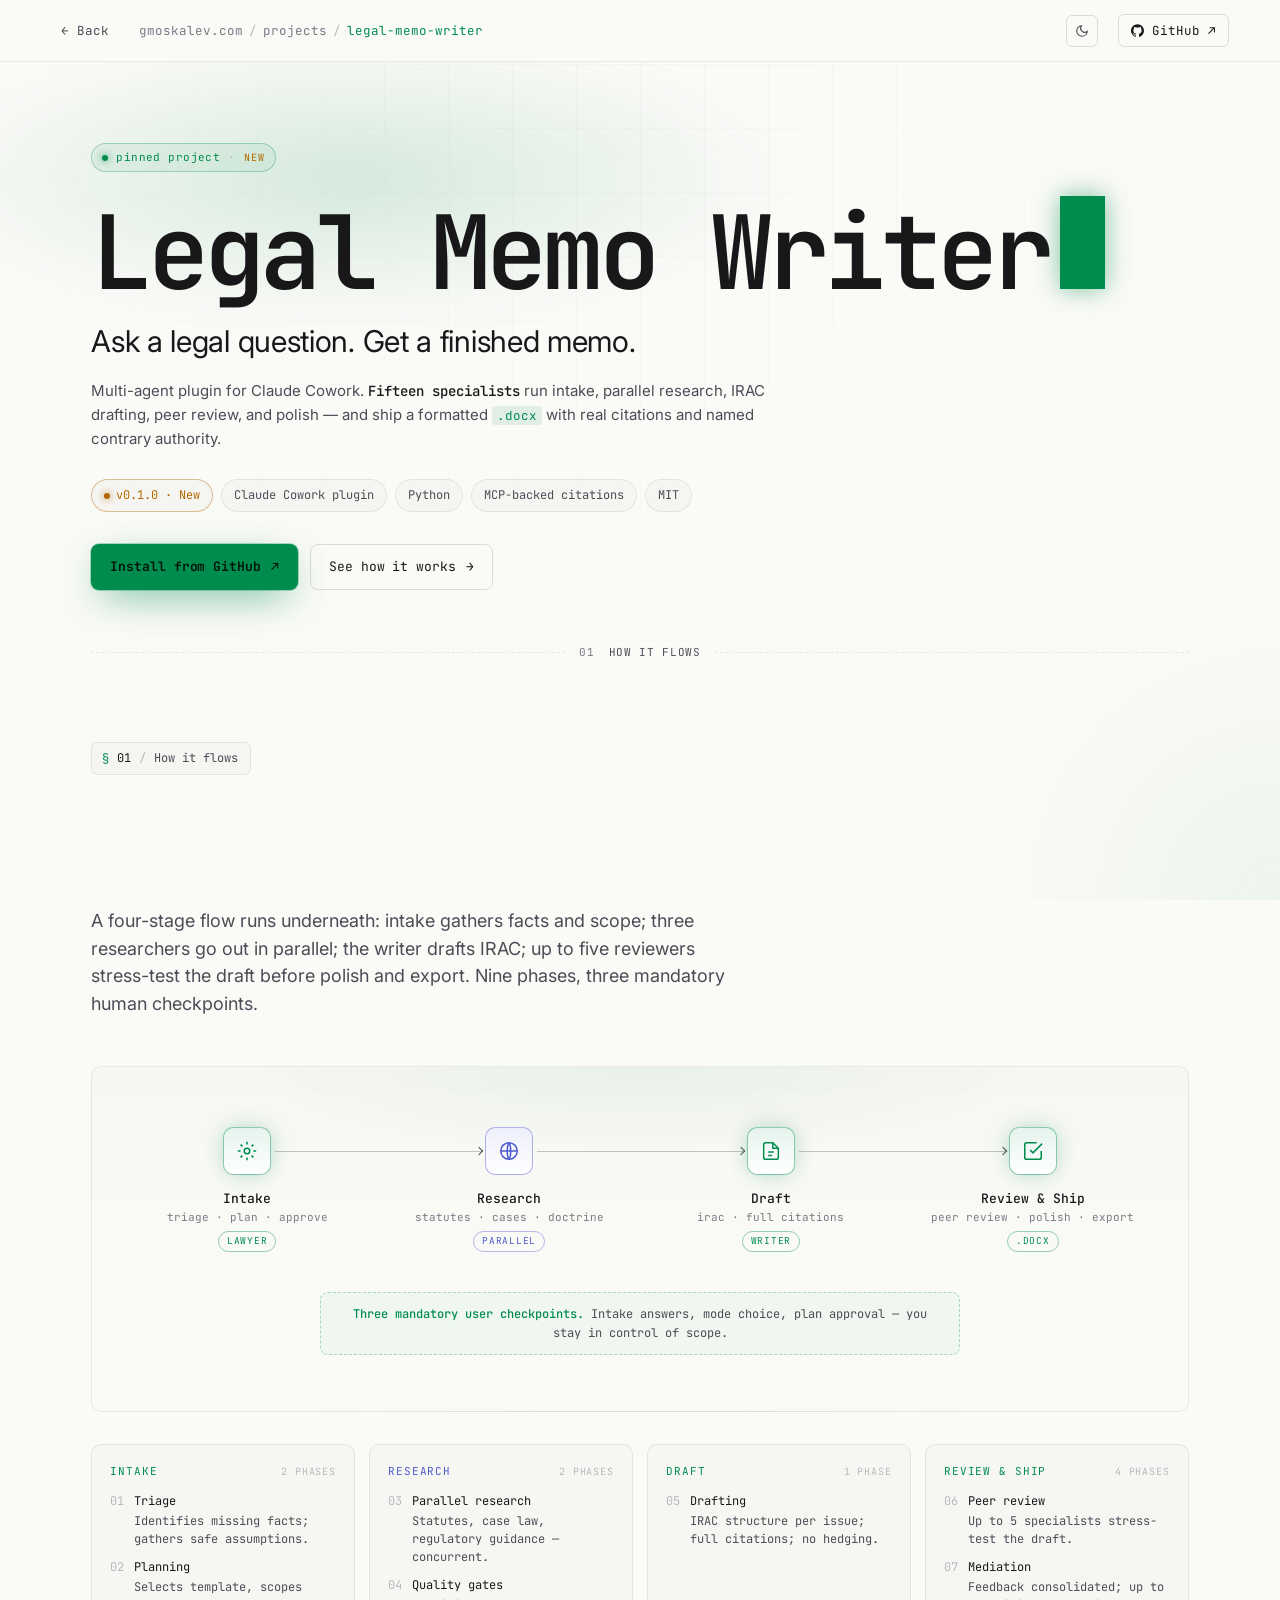
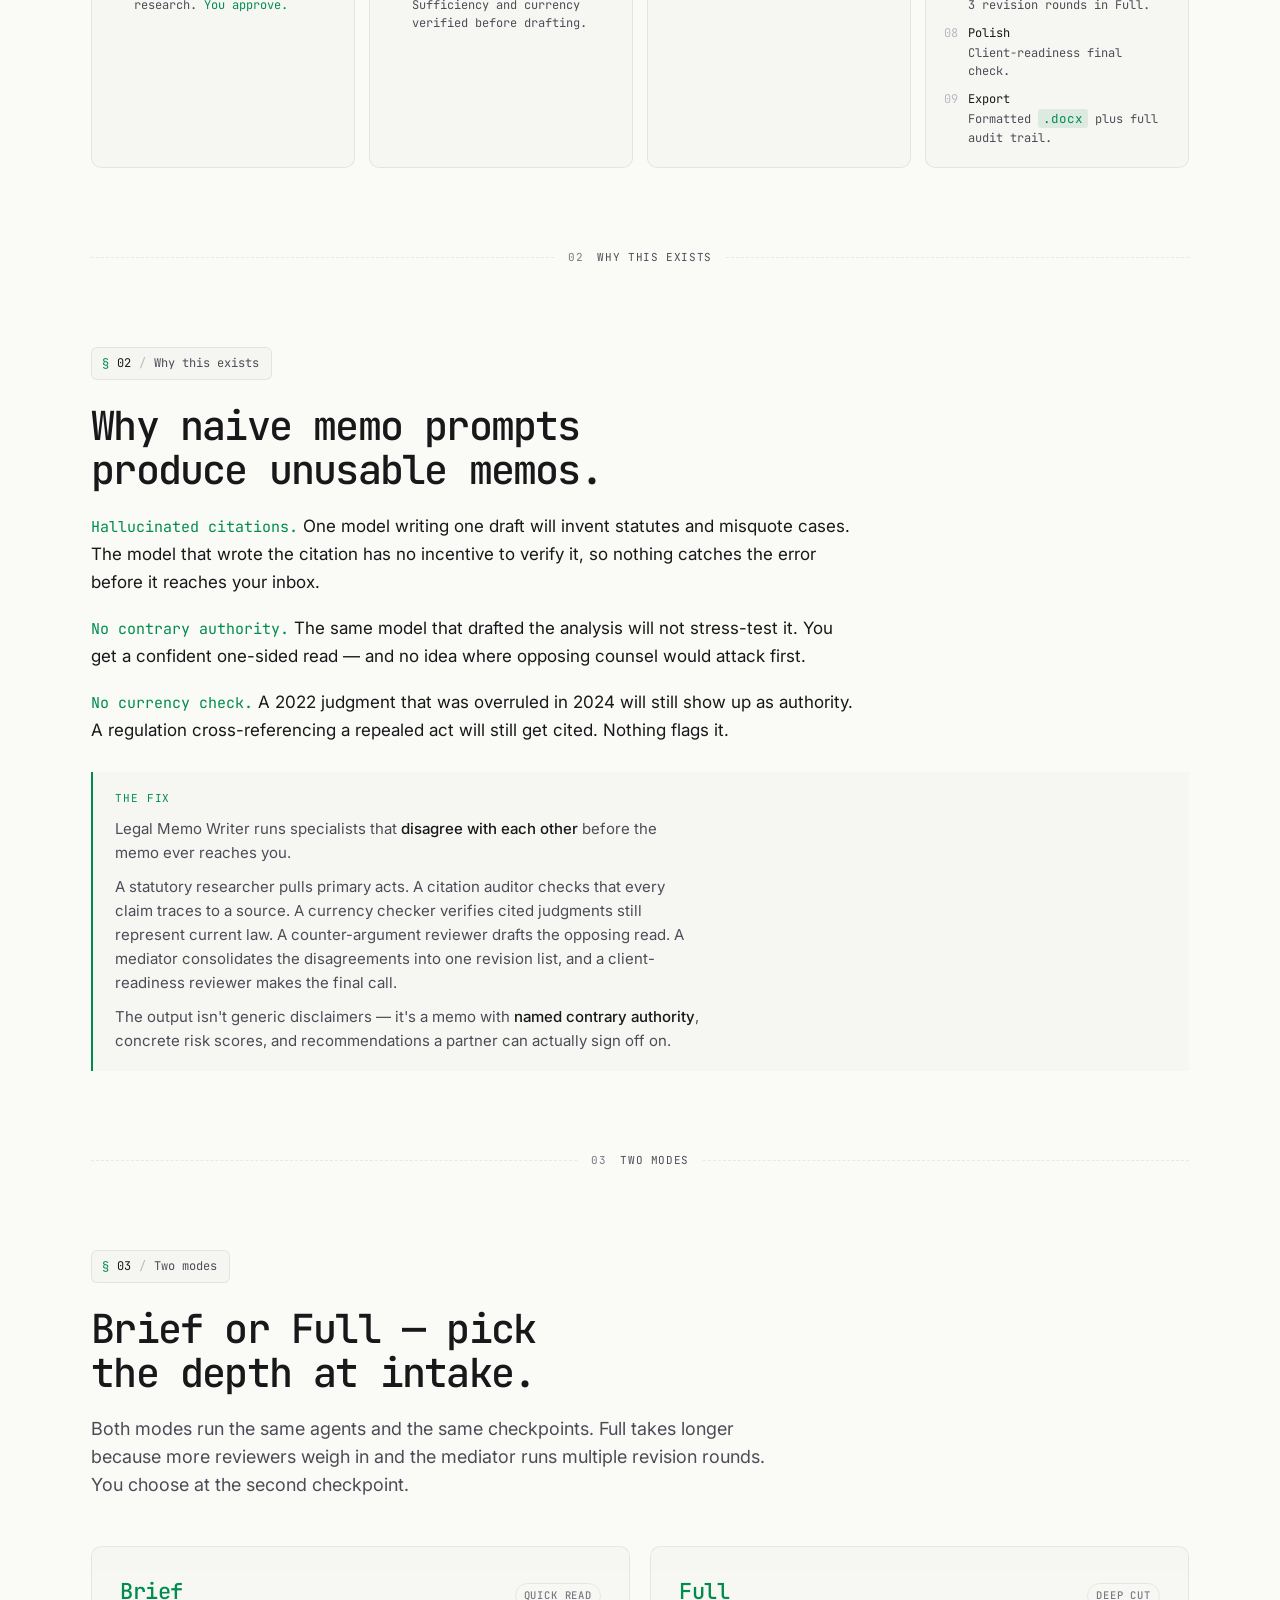
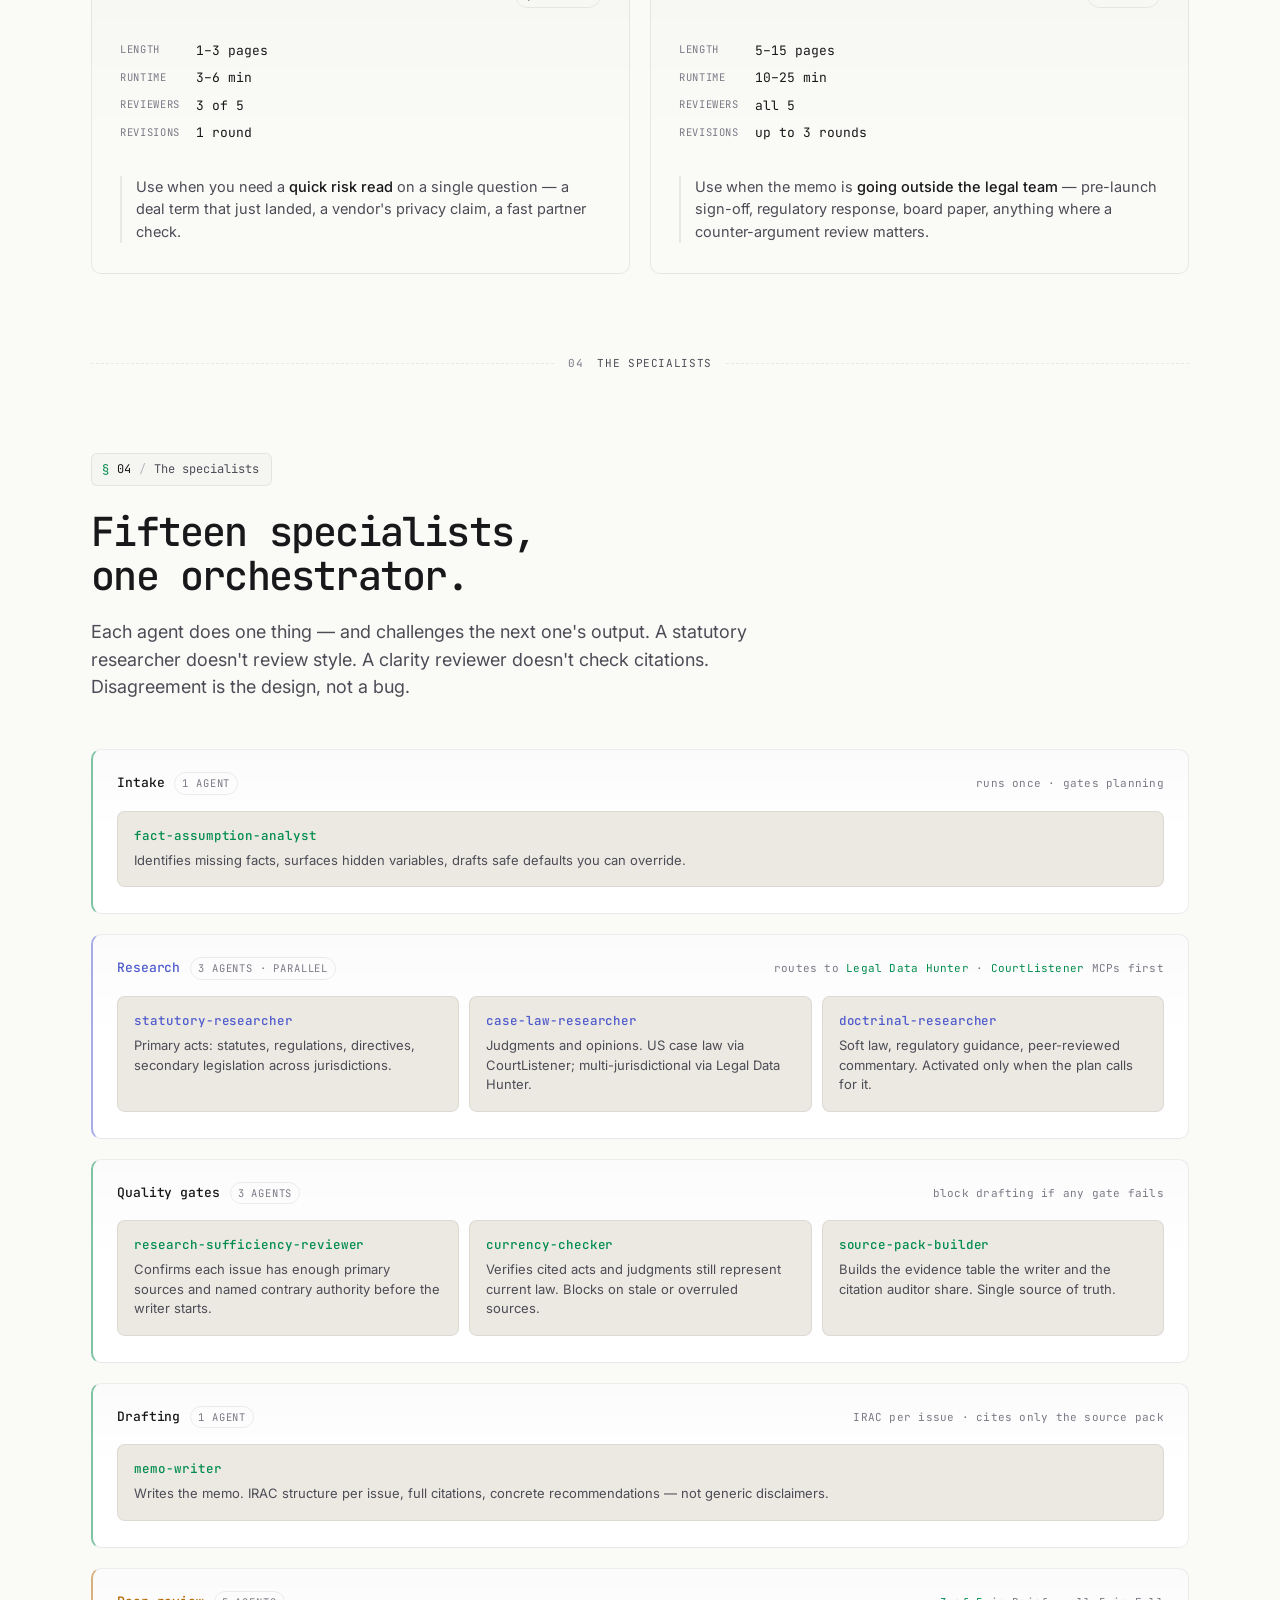
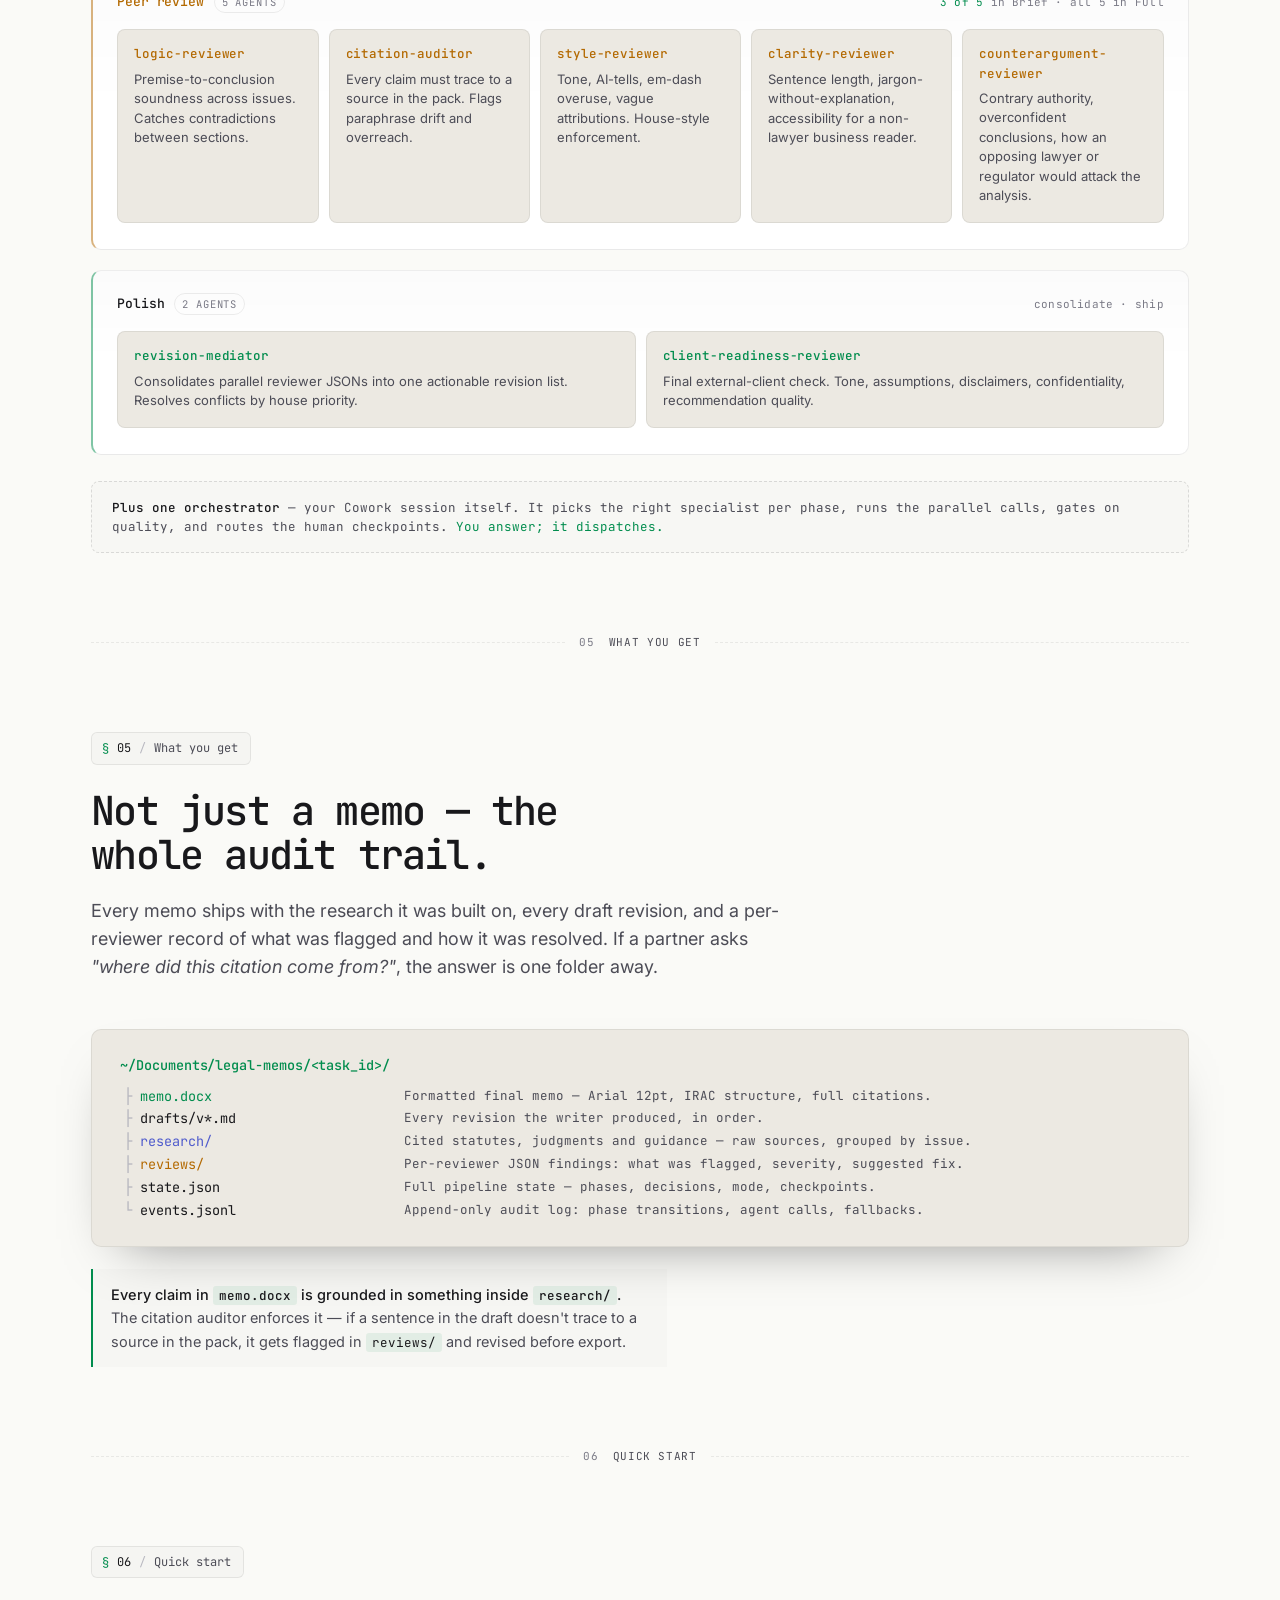
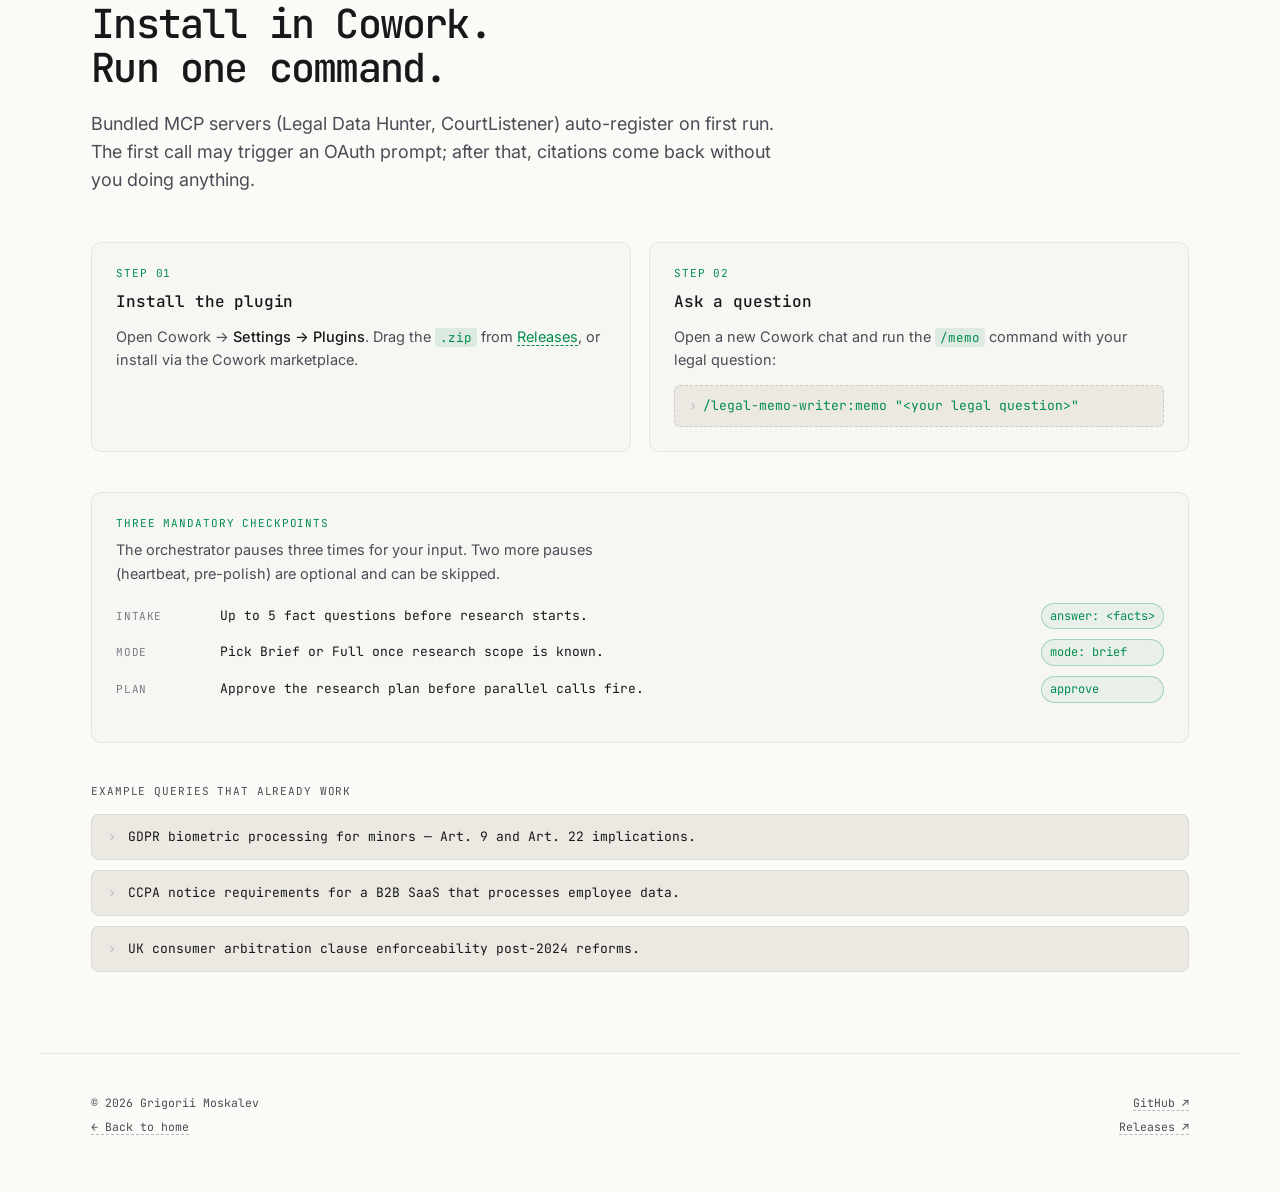
==== legal-memo-writer.html @ 9bcb3598 "Default to light theme; dark only when explicitly saved" ====
<!DOCTYPE html>
<html lang="en">
<head>
  <meta charset="UTF-8" />
  <meta name="viewport" content="width=device-width, initial-scale=1.0" />
  <title>Legal Memo Writer — Ask a legal question. Get a finished memo.</title>
  <meta name="description" content="Multi-agent plugin for Claude Cowork. Fifteen specialists run intake, parallel research, IRAC drafting, peer review, and polish — and ship a formatted .docx with real citations and named contrary authority." />

  <link rel="canonical" href="https://gmoskalev.com/legal-memo-writer" />

  <meta property="og:type" content="website" />
  <meta property="og:title" content="Legal Memo Writer — Ask a legal question. Get a finished memo." />
  <meta property="og:description" content="Multi-agent plugin for Claude Cowork. Fifteen specialists run intake, parallel research, IRAC drafting, peer review, and polish — and ship a formatted .docx with real citations and named contrary authority." />
  <meta property="og:url" content="https://gmoskalev.com/legal-memo-writer" />
  <meta property="og:site_name" content="gmoskalev.com" />

  <script type="application/ld+json">
  {
    "@context": "https://schema.org",
    "@graph": [
      {
        "@type": "SoftwareApplication",
        "@id": "https://gmoskalev.com/legal-memo-writer#software",
        "name": "Legal Memo Writer",
        "url": "https://gmoskalev.com/legal-memo-writer",
        "softwareVersion": "0.1.0",
        "applicationCategory": "DeveloperApplication",
        "operatingSystem": "Windows, macOS, Linux",
        "description": "Multi-agent legal-memo drafting plugin for Claude Cowork and Claude Code. Takes a free-form legal question, runs a 15-agent pipeline (intake → parallel research → IRAC drafting → peer review → polish), and ships a formatted .docx memo with real statute and case citations, named contrary authority, and concrete risk scores.",
        "codeRepository": "https://github.com/gregmos/legal-memo-writer",
        "license": "https://opensource.org/licenses/MIT",
        "programmingLanguage": ["Python"],
        "offers": { "@type": "Offer", "price": "0", "priceCurrency": "USD" },
        "author": { "@id": "https://gmoskalev.com/#person" },
        "creator": { "@id": "https://gmoskalev.com/#person" },
        "featureList": [
          "Multi-agent pipeline: 15 specialists plus orchestrator",
          "Parallel statutory, case-law and doctrinal research",
          "IRAC drafting with full citations and named contrary authority",
          "Peer review by logic, citations, style, clarity and counter-argument specialists",
          "Currency check on every cited statute and judgment",
          "Brief mode (1–3 pages, 3 reviewers) and Full mode (5–15 pages, 5 reviewers, up to 3 revision rounds)",
          "Three mandatory user checkpoints — intake, mode, plan approval",
          "Formatted .docx export plus full research and review audit trail"
        ]
      },
      {
        "@type": "Person",
        "@id": "https://gmoskalev.com/#person",
        "name": "Grigorii Moskalev",
        "url": "https://gmoskalev.com/",
        "jobTitle": "Legal Counsel",
        "worksFor": { "@type": "Organization", "name": "FaceApp" },
        "sameAs": [
          "https://www.linkedin.com/in/grigorii-moskalev",
          "https://github.com/gregmos",
          "https://t.me/gregms"
        ]
      },
      {
        "@type": "WebPage",
        "@id": "https://gmoskalev.com/legal-memo-writer#webpage",
        "url": "https://gmoskalev.com/legal-memo-writer",
        "name": "Legal Memo Writer — Ask a legal question. Get a finished memo.",
        "about": { "@id": "https://gmoskalev.com/legal-memo-writer#software" },
        "inLanguage": "en"
      }
    ]
  }
  </script>

  <link rel="icon" type="image/svg+xml" href="/favicon-legal-memo-writer.svg" />
  <link rel="alternate icon" href="/favicon.svg" />

  <link rel="preconnect" href="https://fonts.googleapis.com" />
  <link rel="preconnect" href="https://fonts.gstatic.com" crossorigin />
  <link href="https://fonts.googleapis.com/css2?family=Inter:wght@300;400;500;600;700&family=JetBrains+Mono:wght@400;500;600&display=swap" rel="stylesheet" />

  <!-- Restore theme preference before paint to avoid flash. Default = light. -->
  <script>
    (function () {
      try {
        if (localStorage.getItem('theme') !== 'dark') {
          document.documentElement.setAttribute('data-theme', 'light');
        }
      } catch (e) {
        document.documentElement.setAttribute('data-theme', 'light');
      }
    })();
  </script>

  <style>
    /* ════════════════════════════════════════════════════════════════
       VARIABLES
       ════════════════════════════════════════════════════════════════ */
    :root {
      --ink: 255 255 255;
      --bg: #0A0A0A;
      --bg-elev: #101114;
      --bg-elev-2: #15171B;
      --bg-deep: #07070A;
      --fg: #EDEDED;
      --fg-dim: #A0A0A6;
      --fg-dimmer: #6E6E76;
      --fg-faint: #3F3F46;
      --hair: rgb(var(--ink) / 0.07);
      --hair-2: rgb(var(--ink) / 0.12);
      --hair-strong: rgb(var(--ink) / 0.22);
      --accent: #00E27A;
      --remote: #9CA3FF;
      --warn: #FFB020;
      --nav-bg-scrolled: rgba(10, 10, 10, 0.72);
      --font-sans: "Inter", system-ui, sans-serif;
      --font-mono: "JetBrains Mono", ui-monospace, monospace;
      --max: 1200px;
      --gutter: clamp(20px, 4vw, 56px);
      --ease-expo: cubic-bezier(0.22, 0.61, 0.36, 1);
      --ease-out-cubic: cubic-bezier(0.33, 1, 0.68, 1);
      color-scheme: dark;
    }

    [data-theme="light"] {
      --ink: 0 0 0;
      --bg: #FAFAF7;
      --bg-elev: #FFFFFF;
      --bg-elev-2: #F4F1EB;
      --bg-deep: #ECE9E2;
      --fg: #18181B;
      --fg-dim: #4C4C56;
      --fg-dimmer: #7A7A86;
      --fg-faint: #B8B8C0;
      --accent: #008C4D;
      --remote: #4F5BCC;
      --warn: #B36900;
      --nav-bg-scrolled: rgba(250, 250, 247, 0.78);
      color-scheme: light;
    }

    /* ════════════════════════════════════════════════════════════════
       REDUCED MOTION
       ════════════════════════════════════════════════════════════════ */
    @media (prefers-reduced-motion: reduce) {
      *, *::before, *::after {
        animation-duration: 0.01ms !important;
        animation-iteration-count: 1 !important;
        transition-duration: 0.01ms !important;
      }
      [data-reveal] { opacity: 1 !important; transform: none !important; }
      .arrow__line { transform: scaleX(1) !important; }
      .arrow__head { opacity: 1 !important; }
    }

    /* ════════════════════════════════════════════════════════════════
       BASE
       ════════════════════════════════════════════════════════════════ */
    @view-transition { navigation: auto; }

    *, *::before, *::after { box-sizing: border-box; }
    html, body { margin: 0; padding: 0; }
    html { scroll-behavior: smooth; }
    body {
      background: var(--bg);
      color: var(--fg);
      font-family: var(--font-sans);
      font-size: 16px;
      line-height: 1.55;
      -webkit-font-smoothing: antialiased;
      overflow-x: hidden;
    }
    a { color: inherit; text-decoration: none; }
    button { font: inherit; background: none; border: 0; color: inherit; cursor: pointer; padding: 0; }
    h1, h2, h3, h4, p, ul, ol { margin: 0; padding: 0; }
    ul, ol { list-style: none; }
    ::selection { background: color-mix(in oklab, var(--accent) 35%, transparent); color: var(--fg); }
    :focus-visible { outline: 1.5px solid var(--accent); outline-offset: 3px; border-radius: 2px; }

    html { scrollbar-width: thin; scrollbar-color: var(--hair-2) transparent; }
    ::-webkit-scrollbar { width: 10px; height: 10px; }
    ::-webkit-scrollbar-track { background: transparent; }
    ::-webkit-scrollbar-thumb { background: var(--hair-2); border-radius: 2px; border: 3px solid var(--bg); }
    ::-webkit-scrollbar-thumb:hover { background: var(--fg-faint); }

    /* Background grid + ambient corner glow */
    body::before {
      content: "";
      position: fixed;
      inset: 0;
      pointer-events: none;
      background-image:
        linear-gradient(to right, rgb(var(--ink) / 0.025) 1px, transparent 1px),
        linear-gradient(to bottom, rgb(var(--ink) / 0.025) 1px, transparent 1px);
      background-size: 64px 64px;
      mask-image: radial-gradient(ellipse at 50% 0%, black 0%, transparent 80%);
      z-index: 0;
    }
    body::after {
      content: "";
      position: fixed;
      bottom: 0;
      right: 0;
      width: 600px;
      height: 600px;
      background: radial-gradient(400px at 100% 100%, color-mix(in oklab, var(--accent) 5%, transparent), transparent 70%);
      pointer-events: none;
      z-index: 0;
    }
    main { position: relative; z-index: 1; }

    /* ════════════════════════════════════════════════════════════════
       SUBNAV
       ════════════════════════════════════════════════════════════════ */
    .subnav {
      position: sticky;
      top: 0;
      z-index: 50;
      padding: 14px var(--gutter);
      background: var(--nav-bg-scrolled);
      backdrop-filter: saturate(140%) blur(14px);
      -webkit-backdrop-filter: saturate(140%) blur(14px);
      border-bottom: 1px solid var(--hair);
    }
    .subnav__inner {
      max-width: var(--max);
      margin: 0 auto;
      display: flex;
      align-items: center;
      gap: 20px;
      font-family: var(--font-mono);
      font-size: 12.5px;
    }
    .subnav__back {
      display: inline-flex;
      align-items: center;
      gap: 8px;
      color: var(--fg-dim);
      padding: 6px 10px;
      border-radius: 6px;
      transition: color 150ms ease, background 150ms ease;
    }
    .subnav__back:hover { color: var(--fg); background: rgb(var(--ink) / 0.04); }
    .subnav__crumb {
      color: var(--fg-dimmer);
      flex: 1;
      min-width: 0;
      overflow: hidden;
      text-overflow: ellipsis;
      white-space: nowrap;
    }
    .subnav__crumb .accent { color: var(--accent); }
    .subnav__crumb-sep { color: var(--fg-faint); padding: 0 6px; }
    .subnav__gh {
      display: inline-flex;
      align-items: center;
      gap: 8px;
      padding: 6px 12px;
      border: 1px solid var(--hair-2);
      border-radius: 6px;
      color: var(--fg);
      transition: border-color 150ms ease, color 150ms ease;
    }
    .subnav__gh:hover { border-color: var(--accent); color: var(--accent); }
    @media (max-width: 640px) { .subnav__crumb { display: none; } }

    /* Theme toggle */
    .theme-toggle {
      display: grid;
      place-items: center;
      width: 32px;
      height: 32px;
      border: 1px solid var(--hair-2);
      border-radius: 6px;
      color: var(--fg-dim);
      cursor: pointer;
      transition: border-color 150ms ease, color 150ms ease, background 150ms ease;
      flex: none;
    }
    .theme-toggle:hover, .theme-toggle:focus-visible { border-color: var(--accent); color: var(--accent); }
    .theme-toggle__icon { grid-area: 1 / 1; display: block; transition: opacity 200ms ease, transform 200ms ease; }
    .theme-toggle__icon--sun { opacity: 1; transform: rotate(0); }
    .theme-toggle__icon--moon { opacity: 0; transform: rotate(-90deg); }
    [data-theme="light"] .theme-toggle__icon--sun { opacity: 0; transform: rotate(90deg); }
    [data-theme="light"] .theme-toggle__icon--moon { opacity: 1; transform: rotate(0); }

    /* ════════════════════════════════════════════════════════════════
       SUBHERO
       ════════════════════════════════════════════════════════════════ */
    .subhero {
      max-width: var(--max);
      margin: 0 auto;
      padding: clamp(50px, 9vh, 100px) var(--gutter) clamp(40px, 6vh, 60px);
      position: relative;
    }
    .subhero__top {
      display: flex;
      align-items: center;
      gap: 16px;
      flex-wrap: wrap;
      margin-bottom: 24px;
    }
    .subhero__glow {
      position: absolute;
      inset: -10% -10% auto -10%;
      height: 100%;
      background: radial-gradient(ellipse 50% 40% at 30% 30%, color-mix(in oklab, var(--accent) 15%, transparent) 0%, transparent 60%);
      filter: blur(20px);
      z-index: -1;
      pointer-events: none;
    }
    .subhero__pin {
      display: inline-flex;
      align-items: center;
      gap: 8px;
      padding: 5px 10px;
      border: 1px solid color-mix(in oklab, var(--accent) 30%, transparent);
      border-radius: 100px;
      font-family: var(--font-mono);
      font-size: 11px;
      color: var(--accent);
      text-transform: lowercase;
      letter-spacing: 0.04em;
      background: color-mix(in oklab, var(--accent) 6%, transparent);
    }
    .subhero__pin-dot {
      width: 6px; height: 6px; border-radius: 50%;
      background: var(--accent);
      box-shadow: 0 0 8px var(--accent);
    }
    .subhero__pin-sep { color: var(--fg-faint); }
    .subhero__pin-new {
      color: var(--warn);
      text-transform: uppercase;
      letter-spacing: 0.1em;
      font-size: 10px;
    }
    .subhero__title {
      font-family: var(--font-mono);
      font-weight: 600;
      font-size: clamp(48px, 8vw, 108px);
      line-height: 0.94;
      letter-spacing: -0.045em;
      color: var(--fg);
      margin-bottom: 20px;
      display: inline-flex;
      align-items: baseline;
    }
    .caret {
      display: inline-block;
      width: 0.44em;
      height: 0.9em;
      background: var(--accent);
      margin-left: 0.1em;
      animation: blink 1.05s steps(2, end) infinite;
      box-shadow: 0 0 24px color-mix(in oklab, var(--accent) 50%, transparent);
    }
    @keyframes blink { 50% { opacity: 0; } }
    .subhero__tagline {
      font-size: clamp(20px, 2.4vw, 30px);
      line-height: 1.35;
      color: var(--fg);
      max-width: 720px;
      letter-spacing: -0.01em;
      margin-bottom: 18px;
      text-wrap: balance;
    }
    .subhero__friendly {
      font-size: 15px;
      color: var(--fg-dim);
      margin-bottom: 28px;
      max-width: 680px;
      text-wrap: pretty;
      line-height: 1.6;
    }
    .subhero__friendly strong {
      color: var(--fg);
      font-weight: 500;
      font-family: var(--font-mono);
      font-size: 14px;
    }
    .subhero__meta {
      display: flex;
      flex-wrap: wrap;
      gap: 8px;
      margin-bottom: 32px;
    }
    .pill {
      display: inline-flex;
      align-items: center;
      gap: 6px;
      padding: 6px 12px;
      border: 1px solid var(--hair);
      border-radius: 100px;
      font-family: var(--font-mono);
      font-size: 12px;
      color: var(--fg-dim);
      background: rgb(var(--ink) / 0.02);
    }
    .pill--new { color: var(--warn); border-color: color-mix(in oklab, var(--warn) 40%, transparent); }
    .pill--new .pill__dot {
      width: 6px; height: 6px; border-radius: 50%;
      background: var(--warn);
      box-shadow: 0 0 8px var(--warn);
    }
    .subhero__cta {
      display: flex;
      flex-wrap: wrap;
      gap: 12px;
    }
    .btn {
      display: inline-flex;
      align-items: center;
      gap: 10px;
      padding: 12px 18px;
      border-radius: 8px;
      font-family: var(--font-mono);
      font-size: 13px;
      letter-spacing: -0.005em;
      transition: transform 140ms ease, background 160ms ease, border-color 160ms ease, color 160ms ease;
      border: 1px solid transparent;
    }
    .btn:hover { transform: translateY(-1px); }
    .btn--primary {
      background: var(--accent);
      color: #00110A;
      font-weight: 600;
      box-shadow:
        0 0 0 1px color-mix(in oklab, var(--accent) 30%, transparent),
        0 12px 40px -12px color-mix(in oklab, var(--accent) 80%, transparent);
    }
    .btn--primary:hover { background: color-mix(in oklab, var(--accent) 85%, white); }
    .btn--ghost { border-color: var(--hair-2); color: var(--fg); }
    .btn--ghost:hover { border-color: var(--fg-dim); background: rgb(var(--ink) / 0.03); }

    /* ════════════════════════════════════════════════════════════════
       SECTION BASE + DIVIDERS
       ════════════════════════════════════════════════════════════════ */
    .section {
      max-width: var(--max);
      margin: 0 auto;
      padding: clamp(60px, 9vh, 100px) var(--gutter);
      position: relative;
    }
    .section-label {
      display: inline-flex;
      align-items: baseline;
      gap: 8px;
      font-family: var(--font-mono);
      font-size: 12px;
      color: var(--fg-dim);
      margin-bottom: 24px;
      padding: 6px 12px 6px 10px;
      border: 1px solid var(--hair);
      border-radius: 6px;
      background: rgb(var(--ink) / 0.02);
    }
    .section-label__sigil { color: var(--accent); }
    .section-label__num { color: var(--fg); }
    .section-label__slash { color: var(--fg-faint); }
    .section-label__title { color: var(--fg-dim); }
    .section__h {
      font-family: var(--font-mono);
      font-weight: 500;
      font-size: clamp(28px, 4vw, 40px);
      letter-spacing: -0.045em;
      line-height: 1.1;
      margin-bottom: 20px;
      text-wrap: balance;
      max-width: 28ch;
    }
    .section__lede {
      font-size: 18px;
      line-height: 1.55;
      color: var(--fg-dim);
      max-width: 64ch;
      margin-bottom: 48px;
      text-wrap: pretty;
    }
    .accent { color: var(--accent); }

    .divider {
      max-width: var(--max);
      margin: 0 auto;
      padding: 0 var(--gutter);
      display: flex;
      align-items: center;
      gap: 14px;
      color: var(--fg-faint);
      font-family: var(--font-mono);
      font-size: 11px;
      letter-spacing: 0.06em;
      text-transform: uppercase;
    }
    .divider::before, .divider::after {
      content: "";
      flex: 1;
      border-top: 1px dashed var(--hair);
    }
    .divider__num { color: var(--fg-dimmer); }
    .divider__txt { color: var(--fg-dim); }

    /* ════════════════════════════════════════════════════════════════
       PIPELINE (4-stage super-pipeline)
       ════════════════════════════════════════════════════════════════ */
    .pipeline {
      position: relative;
      padding: 40px 24px 56px;
      border: 1px solid var(--hair);
      border-radius: 10px;
      background:
        linear-gradient(180deg, rgb(var(--ink) / 0.015), transparent 60%),
        radial-gradient(ellipse 60% 40% at 50% 0%, color-mix(in oklab, var(--accent) 5%, transparent), transparent 60%);
      overflow: hidden;
    }
    .pipeline__stages {
      display: grid;
      grid-template-columns: repeat(4, minmax(0, 1fr));
      gap: 0;
      align-items: stretch;
      position: relative;
    }
    .stage {
      display: flex;
      flex-direction: column;
      gap: 10px;
      padding: 20px 14px;
      text-align: center;
      position: relative;
      z-index: 1;
    }
    .stage__icon {
      width: 48px;
      height: 48px;
      margin: 0 auto 4px;
      border-radius: 10px;
      display: grid;
      place-items: center;
      border: 1px solid var(--hair-2);
      background: var(--bg-elev);
      color: var(--fg-dim);
    }
    .stage--local .stage__icon {
      border-color: color-mix(in oklab, var(--accent) 45%, transparent);
      color: var(--accent);
      background:
        linear-gradient(180deg, color-mix(in oklab, var(--accent) 10%, transparent), transparent),
        var(--bg-elev);
      box-shadow: 0 0 24px -4px color-mix(in oklab, var(--accent) 40%, transparent);
    }
    .stage--remote .stage__icon {
      border-color: color-mix(in oklab, var(--remote) 45%, transparent);
      color: var(--remote);
      background:
        linear-gradient(180deg, color-mix(in oklab, var(--remote) 10%, transparent), transparent),
        var(--bg-elev);
    }
    .stage__label {
      font-family: var(--font-mono);
      font-size: 13px;
      color: var(--fg);
      font-weight: 500;
    }
    .stage__sub {
      font-family: var(--font-mono);
      font-size: 11px;
      color: var(--fg-dimmer);
      text-transform: lowercase;
    }
    .stage__tag {
      display: inline-block;
      margin: 4px auto 0;
      padding: 2px 8px;
      border-radius: 100px;
      font-family: var(--font-mono);
      font-size: 9.5px;
      text-transform: uppercase;
      letter-spacing: 0.08em;
      border: 1px solid var(--hair);
    }
    .stage--local .stage__tag { color: var(--accent); border-color: color-mix(in oklab, var(--accent) 40%, transparent); }
    .stage--remote .stage__tag { color: var(--remote); border-color: color-mix(in oklab, var(--remote) 40%, transparent); }

    /* Animated arrows for 4-stage layout (3 arrows between 4 stages).
       Columns: 12.5/37.5/62.5/87.5%. Icons are 48px → 24px from center
       to edge, +4px breathing room = 28px offset. */
    .pipeline__arrows {
      position: absolute;
      top: 60px;
      left: 24px;
      right: 24px;
      height: 48px;
      pointer-events: none;
      z-index: 0;
    }
    .pipeline__arrows-inner {
      position: relative;
      width: 100%;
      height: 100%;
    }
    .arrow {
      position: absolute;
      top: 50%;
      transform: translateY(-50%);
      height: 6px;
    }
    .arrow--1 { left: calc(12.5% + 28px); right: calc(62.5% + 28px); }
    .arrow--2 { left: calc(37.5% + 28px); right: calc(37.5% + 28px); }
    .arrow--3 { left: calc(62.5% + 28px); right: calc(12.5% + 28px); }
    .arrow__line {
      position: absolute;
      top: 50%;
      left: 0;
      right: 0;
      height: 1px;
      background: var(--hair-strong);
      transform: scaleX(0);
      transform-origin: 0 50%;
      transition: transform 600ms var(--ease-out-cubic);
    }
    .arrow__head {
      position: absolute;
      right: -1px;
      top: 50%;
      width: 6px;
      height: 6px;
      border-top: 1px solid var(--fg-dim);
      border-right: 1px solid var(--fg-dim);
      transform: translateY(-50%) rotate(45deg);
      opacity: 0;
      transition: opacity 200ms ease;
    }
    .arrow__packet {
      position: absolute;
      top: 50%;
      width: 6px;
      height: 6px;
      margin-top: -3px;
      border-radius: 50%;
      background: var(--accent);
      box-shadow: 0 0 10px var(--accent);
      opacity: 0;
      pointer-events: none;
      left: 0;
    }
    @keyframes packet-travel {
      0% { left: 0; opacity: 0; transform: scale(0.5); }
      8% { opacity: 1; transform: scale(1); }
      92% { opacity: 1; transform: scale(1); }
      100% { left: calc(100% - 6px); opacity: 0; transform: scale(0.5); }
    }
    .pipeline.reveal--in .arrow__line { transform: scaleX(1); }
    .pipeline.reveal--in .arrow__head { opacity: 1; }
    .pipeline.reveal--in .arrow:nth-child(1) .arrow__line { transition-delay: 0ms; }
    .pipeline.reveal--in .arrow:nth-child(1) .arrow__head { transition-delay: 600ms; }
    .pipeline.reveal--in .arrow:nth-child(2) .arrow__line { transition-delay: 140ms; }
    .pipeline.reveal--in .arrow:nth-child(2) .arrow__head { transition-delay: 740ms; }
    .pipeline.reveal--in .arrow:nth-child(3) .arrow__line { transition-delay: 280ms; }
    .pipeline.reveal--in .arrow:nth-child(3) .arrow__head { transition-delay: 880ms; }
    .pipeline.reveal--in .arrow__packet {
      animation: packet-travel 1.4s var(--ease-out-cubic) 1 forwards;
    }
    .pipeline.reveal--in .arrow:nth-child(1) .arrow__packet { animation-delay: 1100ms; }
    .pipeline.reveal--in .arrow:nth-child(2) .arrow__packet { animation-delay: 1350ms; }
    .pipeline.reveal--in .arrow:nth-child(3) .arrow__packet { animation-delay: 1600ms; }

    .pipeline__bracket {
      margin-top: 20px;
      display: flex;
      justify-content: center;
    }
    .pipeline__bracket-inner {
      position: relative;
      padding: 12px 20px;
      font-family: var(--font-mono);
      font-size: 12px;
      color: var(--fg-dim);
      border: 1px dashed color-mix(in oklab, var(--accent) 30%, transparent);
      border-radius: 8px;
      background: color-mix(in oklab, var(--accent) 4%, transparent);
      max-width: 640px;
      text-align: center;
    }
    .pipeline__bracket-inner b { color: var(--accent); font-weight: 500; }

    @media (max-width: 760px) {
      .pipeline__stages { grid-template-columns: 1fr; gap: 8px; }
      .pipeline__arrows { display: none; }
      .stage { padding: 14px 12px; flex-direction: row; align-items: center; text-align: left; gap: 14px; }
      .stage__icon { margin: 0; flex: none; }
      .stage__meta { flex: 1; text-align: left; }
      .stage__label, .stage__sub { text-align: left; }
      .stage__tag { margin: 4px 0 0; }
    }

    /* ════════════════════════════════════════════════════════════════
       PHASE LIST (the 9-phase breakdown beneath the pipeline)
       ════════════════════════════════════════════════════════════════ */
    .phases {
      margin-top: 32px;
      display: grid;
      grid-template-columns: repeat(4, minmax(0, 1fr));
      gap: 14px;
    }
    @media (max-width: 980px) { .phases { grid-template-columns: repeat(2, minmax(0, 1fr)); } }
    @media (max-width: 560px) { .phases { grid-template-columns: 1fr; } }
    .phases__col {
      padding: 18px 18px 20px;
      border: 1px solid var(--hair);
      border-radius: 10px;
      background: rgb(var(--ink) / 0.015);
    }
    .phases__head {
      font-family: var(--font-mono);
      font-size: 11px;
      color: var(--accent);
      text-transform: uppercase;
      letter-spacing: 0.08em;
      margin-bottom: 12px;
      display: flex;
      justify-content: space-between;
      align-items: baseline;
    }
    .phases__count {
      color: var(--fg-faint);
      font-size: 10px;
    }
    .phases__list { display: flex; flex-direction: column; gap: 10px; }
    .phases__item {
      font-family: var(--font-mono);
      font-size: 12px;
      line-height: 1.5;
      color: var(--fg-dim);
      display: grid;
      grid-template-columns: auto 1fr;
      gap: 10px;
    }
    .phases__num {
      color: var(--fg-faint);
      font-variant-numeric: tabular-nums;
    }
    .phases__name { color: var(--fg); }
    .phases__desc { color: var(--fg-dim); display: block; margin-top: 2px; }

    /* ════════════════════════════════════════════════════════════════
       PROSE
       ════════════════════════════════════════════════════════════════ */
    .prose p {
      font-size: 17px;
      line-height: 1.65;
      color: var(--fg);
      margin-bottom: 18px;
      max-width: 70ch;
    }
    .prose p:last-child { margin-bottom: 0; }
    .prose p em {
      color: var(--accent);
      font-style: normal;
      font-family: var(--font-mono);
      font-size: 15px;
    }
    .prose code {
      font-family: var(--font-mono);
      font-size: 14.5px;
      color: var(--fg);
      padding: 1px 6px;
      border-radius: 3px;
      background: color-mix(in oklab, var(--accent) 8%, transparent);
    }

    /* Inline code in cards / hero / phases / checkpoints / install steps —
       unified accent-on-tint chip. Smaller than prose code; sits inline. */
    .code-chip,
    .subhero__friendly code,
    .install-step__body code,
    .phases__desc code,
    .checkpoints__lede code {
      font-family: var(--font-mono);
      font-size: 12.5px;
      color: var(--accent);
      padding: 1px 5px;
      border-radius: 3px;
      background: color-mix(in oklab, var(--accent) 10%, transparent);
    }
    .project__desc code,
    .agent__role code {
      font-family: var(--font-mono);
      font-size: 0.9em;
      color: var(--accent);
      padding: 0 4px;
      border-radius: 3px;
      background: color-mix(in oklab, var(--accent) 8%, transparent);
    }
    .prose__rewrite {
      margin-top: 28px;
      padding: 18px 22px;
      border-left: 2px solid var(--accent);
      background: rgb(var(--ink) / 0.015);
    }
    .prose__rewrite-label {
      font-family: var(--font-mono);
      font-size: 11px;
      color: var(--accent);
      text-transform: uppercase;
      letter-spacing: 0.08em;
      margin-bottom: 10px;
    }
    .prose__rewrite p {
      font-size: 15px;
      line-height: 1.6;
      color: var(--fg-dim);
      margin-bottom: 0;
      max-width: 65ch;
    }
    .prose__rewrite p + p { margin-top: 10px; }
    .prose__rewrite p strong { color: var(--fg); font-weight: 500; }

    /* ════════════════════════════════════════════════════════════════
       DECISION CARDS (Brief vs Full)
       ════════════════════════════════════════════════════════════════ */
    .decision {
      display: grid;
      grid-template-columns: repeat(2, minmax(0, 1fr));
      gap: 20px;
    }
    @media (max-width: 760px) { .decision { grid-template-columns: 1fr; } }
    .decision__card {
      padding: 28px 28px 30px;
      border: 1px solid var(--hair);
      border-radius: 10px;
      background: linear-gradient(180deg, rgb(var(--ink) / 0.015), transparent 60%);
      transition: border-color 220ms ease, background 220ms ease;
      position: relative;
      overflow: hidden;
      display: flex;
      flex-direction: column;
      gap: 18px;
    }
    .decision__card::after {
      content: "";
      position: absolute;
      left: 0; top: 0;
      width: 0; height: 1px;
      background: var(--accent);
      opacity: 0;
      transition: width 280ms var(--ease-out-cubic), opacity 220ms;
    }
    .decision__card:hover { border-color: var(--hair-2); background: linear-gradient(180deg, rgb(var(--ink) / 0.025), transparent 60%); }
    .decision__card:hover::after { width: 100%; opacity: 0.4; }
    .decision__head {
      font-family: var(--font-mono);
      font-size: 22px;
      color: var(--accent);
      letter-spacing: -0.02em;
      font-weight: 500;
      display: flex;
      justify-content: space-between;
      align-items: baseline;
      gap: 10px;
    }
    .decision__head-tag {
      font-size: 10.5px;
      letter-spacing: 0.08em;
      text-transform: uppercase;
      color: var(--fg-dimmer);
      border: 1px solid var(--hair);
      padding: 3px 8px;
      border-radius: 100px;
    }
    .decision__specs {
      display: grid;
      grid-template-columns: auto 1fr;
      gap: 8px 16px;
      font-family: var(--font-mono);
      font-size: 13px;
      line-height: 1.5;
    }
    .decision__specs dt {
      color: var(--fg-dimmer);
      text-transform: uppercase;
      letter-spacing: 0.06em;
      font-size: 10.5px;
      align-self: center;
    }
    .decision__specs dd {
      color: var(--fg);
      margin: 0;
    }
    .decision__when {
      font-size: 14.5px;
      line-height: 1.55;
      color: var(--fg-dim);
      padding-left: 14px;
      border-left: 2px solid var(--hair);
      margin-top: 2px;
    }
    .decision__when strong { color: var(--fg); font-weight: 500; }

    /* ════════════════════════════════════════════════════════════════
       AGENT CONSTELLATION
       ════════════════════════════════════════════════════════════════ */
    .agents {
      display: flex;
      flex-direction: column;
      gap: 20px;
    }
    .agents__group {
      padding: 22px 24px 26px;
      border: 1px solid var(--hair);
      border-radius: 10px;
      background:
        linear-gradient(180deg, rgb(var(--ink) / 0.015), transparent 50%),
        var(--bg-elev);
      position: relative;
    }
    .agents__group--research { border-left: 2px solid color-mix(in oklab, var(--remote) 50%, transparent); }
    .agents__group--review { border-left: 2px solid color-mix(in oklab, var(--warn) 50%, transparent); }
    .agents__group--polish,
    .agents__group--intake,
    .agents__group--draft,
    .agents__group--quality { border-left: 2px solid color-mix(in oklab, var(--accent) 50%, transparent); }
    .agents__head {
      display: flex;
      align-items: baseline;
      justify-content: space-between;
      gap: 16px;
      margin-bottom: 16px;
      flex-wrap: wrap;
    }
    .agents__head-left {
      display: flex;
      align-items: baseline;
      gap: 10px;
      font-family: var(--font-mono);
    }
    .agents__phase {
      font-size: 13px;
      color: var(--fg);
      font-weight: 500;
      letter-spacing: -0.01em;
    }
    .agents__group--research .agents__phase { color: var(--remote); }
    .agents__group--review .agents__phase { color: var(--warn); }
    .agents__count {
      font-size: 10.5px;
      color: var(--fg-dimmer);
      text-transform: uppercase;
      letter-spacing: 0.08em;
      padding: 2px 7px;
      border: 1px solid var(--hair);
      border-radius: 100px;
    }
    .agents__hint {
      font-family: var(--font-mono);
      font-size: 11px;
      color: var(--fg-dimmer);
      letter-spacing: 0.02em;
    }
    .agents__hint .accent { color: var(--accent); }
    .agents__grid {
      display: grid;
      grid-template-columns: repeat(auto-fit, minmax(200px, 1fr));
      gap: 10px;
    }
    .agent {
      padding: 14px 16px 16px;
      border: 1px solid var(--hair);
      border-radius: 8px;
      background: var(--bg-deep);
      transition: border-color 200ms ease, background 200ms ease, transform 200ms ease;
      display: flex;
      flex-direction: column;
      gap: 6px;
    }
    .agent:hover {
      border-color: var(--hair-2);
      background: var(--bg-elev-2);
      transform: translateY(-1px);
    }
    .agent__slug {
      font-family: var(--font-mono);
      font-size: 12.5px;
      color: var(--accent);
      font-weight: 500;
      letter-spacing: -0.005em;
      word-break: break-word;
    }
    .agents__group--research .agent__slug { color: var(--remote); }
    .agents__group--review .agent__slug { color: var(--warn); }
    .agent__role {
      font-size: 13px;
      line-height: 1.5;
      color: var(--fg-dim);
    }
    .agents__orchestrator {
      margin-top: 6px;
      padding: 16px 20px;
      border: 1px dashed var(--hair-2);
      border-radius: 8px;
      background: rgb(var(--ink) / 0.01);
      font-family: var(--font-mono);
      font-size: 12.5px;
      color: var(--fg-dim);
      line-height: 1.55;
    }
    .agents__orchestrator strong { color: var(--fg); font-weight: 500; }
    .agents__orchestrator .accent { color: var(--accent); }

    /* ════════════════════════════════════════════════════════════════
       OUTPUT BUNDLE
       ════════════════════════════════════════════════════════════════ */
    .bundle {
      padding: 24px 28px;
      border: 1px solid var(--hair);
      border-radius: 10px;
      background: var(--bg-deep);
      box-shadow: 0 24px 56px -32px rgba(0, 0, 0, 0.5);
      overflow-x: auto;
    }
    .bundle__inner {
      font-family: var(--font-mono);
      font-size: 13.5px;
      line-height: 1.7;
      min-width: 0;
    }
    .bundle__root {
      color: var(--accent);
      font-weight: 500;
      margin-bottom: 8px;
      display: block;
      letter-spacing: -0.005em;
    }
    .bundle__row {
      display: grid;
      grid-template-columns: minmax(180px, 240px) 1fr;
      gap: 24px;
      padding-left: 20px;
      position: relative;
      color: var(--fg);
    }
    .bundle__row::before {
      content: "├";
      position: absolute;
      left: 4px;
      color: var(--fg-faint);
    }
    .bundle__row:last-child::before { content: "└"; }
    .bundle__name { color: var(--fg); white-space: nowrap; overflow: hidden; text-overflow: ellipsis; }
    .bundle__name--accent { color: var(--accent); }
    .bundle__name--remote { color: var(--remote); }
    .bundle__name--warn { color: var(--warn); }
    .bundle__desc { color: var(--fg-dim); font-size: 12.5px; }

    @media (max-width: 640px) {
      .bundle { padding: 18px; }
      .bundle__inner { font-size: 12.5px; }
      .bundle__row { grid-template-columns: 1fr; gap: 2px; padding-bottom: 6px; }
      .bundle__desc { padding-left: 0; font-size: 11.5px; }
    }

    .bundle__note {
      margin-top: 22px;
      padding: 14px 18px;
      border-left: 2px solid var(--accent);
      background: rgb(var(--ink) / 0.015);
      font-size: 14.5px;
      line-height: 1.6;
      color: var(--fg-dim);
      max-width: 64ch;
    }
    .bundle__note code {
      font-family: var(--font-mono);
      color: var(--fg);
      padding: 1px 6px;
      border-radius: 3px;
      background: color-mix(in oklab, var(--accent) 8%, transparent);
      font-size: 12.5px;
    }
    .bundle__note strong { color: var(--fg); font-weight: 500; }

    /* ════════════════════════════════════════════════════════════════
       QUICK START — INSTALL STEPS + CHECKPOINTS + EXAMPLES
       ════════════════════════════════════════════════════════════════ */
    .install-steps {
      display: grid;
      grid-template-columns: repeat(2, minmax(0, 1fr));
      gap: 18px;
      margin-bottom: 40px;
    }
    @media (max-width: 760px) { .install-steps { grid-template-columns: 1fr; } }
    .install-step {
      padding: 22px 24px 24px;
      border: 1px solid var(--hair);
      border-radius: 10px;
      background: rgb(var(--ink) / 0.015);
    }
    .install-step__num {
      font-family: var(--font-mono);
      font-size: 11px;
      color: var(--accent);
      text-transform: uppercase;
      letter-spacing: 0.08em;
      margin-bottom: 8px;
    }
    .install-step__title {
      font-family: var(--font-mono);
      font-size: 16px;
      color: var(--fg);
      font-weight: 500;
      letter-spacing: -0.01em;
      margin-bottom: 10px;
    }
    .install-step__body {
      font-size: 14.5px;
      line-height: 1.6;
      color: var(--fg-dim);
      margin-bottom: 14px;
    }
    .install-step__body strong { color: var(--fg); font-weight: 500; }
    .install-step__cmd {
      display: block;
      font-family: var(--font-mono);
      font-size: 13px;
      color: var(--accent);
      padding: 10px 14px;
      border: 1px dashed var(--hair-2);
      border-radius: 6px;
      background: var(--bg-deep);
      word-break: break-word;
    }
    .install-step__cmd-prompt { color: var(--fg-faint); margin-right: 6px; }
    .install-step a { color: var(--accent); border-bottom: 1px dashed currentColor; }
    .install-step a:hover { color: color-mix(in oklab, var(--accent) 70%, white); }

    .checkpoints {
      padding: 22px 24px 26px;
      border: 1px solid var(--hair);
      border-radius: 10px;
      background: rgb(var(--ink) / 0.015);
      margin-bottom: 40px;
    }
    .checkpoints__head {
      font-family: var(--font-mono);
      font-size: 11px;
      color: var(--accent);
      text-transform: uppercase;
      letter-spacing: 0.08em;
      margin-bottom: 6px;
    }
    .checkpoints__lede {
      font-size: 14.5px;
      line-height: 1.6;
      color: var(--fg-dim);
      margin-bottom: 18px;
      max-width: 60ch;
    }
    .checkpoints__list {
      display: grid;
      grid-template-columns: auto 1fr auto;
      gap: 10px 18px;
      align-items: baseline;
      font-family: var(--font-mono);
      font-size: 13px;
    }
    .checkpoints__list dt {
      color: var(--fg-dimmer);
      font-size: 11px;
      text-transform: uppercase;
      letter-spacing: 0.06em;
    }
    .checkpoints__phase {
      color: var(--fg);
      font-size: 13px;
    }
    .checkpoints__reply {
      color: var(--accent);
      font-size: 12px;
      padding: 3px 8px;
      border: 1px solid color-mix(in oklab, var(--accent) 30%, transparent);
      border-radius: 100px;
      background: color-mix(in oklab, var(--accent) 6%, transparent);
      white-space: nowrap;
    }
    @media (max-width: 640px) {
      .checkpoints__list { grid-template-columns: 1fr; gap: 4px 0; }
      .checkpoints__list > * { padding-left: 0; }
      .checkpoints__reply { justify-self: start; margin-bottom: 8px; }
    }

    .examples__lede {
      font-family: var(--font-mono);
      font-size: 11px;
      color: var(--fg-dim);
      text-transform: uppercase;
      letter-spacing: 0.08em;
      margin-bottom: 14px;
    }
    .examples__list {
      display: flex;
      flex-direction: column;
      gap: 10px;
    }
    .examples__item {
      padding: 12px 16px;
      border: 1px solid var(--hair);
      border-radius: 8px;
      background: var(--bg-deep);
      font-family: var(--font-mono);
      font-size: 13px;
      line-height: 1.55;
      color: var(--fg);
      display: flex;
      align-items: baseline;
      gap: 12px;
    }
    .examples__item::before {
      content: "›";
      color: var(--fg-faint);
      flex: none;
    }

    /* ════════════════════════════════════════════════════════════════
       REVEAL ANIMATIONS
       ════════════════════════════════════════════════════════════════ */
    [data-reveal="fade"] {
      opacity: 0;
      transform: translateY(14px);
      transition: opacity 520ms var(--ease-expo), transform 520ms var(--ease-expo);
    }
    [data-reveal="fade"].reveal--in {
      opacity: 1;
      transform: none;
    }
    [data-reveal="stagger"] > * {
      opacity: 0;
      transform: translateY(8px);
      transition: opacity 420ms var(--ease-expo), transform 420ms var(--ease-expo);
      transition-delay: calc(var(--i, 0) * 70ms);
    }
    [data-reveal="stagger"].reveal--in > * {
      opacity: 1;
      transform: none;
    }
    [data-reveal="settle"] {
      opacity: 0;
      transform: translateY(6px);
      transition: opacity 360ms ease-out, transform 420ms var(--ease-out-cubic);
    }
    [data-reveal="settle"].reveal--in {
      opacity: 1;
      transform: none;
    }
    [data-reveal="pipeline"] {
      opacity: 0;
      transition: opacity 400ms ease;
    }
    [data-reveal="pipeline"].reveal--in { opacity: 1; }

    /* ════════════════════════════════════════════════════════════════
       FOOTER
       ════════════════════════════════════════════════════════════════ */
    .footer {
      max-width: var(--max);
      margin: 0 auto;
      padding: 40px var(--gutter) 56px;
      border-top: 1px solid var(--hair);
      display: flex;
      justify-content: space-between;
      gap: 24px;
      flex-wrap: wrap;
      font-family: var(--font-mono);
      font-size: 11.5px;
      color: var(--fg-dimmer);
    }
    .footer__col { display: flex; flex-direction: column; gap: 6px; }
    .footer__col--right { text-align: right; align-items: flex-end; }
    .footer__copy { color: var(--fg-dim); }
    .footer a { color: var(--fg-dim); border-bottom: 1px dashed var(--fg-faint); }
    .footer a:hover { color: var(--accent); border-color: var(--accent); }
    @media (max-width: 560px) {
      .footer { flex-direction: column; }
      .footer__col--right { text-align: left; align-items: flex-start; }
    }
  </style>
</head>
<body>
  <!-- ═════════════════════════════════ SUBNAV ═════════════════════════════════ -->
  <nav class="subnav">
    <div class="subnav__inner">
      <a href="/" class="subnav__back">
        <span aria-hidden="true">←</span>
        <span>Back</span>
      </a>
      <div class="subnav__crumb">
        gmoskalev.com<span class="subnav__crumb-sep">/</span>projects<span class="subnav__crumb-sep">/</span><span class="accent">legal-memo-writer</span>
      </div>
      <button class="theme-toggle" type="button" id="themeToggle" aria-label="Switch theme" title="Switch theme">
        <svg class="theme-toggle__icon theme-toggle__icon--sun" width="14" height="14" viewBox="0 0 24 24" fill="none" stroke="currentColor" stroke-width="2" stroke-linecap="round" aria-hidden="true">
          <circle cx="12" cy="12" r="4"/>
          <path d="M12 2v2M12 20v2M2 12h2M20 12h2M4.93 4.93l1.41 1.41M17.66 17.66l1.41 1.41M4.93 19.07l1.41-1.41M17.66 6.34l1.41-1.41"/>
        </svg>
        <svg class="theme-toggle__icon theme-toggle__icon--moon" width="14" height="14" viewBox="0 0 24 24" fill="none" stroke="currentColor" stroke-width="2" stroke-linecap="round" aria-hidden="true">
          <path d="M21 12.79A9 9 0 1 1 11.21 3 7 7 0 0 0 21 12.79z"/>
        </svg>
      </button>
      <a href="https://github.com/gregmos/legal-memo-writer" class="subnav__gh" target="_blank" rel="noopener">
        <svg width="13" height="13" viewBox="0 0 24 24" fill="currentColor" aria-hidden="true"><path d="M12 .5C5.37.5 0 5.87 0 12.5c0 5.3 3.44 9.79 8.21 11.38.6.11.82-.26.82-.58 0-.29-.01-1.04-.02-2.05-3.34.73-4.04-1.61-4.04-1.61-.55-1.39-1.34-1.76-1.34-1.76-1.09-.75.08-.73.08-.73 1.21.09 1.85 1.24 1.85 1.24 1.07 1.84 2.81 1.31 3.5 1 .11-.78.42-1.31.76-1.61-2.67-.3-5.47-1.33-5.47-5.93 0-1.31.47-2.38 1.23-3.22-.12-.3-.54-1.52.12-3.17 0 0 1.01-.32 3.3 1.23.96-.27 1.98-.4 3-.4s2.04.13 3 .4c2.29-1.55 3.3-1.23 3.3-1.23.66 1.65.24 2.87.12 3.17.77.84 1.23 1.91 1.23 3.22 0 4.61-2.81 5.63-5.48 5.92.43.37.81 1.1.81 2.22 0 1.61-.01 2.91-.01 3.3 0 .32.22.7.83.58C20.56 22.29 24 17.79 24 12.5 24 5.87 18.63.5 12 .5z"/></svg>
        <span>GitHub</span>
        <span aria-hidden="true">↗</span>
      </a>
    </div>
  </nav>

  <main>
    <!-- ═════════════════════════════════ HERO ═════════════════════════════════ -->
    <header class="subhero">
      <div class="subhero__glow" aria-hidden="true"></div>

      <div class="subhero__top">
        <span class="subhero__pin">
          <span class="subhero__pin-dot" aria-hidden="true"></span>
          pinned project
          <span class="subhero__pin-sep" aria-hidden="true">·</span>
          <span class="subhero__pin-new">new</span>
        </span>
      </div>

      <h1 class="subhero__title">
        Legal Memo Writer<span class="caret" aria-hidden="true"></span>
      </h1>
      <p class="subhero__tagline">Ask a legal question. Get a finished memo.</p>
      <p class="subhero__friendly">
        Multi-agent plugin for Claude Cowork. <strong>Fifteen specialists</strong> run intake, parallel research, IRAC drafting, peer review, and polish — and ship a formatted <code>.docx</code> with real citations and named contrary authority.
      </p>

      <div class="subhero__meta">
        <span class="pill pill--new"><span class="pill__dot" aria-hidden="true"></span>v0.1.0 · New</span>
        <span class="pill">Claude Cowork plugin</span>
        <span class="pill">Python</span>
        <span class="pill">MCP-backed citations</span>
        <span class="pill">MIT</span>
      </div>

      <div class="subhero__cta">
        <a href="https://github.com/gregmos/legal-memo-writer" class="btn btn--primary" target="_blank" rel="noopener">
          <span>Install from GitHub</span>
          <span aria-hidden="true">↗</span>
        </a>
        <a href="#pipeline" class="btn btn--ghost">
          <span>See how it works</span>
          <span aria-hidden="true">→</span>
        </a>
      </div>
    </header>

    <div class="divider"><span class="divider__num">01</span><span class="divider__txt">how it flows</span></div>

    <!-- ═════════════════════════════════ 01 PIPELINE ═════════════════════════════════ -->
    <section id="pipeline" class="section">
      <div class="section-label">
        <span class="section-label__sigil">§</span>
        <span class="section-label__num">01</span>
        <span class="section-label__slash">/</span>
        <span class="section-label__title">How it flows</span>
      </div>
      <h2 class="section__h" data-reveal="settle">From a free-form question to a court-citable memo.</h2>
      <p class="section__lede">A four-stage flow runs underneath: intake gathers facts and scope; three researchers go out in parallel; the writer drafts IRAC; up to five reviewers stress-test the draft before polish and export. Nine phases, three mandatory human checkpoints.</p>

      <div class="pipeline" data-reveal="pipeline">
        <div class="pipeline__arrows" aria-hidden="true">
          <div class="pipeline__arrows-inner">
            <div class="arrow arrow--1"><span class="arrow__line"></span><span class="arrow__head"></span><span class="arrow__packet"></span></div>
            <div class="arrow arrow--2"><span class="arrow__line"></span><span class="arrow__head"></span><span class="arrow__packet"></span></div>
            <div class="arrow arrow--3"><span class="arrow__line"></span><span class="arrow__head"></span><span class="arrow__packet"></span></div>
          </div>
        </div>

        <div class="pipeline__stages">
          <div class="stage stage--local">
            <div class="stage__icon">
              <svg width="22" height="22" viewBox="0 0 24 24" fill="none" stroke="currentColor" stroke-width="1.7"><circle cx="12" cy="12" r="3"/><path d="M12 2v3M12 19v3M2 12h3M19 12h3M5 5l2 2M17 17l2 2M5 19l2-2M17 7l2-2"/></svg>
            </div>
            <div class="stage__meta">
              <div class="stage__label">Intake</div>
              <div class="stage__sub">triage · plan · approve</div>
              <span class="stage__tag">Lawyer</span>
            </div>
          </div>

          <div class="stage stage--remote">
            <div class="stage__icon">
              <svg width="22" height="22" viewBox="0 0 24 24" fill="none" stroke="currentColor" stroke-width="1.7"><circle cx="12" cy="12" r="9"/><path d="M3 12h18M12 3c2.5 3 2.5 15 0 18M12 3c-2.5 3-2.5 15 0 18"/></svg>
            </div>
            <div class="stage__meta">
              <div class="stage__label">Research</div>
              <div class="stage__sub">statutes · cases · doctrine</div>
              <span class="stage__tag">Parallel</span>
            </div>
          </div>

          <div class="stage stage--local">
            <div class="stage__icon">
              <svg width="22" height="22" viewBox="0 0 24 24" fill="none" stroke="currentColor" stroke-width="1.6"><path d="M14 3H6a2 2 0 0 0-2 2v14a2 2 0 0 0 2 2h12a2 2 0 0 0 2-2V9z"/><path d="M14 3v6h6M9 13h6M9 17h4"/></svg>
            </div>
            <div class="stage__meta">
              <div class="stage__label">Draft</div>
              <div class="stage__sub">IRAC · full citations</div>
              <span class="stage__tag">Writer</span>
            </div>
          </div>

          <div class="stage stage--local">
            <div class="stage__icon">
              <svg width="22" height="22" viewBox="0 0 24 24" fill="none" stroke="currentColor" stroke-width="1.7"><path d="M9 11l3 3L22 4"/><path d="M21 12v7a2 2 0 0 1-2 2H5a2 2 0 0 1-2-2V5a2 2 0 0 1 2-2h11"/></svg>
            </div>
            <div class="stage__meta">
              <div class="stage__label">Review &amp; Ship</div>
              <div class="stage__sub">peer review · polish · export</div>
              <span class="stage__tag">.docx</span>
            </div>
          </div>
        </div>

        <div class="pipeline__bracket">
          <div class="pipeline__bracket-inner">
            <b>Three mandatory user checkpoints.</b> Intake answers, mode choice, plan approval — you stay in control of scope.
          </div>
        </div>
      </div>

      <!-- 9-phase breakdown -->
      <div class="phases" data-reveal="stagger">
        <div class="phases__col">
          <div class="phases__head">
            <span>Intake</span>
            <span class="phases__count">2 phases</span>
          </div>
          <div class="phases__list">
            <div class="phases__item">
              <span class="phases__num">01</span>
              <div>
                <span class="phases__name">Triage</span>
                <span class="phases__desc">Identifies missing facts; gathers safe assumptions.</span>
              </div>
            </div>
            <div class="phases__item">
              <span class="phases__num">02</span>
              <div>
                <span class="phases__name">Planning</span>
                <span class="phases__desc">Selects template, scopes research. <span class="accent">You approve.</span></span>
              </div>
            </div>
          </div>
        </div>

        <div class="phases__col">
          <div class="phases__head">
            <span style="color: var(--remote);">Research</span>
            <span class="phases__count">2 phases</span>
          </div>
          <div class="phases__list">
            <div class="phases__item">
              <span class="phases__num">03</span>
              <div>
                <span class="phases__name">Parallel research</span>
                <span class="phases__desc">Statutes, case law, regulatory guidance — concurrent.</span>
              </div>
            </div>
            <div class="phases__item">
              <span class="phases__num">04</span>
              <div>
                <span class="phases__name">Quality gates</span>
                <span class="phases__desc">Sufficiency and currency verified before drafting.</span>
              </div>
            </div>
          </div>
        </div>

        <div class="phases__col">
          <div class="phases__head">
            <span>Draft</span>
            <span class="phases__count">1 phase</span>
          </div>
          <div class="phases__list">
            <div class="phases__item">
              <span class="phases__num">05</span>
              <div>
                <span class="phases__name">Drafting</span>
                <span class="phases__desc">IRAC structure per issue; full citations; no hedging.</span>
              </div>
            </div>
          </div>
        </div>

        <div class="phases__col">
          <div class="phases__head">
            <span>Review &amp; ship</span>
            <span class="phases__count">4 phases</span>
          </div>
          <div class="phases__list">
            <div class="phases__item">
              <span class="phases__num">06</span>
              <div>
                <span class="phases__name">Peer review</span>
                <span class="phases__desc">Up to 5 specialists stress-test the draft.</span>
              </div>
            </div>
            <div class="phases__item">
              <span class="phases__num">07</span>
              <div>
                <span class="phases__name">Mediation</span>
                <span class="phases__desc">Feedback consolidated; up to 3 revision rounds in Full.</span>
              </div>
            </div>
            <div class="phases__item">
              <span class="phases__num">08</span>
              <div>
                <span class="phases__name">Polish</span>
                <span class="phases__desc">Client-readiness final check.</span>
              </div>
            </div>
            <div class="phases__item">
              <span class="phases__num">09</span>
              <div>
                <span class="phases__name">Export</span>
                <span class="phases__desc">Formatted <code>.docx</code> plus full audit trail.</span>
              </div>
            </div>
          </div>
        </div>
      </div>
    </section>

    <div class="divider"><span class="divider__num">02</span><span class="divider__txt">why this exists</span></div>

    <!-- ═════════════════════════════════ 02 WHY ═════════════════════════════════ -->
    <section id="why" class="section">
      <div class="section-label">
        <span class="section-label__sigil">§</span>
        <span class="section-label__num">02</span>
        <span class="section-label__slash">/</span>
        <span class="section-label__title">Why this exists</span>
      </div>
      <h2 class="section__h" data-reveal="settle">Why naive memo prompts produce unusable memos.</h2>
      <div class="prose">
        <p><em>Hallucinated citations.</em> One model writing one draft will invent statutes and misquote cases. The model that wrote the citation has no incentive to verify it, so nothing catches the error before it reaches your inbox.</p>
        <p><em>No contrary authority.</em> The same model that drafted the analysis will not stress-test it. You get a confident one-sided read — and no idea where opposing counsel would attack first.</p>
        <p><em>No currency check.</em> A 2022 judgment that was overruled in 2024 will still show up as authority. A regulation cross-referencing a repealed act will still get cited. Nothing flags it.</p>

        <div class="prose__rewrite">
          <div class="prose__rewrite-label">the fix</div>
          <p>Legal Memo Writer runs specialists that <strong>disagree with each other</strong> before the memo ever reaches you.</p>
          <p>A statutory researcher pulls primary acts. A citation auditor checks that every claim traces to a source. A currency checker verifies cited judgments still represent current law. A counter-argument reviewer drafts the opposing read. A mediator consolidates the disagreements into one revision list, and a client-readiness reviewer makes the final call.</p>
          <p>The output isn't generic disclaimers — it's a memo with <strong>named contrary authority</strong>, concrete risk scores, and recommendations a partner can actually sign off on.</p>
        </div>
      </div>
    </section>

    <div class="divider"><span class="divider__num">03</span><span class="divider__txt">two modes</span></div>

    <!-- ═════════════════════════════════ 03 MODES ═════════════════════════════════ -->
    <section id="modes" class="section">
      <div class="section-label">
        <span class="section-label__sigil">§</span>
        <span class="section-label__num">03</span>
        <span class="section-label__slash">/</span>
        <span class="section-label__title">Two modes</span>
      </div>
      <h2 class="section__h" data-reveal="settle">Brief or Full — pick the depth at intake.</h2>
      <p class="section__lede">Both modes run the same agents and the same checkpoints. Full takes longer because more reviewers weigh in and the mediator runs multiple revision rounds. You choose at the second checkpoint.</p>

      <div class="decision" data-reveal="stagger">
        <div class="decision__card">
          <div class="decision__head">
            <span>Brief</span>
            <span class="decision__head-tag">quick read</span>
          </div>
          <dl class="decision__specs">
            <dt>Length</dt><dd>1–3 pages</dd>
            <dt>Runtime</dt><dd>3–6 min</dd>
            <dt>Reviewers</dt><dd>3 of 5</dd>
            <dt>Revisions</dt><dd>1 round</dd>
          </dl>
          <p class="decision__when">Use when you need a <strong>quick risk read</strong> on a single question — a deal term that just landed, a vendor's privacy claim, a fast partner check.</p>
        </div>

        <div class="decision__card">
          <div class="decision__head">
            <span>Full</span>
            <span class="decision__head-tag">deep cut</span>
          </div>
          <dl class="decision__specs">
            <dt>Length</dt><dd>5–15 pages</dd>
            <dt>Runtime</dt><dd>10–25 min</dd>
            <dt>Reviewers</dt><dd>all 5</dd>
            <dt>Revisions</dt><dd>up to 3 rounds</dd>
          </dl>
          <p class="decision__when">Use when the memo is <strong>going outside the legal team</strong> — pre-launch sign-off, regulatory response, board paper, anything where a counter-argument review matters.</p>
        </div>
      </div>
    </section>

    <div class="divider"><span class="divider__num">04</span><span class="divider__txt">the specialists</span></div>

    <!-- ═════════════════════════════════ 04 AGENTS ═════════════════════════════════ -->
    <section id="agents" class="section">
      <div class="section-label">
        <span class="section-label__sigil">§</span>
        <span class="section-label__num">04</span>
        <span class="section-label__slash">/</span>
        <span class="section-label__title">The specialists</span>
      </div>
      <h2 class="section__h" data-reveal="settle">Fifteen specialists, one orchestrator.</h2>
      <p class="section__lede">Each agent does one thing — and challenges the next one's output. A statutory researcher doesn't review style. A clarity reviewer doesn't check citations. Disagreement is the design, not a bug.</p>

      <div class="agents">

        <div class="agents__group agents__group--intake">
          <div class="agents__head">
            <div class="agents__head-left">
              <span class="agents__phase">Intake</span>
              <span class="agents__count">1 agent</span>
            </div>
            <div class="agents__hint">runs once · gates planning</div>
          </div>
          <div class="agents__grid">
            <div class="agent">
              <div class="agent__slug">fact-assumption-analyst</div>
              <div class="agent__role">Identifies missing facts, surfaces hidden variables, drafts safe defaults you can override.</div>
            </div>
          </div>
        </div>

        <div class="agents__group agents__group--research">
          <div class="agents__head">
            <div class="agents__head-left">
              <span class="agents__phase">Research</span>
              <span class="agents__count">3 agents · parallel</span>
            </div>
            <div class="agents__hint">routes to <span class="accent">Legal Data Hunter</span> · <span class="accent">CourtListener</span> MCPs first</div>
          </div>
          <div class="agents__grid">
            <div class="agent">
              <div class="agent__slug">statutory-researcher</div>
              <div class="agent__role">Primary acts: statutes, regulations, directives, secondary legislation across jurisdictions.</div>
            </div>
            <div class="agent">
              <div class="agent__slug">case-law-researcher</div>
              <div class="agent__role">Judgments and opinions. US case law via CourtListener; multi-jurisdictional via Legal Data Hunter.</div>
            </div>
            <div class="agent">
              <div class="agent__slug">doctrinal-researcher</div>
              <div class="agent__role">Soft law, regulatory guidance, peer-reviewed commentary. Activated only when the plan calls for it.</div>
            </div>
          </div>
        </div>

        <div class="agents__group agents__group--quality">
          <div class="agents__head">
            <div class="agents__head-left">
              <span class="agents__phase">Quality gates</span>
              <span class="agents__count">3 agents</span>
            </div>
            <div class="agents__hint">block drafting if any gate fails</div>
          </div>
          <div class="agents__grid">
            <div class="agent">
              <div class="agent__slug">research-sufficiency-reviewer</div>
              <div class="agent__role">Confirms each issue has enough primary sources and named contrary authority before the writer starts.</div>
            </div>
            <div class="agent">
              <div class="agent__slug">currency-checker</div>
              <div class="agent__role">Verifies cited acts and judgments still represent current law. Blocks on stale or overruled sources.</div>
            </div>
            <div class="agent">
              <div class="agent__slug">source-pack-builder</div>
              <div class="agent__role">Builds the evidence table the writer and the citation auditor share. Single source of truth.</div>
            </div>
          </div>
        </div>

        <div class="agents__group agents__group--draft">
          <div class="agents__head">
            <div class="agents__head-left">
              <span class="agents__phase">Drafting</span>
              <span class="agents__count">1 agent</span>
            </div>
            <div class="agents__hint">IRAC per issue · cites only the source pack</div>
          </div>
          <div class="agents__grid">
            <div class="agent">
              <div class="agent__slug">memo-writer</div>
              <div class="agent__role">Writes the memo. IRAC structure per issue, full citations, concrete recommendations — not generic disclaimers.</div>
            </div>
          </div>
        </div>

        <div class="agents__group agents__group--review">
          <div class="agents__head">
            <div class="agents__head-left">
              <span class="agents__phase">Peer review</span>
              <span class="agents__count">5 agents</span>
            </div>
            <div class="agents__hint"><span class="accent">3 of 5</span> in Brief · all 5 in Full</div>
          </div>
          <div class="agents__grid">
            <div class="agent">
              <div class="agent__slug">logic-reviewer</div>
              <div class="agent__role">Premise-to-conclusion soundness across issues. Catches contradictions between sections.</div>
            </div>
            <div class="agent">
              <div class="agent__slug">citation-auditor</div>
              <div class="agent__role">Every claim must trace to a source in the pack. Flags paraphrase drift and overreach.</div>
            </div>
            <div class="agent">
              <div class="agent__slug">style-reviewer</div>
              <div class="agent__role">Tone, AI-tells, em-dash overuse, vague attributions. House-style enforcement.</div>
            </div>
            <div class="agent">
              <div class="agent__slug">clarity-reviewer</div>
              <div class="agent__role">Sentence length, jargon-without-explanation, accessibility for a non-lawyer business reader.</div>
            </div>
            <div class="agent">
              <div class="agent__slug">counterargument-reviewer</div>
              <div class="agent__role">Contrary authority, overconfident conclusions, how an opposing lawyer or regulator would attack the analysis.</div>
            </div>
          </div>
        </div>

        <div class="agents__group agents__group--polish">
          <div class="agents__head">
            <div class="agents__head-left">
              <span class="agents__phase">Polish</span>
              <span class="agents__count">2 agents</span>
            </div>
            <div class="agents__hint">consolidate · ship</div>
          </div>
          <div class="agents__grid">
            <div class="agent">
              <div class="agent__slug">revision-mediator</div>
              <div class="agent__role">Consolidates parallel reviewer JSONs into one actionable revision list. Resolves conflicts by house priority.</div>
            </div>
            <div class="agent">
              <div class="agent__slug">client-readiness-reviewer</div>
              <div class="agent__role">Final external-client check. Tone, assumptions, disclaimers, confidentiality, recommendation quality.</div>
            </div>
          </div>
        </div>

        <div class="agents__orchestrator">
          <strong>Plus one orchestrator</strong> — your Cowork session itself. It picks the right specialist per phase, runs the parallel calls, gates on quality, and routes the human checkpoints. <span class="accent">You answer; it dispatches.</span>
        </div>
      </div>
    </section>

    <div class="divider"><span class="divider__num">05</span><span class="divider__txt">what you get</span></div>

    <!-- ═════════════════════════════════ 05 OUTPUT ═════════════════════════════════ -->
    <section id="output" class="section">
      <div class="section-label">
        <span class="section-label__sigil">§</span>
        <span class="section-label__num">05</span>
        <span class="section-label__slash">/</span>
        <span class="section-label__title">What you get</span>
      </div>
      <h2 class="section__h" data-reveal="settle">Not just a memo — the whole audit trail.</h2>
      <p class="section__lede">Every memo ships with the research it was built on, every draft revision, and a per-reviewer record of what was flagged and how it was resolved. If a partner asks <em>"where did this citation come from?"</em>, the answer is one folder away.</p>

      <div class="bundle" data-reveal="fade">
        <div class="bundle__inner">
          <span class="bundle__root">~/Documents/legal-memos/&lt;task_id&gt;/</span>
          <div class="bundle__row">
            <span class="bundle__name bundle__name--accent">memo.docx</span>
            <span class="bundle__desc">Formatted final memo — Arial 12pt, IRAC structure, full citations.</span>
          </div>
          <div class="bundle__row">
            <span class="bundle__name">drafts/v*.md</span>
            <span class="bundle__desc">Every revision the writer produced, in order.</span>
          </div>
          <div class="bundle__row">
            <span class="bundle__name bundle__name--remote">research/</span>
            <span class="bundle__desc">Cited statutes, judgments and guidance — raw sources, grouped by issue.</span>
          </div>
          <div class="bundle__row">
            <span class="bundle__name bundle__name--warn">reviews/</span>
            <span class="bundle__desc">Per-reviewer JSON findings: what was flagged, severity, suggested fix.</span>
          </div>
          <div class="bundle__row">
            <span class="bundle__name">state.json</span>
            <span class="bundle__desc">Full pipeline state — phases, decisions, mode, checkpoints.</span>
          </div>
          <div class="bundle__row">
            <span class="bundle__name">events.jsonl</span>
            <span class="bundle__desc">Append-only audit log: phase transitions, agent calls, fallbacks.</span>
          </div>
        </div>
      </div>

      <div class="bundle__note">
        <strong>Every claim in <code>memo.docx</code> is grounded in something inside <code>research/</code>.</strong> The citation auditor enforces it — if a sentence in the draft doesn't trace to a source in the pack, it gets flagged in <code>reviews/</code> and revised before export.
      </div>
    </section>

    <div class="divider"><span class="divider__num">06</span><span class="divider__txt">quick start</span></div>

    <!-- ═════════════════════════════════ 06 INSTALL ═════════════════════════════════ -->
    <section id="install" class="section">
      <div class="section-label">
        <span class="section-label__sigil">§</span>
        <span class="section-label__num">06</span>
        <span class="section-label__slash">/</span>
        <span class="section-label__title">Quick start</span>
      </div>
      <h2 class="section__h" data-reveal="settle">Install in Cowork. Run one command.</h2>
      <p class="section__lede">Bundled MCP servers (Legal Data Hunter, CourtListener) auto-register on first run. The first call may trigger an OAuth prompt; after that, citations come back without you doing anything.</p>

      <div class="install-steps" data-reveal="stagger">
        <div class="install-step">
          <div class="install-step__num">Step 01</div>
          <div class="install-step__title">Install the plugin</div>
          <div class="install-step__body">
            Open Cowork → <strong>Settings → Plugins</strong>. Drag the <code>.zip</code> from <a href="https://github.com/gregmos/legal-memo-writer/releases" target="_blank" rel="noopener">Releases</a>, or install via the Cowork marketplace.
          </div>
        </div>

        <div class="install-step">
          <div class="install-step__num">Step 02</div>
          <div class="install-step__title">Ask a question</div>
          <div class="install-step__body">
            Open a new Cowork chat and run the <code>/memo</code> command with your legal question:
          </div>
          <span class="install-step__cmd">
            <span class="install-step__cmd-prompt">›</span>/legal-memo-writer:memo "&lt;your legal question&gt;"
          </span>
        </div>
      </div>

      <div class="checkpoints">
        <div class="checkpoints__head">Three mandatory checkpoints</div>
        <p class="checkpoints__lede">The orchestrator pauses three times for your input. Two more pauses (heartbeat, pre-polish) are optional and can be skipped.</p>
        <dl class="checkpoints__list">
          <dt>Intake</dt>
          <dd class="checkpoints__phase">Up to 5 fact questions before research starts.</dd>
          <dd class="checkpoints__reply">answer: &lt;facts&gt;</dd>

          <dt>Mode</dt>
          <dd class="checkpoints__phase">Pick Brief or Full once research scope is known.</dd>
          <dd class="checkpoints__reply">mode: brief</dd>

          <dt>Plan</dt>
          <dd class="checkpoints__phase">Approve the research plan before parallel calls fire.</dd>
          <dd class="checkpoints__reply">approve</dd>
        </dl>
      </div>

      <div class="examples">
        <div class="examples__lede">Example queries that already work</div>
        <div class="examples__list">
          <div class="examples__item">GDPR biometric processing for minors — Art. 9 and Art. 22 implications.</div>
          <div class="examples__item">CCPA notice requirements for a B2B SaaS that processes employee data.</div>
          <div class="examples__item">UK consumer arbitration clause enforceability post-2024 reforms.</div>
        </div>
      </div>
    </section>
  </main>

  <footer class="footer">
    <div class="footer__col">
      <div class="footer__copy">© <span id="year">2026</span> Grigorii Moskalev</div>
      <div>
        <a href="/">← Back to home</a>
      </div>
    </div>
    <div class="footer__col footer__col--right">
      <div>
        <a href="https://github.com/gregmos/legal-memo-writer" target="_blank" rel="noopener">GitHub ↗</a>
      </div>
      <div>
        <a href="https://github.com/gregmos/legal-memo-writer/releases" target="_blank" rel="noopener">Releases ↗</a>
      </div>
    </div>
  </footer>

  <script>
    (function () {
      var prefersReduced = window.matchMedia('(prefers-reduced-motion: reduce)').matches;
      var html = document.documentElement;

      // ─── Theme toggle (sun ↔ moon) ─────────────────────────────────
      var themeBtn = document.getElementById('themeToggle');
      if (themeBtn) {
        themeBtn.addEventListener('click', function () {
          var next = html.getAttribute('data-theme') === 'light' ? 'dark' : 'light';
          if (next === 'light') html.setAttribute('data-theme', 'light');
          else html.removeAttribute('data-theme');
          try { localStorage.setItem('theme', next); } catch (e) {}
        });
      }

      // ─── Set --i index for stagger groups (mobile-cap at 6) ───────
      var staggerCap = window.innerWidth < 720 ? 6 : 24;
      document.querySelectorAll('[data-reveal="stagger"]').forEach(function (group) {
        Array.prototype.forEach.call(group.children, function (child, i) {
          child.style.setProperty('--i', Math.min(i, staggerCap));
        });
      });

      // ─── Single IntersectionObserver — dispatches by data-reveal ───
      var revealEls = document.querySelectorAll('[data-reveal]');
      if (!prefersReduced) {
        var revealIo = new IntersectionObserver(function (entries) {
          entries.forEach(function (e) {
            if (!e.isIntersecting) return;
            e.target.classList.add('reveal--in');
            revealIo.unobserve(e.target);
          });
        }, { threshold: 0.15, rootMargin: '0px 0px -10% 0px' });
        revealEls.forEach(function (el) { revealIo.observe(el); });
      } else {
        revealEls.forEach(function (el) { el.classList.add('reveal--in'); });
      }

      // ─── Year ──────────────────────────────────────────────────────
      var yearEl = document.getElementById('year');
      if (yearEl) yearEl.textContent = new Date().getFullYear();
    })();
  </script>
</body>
</html>
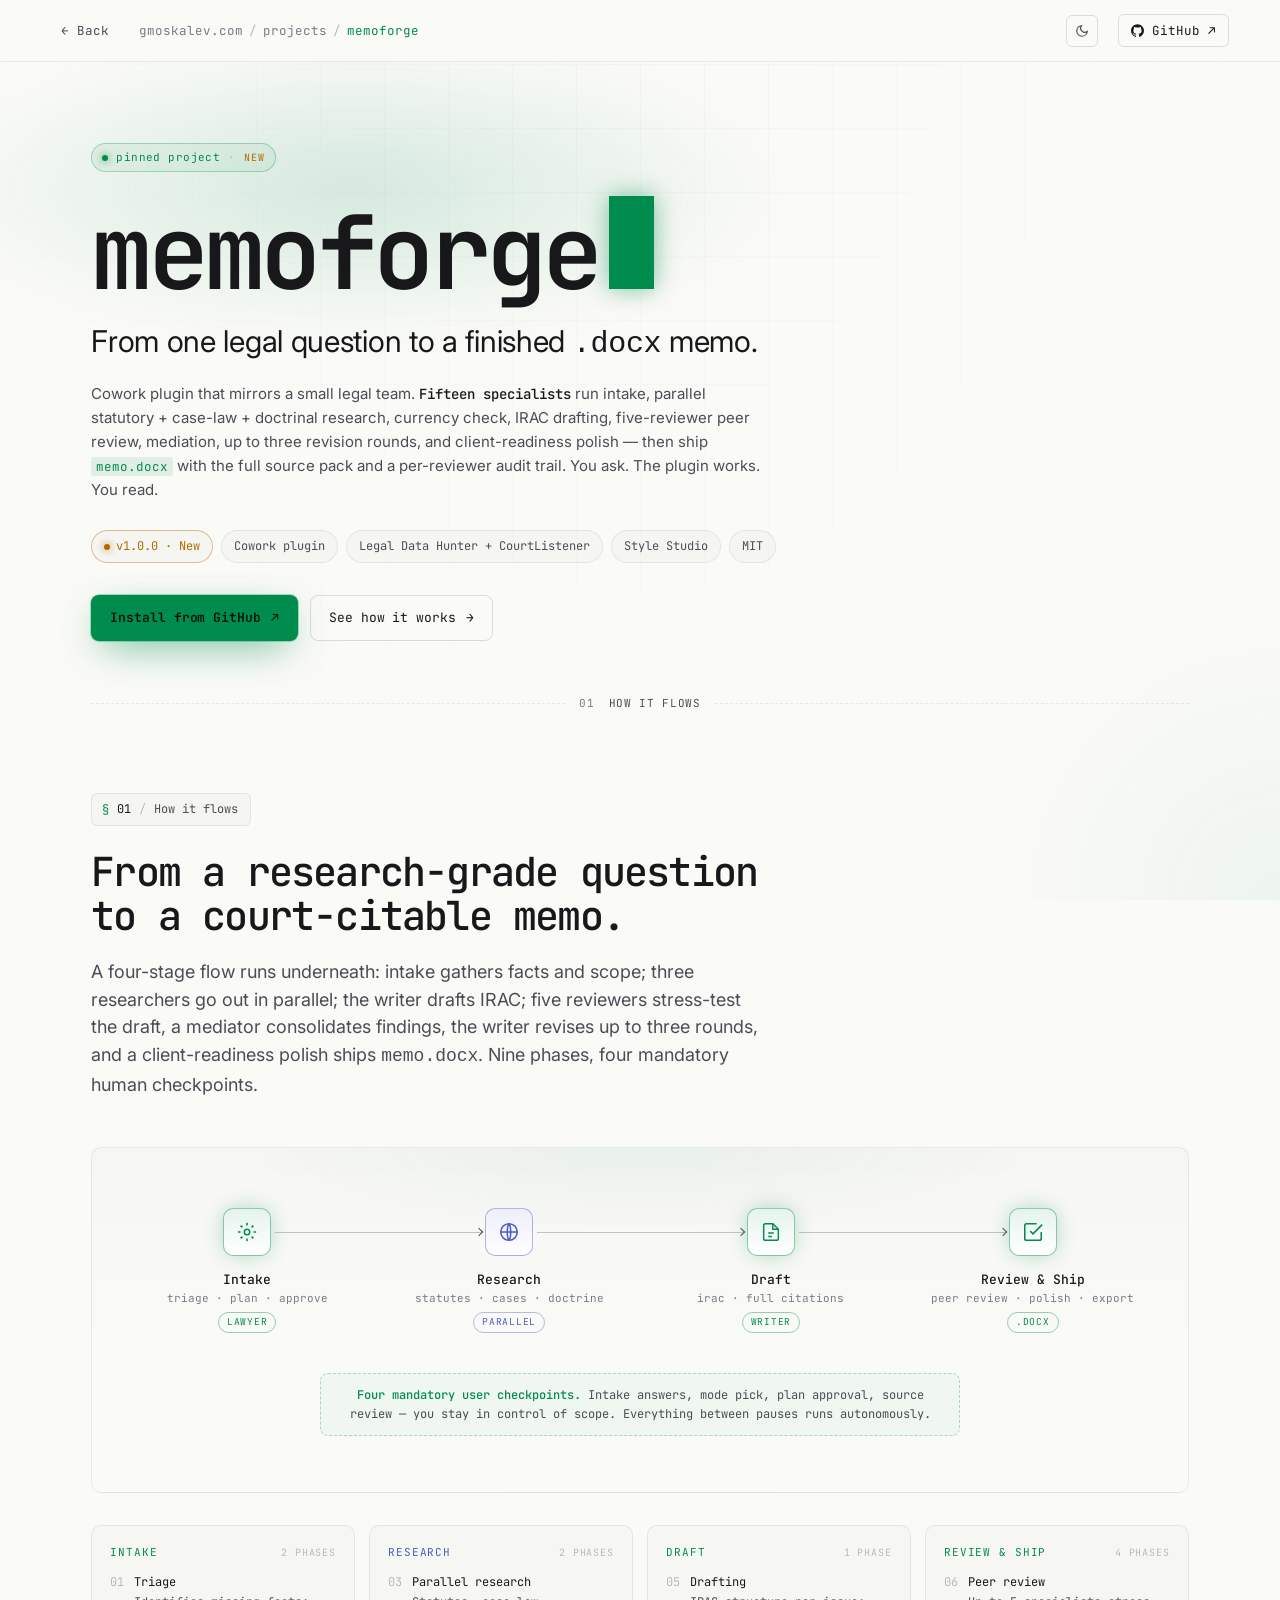
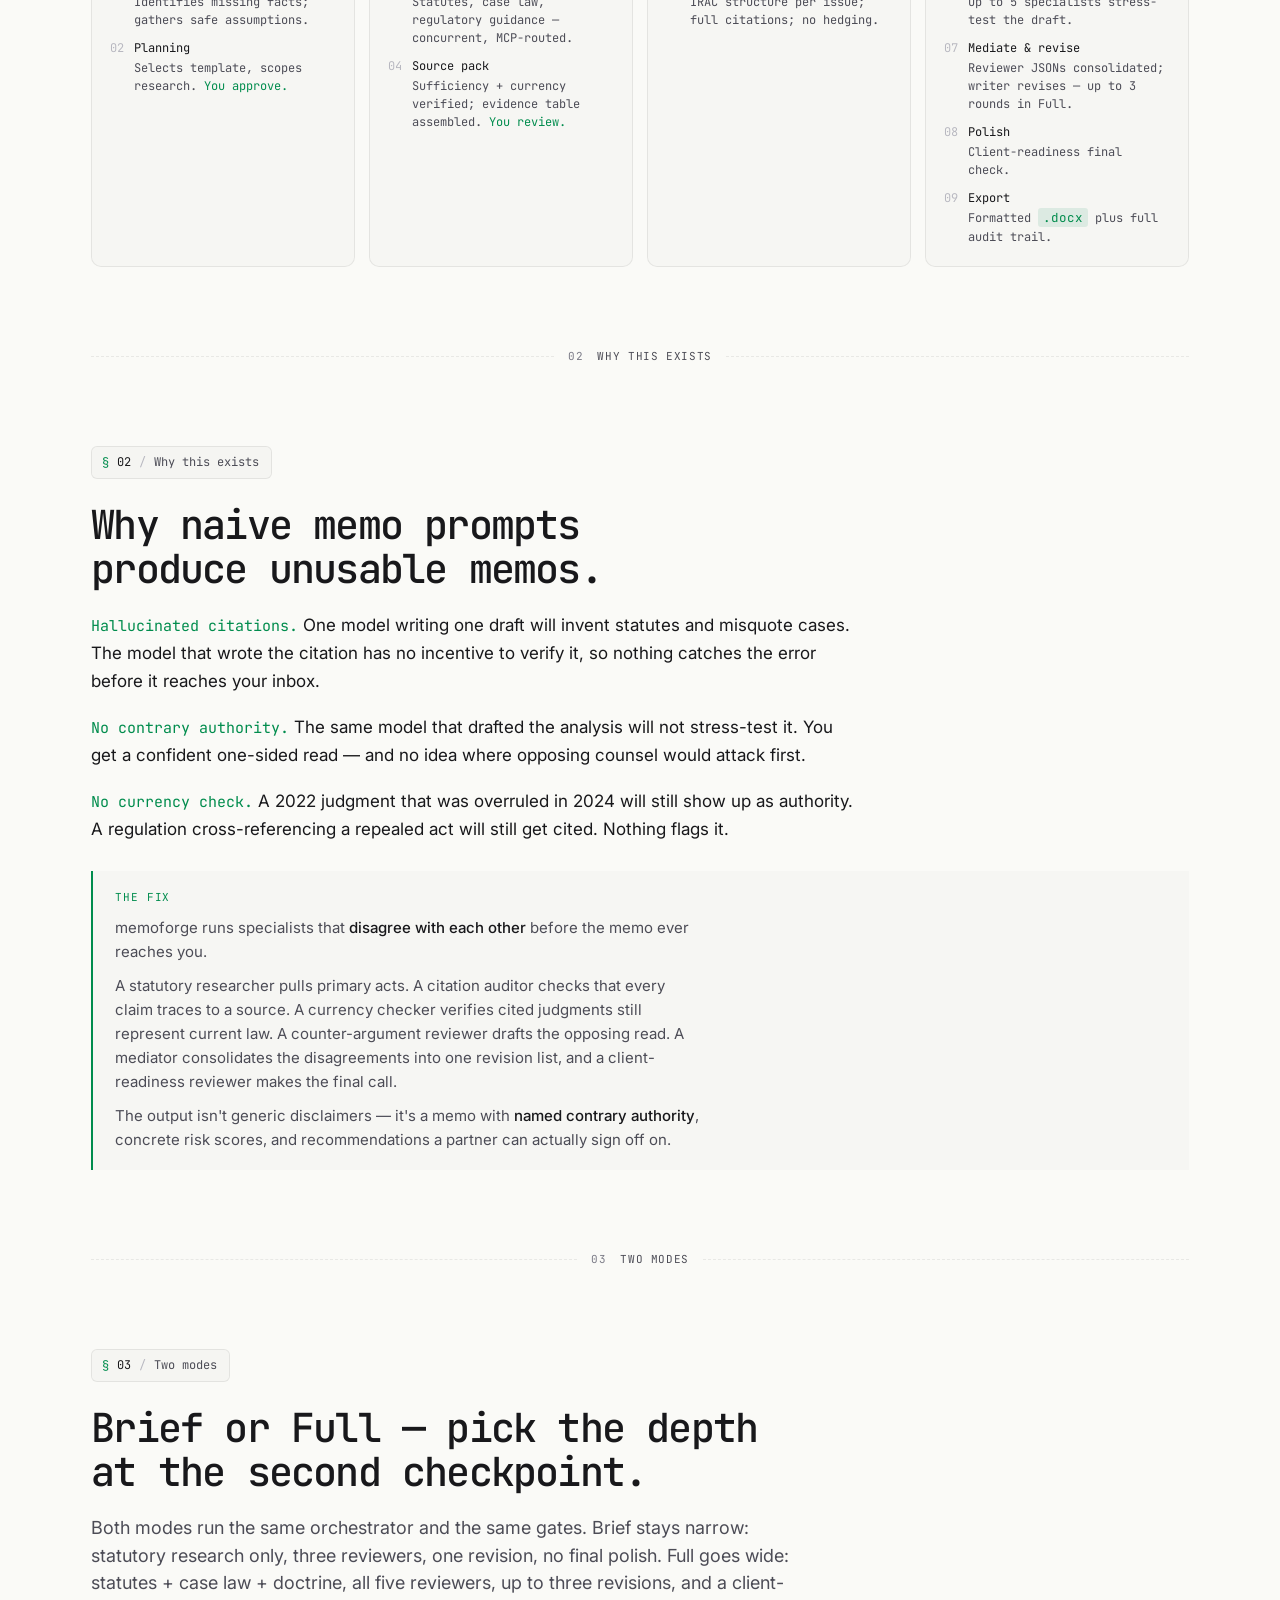
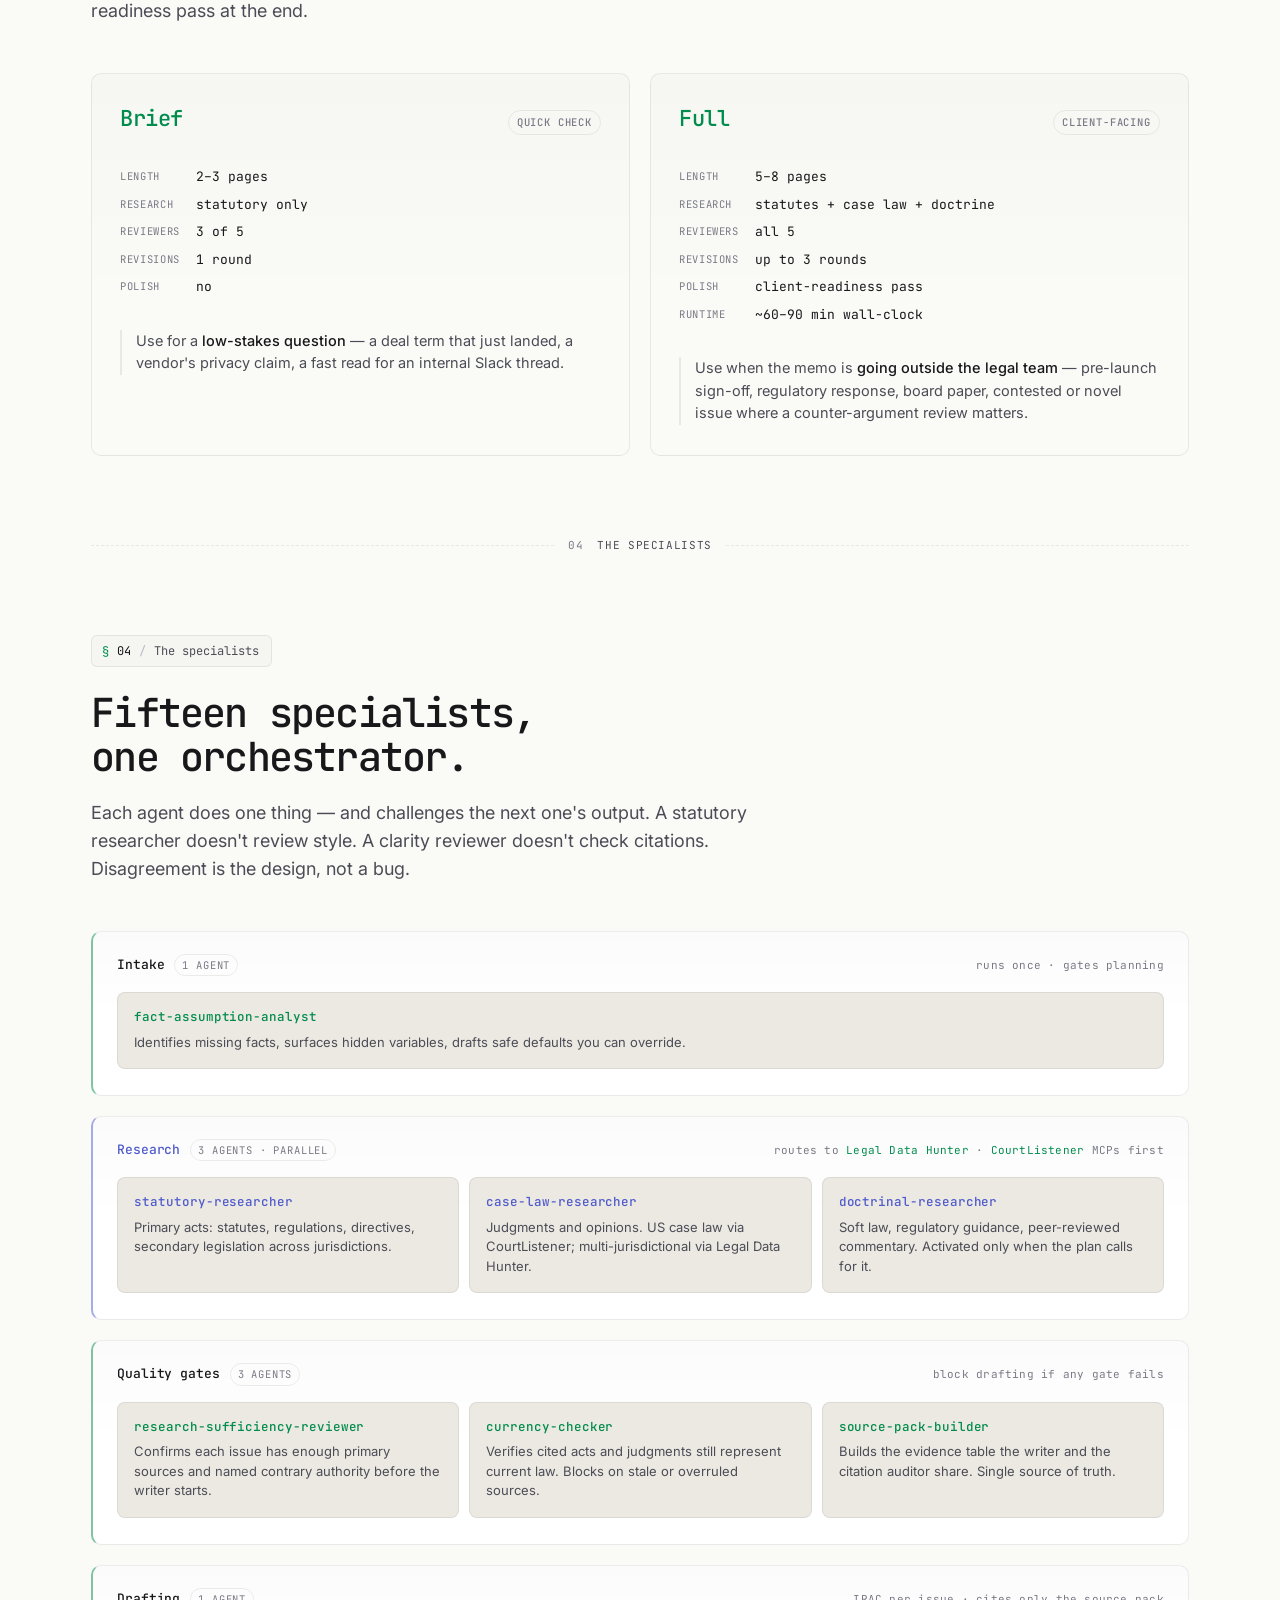
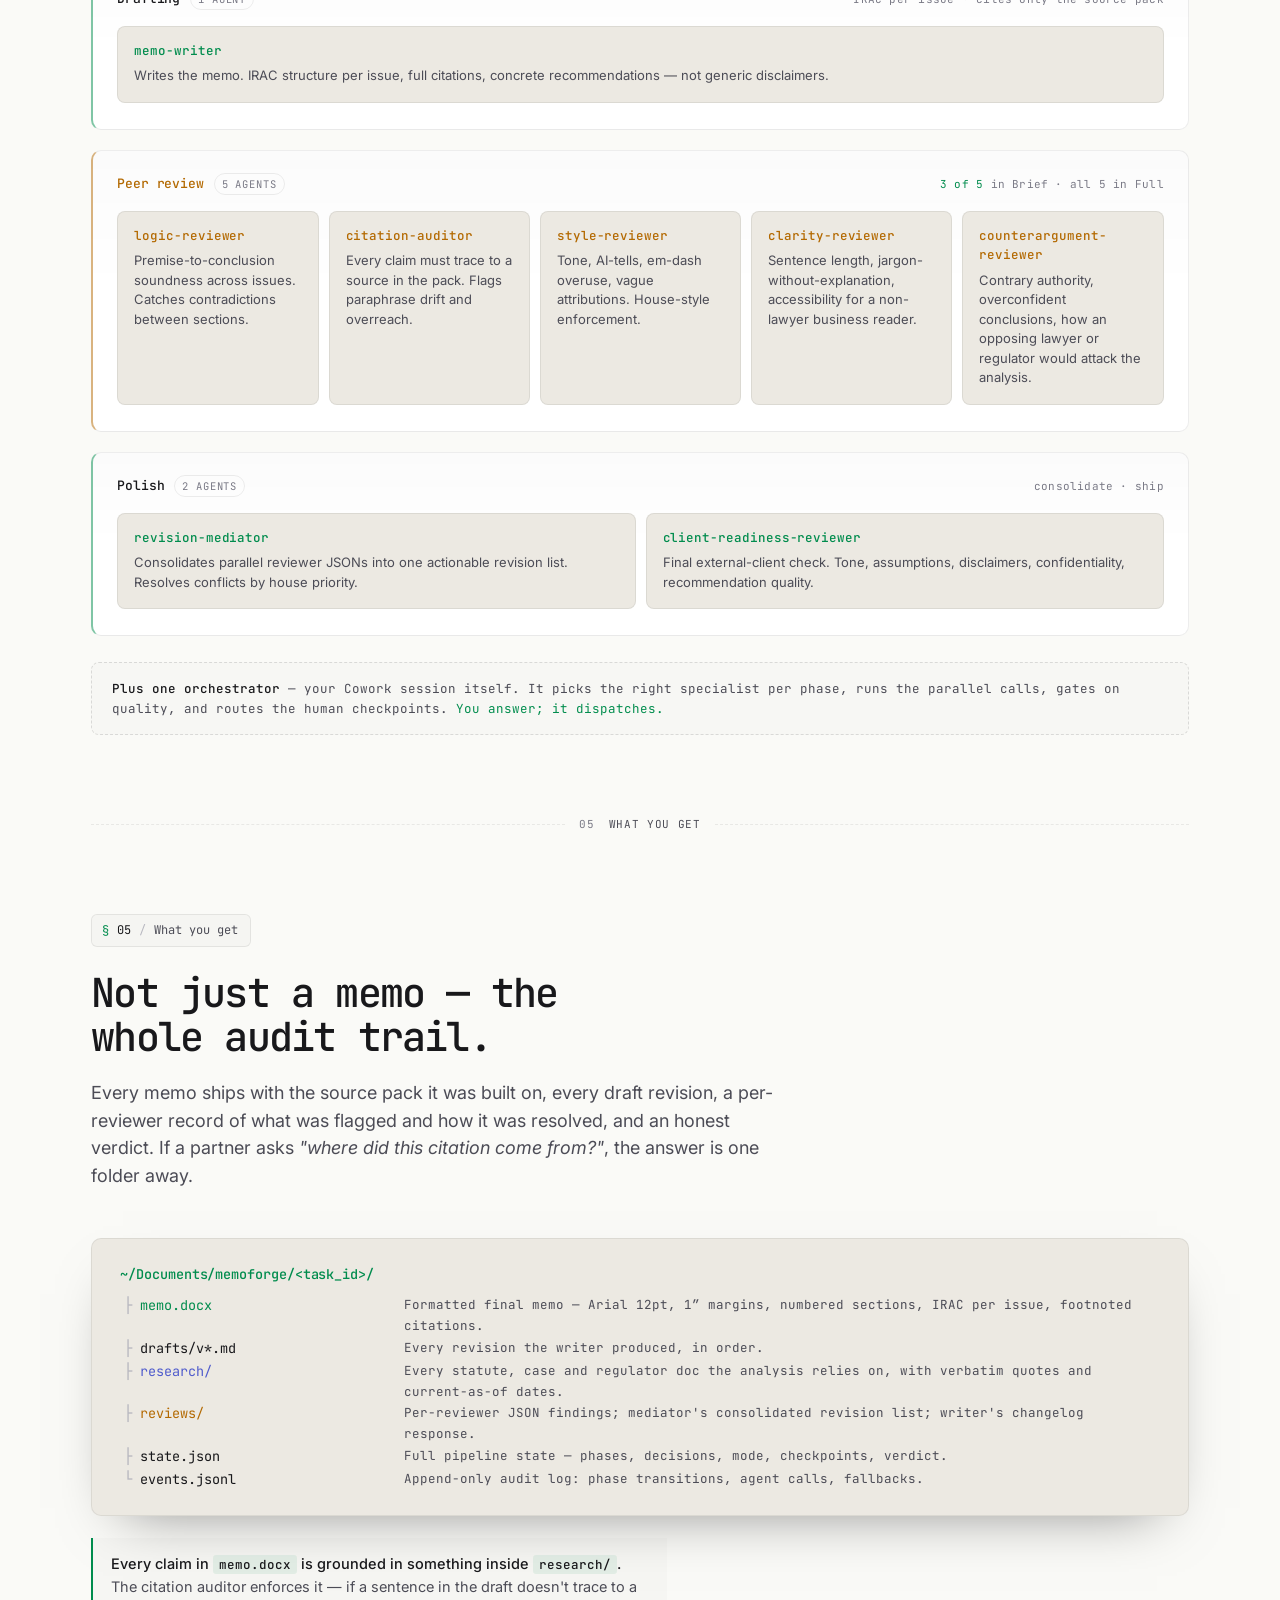
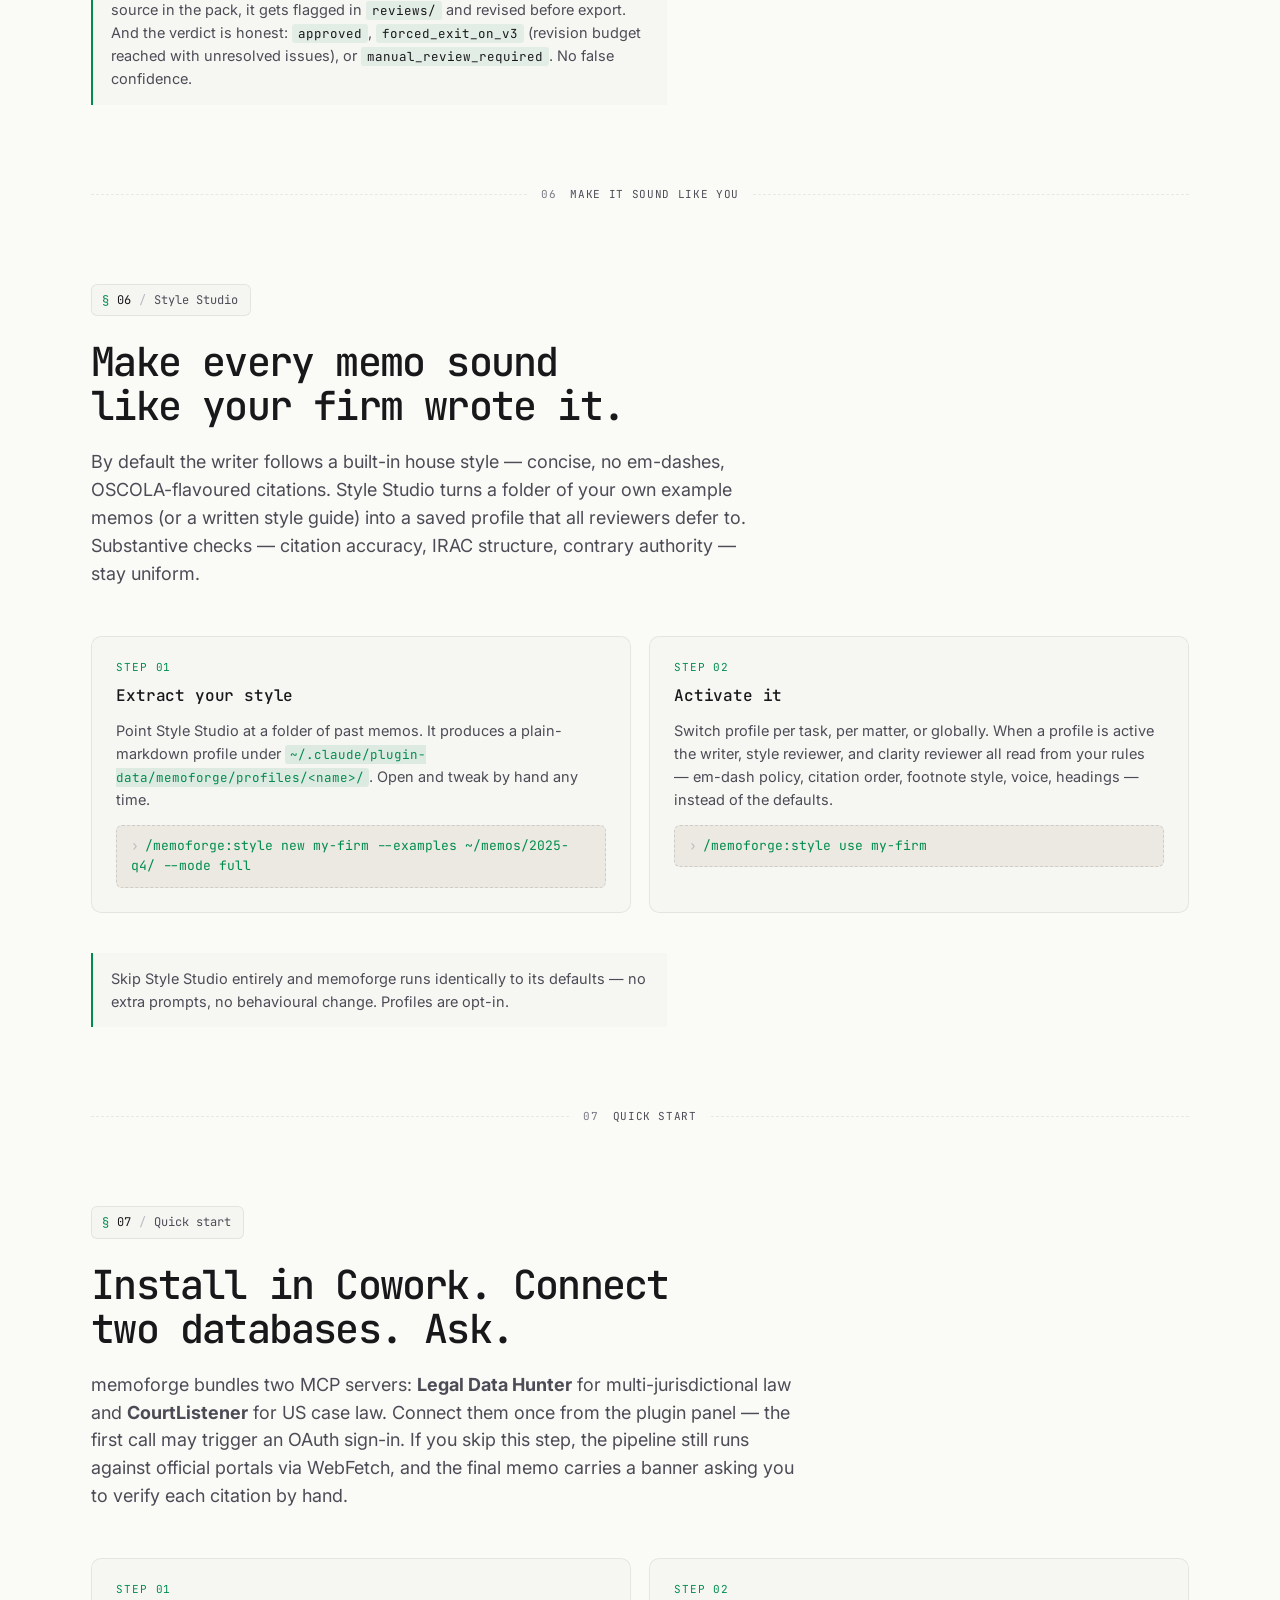
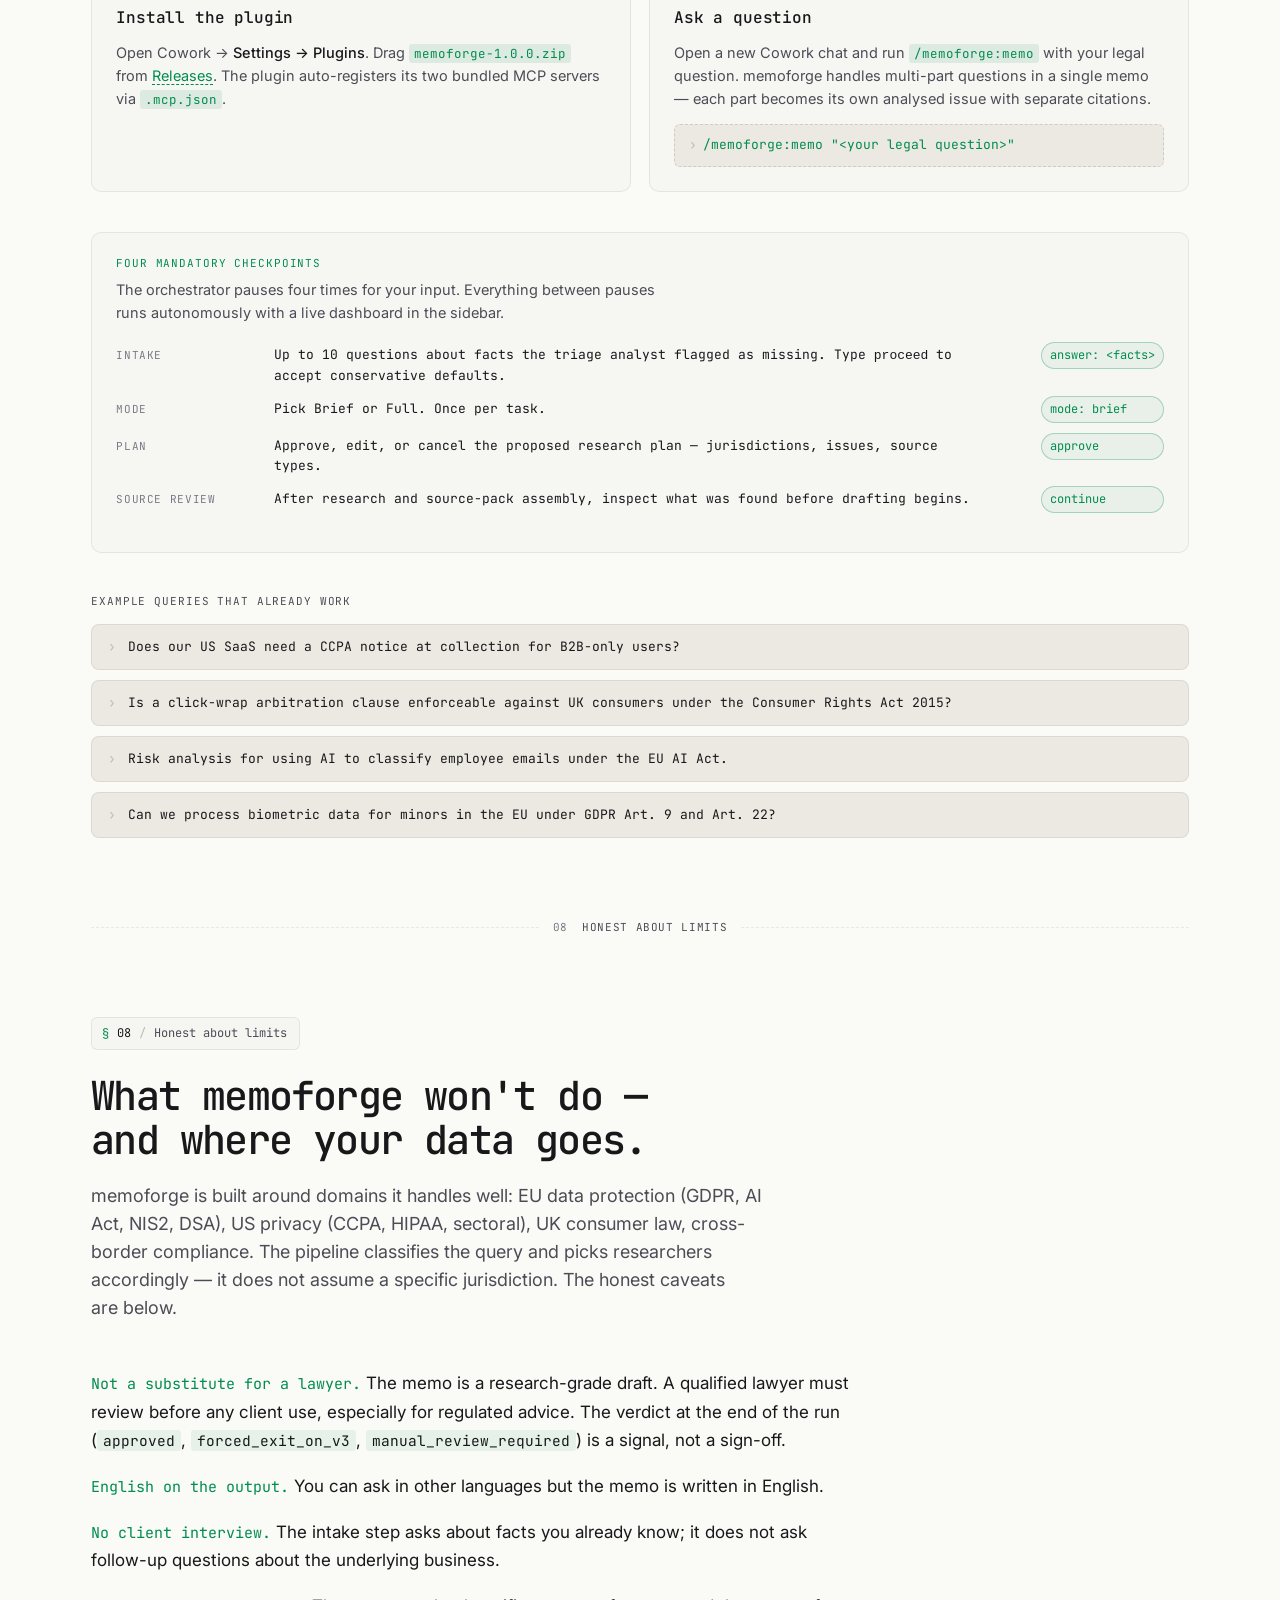
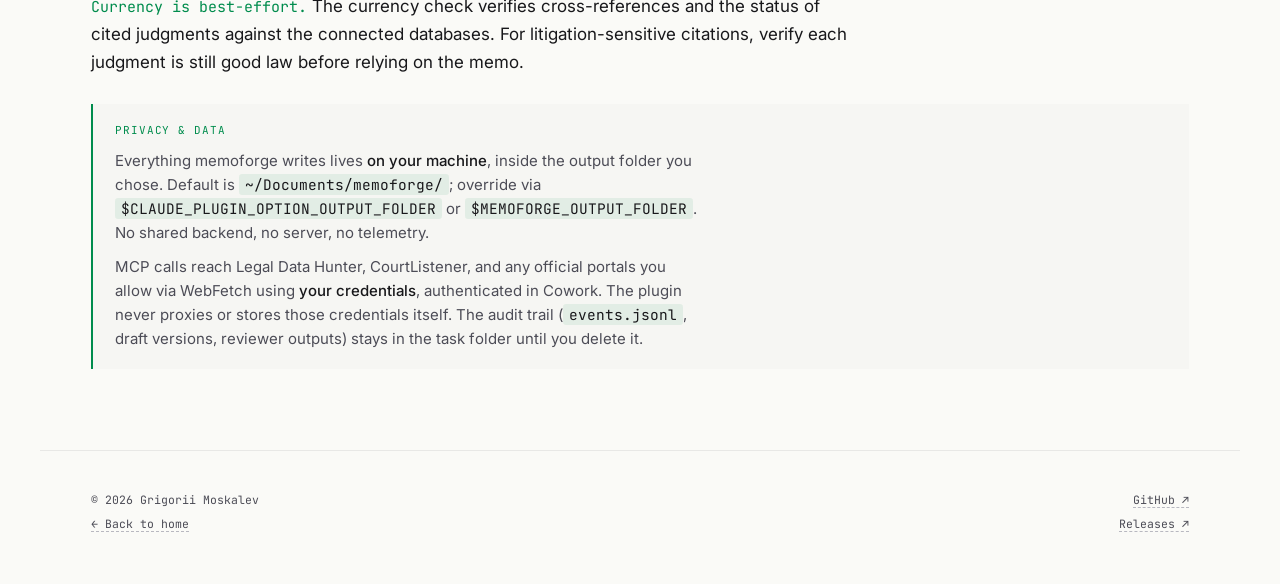
==== commit 78b01973: "Rename Legal Memo Writer to memoforge, sync with v1.0.0 README - Homepage card: new name, v1.0.0 pil" ====
--- a/legal-memo-writer.html
+++ b/legal-memo-writer.html
@@ -3,14 +3,14 @@
 <head>
   <meta charset="UTF-8" />
   <meta name="viewport" content="width=device-width, initial-scale=1.0" />
-  <title>Legal Memo Writer — Ask a legal question. Get a finished memo.</title>
-  <meta name="description" content="Multi-agent plugin for Claude Cowork. Fifteen specialists run intake, parallel research, IRAC drafting, peer review, and polish — and ship a formatted .docx with real citations and named contrary authority." />
+  <title>memoforge — From one legal question to a finished .docx memo.</title>
+  <meta name="description" content="memoforge is a Cowork plugin that turns a research-grade legal question into a footnoted .docx memorandum. A 15-agent pipeline runs intake, parallel statutory + case-law + doctrinal research, currency check, IRAC drafting, five-reviewer peer review, mediation, up to three revision rounds, and client-readiness polish — then ships memo.docx with the full source pack and reviewer audit trail." />
 
   <link rel="canonical" href="https://gmoskalev.com/legal-memo-writer" />
 
   <meta property="og:type" content="website" />
-  <meta property="og:title" content="Legal Memo Writer — Ask a legal question. Get a finished memo." />
-  <meta property="og:description" content="Multi-agent plugin for Claude Cowork. Fifteen specialists run intake, parallel research, IRAC drafting, peer review, and polish — and ship a formatted .docx with real citations and named contrary authority." />
+  <meta property="og:title" content="memoforge — From one legal question to a finished .docx memo." />
+  <meta property="og:description" content="Cowork plugin that turns a research-grade legal question into a footnoted .docx memo. Multi-agent pipeline runs intake, parallel research, IRAC drafting, five-reviewer peer review, currency check, and polish — and ships the full source pack with every memo." />
   <meta property="og:url" content="https://gmoskalev.com/legal-memo-writer" />
   <meta property="og:site_name" content="gmoskalev.com" />
 
@@ -21,13 +21,14 @@
       {
         "@type": "SoftwareApplication",
         "@id": "https://gmoskalev.com/legal-memo-writer#software",
-        "name": "Legal Memo Writer",
+        "name": "memoforge",
+        "alternateName": "Legal Memo Writer",
         "url": "https://gmoskalev.com/legal-memo-writer",
-        "softwareVersion": "0.1.0",
+        "softwareVersion": "1.0.0",
         "applicationCategory": "DeveloperApplication",
         "operatingSystem": "Windows, macOS, Linux",
-        "description": "Multi-agent legal-memo drafting plugin for Claude Cowork and Claude Code. Takes a free-form legal question, runs a 15-agent pipeline (intake → parallel research → IRAC drafting → peer review → polish), and ships a formatted .docx memo with real statute and case citations, named contrary authority, and concrete risk scores.",
-        "codeRepository": "https://github.com/gregmos/legal-memo-writer",
+        "description": "memoforge is a Cowork plugin that turns a research-grade legal question into a structured, footnoted .docx memorandum. A multi-agent pipeline mirrors a small legal team: a triage analyst clarifies missing facts, three researchers pull statutes, case law and regulator guidance in parallel, a currency check confirms the law is still good, a writer drafts IRAC, five reviewers stress-test the draft, a mediator consolidates findings, and the writer revises up to three rounds before client-readiness polish and .docx export.",
+        "codeRepository": "https://github.com/gregmos/memoforge",
         "license": "https://opensource.org/licenses/MIT",
         "programmingLanguage": ["Python"],
         "offers": { "@type": "Offer", "price": "0", "priceCurrency": "USD" },
@@ -35,13 +36,16 @@
         "creator": { "@id": "https://gmoskalev.com/#person" },
         "featureList": [
           "Multi-agent pipeline: 15 specialists plus orchestrator",
-          "Parallel statutory, case-law and doctrinal research",
+          "Parallel statutory, case-law and doctrinal research via Legal Data Hunter and CourtListener MCP servers",
           "IRAC drafting with full citations and named contrary authority",
-          "Peer review by logic, citations, style, clarity and counter-argument specialists",
+          "Five-reviewer peer review: logic, citations, style, clarity, counter-arguments",
           "Currency check on every cited statute and judgment",
-          "Brief mode (1–3 pages, 3 reviewers) and Full mode (5–15 pages, 5 reviewers, up to 3 revision rounds)",
-          "Three mandatory user checkpoints — intake, mode, plan approval",
-          "Formatted .docx export plus full research and review audit trail"
+          "Brief mode (2–3 pages, 3 reviewers, 1 revision) and Full mode (5–8 pages, 5 reviewers, up to 3 revision rounds, polish)",
+          "Four mandatory user checkpoints — intake, mode pick, plan approval, source review",
+          "Honest verdict: approved, forced_exit_on_v3, or manual_review_required",
+          "Style Studio — turn example memos into a saved house-style profile",
+          "Formatted .docx export plus full research and review audit trail",
+          "Runs locally — no shared backend, no telemetry"
         ]
       },
       {
@@ -61,7 +65,7 @@
         "@type": "WebPage",
         "@id": "https://gmoskalev.com/legal-memo-writer#webpage",
         "url": "https://gmoskalev.com/legal-memo-writer",
-        "name": "Legal Memo Writer — Ask a legal question. Get a finished memo.",
+        "name": "memoforge — From one legal question to a finished .docx memo.",
         "about": { "@id": "https://gmoskalev.com/legal-memo-writer#software" },
         "inLanguage": "en"
       }
@@ -1289,7 +1293,7 @@
         <span>Back</span>
       </a>
       <div class="subnav__crumb">
-        gmoskalev.com<span class="subnav__crumb-sep">/</span>projects<span class="subnav__crumb-sep">/</span><span class="accent">legal-memo-writer</span>
+        gmoskalev.com<span class="subnav__crumb-sep">/</span>projects<span class="subnav__crumb-sep">/</span><span class="accent">memoforge</span>
       </div>
       <button class="theme-toggle" type="button" id="themeToggle" aria-label="Switch theme" title="Switch theme">
         <svg class="theme-toggle__icon theme-toggle__icon--sun" width="14" height="14" viewBox="0 0 24 24" fill="none" stroke="currentColor" stroke-width="2" stroke-linecap="round" aria-hidden="true">
@@ -1300,7 +1304,7 @@
           <path d="M21 12.79A9 9 0 1 1 11.21 3 7 7 0 0 0 21 12.79z"/>
         </svg>
       </button>
-      <a href="https://github.com/gregmos/legal-memo-writer" class="subnav__gh" target="_blank" rel="noopener">
+      <a href="https://github.com/gregmos/memoforge" class="subnav__gh" target="_blank" rel="noopener">
         <svg width="13" height="13" viewBox="0 0 24 24" fill="currentColor" aria-hidden="true"><path d="M12 .5C5.37.5 0 5.87 0 12.5c0 5.3 3.44 9.79 8.21 11.38.6.11.82-.26.82-.58 0-.29-.01-1.04-.02-2.05-3.34.73-4.04-1.61-4.04-1.61-.55-1.39-1.34-1.76-1.34-1.76-1.09-.75.08-.73.08-.73 1.21.09 1.85 1.24 1.85 1.24 1.07 1.84 2.81 1.31 3.5 1 .11-.78.42-1.31.76-1.61-2.67-.3-5.47-1.33-5.47-5.93 0-1.31.47-2.38 1.23-3.22-.12-.3-.54-1.52.12-3.17 0 0 1.01-.32 3.3 1.23.96-.27 1.98-.4 3-.4s2.04.13 3 .4c2.29-1.55 3.3-1.23 3.3-1.23.66 1.65.24 2.87.12 3.17.77.84 1.23 1.91 1.23 3.22 0 4.61-2.81 5.63-5.48 5.92.43.37.81 1.1.81 2.22 0 1.61-.01 2.91-.01 3.3 0 .32.22.7.83.58C20.56 22.29 24 17.79 24 12.5 24 5.87 18.63.5 12 .5z"/></svg>
         <span>GitHub</span>
         <span aria-hidden="true">↗</span>
@@ -1323,23 +1327,23 @@
       </div>
 
       <h1 class="subhero__title">
-        Legal Memo Writer<span class="caret" aria-hidden="true"></span>
+        memoforge<span class="caret" aria-hidden="true"></span>
       </h1>
-      <p class="subhero__tagline">Ask a legal question. Get a finished memo.</p>
+      <p class="subhero__tagline">From one legal question to a finished <code>.docx</code> memo.</p>
       <p class="subhero__friendly">
-        Multi-agent plugin for Claude Cowork. <strong>Fifteen specialists</strong> run intake, parallel research, IRAC drafting, peer review, and polish — and ship a formatted <code>.docx</code> with real citations and named contrary authority.
+        Cowork plugin that mirrors a small legal team. <strong>Fifteen specialists</strong> run intake, parallel statutory + case-law + doctrinal research, currency check, IRAC drafting, five-reviewer peer review, mediation, up to three revision rounds, and client-readiness polish — then ship <code>memo.docx</code> with the full source pack and a per-reviewer audit trail. You ask. The plugin works. You read.
       </p>
 
       <div class="subhero__meta">
-        <span class="pill pill--new"><span class="pill__dot" aria-hidden="true"></span>v0.1.0 · New</span>
-        <span class="pill">Claude Cowork plugin</span>
-        <span class="pill">Python</span>
-        <span class="pill">MCP-backed citations</span>
+        <span class="pill pill--new"><span class="pill__dot" aria-hidden="true"></span>v1.0.0 · New</span>
+        <span class="pill">Cowork plugin</span>
+        <span class="pill">Legal Data Hunter + CourtListener</span>
+        <span class="pill">Style Studio</span>
         <span class="pill">MIT</span>
       </div>
 
       <div class="subhero__cta">
-        <a href="https://github.com/gregmos/legal-memo-writer" class="btn btn--primary" target="_blank" rel="noopener">
+        <a href="https://github.com/gregmos/memoforge" class="btn btn--primary" target="_blank" rel="noopener">
           <span>Install from GitHub</span>
           <span aria-hidden="true">↗</span>
         </a>
@@ -1360,8 +1364,8 @@
         <span class="section-label__slash">/</span>
         <span class="section-label__title">How it flows</span>
       </div>
-      <h2 class="section__h" data-reveal="settle">From a free-form question to a court-citable memo.</h2>
-      <p class="section__lede">A four-stage flow runs underneath: intake gathers facts and scope; three researchers go out in parallel; the writer drafts IRAC; up to five reviewers stress-test the draft before polish and export. Nine phases, three mandatory human checkpoints.</p>
+      <h2 class="section__h" data-reveal="settle">From a research-grade question to a court-citable memo.</h2>
+      <p class="section__lede">A four-stage flow runs underneath: intake gathers facts and scope; three researchers go out in parallel; the writer drafts IRAC; five reviewers stress-test the draft, a mediator consolidates findings, the writer revises up to three rounds, and a client-readiness polish ships <code>memo.docx</code>. Nine phases, four mandatory human checkpoints.</p>
 
       <div class="pipeline" data-reveal="pipeline">
         <div class="pipeline__arrows" aria-hidden="true">
@@ -1420,7 +1424,7 @@
 
         <div class="pipeline__bracket">
           <div class="pipeline__bracket-inner">
-            <b>Three mandatory user checkpoints.</b> Intake answers, mode choice, plan approval — you stay in control of scope.
+            <b>Four mandatory user checkpoints.</b> Intake answers, mode pick, plan approval, source review — you stay in control of scope. Everything between pauses runs autonomously.
           </div>
         </div>
       </div>
@@ -1460,14 +1464,14 @@
               <span class="phases__num">03</span>
               <div>
                 <span class="phases__name">Parallel research</span>
-                <span class="phases__desc">Statutes, case law, regulatory guidance — concurrent.</span>
+                <span class="phases__desc">Statutes, case law, regulatory guidance — concurrent, MCP-routed.</span>
               </div>
             </div>
             <div class="phases__item">
               <span class="phases__num">04</span>
               <div>
-                <span class="phases__name">Quality gates</span>
-                <span class="phases__desc">Sufficiency and currency verified before drafting.</span>
+                <span class="phases__name">Source pack</span>
+                <span class="phases__desc">Sufficiency + currency verified; evidence table assembled. <span class="accent">You review.</span></span>
               </div>
             </div>
           </div>
@@ -1505,8 +1509,8 @@
             <div class="phases__item">
               <span class="phases__num">07</span>
               <div>
-                <span class="phases__name">Mediation</span>
-                <span class="phases__desc">Feedback consolidated; up to 3 revision rounds in Full.</span>
+                <span class="phases__name">Mediate &amp; revise</span>
+                <span class="phases__desc">Reviewer JSONs consolidated; writer revises — up to 3 rounds in Full.</span>
               </div>
             </div>
             <div class="phases__item">
@@ -1546,7 +1550,7 @@
 
         <div class="prose__rewrite">
           <div class="prose__rewrite-label">the fix</div>
-          <p>Legal Memo Writer runs specialists that <strong>disagree with each other</strong> before the memo ever reaches you.</p>
+          <p>memoforge runs specialists that <strong>disagree with each other</strong> before the memo ever reaches you.</p>
           <p>A statutory researcher pulls primary acts. A citation auditor checks that every claim traces to a source. A currency checker verifies cited judgments still represent current law. A counter-argument reviewer drafts the opposing read. A mediator consolidates the disagreements into one revision list, and a client-readiness reviewer makes the final call.</p>
           <p>The output isn't generic disclaimers — it's a memo with <strong>named contrary authority</strong>, concrete risk scores, and recommendations a partner can actually sign off on.</p>
         </div>
@@ -1563,36 +1567,39 @@
         <span class="section-label__slash">/</span>
         <span class="section-label__title">Two modes</span>
       </div>
-      <h2 class="section__h" data-reveal="settle">Brief or Full — pick the depth at intake.</h2>
-      <p class="section__lede">Both modes run the same agents and the same checkpoints. Full takes longer because more reviewers weigh in and the mediator runs multiple revision rounds. You choose at the second checkpoint.</p>
+      <h2 class="section__h" data-reveal="settle">Brief or Full — pick the depth at the second checkpoint.</h2>
+      <p class="section__lede">Both modes run the same orchestrator and the same gates. Brief stays narrow: statutory research only, three reviewers, one revision, no final polish. Full goes wide: statutes + case law + doctrine, all five reviewers, up to three revisions, and a client-readiness pass at the end.</p>
 
       <div class="decision" data-reveal="stagger">
         <div class="decision__card">
           <div class="decision__head">
             <span>Brief</span>
-            <span class="decision__head-tag">quick read</span>
+            <span class="decision__head-tag">quick check</span>
           </div>
           <dl class="decision__specs">
-            <dt>Length</dt><dd>1–3 pages</dd>
-            <dt>Runtime</dt><dd>3–6 min</dd>
+            <dt>Length</dt><dd>2–3 pages</dd>
+            <dt>Research</dt><dd>statutory only</dd>
             <dt>Reviewers</dt><dd>3 of 5</dd>
             <dt>Revisions</dt><dd>1 round</dd>
+            <dt>Polish</dt><dd>no</dd>
           </dl>
-          <p class="decision__when">Use when you need a <strong>quick risk read</strong> on a single question — a deal term that just landed, a vendor's privacy claim, a fast partner check.</p>
+          <p class="decision__when">Use for a <strong>low-stakes question</strong> — a deal term that just landed, a vendor's privacy claim, a fast read for an internal Slack thread.</p>
         </div>
 
         <div class="decision__card">
           <div class="decision__head">
             <span>Full</span>
-            <span class="decision__head-tag">deep cut</span>
+            <span class="decision__head-tag">client-facing</span>
           </div>
           <dl class="decision__specs">
-            <dt>Length</dt><dd>5–15 pages</dd>
-            <dt>Runtime</dt><dd>10–25 min</dd>
+            <dt>Length</dt><dd>5–8 pages</dd>
+            <dt>Research</dt><dd>statutes + case law + doctrine</dd>
             <dt>Reviewers</dt><dd>all 5</dd>
             <dt>Revisions</dt><dd>up to 3 rounds</dd>
+            <dt>Polish</dt><dd>client-readiness pass</dd>
+            <dt>Runtime</dt><dd>~60–90 min wall-clock</dd>
           </dl>
-          <p class="decision__when">Use when the memo is <strong>going outside the legal team</strong> — pre-launch sign-off, regulatory response, board paper, anything where a counter-argument review matters.</p>
+          <p class="decision__when">Use when the memo is <strong>going outside the legal team</strong> — pre-launch sign-off, regulatory response, board paper, contested or novel issue where a counter-argument review matters.</p>
         </div>
       </div>
     </section>
@@ -1761,14 +1768,14 @@
         <span class="section-label__title">What you get</span>
       </div>
       <h2 class="section__h" data-reveal="settle">Not just a memo — the whole audit trail.</h2>
-      <p class="section__lede">Every memo ships with the research it was built on, every draft revision, and a per-reviewer record of what was flagged and how it was resolved. If a partner asks <em>"where did this citation come from?"</em>, the answer is one folder away.</p>
+      <p class="section__lede">Every memo ships with the source pack it was built on, every draft revision, a per-reviewer record of what was flagged and how it was resolved, and an honest verdict. If a partner asks <em>"where did this citation come from?"</em>, the answer is one folder away.</p>
 
       <div class="bundle" data-reveal="fade">
         <div class="bundle__inner">
-          <span class="bundle__root">~/Documents/legal-memos/&lt;task_id&gt;/</span>
+          <span class="bundle__root">~/Documents/memoforge/&lt;task_id&gt;/</span>
           <div class="bundle__row">
             <span class="bundle__name bundle__name--accent">memo.docx</span>
-            <span class="bundle__desc">Formatted final memo — Arial 12pt, IRAC structure, full citations.</span>
+            <span class="bundle__desc">Formatted final memo — Arial 12pt, 1″ margins, numbered sections, IRAC per issue, footnoted citations.</span>
           </div>
           <div class="bundle__row">
             <span class="bundle__name">drafts/v*.md</span>
@@ -1776,15 +1783,15 @@
           </div>
           <div class="bundle__row">
             <span class="bundle__name bundle__name--remote">research/</span>
-            <span class="bundle__desc">Cited statutes, judgments and guidance — raw sources, grouped by issue.</span>
+            <span class="bundle__desc">Every statute, case and regulator doc the analysis relies on, with verbatim quotes and current-as-of dates.</span>
           </div>
           <div class="bundle__row">
             <span class="bundle__name bundle__name--warn">reviews/</span>
-            <span class="bundle__desc">Per-reviewer JSON findings: what was flagged, severity, suggested fix.</span>
+            <span class="bundle__desc">Per-reviewer JSON findings; mediator's consolidated revision list; writer's changelog response.</span>
           </div>
           <div class="bundle__row">
             <span class="bundle__name">state.json</span>
-            <span class="bundle__desc">Full pipeline state — phases, decisions, mode, checkpoints.</span>
+            <span class="bundle__desc">Full pipeline state — phases, decisions, mode, checkpoints, verdict.</span>
           </div>
           <div class="bundle__row">
             <span class="bundle__name">events.jsonl</span>
@@ -1794,29 +1801,71 @@
       </div>
 
       <div class="bundle__note">
-        <strong>Every claim in <code>memo.docx</code> is grounded in something inside <code>research/</code>.</strong> The citation auditor enforces it — if a sentence in the draft doesn't trace to a source in the pack, it gets flagged in <code>reviews/</code> and revised before export.
+        <strong>Every claim in <code>memo.docx</code> is grounded in something inside <code>research/</code>.</strong> The citation auditor enforces it — if a sentence in the draft doesn't trace to a source in the pack, it gets flagged in <code>reviews/</code> and revised before export. And the verdict is honest: <code>approved</code>, <code>forced_exit_on_v3</code> (revision budget reached with unresolved issues), or <code>manual_review_required</code>. No false confidence.
       </div>
     </section>
 
-    <div class="divider"><span class="divider__num">06</span><span class="divider__txt">quick start</span></div>
-
-    <!-- ═════════════════════════════════ 06 INSTALL ═════════════════════════════════ -->
-    <section id="install" class="section">
+    <div class="divider"><span class="divider__num">06</span><span class="divider__txt">make it sound like you</span></div>
+
+    <!-- ═════════════════════════════════ 06 STYLE STUDIO ═════════════════════════════════ -->
+    <section id="style" class="section">
       <div class="section-label">
         <span class="section-label__sigil">§</span>
         <span class="section-label__num">06</span>
         <span class="section-label__slash">/</span>
+        <span class="section-label__title">Style Studio</span>
+      </div>
+      <h2 class="section__h" data-reveal="settle">Make every memo sound like your firm wrote it.</h2>
+      <p class="section__lede">By default the writer follows a built-in house style — concise, no em-dashes, OSCOLA-flavoured citations. Style Studio turns a folder of your own example memos (or a written style guide) into a saved profile that all reviewers defer to. Substantive checks — citation accuracy, IRAC structure, contrary authority — stay uniform.</p>
+
+      <div class="install-steps" data-reveal="stagger">
+        <div class="install-step">
+          <div class="install-step__num">Step 01</div>
+          <div class="install-step__title">Extract your style</div>
+          <div class="install-step__body">
+            Point Style Studio at a folder of past memos. It produces a plain-markdown profile under <code>~/.claude/plugin-data/memoforge/profiles/&lt;name&gt;/</code>. Open and tweak by hand any time.
+          </div>
+          <span class="install-step__cmd">
+            <span class="install-step__cmd-prompt">›</span>/memoforge:style new my-firm --examples ~/memos/2025-q4/ --mode full
+          </span>
+        </div>
+
+        <div class="install-step">
+          <div class="install-step__num">Step 02</div>
+          <div class="install-step__title">Activate it</div>
+          <div class="install-step__body">
+            Switch profile per task, per matter, or globally. When a profile is active the writer, style reviewer, and clarity reviewer all read from your rules — em-dash policy, citation order, footnote style, voice, headings — instead of the defaults.
+          </div>
+          <span class="install-step__cmd">
+            <span class="install-step__cmd-prompt">›</span>/memoforge:style use my-firm
+          </span>
+        </div>
+      </div>
+
+      <div class="bundle__note">
+        Skip Style Studio entirely and memoforge runs identically to its defaults — no extra prompts, no behavioural change. Profiles are opt-in.
+      </div>
+    </section>
+
+    <div class="divider"><span class="divider__num">07</span><span class="divider__txt">quick start</span></div>
+
+    <!-- ═════════════════════════════════ 07 INSTALL ═════════════════════════════════ -->
+    <section id="install" class="section">
+      <div class="section-label">
+        <span class="section-label__sigil">§</span>
+        <span class="section-label__num">07</span>
+        <span class="section-label__slash">/</span>
         <span class="section-label__title">Quick start</span>
       </div>
-      <h2 class="section__h" data-reveal="settle">Install in Cowork. Run one command.</h2>
-      <p class="section__lede">Bundled MCP servers (Legal Data Hunter, CourtListener) auto-register on first run. The first call may trigger an OAuth prompt; after that, citations come back without you doing anything.</p>
+      <h2 class="section__h" data-reveal="settle">Install in Cowork. Connect two databases. Ask.</h2>
+      <p class="section__lede">memoforge bundles two MCP servers: <strong>Legal Data Hunter</strong> for multi-jurisdictional law and <strong>CourtListener</strong> for US case law. Connect them once from the plugin panel — the first call may trigger an OAuth sign-in. If you skip this step, the pipeline still runs against official portals via WebFetch, and the final memo carries a banner asking you to verify each citation by hand.</p>
 
       <div class="install-steps" data-reveal="stagger">
         <div class="install-step">
           <div class="install-step__num">Step 01</div>
           <div class="install-step__title">Install the plugin</div>
           <div class="install-step__body">
-            Open Cowork → <strong>Settings → Plugins</strong>. Drag the <code>.zip</code> from <a href="https://github.com/gregmos/legal-memo-writer/releases" target="_blank" rel="noopener">Releases</a>, or install via the Cowork marketplace.
+            Open Cowork → <strong>Settings → Plugins</strong>. Drag <code>memoforge-1.0.0.zip</code> from <a href="https://github.com/gregmos/memoforge/releases" target="_blank" rel="noopener">Releases</a>. The plugin auto-registers its two bundled MCP servers via <code>.mcp.json</code>.
           </div>
         </div>
 
@@ -1824,38 +1873,70 @@
           <div class="install-step__num">Step 02</div>
           <div class="install-step__title">Ask a question</div>
           <div class="install-step__body">
-            Open a new Cowork chat and run the <code>/memo</code> command with your legal question:
+            Open a new Cowork chat and run <code>/memoforge:memo</code> with your legal question. memoforge handles multi-part questions in a single memo — each part becomes its own analysed issue with separate citations.
           </div>
           <span class="install-step__cmd">
-            <span class="install-step__cmd-prompt">›</span>/legal-memo-writer:memo "&lt;your legal question&gt;"
+            <span class="install-step__cmd-prompt">›</span>/memoforge:memo "&lt;your legal question&gt;"
           </span>
         </div>
       </div>
 
       <div class="checkpoints">
-        <div class="checkpoints__head">Three mandatory checkpoints</div>
-        <p class="checkpoints__lede">The orchestrator pauses three times for your input. Two more pauses (heartbeat, pre-polish) are optional and can be skipped.</p>
+        <div class="checkpoints__head">Four mandatory checkpoints</div>
+        <p class="checkpoints__lede">The orchestrator pauses four times for your input. Everything between pauses runs autonomously with a live dashboard in the sidebar.</p>
         <dl class="checkpoints__list">
           <dt>Intake</dt>
-          <dd class="checkpoints__phase">Up to 5 fact questions before research starts.</dd>
+          <dd class="checkpoints__phase">Up to 10 questions about facts the triage analyst flagged as missing. Type <code>proceed</code> to accept conservative defaults.</dd>
           <dd class="checkpoints__reply">answer: &lt;facts&gt;</dd>
 
           <dt>Mode</dt>
-          <dd class="checkpoints__phase">Pick Brief or Full once research scope is known.</dd>
+          <dd class="checkpoints__phase">Pick Brief or Full. Once per task.</dd>
           <dd class="checkpoints__reply">mode: brief</dd>
 
           <dt>Plan</dt>
-          <dd class="checkpoints__phase">Approve the research plan before parallel calls fire.</dd>
+          <dd class="checkpoints__phase">Approve, edit, or cancel the proposed research plan — jurisdictions, issues, source types.</dd>
           <dd class="checkpoints__reply">approve</dd>
+
+          <dt>Source review</dt>
+          <dd class="checkpoints__phase">After research and source-pack assembly, inspect what was found before drafting begins.</dd>
+          <dd class="checkpoints__reply">continue</dd>
         </dl>
       </div>
 
       <div class="examples">
         <div class="examples__lede">Example queries that already work</div>
         <div class="examples__list">
-          <div class="examples__item">GDPR biometric processing for minors — Art. 9 and Art. 22 implications.</div>
-          <div class="examples__item">CCPA notice requirements for a B2B SaaS that processes employee data.</div>
-          <div class="examples__item">UK consumer arbitration clause enforceability post-2024 reforms.</div>
+          <div class="examples__item">Does our US SaaS need a CCPA notice at collection for B2B-only users?</div>
+          <div class="examples__item">Is a click-wrap arbitration clause enforceable against UK consumers under the Consumer Rights Act 2015?</div>
+          <div class="examples__item">Risk analysis for using AI to classify employee emails under the EU AI Act.</div>
+          <div class="examples__item">Can we process biometric data for minors in the EU under GDPR Art. 9 and Art. 22?</div>
+        </div>
+      </div>
+    </section>
+
+    <div class="divider"><span class="divider__num">08</span><span class="divider__txt">honest about limits</span></div>
+
+    <!-- ═════════════════════════════════ 08 LIMITS ═════════════════════════════════ -->
+    <section id="limits" class="section">
+      <div class="section-label">
+        <span class="section-label__sigil">§</span>
+        <span class="section-label__num">08</span>
+        <span class="section-label__slash">/</span>
+        <span class="section-label__title">Honest about limits</span>
+      </div>
+      <h2 class="section__h" data-reveal="settle">What memoforge won't do — and where your data goes.</h2>
+      <p class="section__lede">memoforge is built around domains it handles well: EU data protection (GDPR, AI Act, NIS2, DSA), US privacy (CCPA, HIPAA, sectoral), UK consumer law, cross-border compliance. The pipeline classifies the query and picks researchers accordingly — it does not assume a specific jurisdiction. The honest caveats are below.</p>
+
+      <div class="prose">
+        <p><em>Not a substitute for a lawyer.</em> The memo is a research-grade draft. A qualified lawyer must review before any client use, especially for regulated advice. The verdict at the end of the run (<code>approved</code>, <code>forced_exit_on_v3</code>, <code>manual_review_required</code>) is a signal, not a sign-off.</p>
+        <p><em>English on the output.</em> You can ask in other languages but the memo is written in English.</p>
+        <p><em>No client interview.</em> The intake step asks about facts you already know; it does not ask follow-up questions about the underlying business.</p>
+        <p><em>Currency is best-effort.</em> The currency check verifies cross-references and the status of cited judgments against the connected databases. For litigation-sensitive citations, verify each judgment is still good law before relying on the memo.</p>
+
+        <div class="prose__rewrite">
+          <div class="prose__rewrite-label">privacy &amp; data</div>
+          <p>Everything memoforge writes lives <strong>on your machine</strong>, inside the output folder you chose. Default is <code>~/Documents/memoforge/</code>; override via <code>$CLAUDE_PLUGIN_OPTION_OUTPUT_FOLDER</code> or <code>$MEMOFORGE_OUTPUT_FOLDER</code>. No shared backend, no server, no telemetry.</p>
+          <p>MCP calls reach Legal Data Hunter, CourtListener, and any official portals you allow via WebFetch using <strong>your credentials</strong>, authenticated in Cowork. The plugin never proxies or stores those credentials itself. The audit trail (<code>events.jsonl</code>, draft versions, reviewer outputs) stays in the task folder until you delete it.</p>
         </div>
       </div>
     </section>
@@ -1870,10 +1951,10 @@
     </div>
     <div class="footer__col footer__col--right">
       <div>
-        <a href="https://github.com/gregmos/legal-memo-writer" target="_blank" rel="noopener">GitHub ↗</a>
+        <a href="https://github.com/gregmos/memoforge" target="_blank" rel="noopener">GitHub ↗</a>
       </div>
       <div>
-        <a href="https://github.com/gregmos/legal-memo-writer/releases" target="_blank" rel="noopener">Releases ↗</a>
+        <a href="https://github.com/gregmos/memoforge/releases" target="_blank" rel="noopener">Releases ↗</a>
       </div>
     </div>
   </footer>
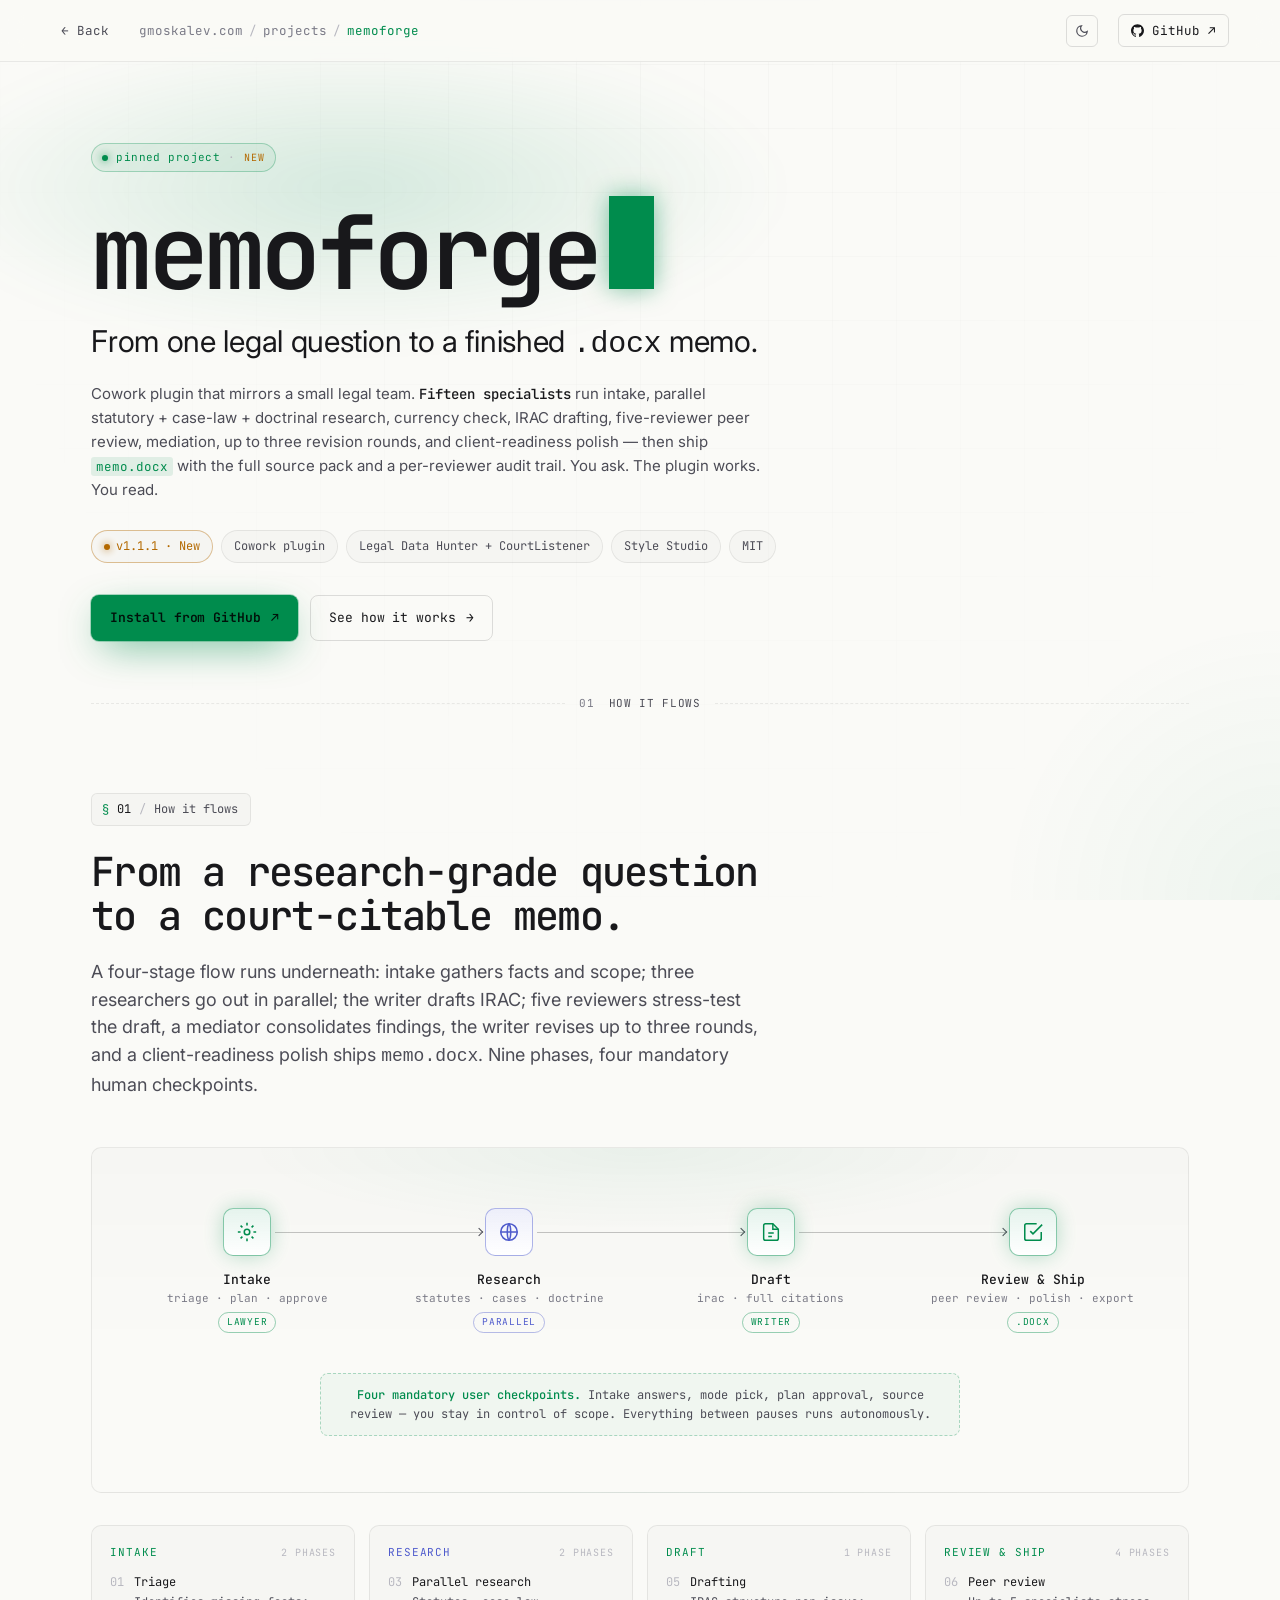
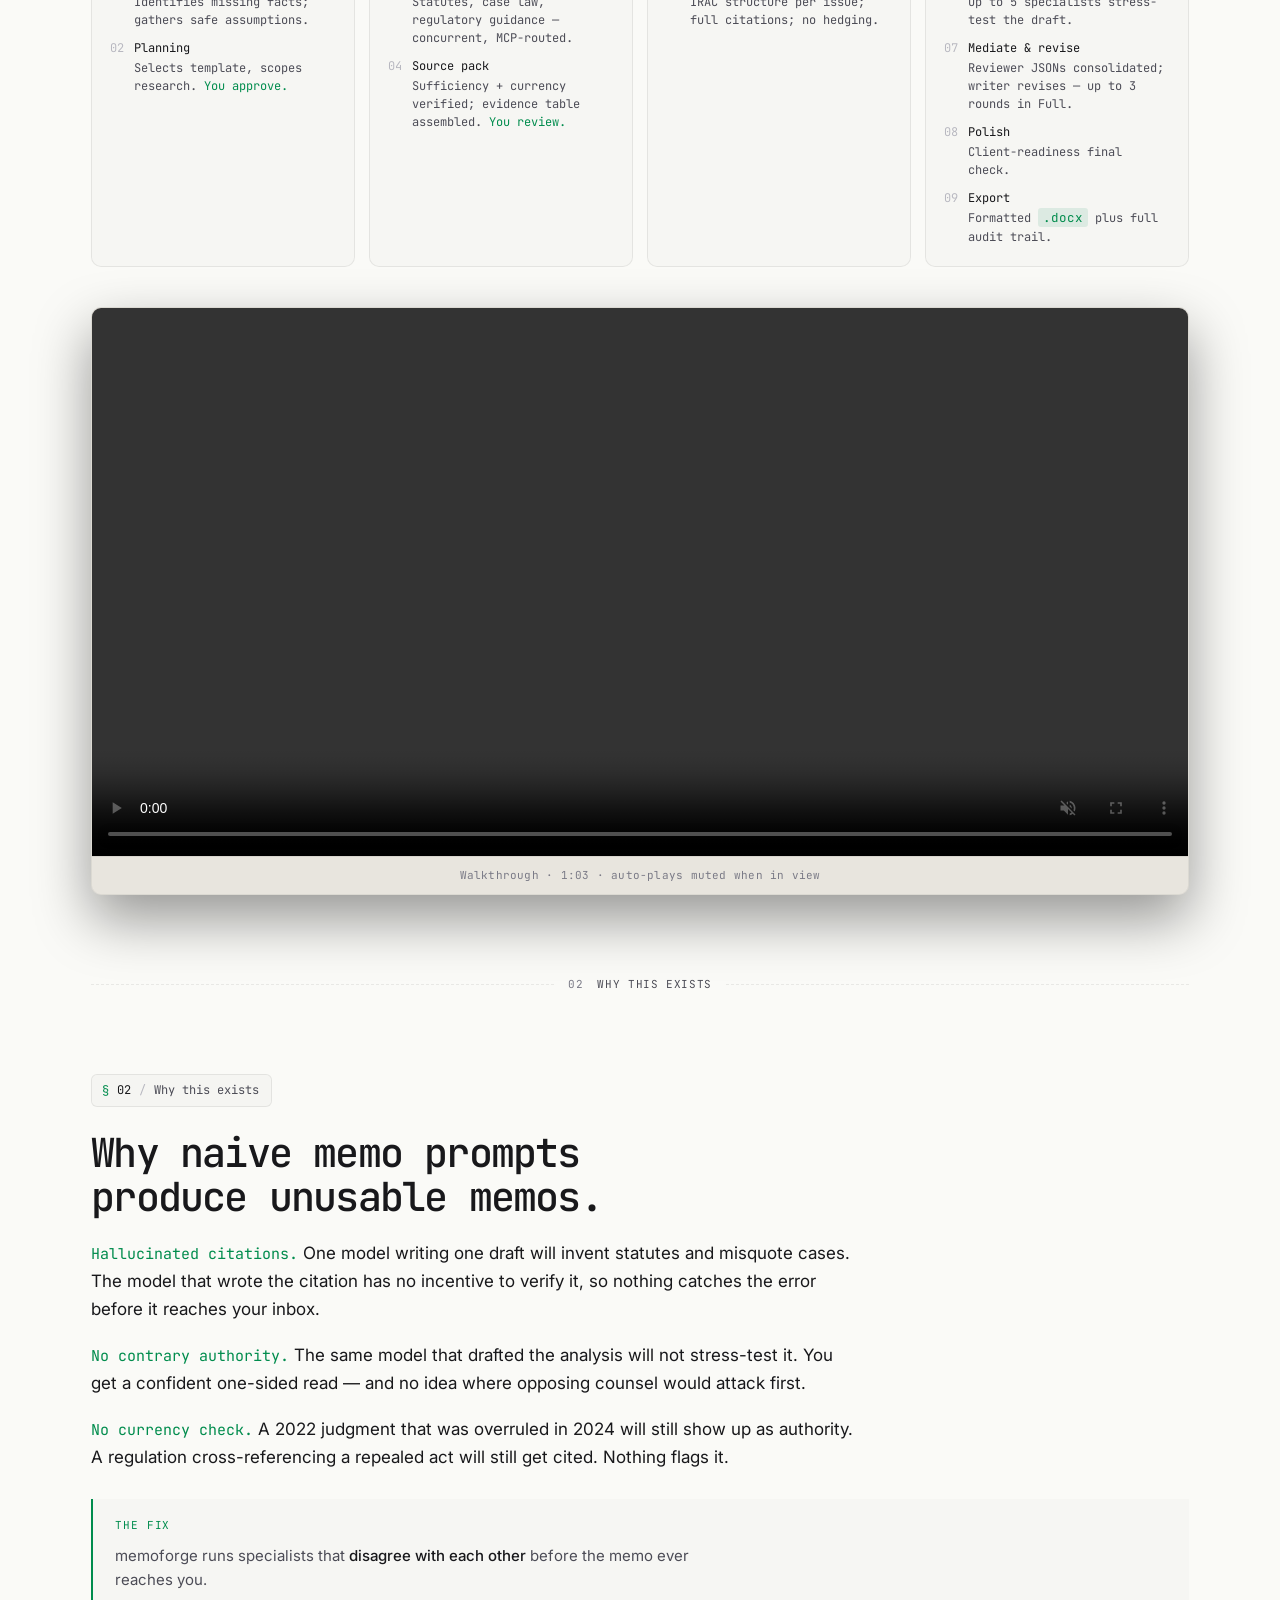
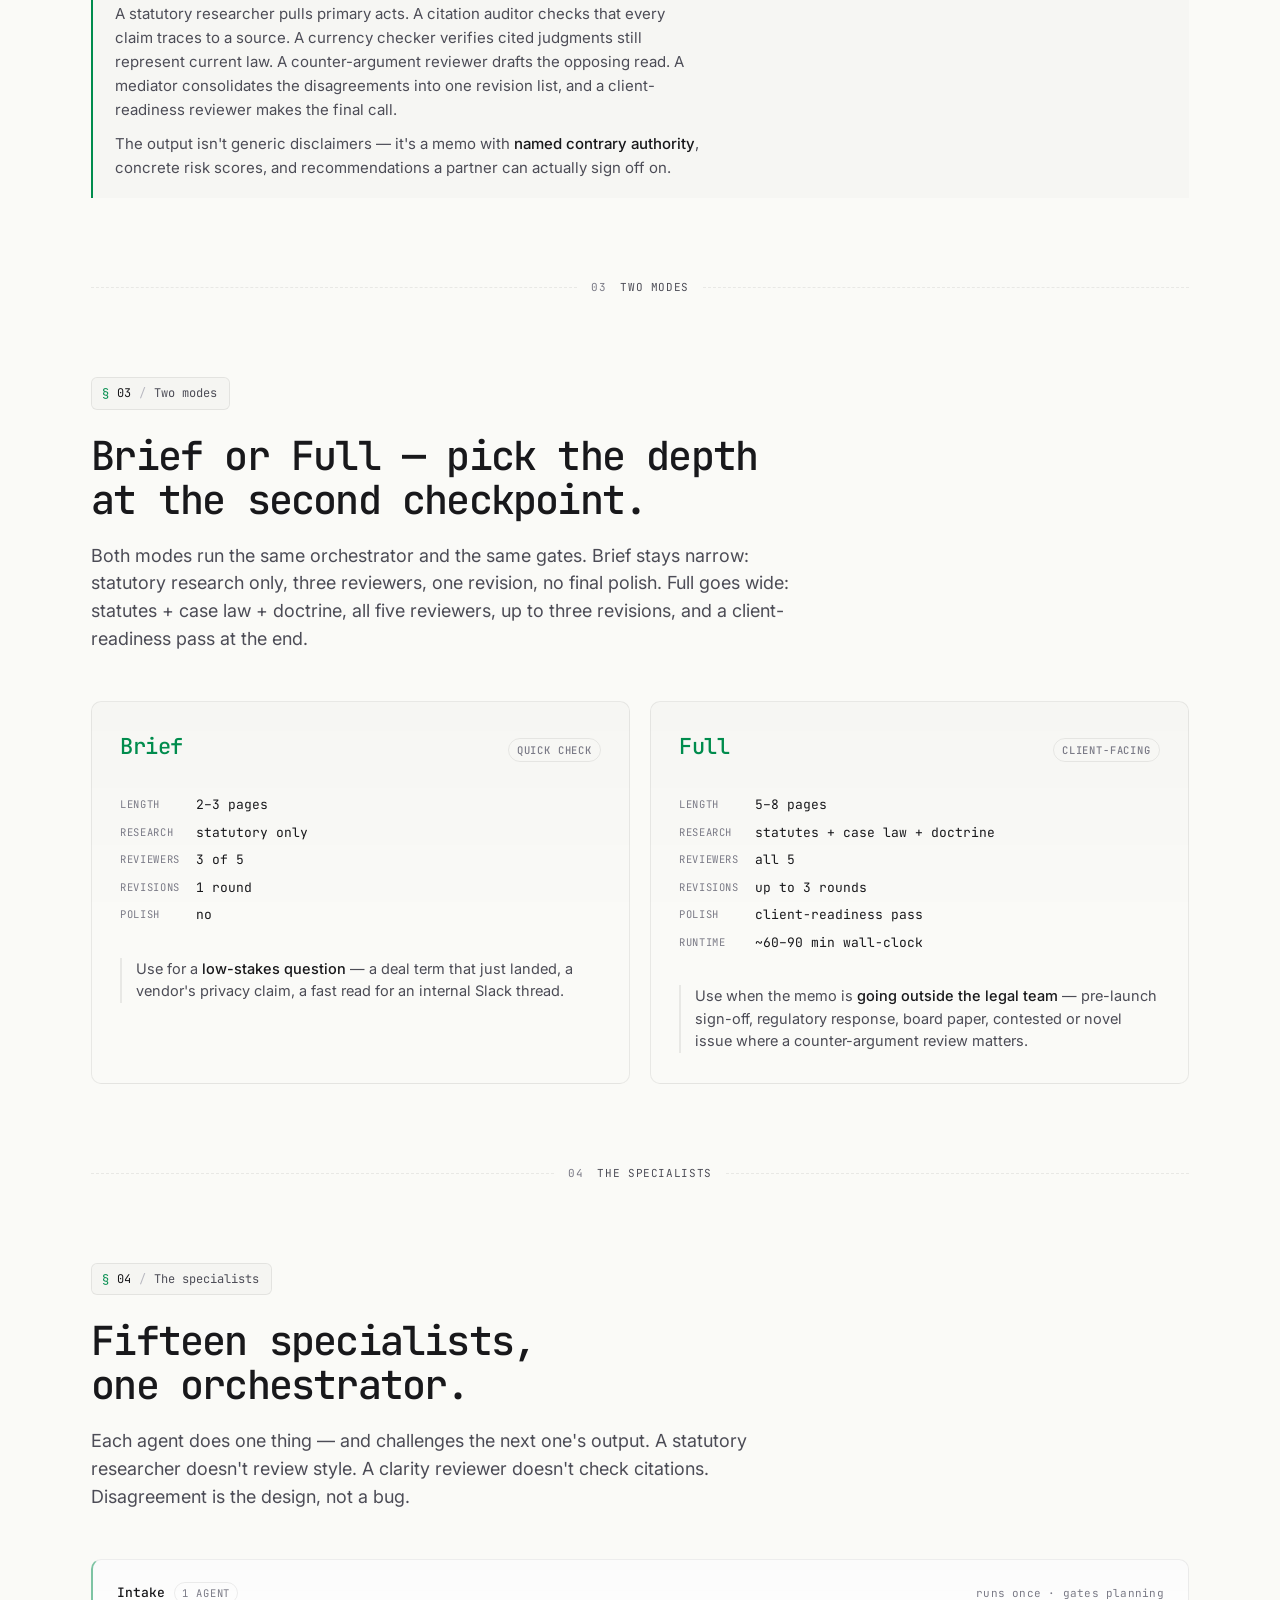
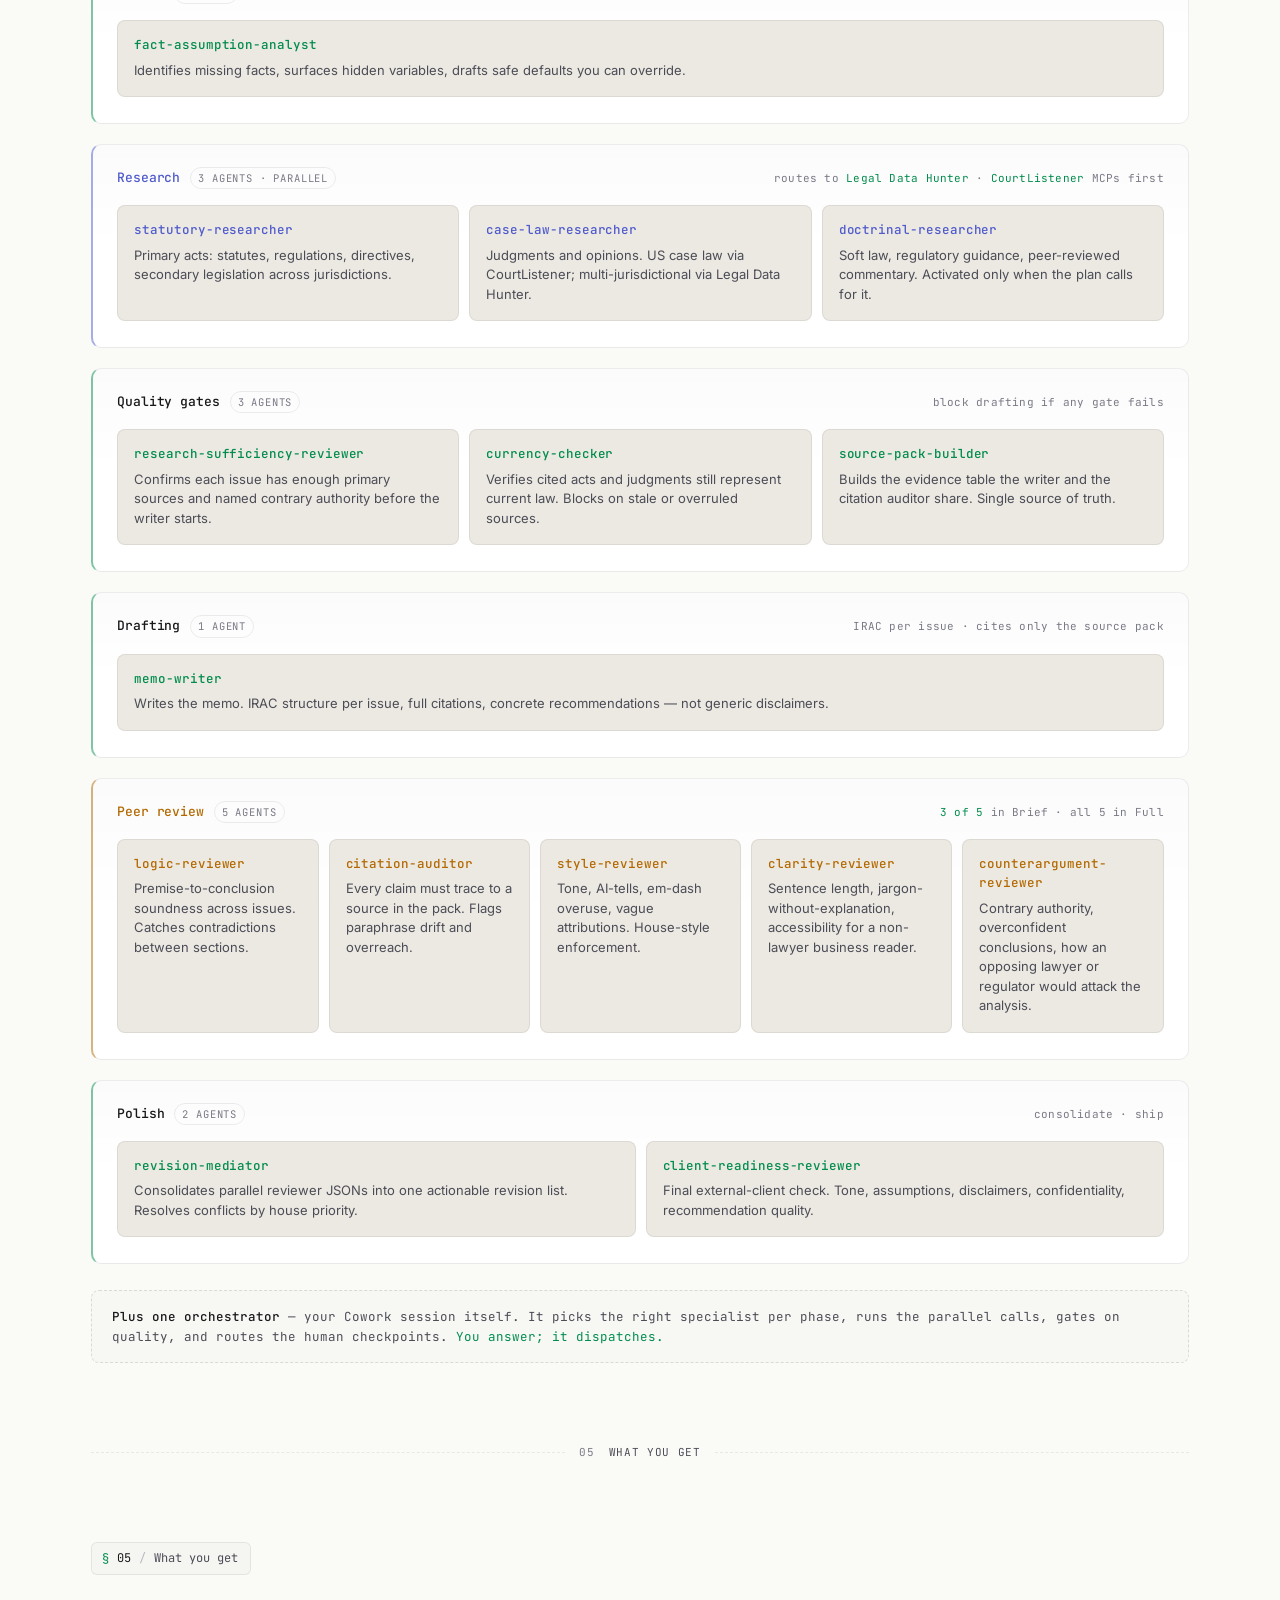
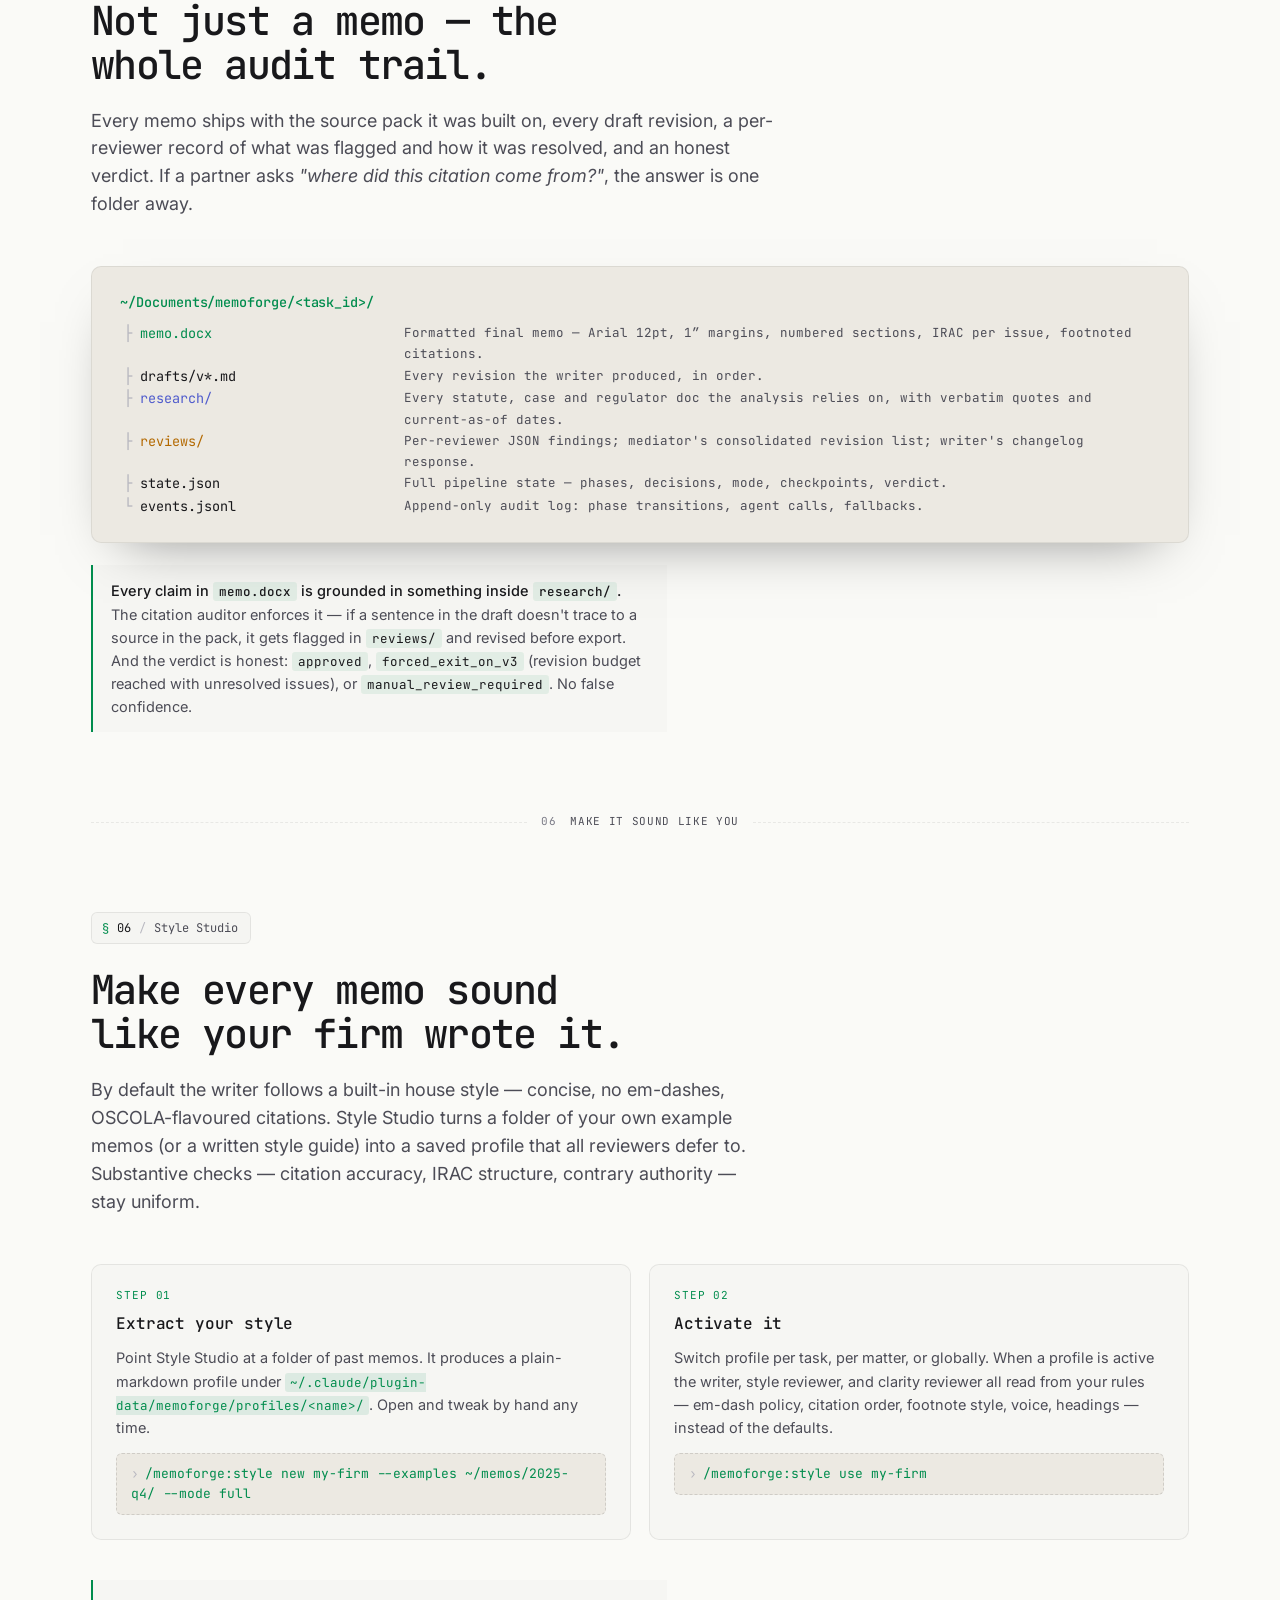
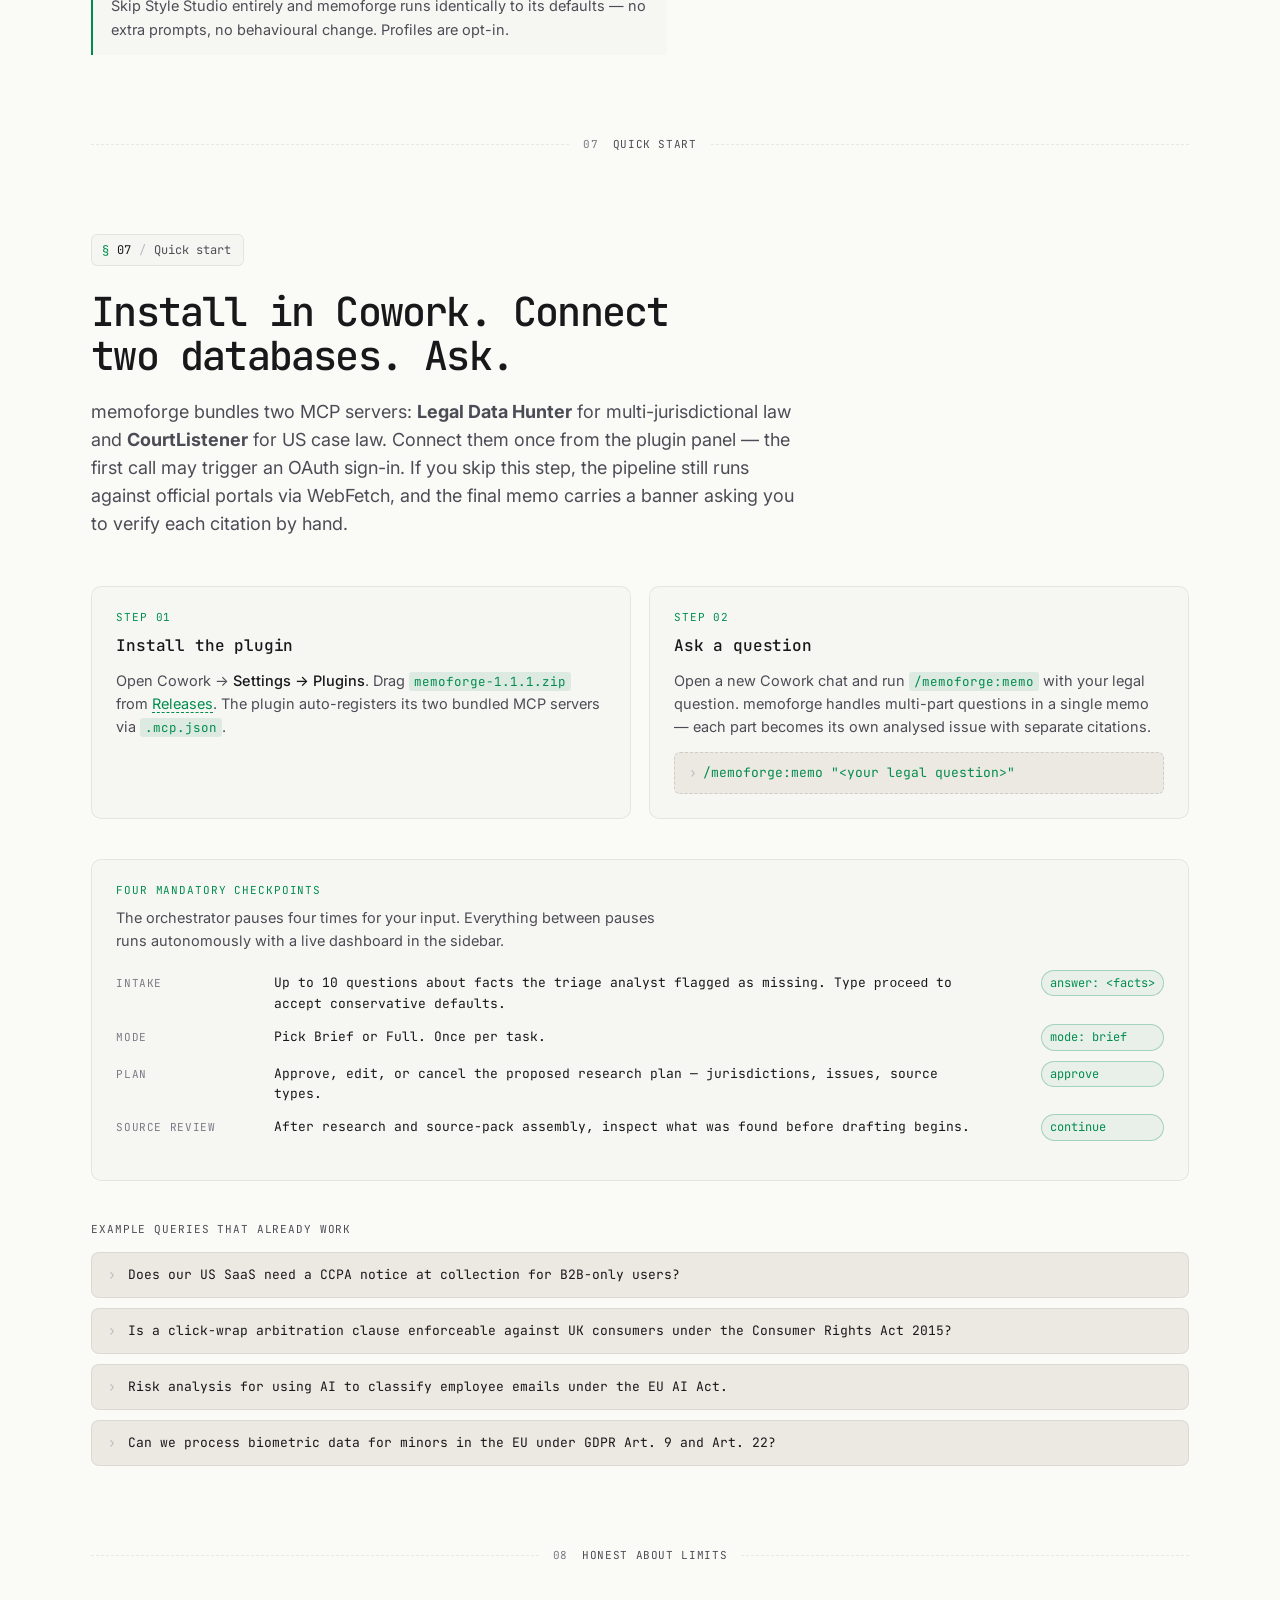
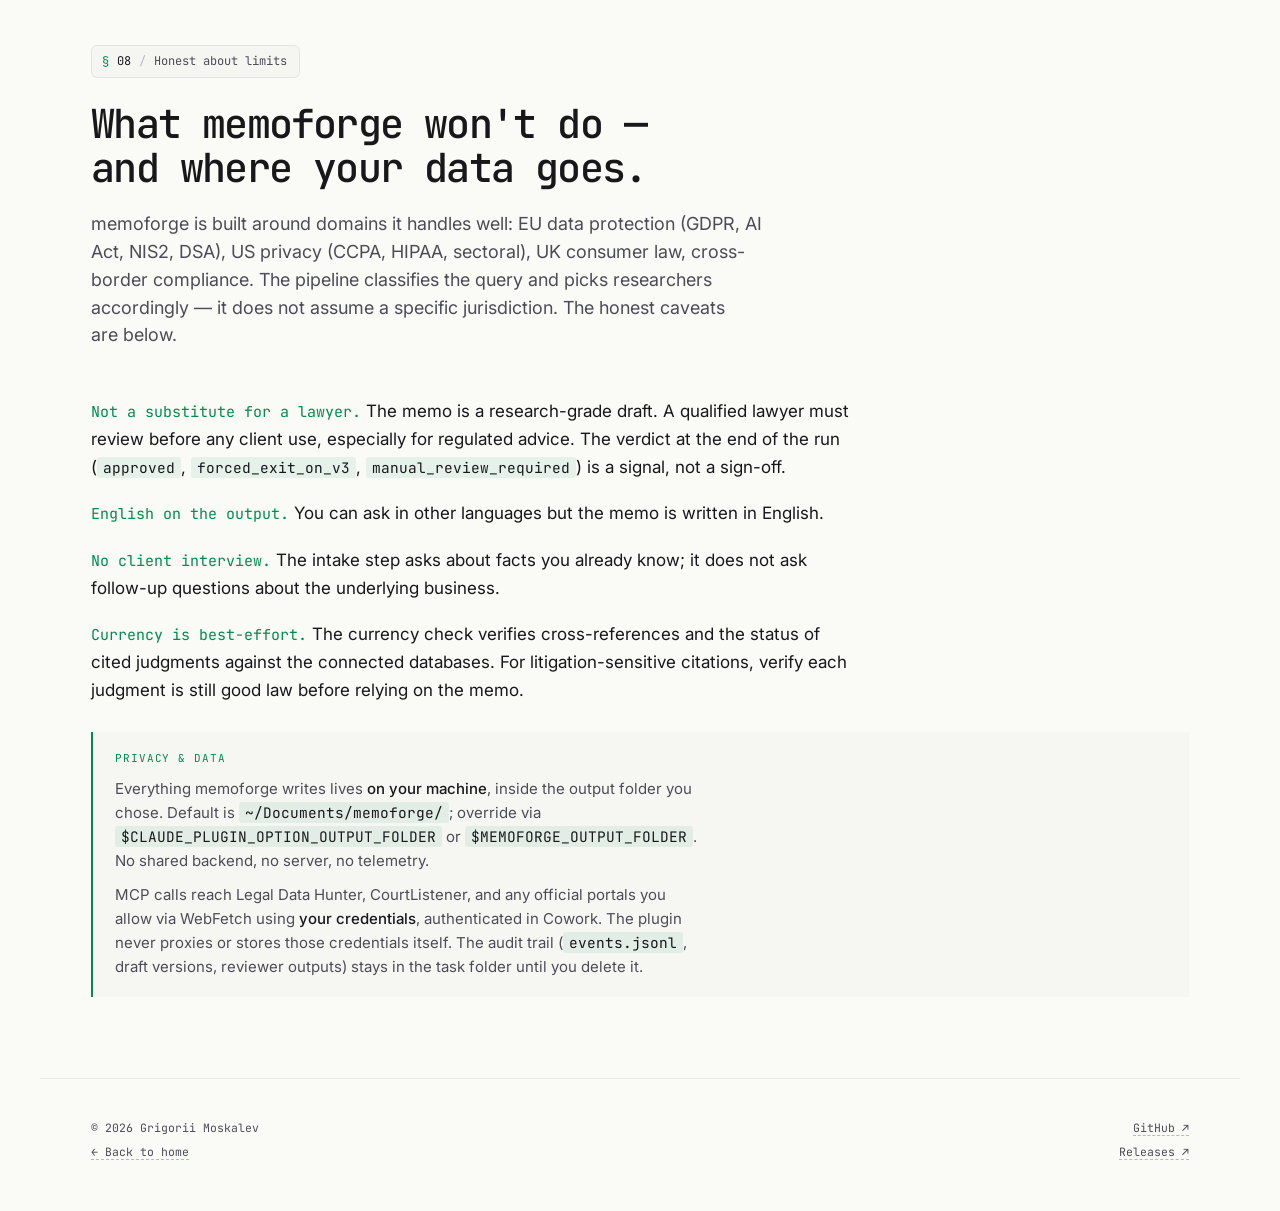
==== commit 17f5f51a: "Sync memoforge page to v1.1.1 and add walkthrough video - Bump version refs (JSON-LD softwareVersion" ====
--- a/legal-memo-writer.html
+++ b/legal-memo-writer.html
@@ -24,7 +24,7 @@
         "name": "memoforge",
         "alternateName": "Legal Memo Writer",
         "url": "https://gmoskalev.com/legal-memo-writer",
-        "softwareVersion": "1.0.0",
+        "softwareVersion": "1.1.1",
         "applicationCategory": "DeveloperApplication",
         "operatingSystem": "Windows, macOS, Linux",
         "description": "memoforge is a Cowork plugin that turns a research-grade legal question into a structured, footnoted .docx memorandum. A multi-agent pipeline mirrors a small legal team: a triage analyst clarifies missing facts, three researchers pull statutes, case law and regulator guidance in parallel, a currency check confirms the law is still good, a writer drafts IRAC, five reviewers stress-test the draft, a mediator consolidates findings, and the writer revises up to three rounds before client-readiness polish and .docx export.",
@@ -1221,6 +1221,35 @@
     }
 
     /* ════════════════════════════════════════════════════════════════
+       DEMO VIDEO
+       ════════════════════════════════════════════════════════════════ */
+    .demo-video {
+      margin: 40px 0 0;
+      position: relative;
+      border: 1px solid var(--hair);
+      border-radius: 10px;
+      overflow: hidden;
+      background: var(--bg-deep);
+      box-shadow: 0 24px 56px rgba(0, 0, 0, 0.4);
+    }
+    .demo-video__el {
+      width: 100%;
+      height: auto;
+      display: block;
+      background: var(--bg-deep);
+    }
+    .demo-video__cap {
+      font-family: var(--font-mono);
+      font-size: 11px;
+      color: var(--fg-dimmer);
+      text-align: center;
+      padding: 10px 12px;
+      border-top: 1px solid var(--hair);
+      background: rgb(var(--ink) / 0.015);
+      letter-spacing: 0.02em;
+    }
+
+    /* ════════════════════════════════════════════════════════════════
        REVEAL ANIMATIONS
        ════════════════════════════════════════════════════════════════ */
     [data-reveal="fade"] {
@@ -1335,7 +1364,7 @@
       </p>
 
       <div class="subhero__meta">
-        <span class="pill pill--new"><span class="pill__dot" aria-hidden="true"></span>v1.0.0 · New</span>
+        <span class="pill pill--new"><span class="pill__dot" aria-hidden="true"></span>v1.1.1 · New</span>
         <span class="pill">Cowork plugin</span>
         <span class="pill">Legal Data Hunter + CourtListener</span>
         <span class="pill">Style Studio</span>
@@ -1530,6 +1559,21 @@
           </div>
         </div>
       </div>
+      <figure class="demo-video" data-reveal="fade">
+        <video
+          class="demo-video__el"
+          src="/videos/memoforge-promo.mp4"
+          muted
+          playsinline
+          controls
+          controlslist="nodownload"
+          preload="metadata"
+          aria-label="memoforge walkthrough: from a legal question to a finished .docx memo"
+        >
+          Your browser doesn't support HTML5 video. <a href="/videos/memoforge-promo.mp4">Download the walkthrough</a>.
+        </video>
+        <figcaption class="demo-video__cap">Walkthrough · 1:03 · auto-plays muted when in view</figcaption>
+      </figure>
     </section>
 
     <div class="divider"><span class="divider__num">02</span><span class="divider__txt">why this exists</span></div>
@@ -1865,7 +1909,7 @@
           <div class="install-step__num">Step 01</div>
           <div class="install-step__title">Install the plugin</div>
           <div class="install-step__body">
-            Open Cowork → <strong>Settings → Plugins</strong>. Drag <code>memoforge-1.0.0.zip</code> from <a href="https://github.com/gregmos/memoforge/releases" target="_blank" rel="noopener">Releases</a>. The plugin auto-registers its two bundled MCP servers via <code>.mcp.json</code>.
+            Open Cowork → <strong>Settings → Plugins</strong>. Drag <code>memoforge-1.1.1.zip</code> from <a href="https://github.com/gregmos/memoforge/releases" target="_blank" rel="noopener">Releases</a>. The plugin auto-registers its two bundled MCP servers via <code>.mcp.json</code>.
           </div>
         </div>
 
@@ -1998,6 +2042,26 @@
         revealEls.forEach(function (el) { el.classList.add('reveal--in'); });
       }
 
+      // ─── Demo video — lazy autoplay (muted) on first viewport entry ──
+      // Don't use the HTML autoplay attribute: that eagerly downloads ~22MB
+      // even if visitors never reach the video. IntersectionObserver triggers
+      // play() only once the element actually enters view; preload="metadata"
+      // means we only fetch the first ~200KB up front for first-frame display.
+      var demoVid = document.querySelector('.demo-video__el');
+      if (demoVid && !prefersReduced) {
+        var demoStarted = false;
+        var demoIo = new IntersectionObserver(function (entries) {
+          entries.forEach(function (e) {
+            if (e.isIntersecting && !demoStarted) {
+              demoVid.play().catch(function () { /* autoplay denied — user can press play */ });
+              demoStarted = true;
+              demoIo.disconnect();
+            }
+          });
+        }, { threshold: 0.5 });
+        demoIo.observe(demoVid);
+      }
+
       // ─── Year ──────────────────────────────────────────────────────
       var yearEl = document.getElementById('year');
       if (yearEl) yearEl.textContent = new Date().getFullYear();
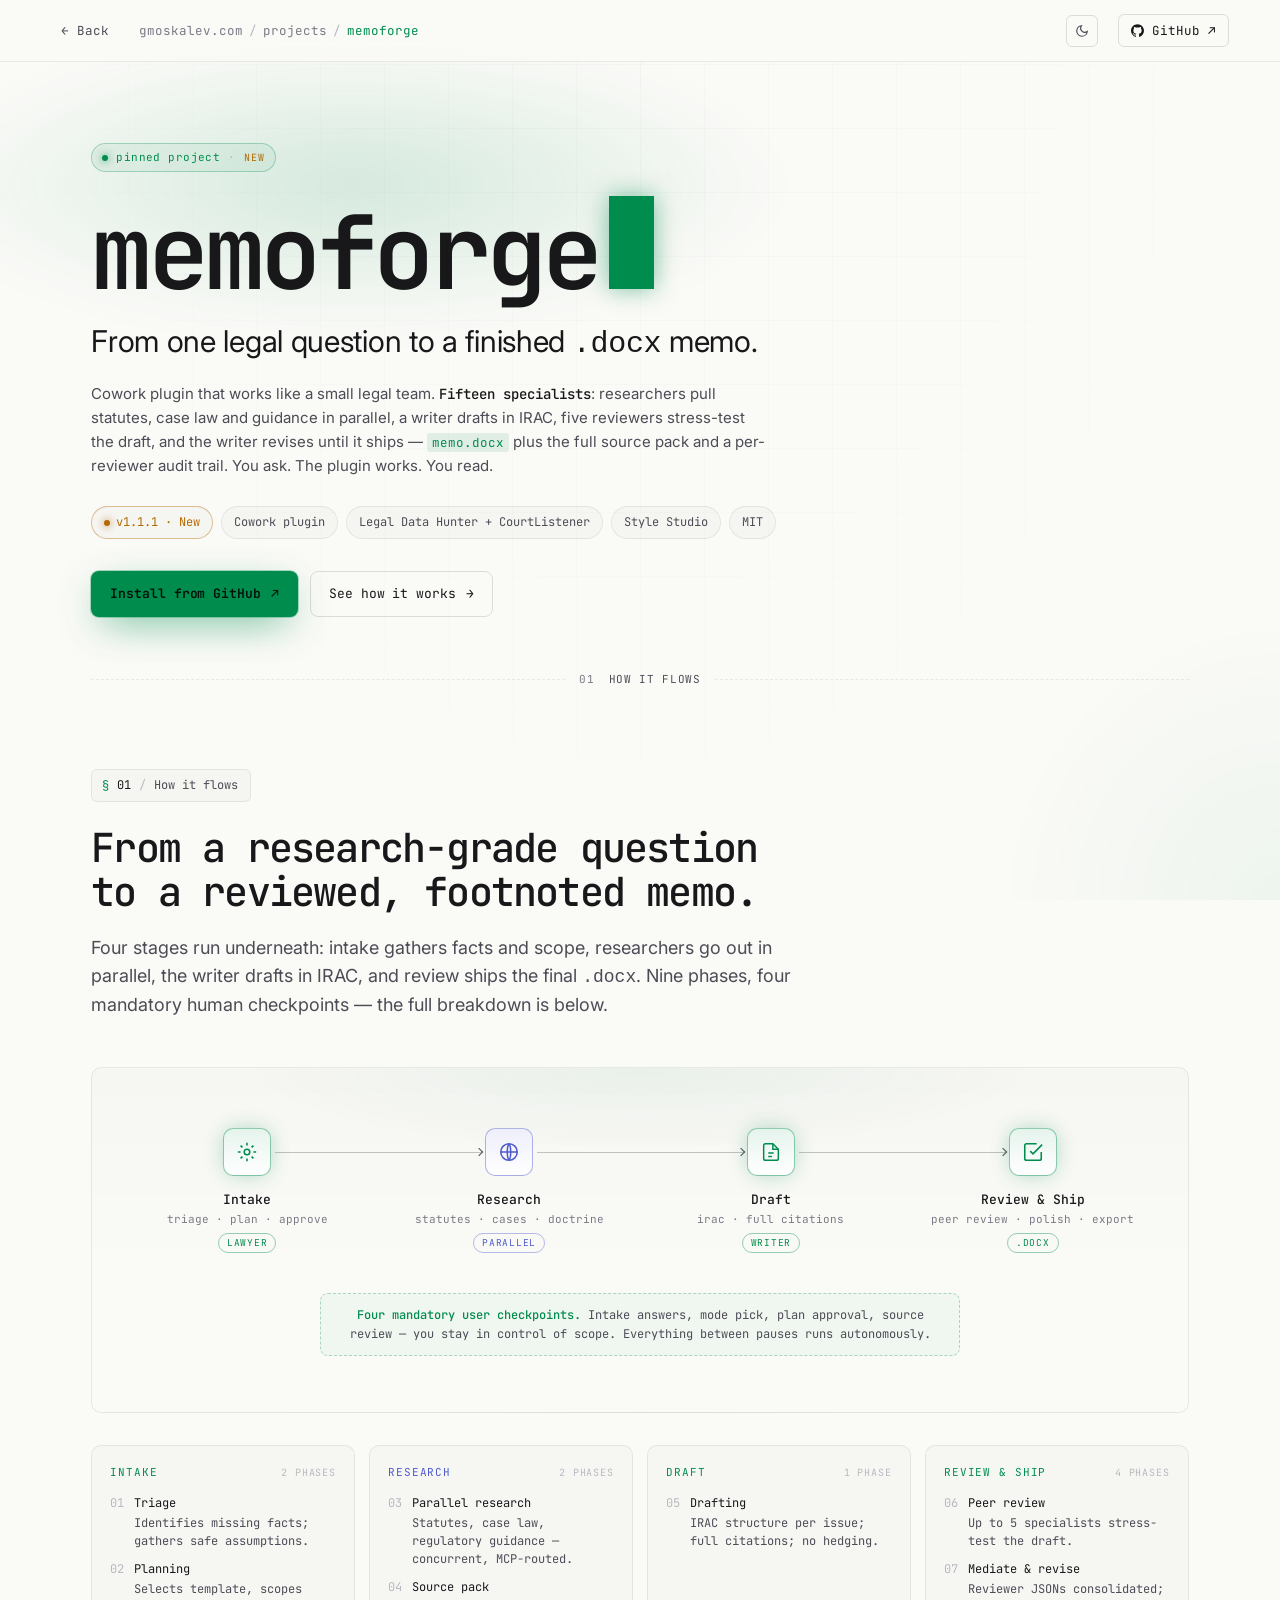
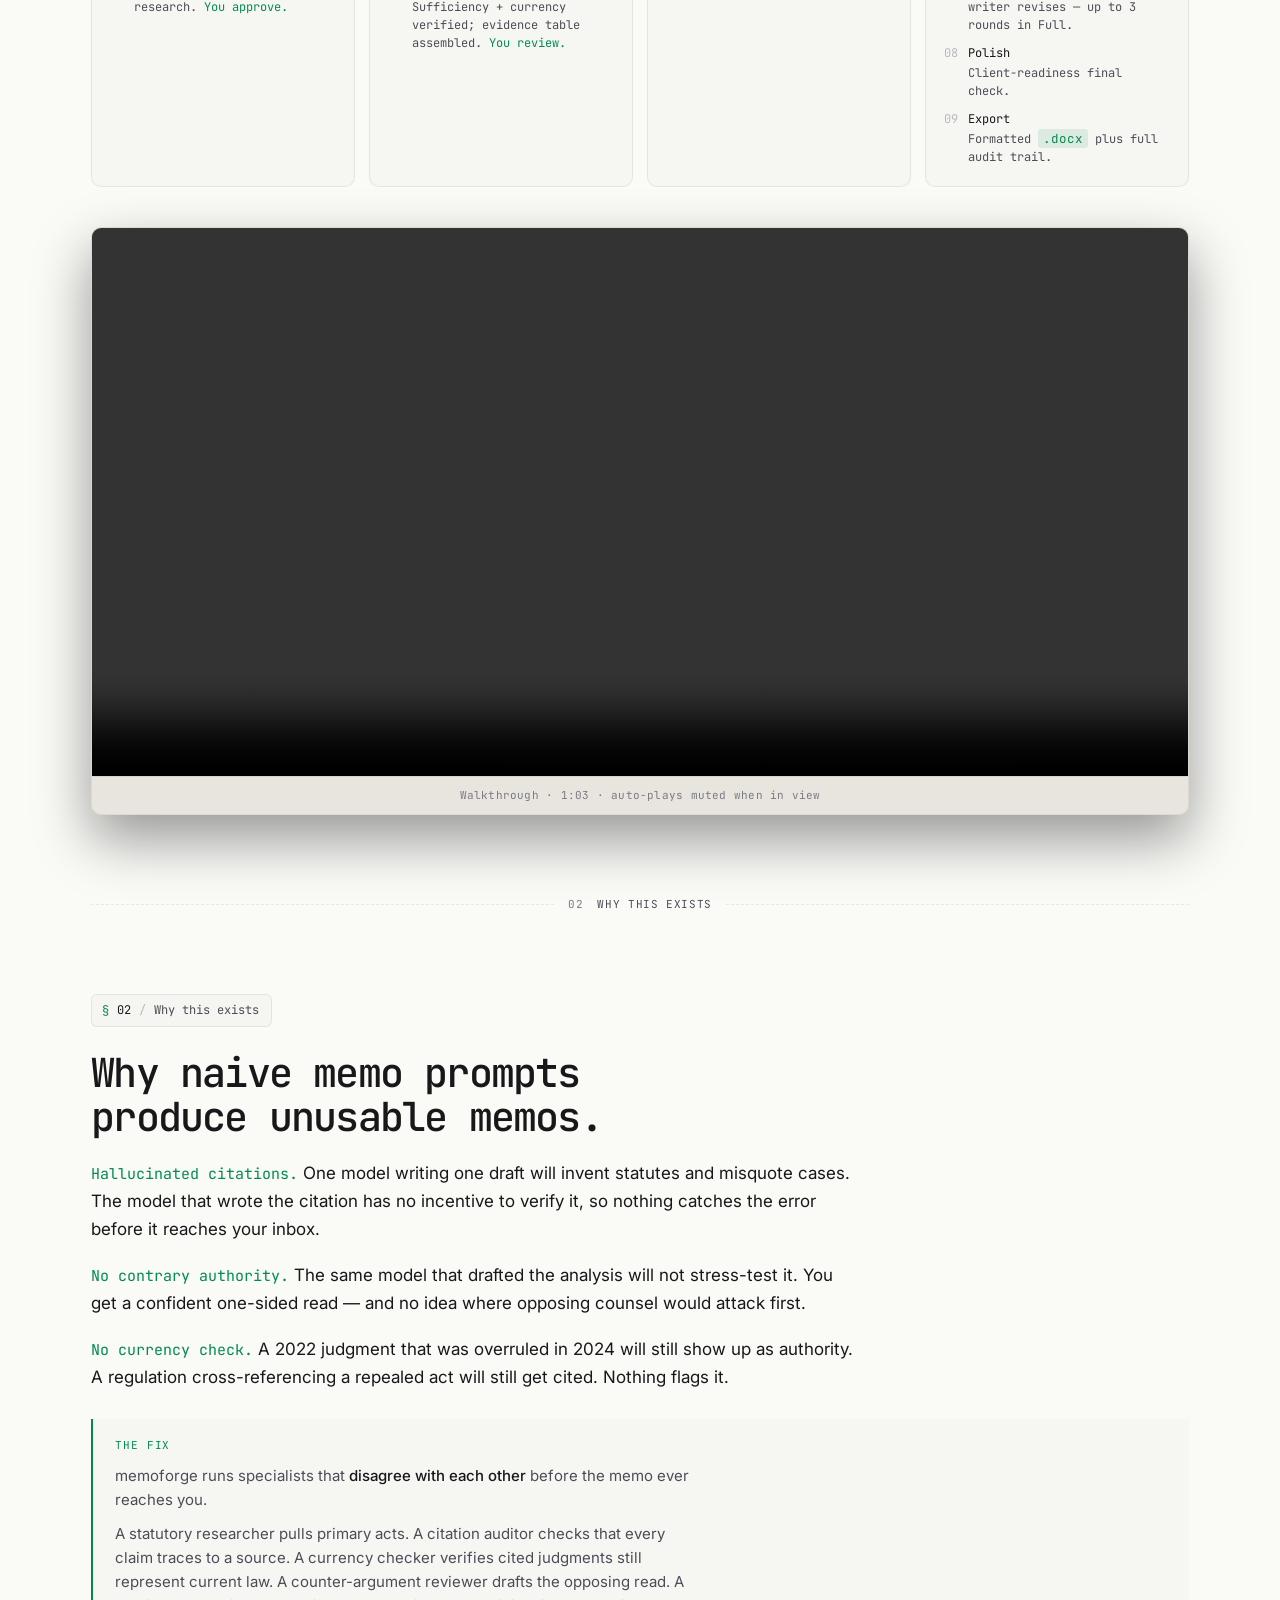
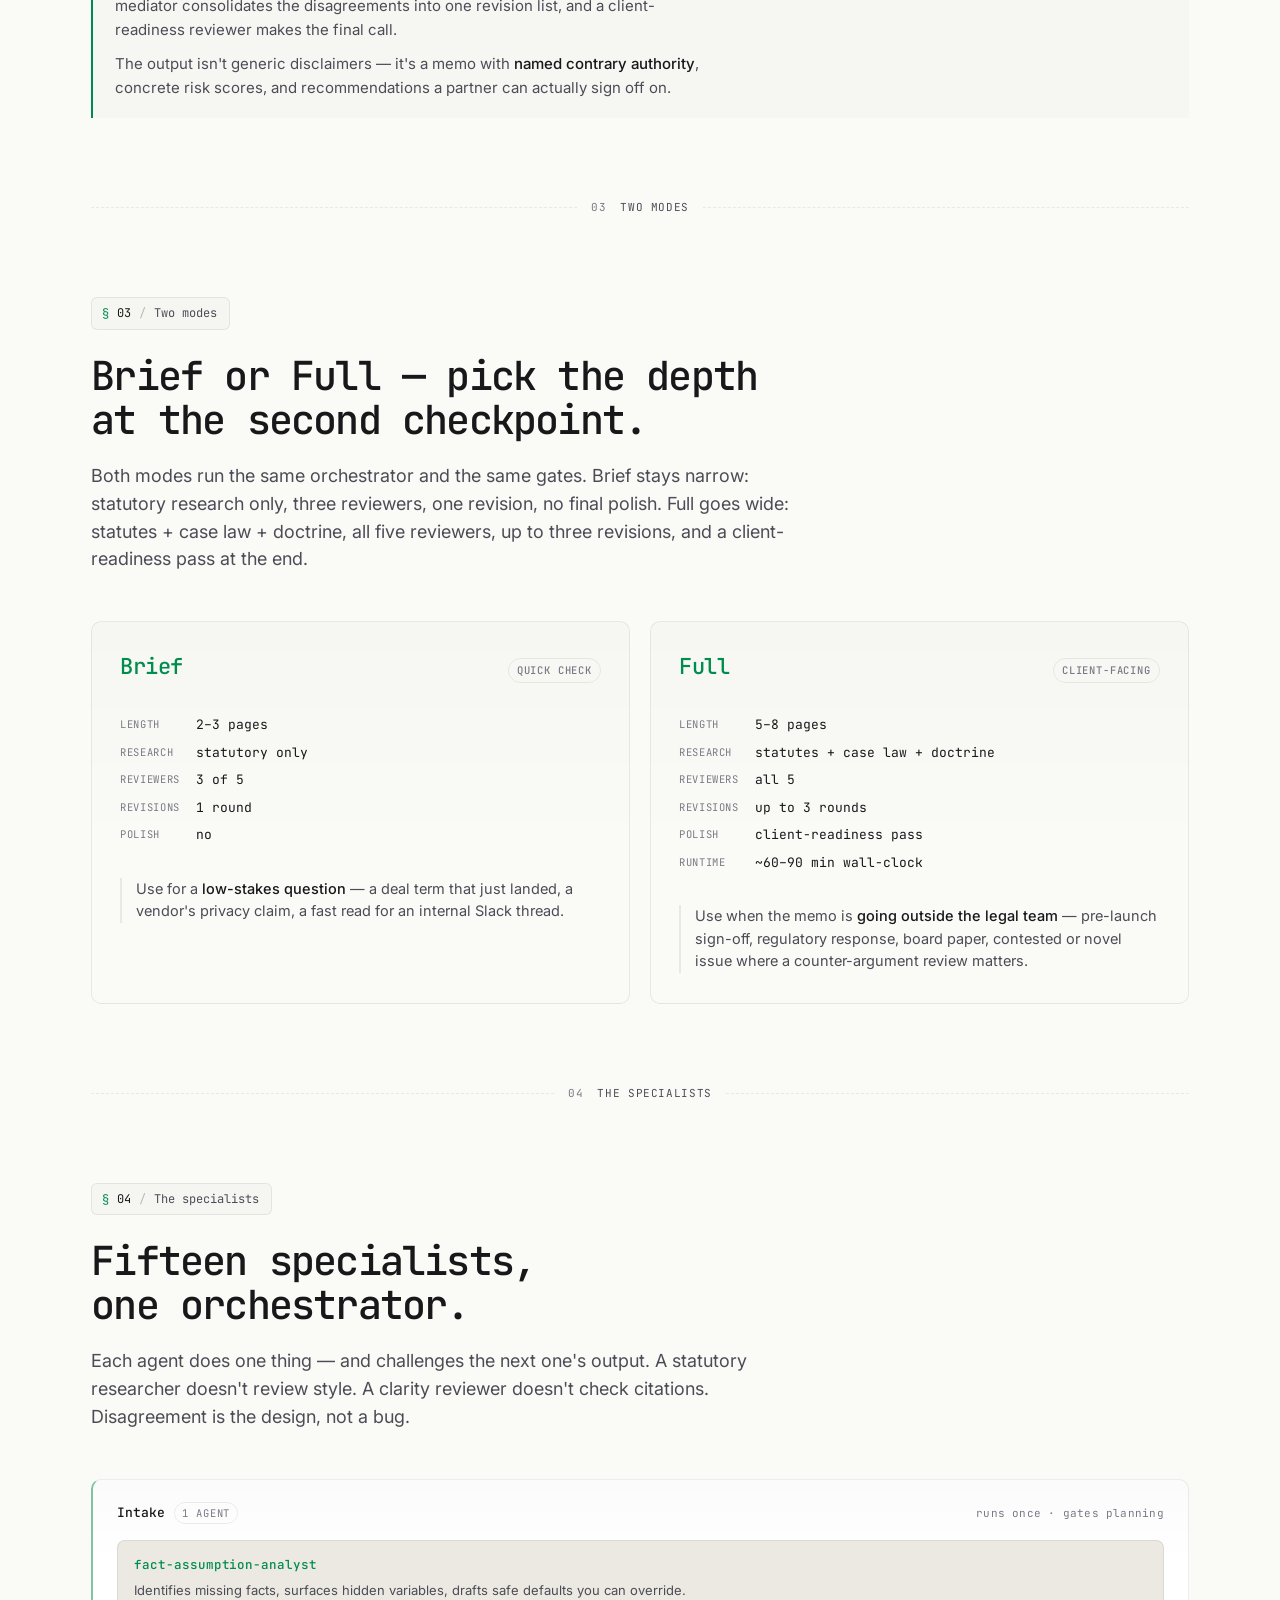
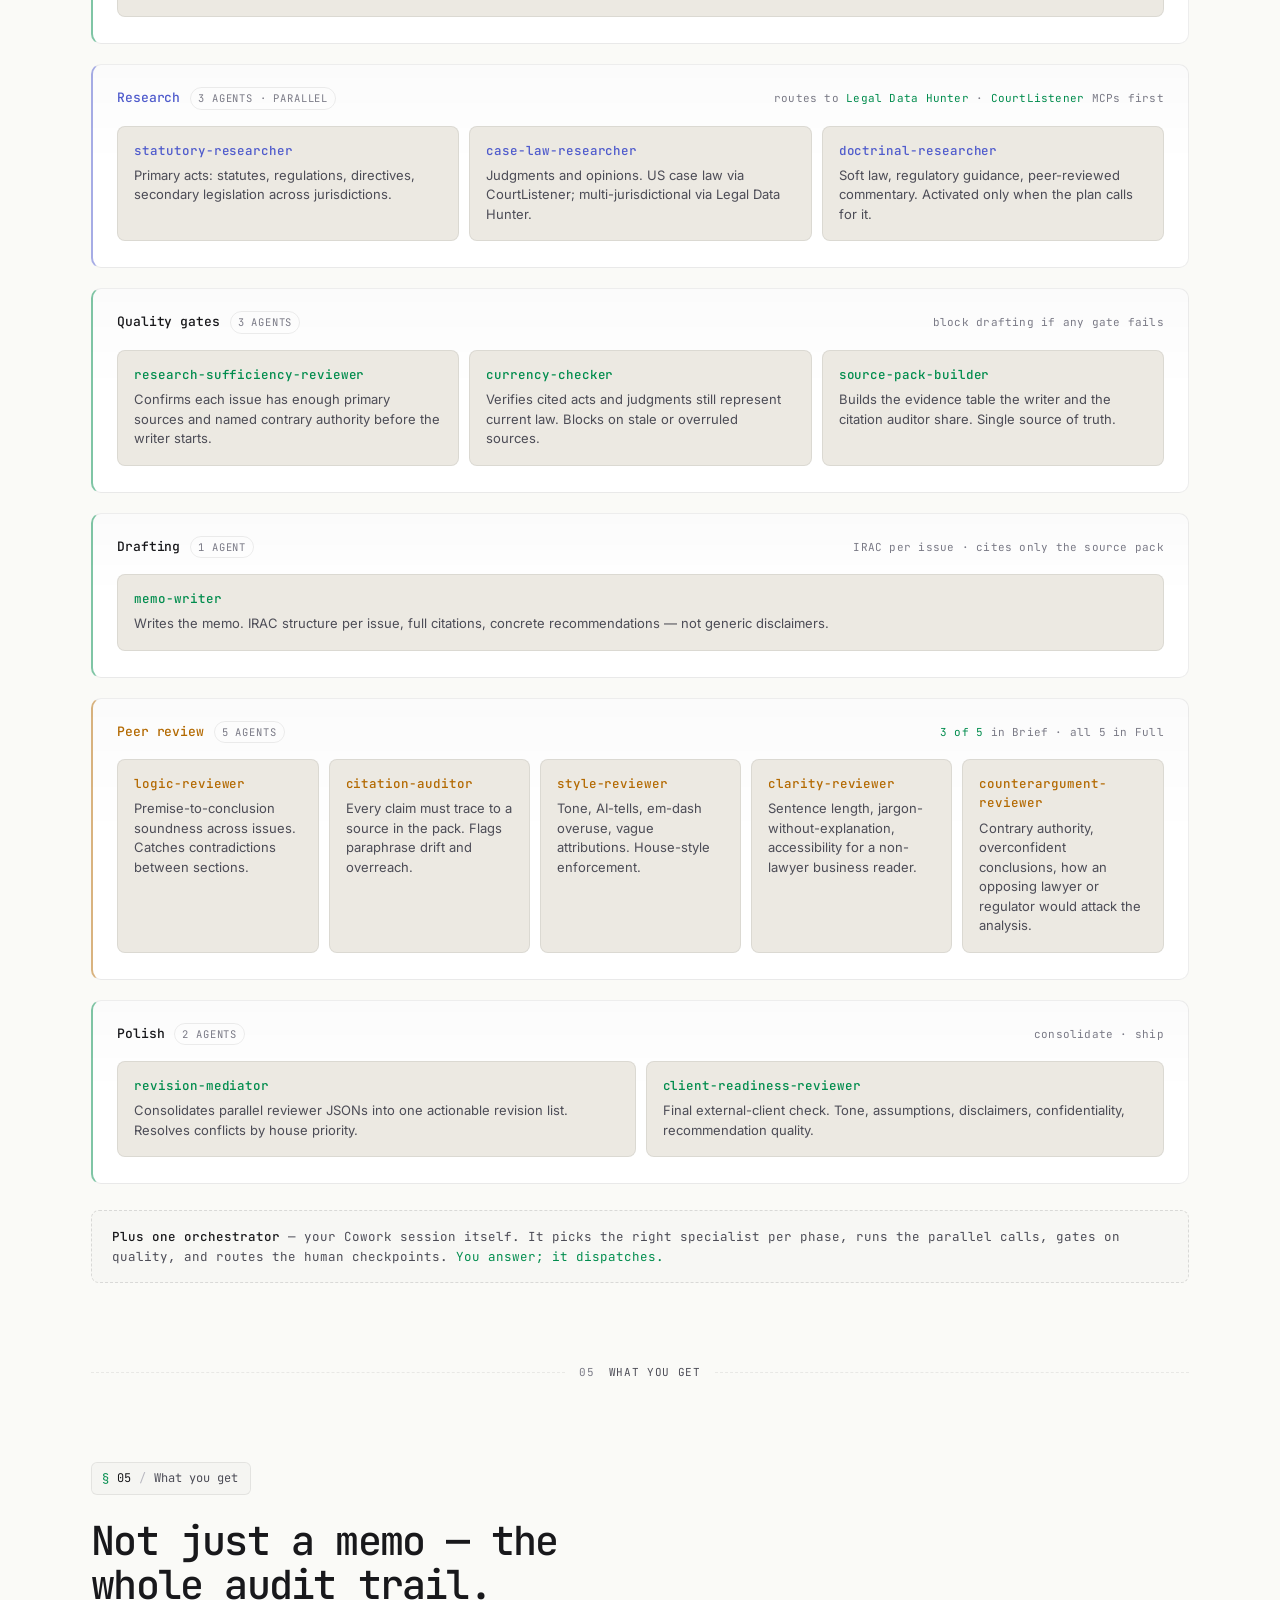
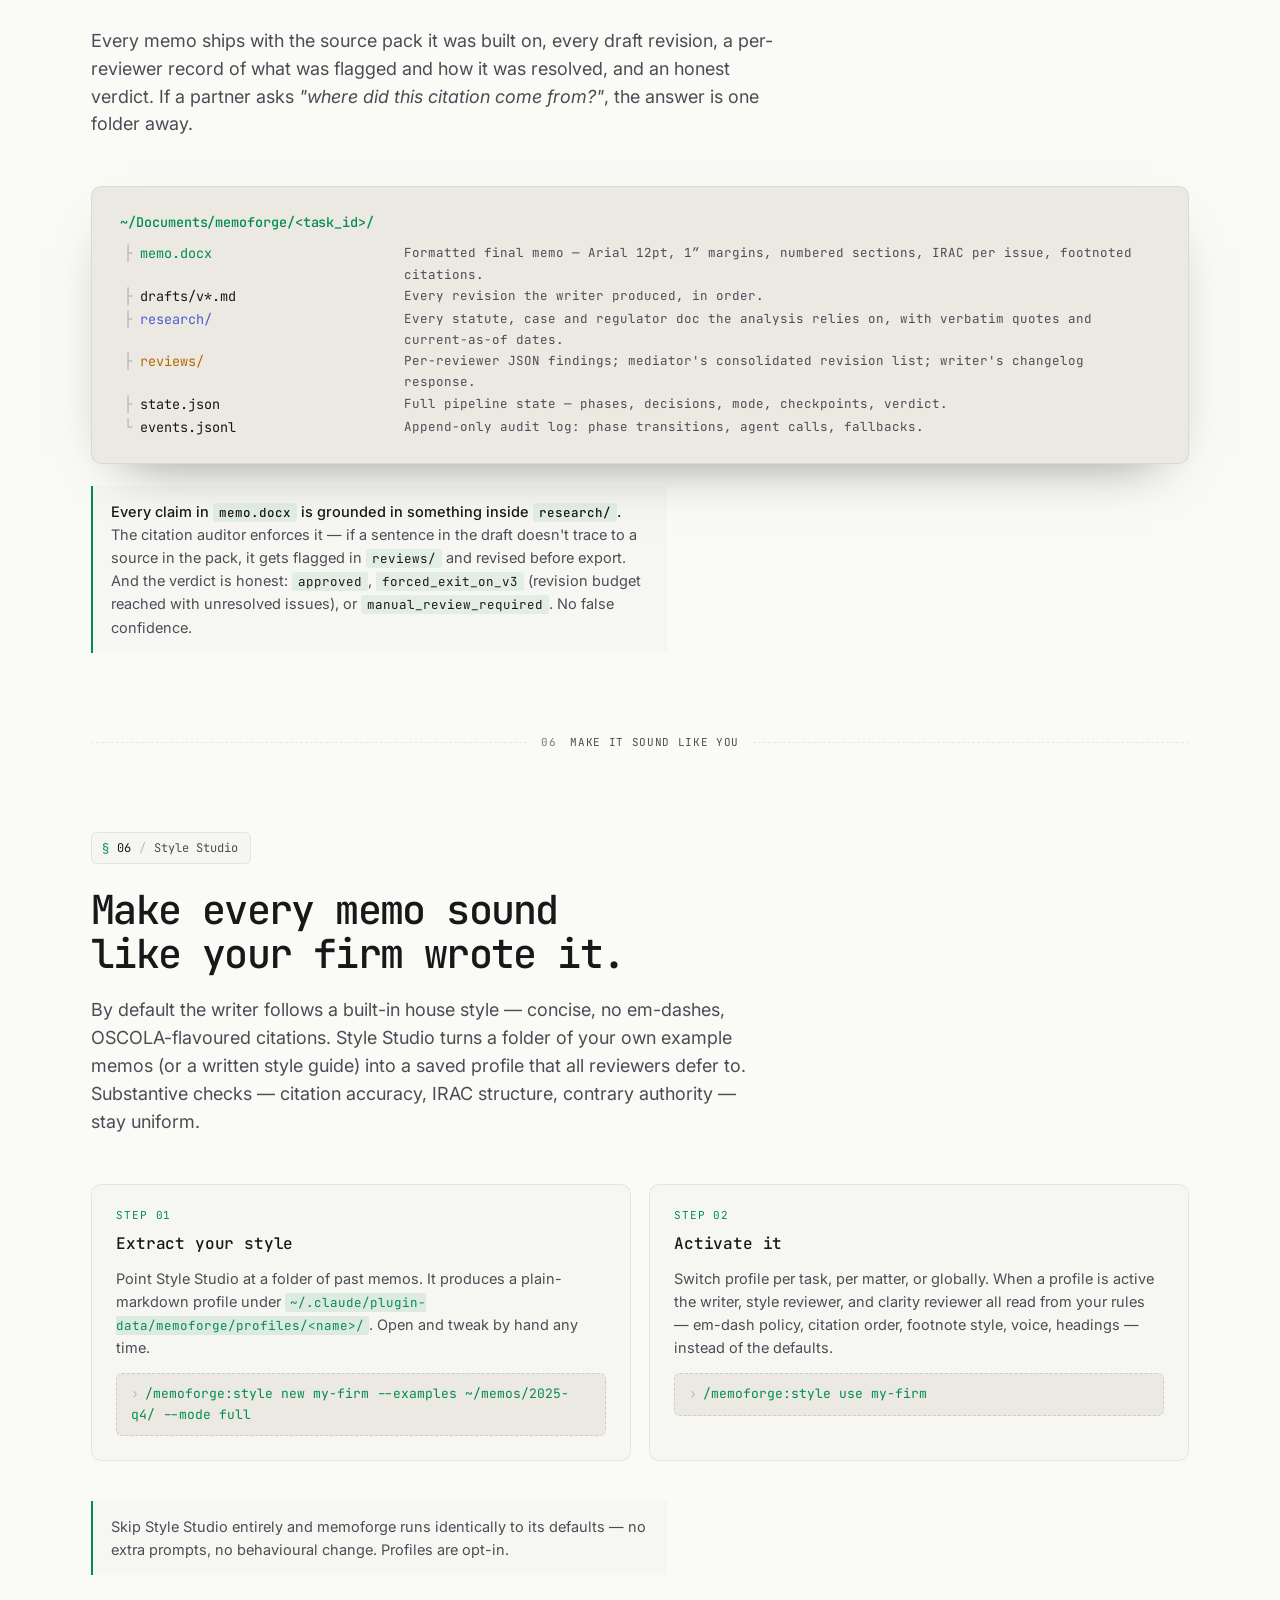
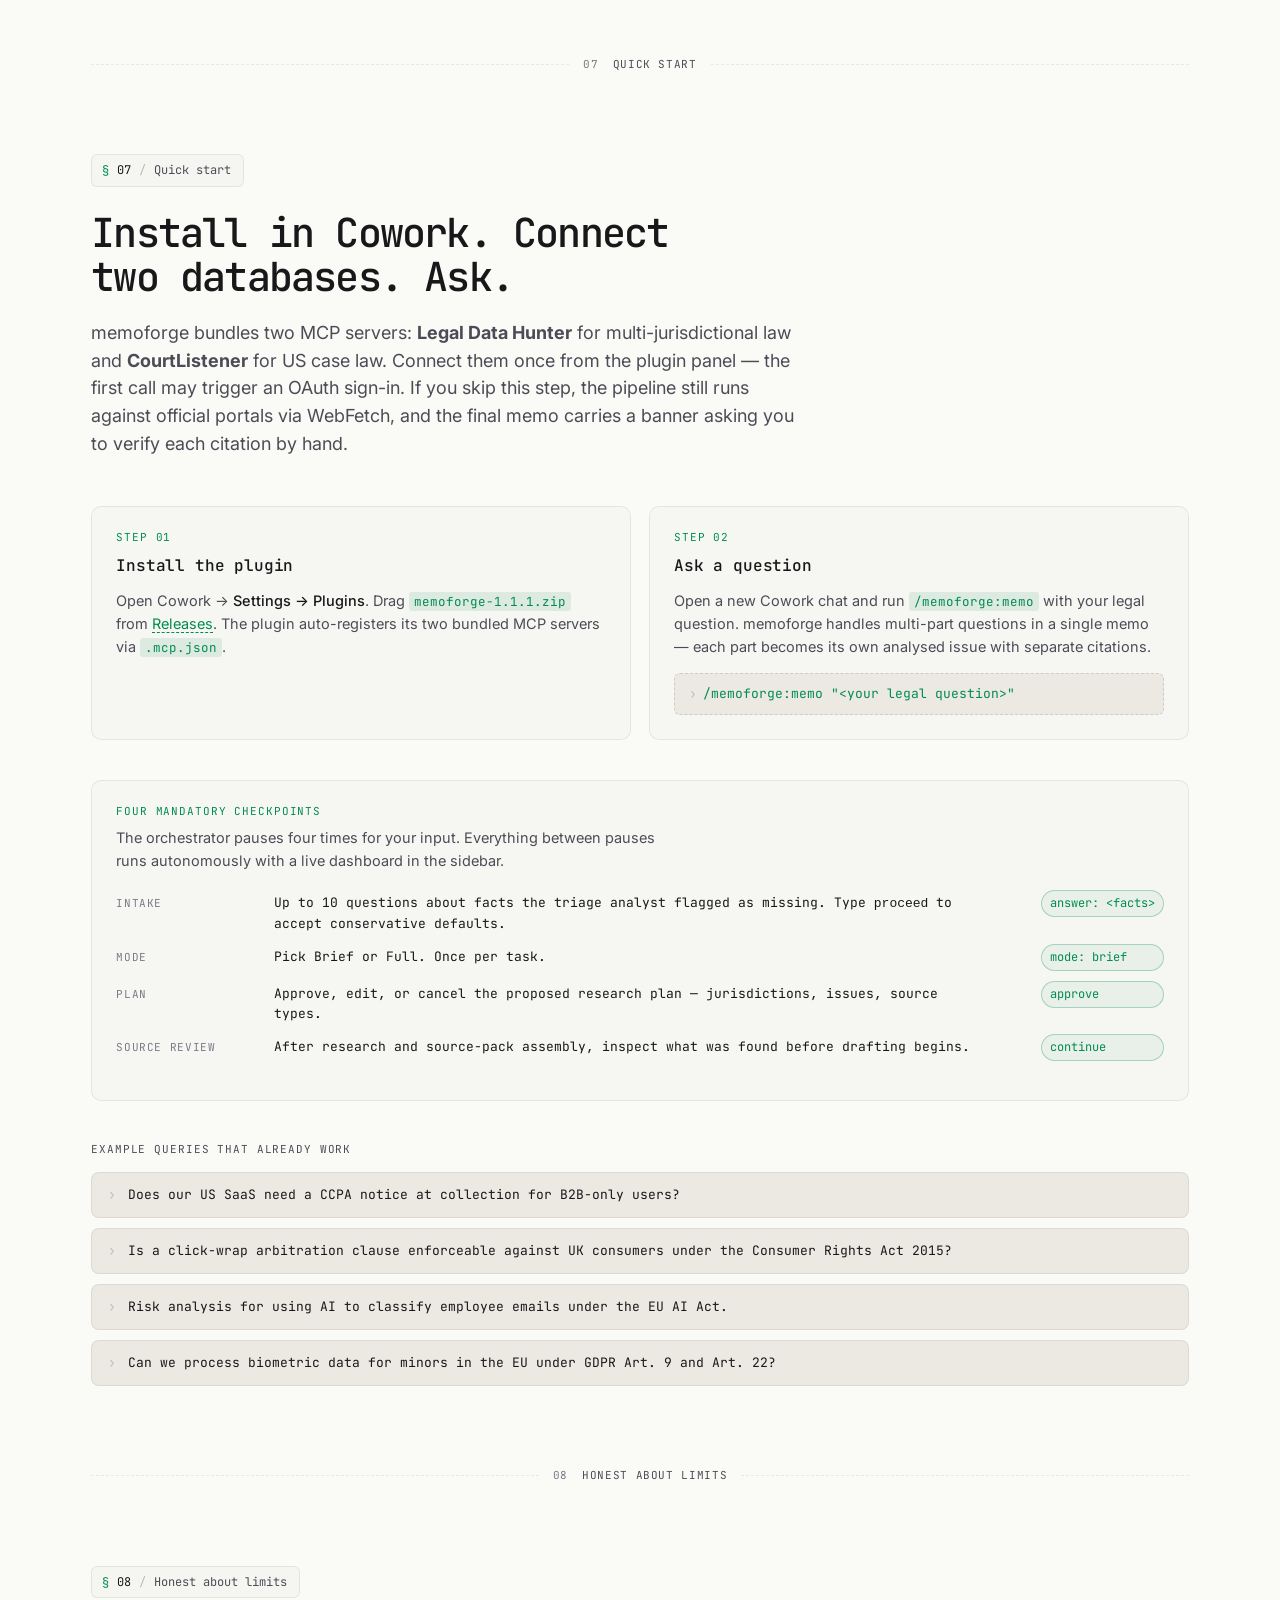
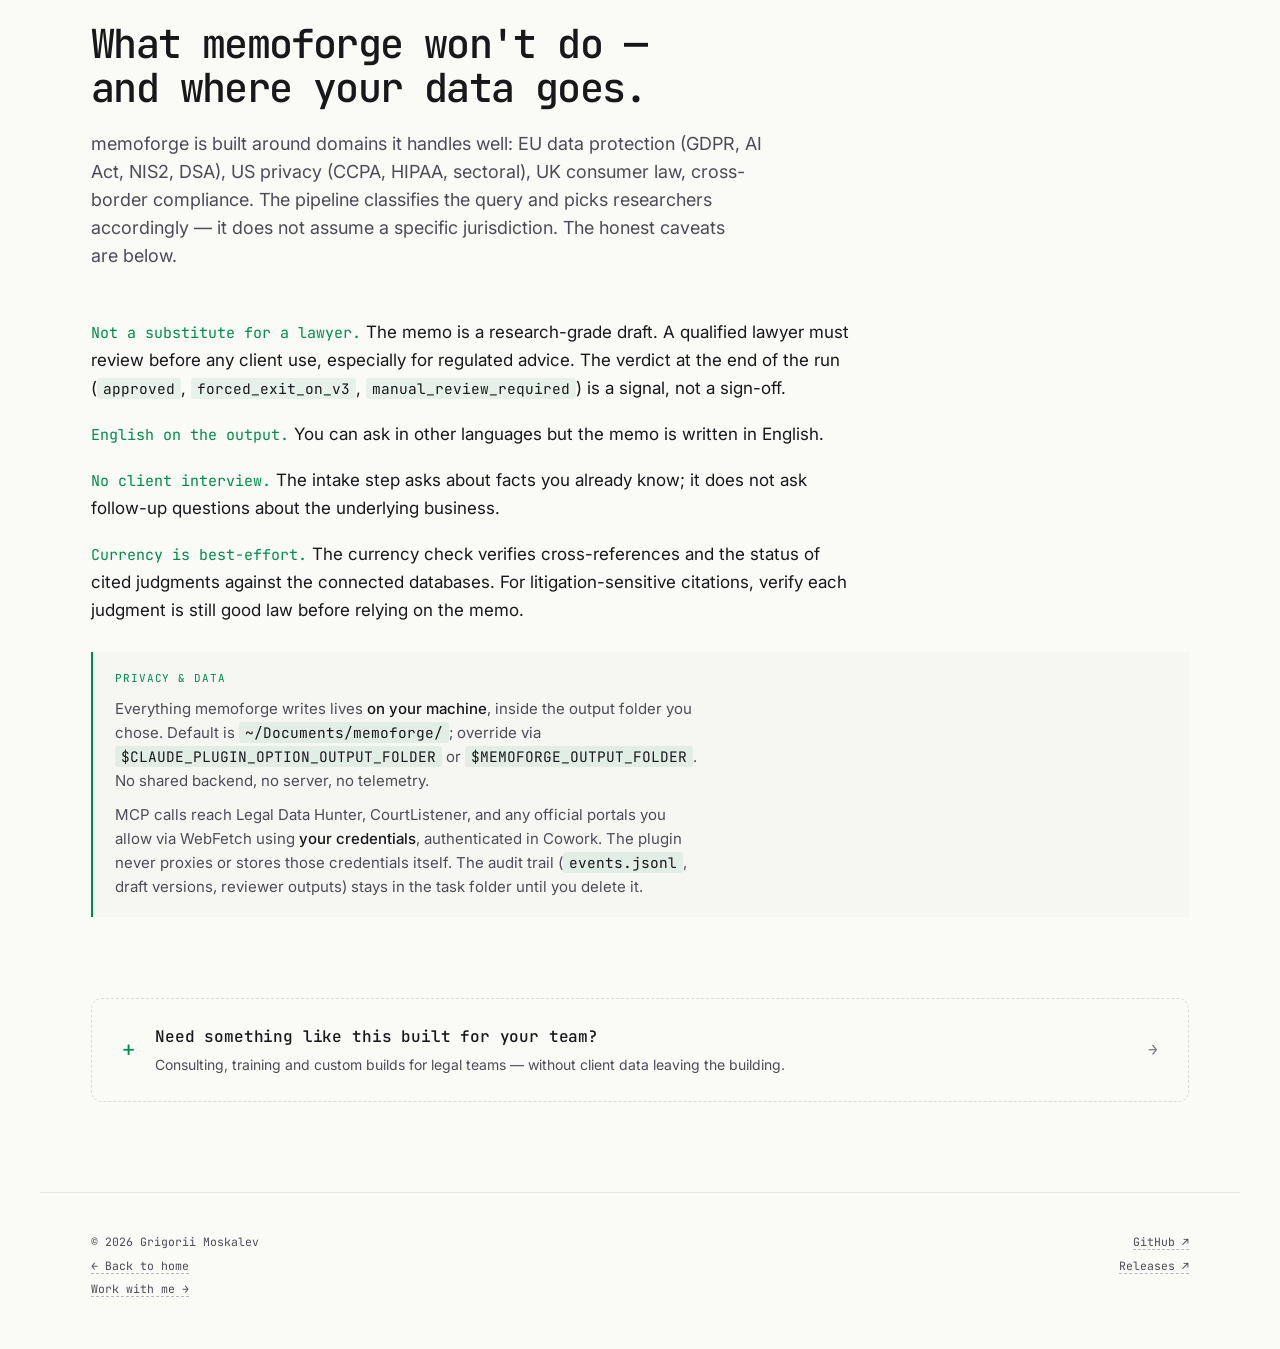
==== commit 22a73ee6: "Add Work with me page, sync PII Shield to v2.2.0, polish memoforge - New /work page: services (Solo/" ====
--- a/legal-memo-writer.html
+++ b/legal-memo-writer.html
@@ -1311,9 +1311,94 @@
       .footer { flex-direction: column; }
       .footer__col--right { text-align: left; align-items: flex-start; }
     }
+
+    /* WORK WITH ME BANNER */
+    .work-banner-wrap {
+      max-width: var(--max);
+      margin: 0 auto;
+      padding: 0 var(--gutter) clamp(72px, 10vh, 120px);
+    }
+    .work-banner {
+      display: flex;
+      align-items: center;
+      gap: 20px;
+      padding: 26px 30px;
+      border: 1px dashed var(--hair-2);
+      border-radius: 10px;
+      transition: border-color 180ms ease, background 180ms ease, transform 240ms ease;
+    }
+    .work-banner:hover,
+    .work-banner:focus-visible {
+      border-color: var(--accent);
+      background: color-mix(in oklab, var(--accent) 4%, transparent);
+      transform: translateY(-2px);
+    }
+    .work-banner__plus { font-family: var(--font-mono); font-size: 22px; color: var(--accent); flex: none; }
+    .work-banner__body { flex: 1; min-width: 0; }
+    .work-banner__title { display: block; font-family: var(--font-mono); font-size: 16px; font-weight: 500; letter-spacing: -0.01em; color: var(--fg); margin-bottom: 4px; }
+    .work-banner__sub { display: block; font-size: 14px; line-height: 1.5; color: var(--fg-dim); }
+    .work-banner__arrow { font-family: var(--font-mono); font-size: 16px; color: var(--fg-dimmer); flex: none; transition: color 160ms ease, transform 160ms ease; }
+    .work-banner:hover .work-banner__arrow,
+    .work-banner:focus-visible .work-banner__arrow { color: var(--accent); transform: translateX(2px); }
+    @media (max-width: 560px) { .work-banner { flex-direction: column; align-items: flex-start; gap: 12px; } }
+
+    /* TABLE OF CONTENTS — sticky right rail (desktop only) */
+    .toc {
+      position: fixed;
+      top: 50%;
+      right: 28px;
+      transform: translateY(-50%);
+      z-index: 30;
+      display: flex;
+      flex-direction: column;
+      gap: 1px;
+      padding: 8px 0 8px 14px;
+      border-left: 1px solid var(--hair);
+      font-family: var(--font-mono);
+      font-size: 11px;
+      pointer-events: auto;
+    }
+    @media (max-width: 1280px) { .toc { display: none; } }
+    .toc__item {
+      padding: 6px 8px;
+      color: var(--fg-dim);
+      transition: color 200ms ease;
+      position: relative;
+      white-space: nowrap;
+      letter-spacing: -0.005em;
+    }
+    .toc__item:hover { color: var(--fg); }
+    .toc__item:focus-visible { color: var(--fg); outline-offset: 2px; }
+    .toc__item.is-active { color: var(--accent); }
+    .toc__item.is-active::before {
+      content: '';
+      position: absolute;
+      left: -15px;
+      top: 5px;
+      bottom: 5px;
+      width: 2px;
+      background: var(--accent);
+      box-shadow: 0 0 8px color-mix(in oklab, var(--accent) 60%, transparent);
+    }
+    .toc__num { color: var(--fg-faint); margin-right: 6px; }
+    .toc__item.is-active .toc__num { color: color-mix(in oklab, var(--accent) 70%, var(--fg-faint)); }
   </style>
 </head>
 <body>
+  <!-- ═══════════════════════════════════════════════════════════════
+       TABLE OF CONTENTS / SCROLLSPY (desktop only)
+       ═══════════════════════════════════════════════════════════════ -->
+  <aside class="toc" aria-label="Table of contents">
+    <a href="#pipeline" class="toc__item" data-toc="pipeline"><span class="toc__num">01</span>How it flows</a>
+    <a href="#why" class="toc__item" data-toc="why"><span class="toc__num">02</span>Why this exists</a>
+    <a href="#modes" class="toc__item" data-toc="modes"><span class="toc__num">03</span>Two modes</a>
+    <a href="#agents" class="toc__item" data-toc="agents"><span class="toc__num">04</span>The specialists</a>
+    <a href="#output" class="toc__item" data-toc="output"><span class="toc__num">05</span>What you get</a>
+    <a href="#style" class="toc__item" data-toc="style"><span class="toc__num">06</span>Style Studio</a>
+    <a href="#install" class="toc__item" data-toc="install"><span class="toc__num">07</span>Quick start</a>
+    <a href="#limits" class="toc__item" data-toc="limits"><span class="toc__num">08</span>Limits</a>
+  </aside>
+
   <!-- ═════════════════════════════════ SUBNAV ═════════════════════════════════ -->
   <nav class="subnav">
     <div class="subnav__inner">
@@ -1360,7 +1445,7 @@
       </h1>
       <p class="subhero__tagline">From one legal question to a finished <code>.docx</code> memo.</p>
       <p class="subhero__friendly">
-        Cowork plugin that mirrors a small legal team. <strong>Fifteen specialists</strong> run intake, parallel statutory + case-law + doctrinal research, currency check, IRAC drafting, five-reviewer peer review, mediation, up to three revision rounds, and client-readiness polish — then ship <code>memo.docx</code> with the full source pack and a per-reviewer audit trail. You ask. The plugin works. You read.
+        Cowork plugin that works like a small legal team. <strong>Fifteen specialists</strong>: researchers pull statutes, case law and guidance in parallel, a writer drafts in IRAC, five reviewers stress-test the draft, and the writer revises until it ships — <code>memo.docx</code> plus the full source pack and a per-reviewer audit trail. You ask. The plugin works. You read.
       </p>
 
       <div class="subhero__meta">
@@ -1386,15 +1471,15 @@
     <div class="divider"><span class="divider__num">01</span><span class="divider__txt">how it flows</span></div>
 
     <!-- ═════════════════════════════════ 01 PIPELINE ═════════════════════════════════ -->
-    <section id="pipeline" class="section">
+    <section id="pipeline" class="section" data-toc-target>
       <div class="section-label">
         <span class="section-label__sigil">§</span>
         <span class="section-label__num">01</span>
         <span class="section-label__slash">/</span>
         <span class="section-label__title">How it flows</span>
       </div>
-      <h2 class="section__h" data-reveal="settle">From a research-grade question to a court-citable memo.</h2>
-      <p class="section__lede">A four-stage flow runs underneath: intake gathers facts and scope; three researchers go out in parallel; the writer drafts IRAC; five reviewers stress-test the draft, a mediator consolidates findings, the writer revises up to three rounds, and a client-readiness polish ships <code>memo.docx</code>. Nine phases, four mandatory human checkpoints.</p>
+      <h2 class="section__h" data-reveal="settle">From a research-grade question to a reviewed, footnoted memo.</h2>
+      <p class="section__lede">Four stages run underneath: intake gathers facts and scope, researchers go out in parallel, the writer drafts in IRAC, and review ships the final <code>.docx</code>. Nine phases, four mandatory human checkpoints — the full breakdown is below.</p>
 
       <div class="pipeline" data-reveal="pipeline">
         <div class="pipeline__arrows" aria-hidden="true">
@@ -1579,7 +1664,7 @@
     <div class="divider"><span class="divider__num">02</span><span class="divider__txt">why this exists</span></div>
 
     <!-- ═════════════════════════════════ 02 WHY ═════════════════════════════════ -->
-    <section id="why" class="section">
+    <section id="why" class="section" data-toc-target>
       <div class="section-label">
         <span class="section-label__sigil">§</span>
         <span class="section-label__num">02</span>
@@ -1604,7 +1689,7 @@
     <div class="divider"><span class="divider__num">03</span><span class="divider__txt">two modes</span></div>
 
     <!-- ═════════════════════════════════ 03 MODES ═════════════════════════════════ -->
-    <section id="modes" class="section">
+    <section id="modes" class="section" data-toc-target>
       <div class="section-label">
         <span class="section-label__sigil">§</span>
         <span class="section-label__num">03</span>
@@ -1651,7 +1736,7 @@
     <div class="divider"><span class="divider__num">04</span><span class="divider__txt">the specialists</span></div>
 
     <!-- ═════════════════════════════════ 04 AGENTS ═════════════════════════════════ -->
-    <section id="agents" class="section">
+    <section id="agents" class="section" data-toc-target>
       <div class="section-label">
         <span class="section-label__sigil">§</span>
         <span class="section-label__num">04</span>
@@ -1804,7 +1889,7 @@
     <div class="divider"><span class="divider__num">05</span><span class="divider__txt">what you get</span></div>
 
     <!-- ═════════════════════════════════ 05 OUTPUT ═════════════════════════════════ -->
-    <section id="output" class="section">
+    <section id="output" class="section" data-toc-target>
       <div class="section-label">
         <span class="section-label__sigil">§</span>
         <span class="section-label__num">05</span>
@@ -1852,7 +1937,7 @@
     <div class="divider"><span class="divider__num">06</span><span class="divider__txt">make it sound like you</span></div>
 
     <!-- ═════════════════════════════════ 06 STYLE STUDIO ═════════════════════════════════ -->
-    <section id="style" class="section">
+    <section id="style" class="section" data-toc-target>
       <div class="section-label">
         <span class="section-label__sigil">§</span>
         <span class="section-label__num">06</span>
@@ -1894,7 +1979,7 @@
     <div class="divider"><span class="divider__num">07</span><span class="divider__txt">quick start</span></div>
 
     <!-- ═════════════════════════════════ 07 INSTALL ═════════════════════════════════ -->
-    <section id="install" class="section">
+    <section id="install" class="section" data-toc-target>
       <div class="section-label">
         <span class="section-label__sigil">§</span>
         <span class="section-label__num">07</span>
@@ -1961,7 +2046,7 @@
     <div class="divider"><span class="divider__num">08</span><span class="divider__txt">honest about limits</span></div>
 
     <!-- ═════════════════════════════════ 08 LIMITS ═════════════════════════════════ -->
-    <section id="limits" class="section">
+    <section id="limits" class="section" data-toc-target>
       <div class="section-label">
         <span class="section-label__sigil">§</span>
         <span class="section-label__num">08</span>
@@ -1984,6 +2069,17 @@
         </div>
       </div>
     </section>
+
+    <div class="work-banner-wrap">
+      <a href="/work" class="work-banner" data-cta="banner-work">
+        <span class="work-banner__plus" aria-hidden="true">+</span>
+        <span class="work-banner__body">
+          <span class="work-banner__title">Need something like this built for your team?</span>
+          <span class="work-banner__sub">Consulting, training and custom builds for legal teams — without client data leaving the building.</span>
+        </span>
+        <span class="work-banner__arrow" aria-hidden="true">→</span>
+      </a>
+    </div>
   </main>
 
   <footer class="footer">
@@ -1991,6 +2087,9 @@
       <div class="footer__copy">© <span id="year">2026</span> Grigorii Moskalev</div>
       <div>
         <a href="/">← Back to home</a>
+      </div>
+      <div>
+        <a href="/work">Work with me →</a>
       </div>
     </div>
     <div class="footer__col footer__col--right">
@@ -2062,6 +2161,26 @@
         demoIo.observe(demoVid);
       }
 
+      // ─── Scrollspy — sticky right-rail TOC ─────────────────────────
+      var tocItems = document.querySelectorAll('.toc__item');
+      var spyTargets = document.querySelectorAll('[data-toc-target]');
+      if (tocItems.length && spyTargets.length) {
+        var spyIo = new IntersectionObserver(function (entries) {
+          entries.forEach(function (e) {
+            if (e.isIntersecting) {
+              var id = e.target.id;
+              tocItems.forEach(function (t) {
+                var isActive = t.getAttribute('data-toc') === id;
+                t.classList.toggle('is-active', isActive);
+                if (isActive) t.setAttribute('aria-current', 'location');
+                else t.removeAttribute('aria-current');
+              });
+            }
+          });
+        }, { rootMargin: '-30% 0px -60% 0px' });
+        spyTargets.forEach(function (s) { spyIo.observe(s); });
+      }
+
       // ─── Year ──────────────────────────────────────────────────────
       var yearEl = document.getElementById('year');
       if (yearEl) yearEl.textContent = new Date().getFullYear();
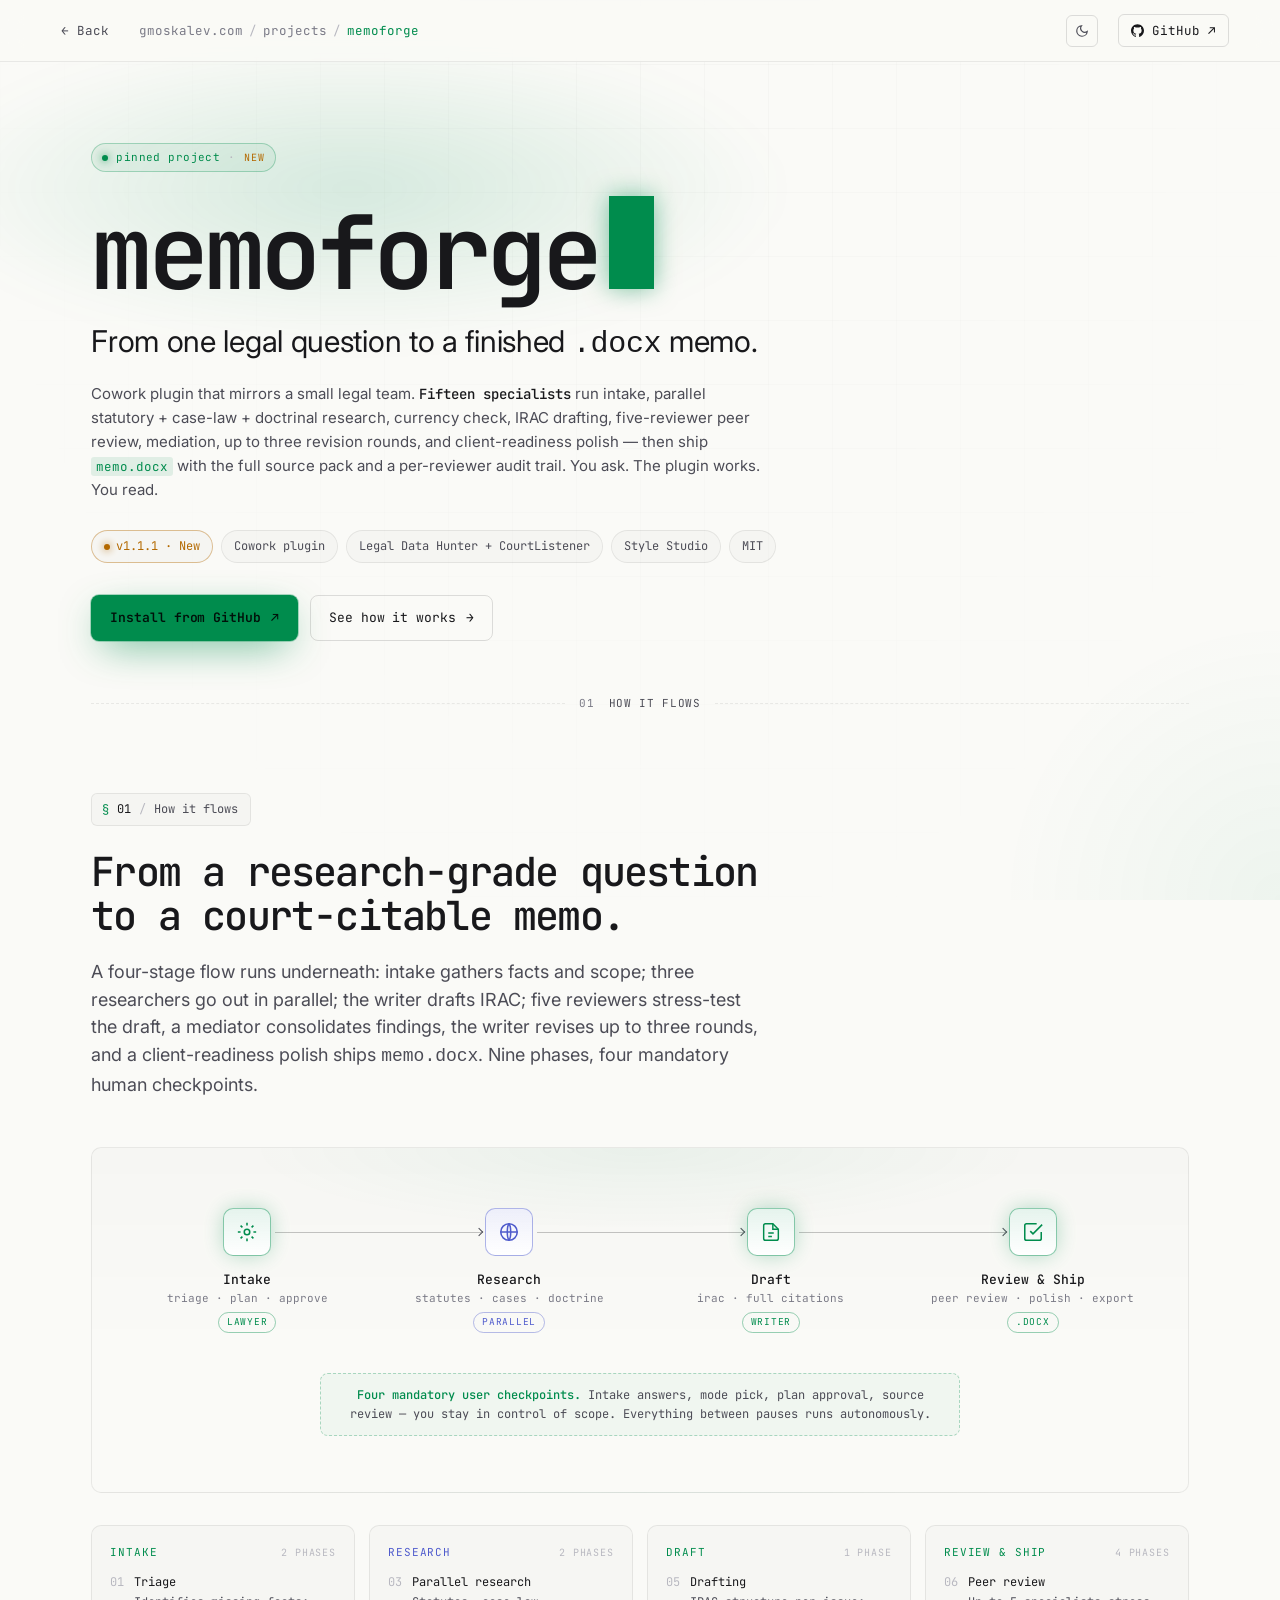
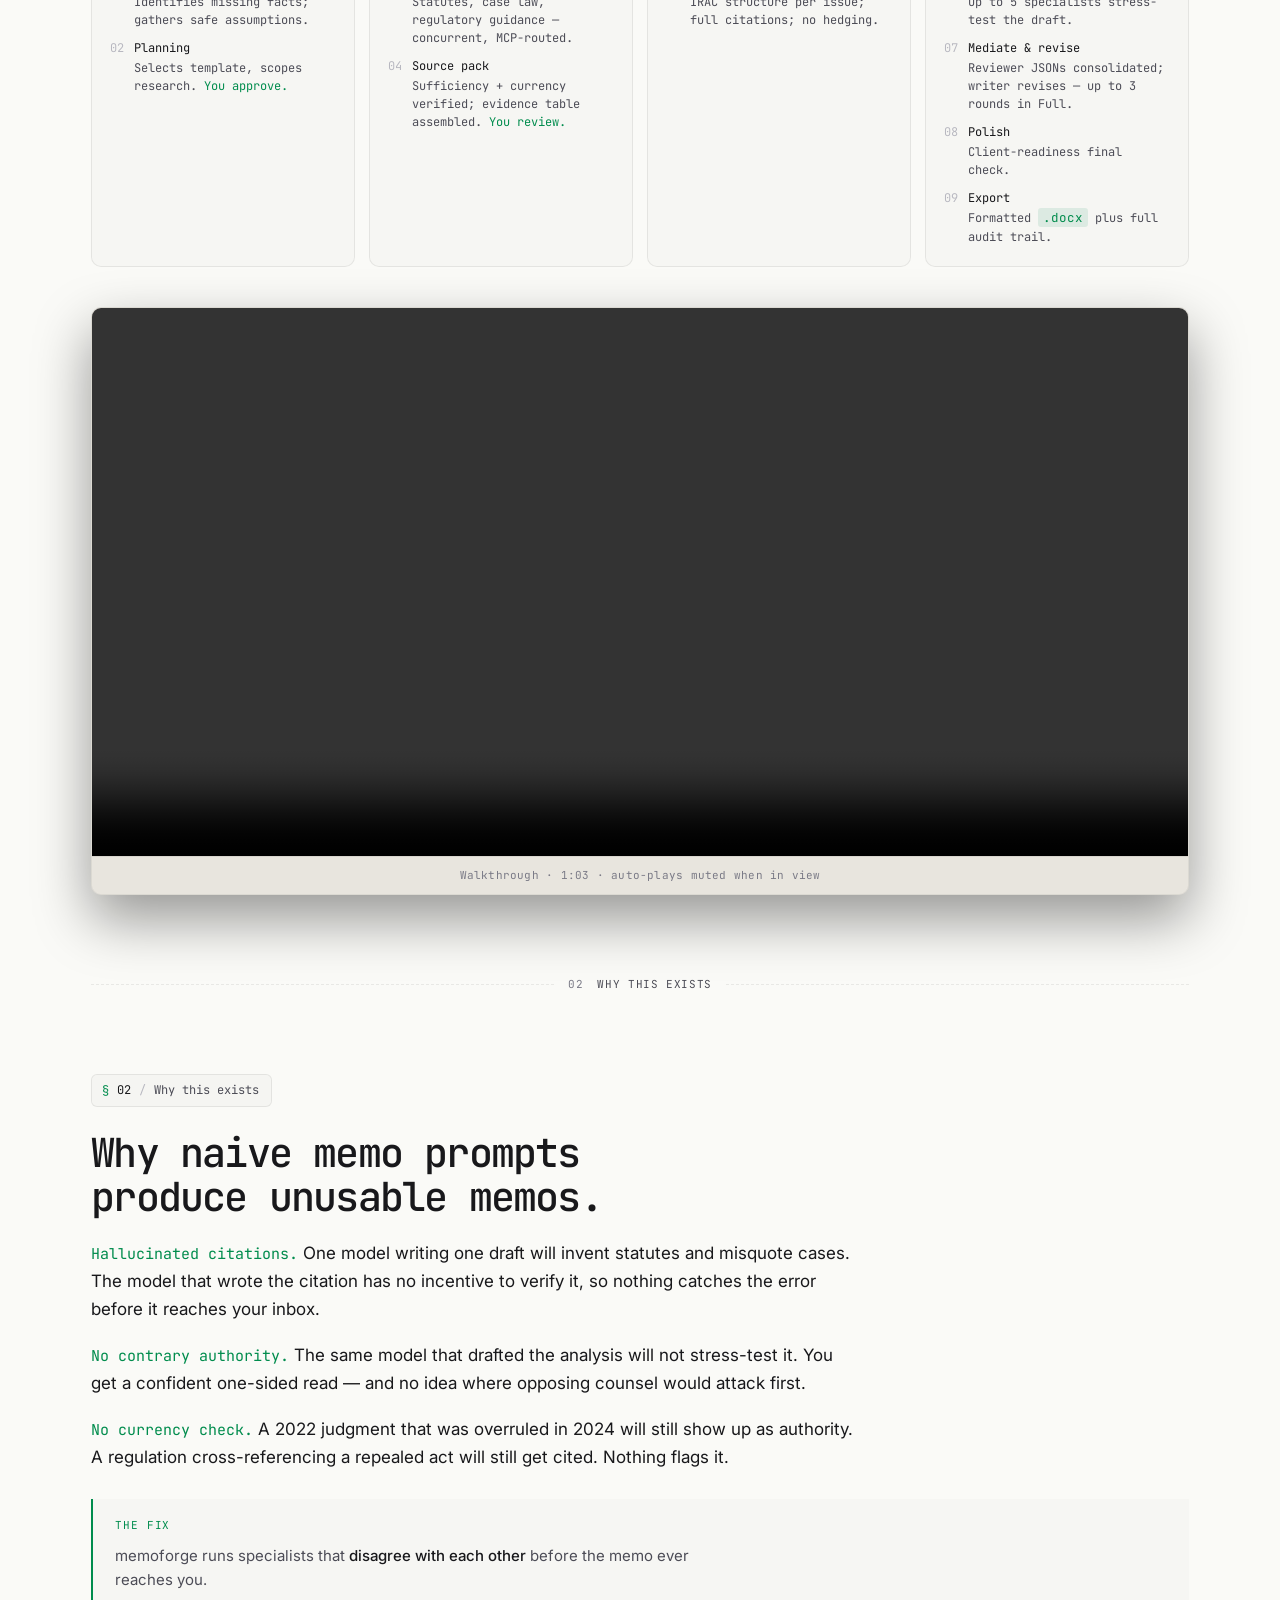
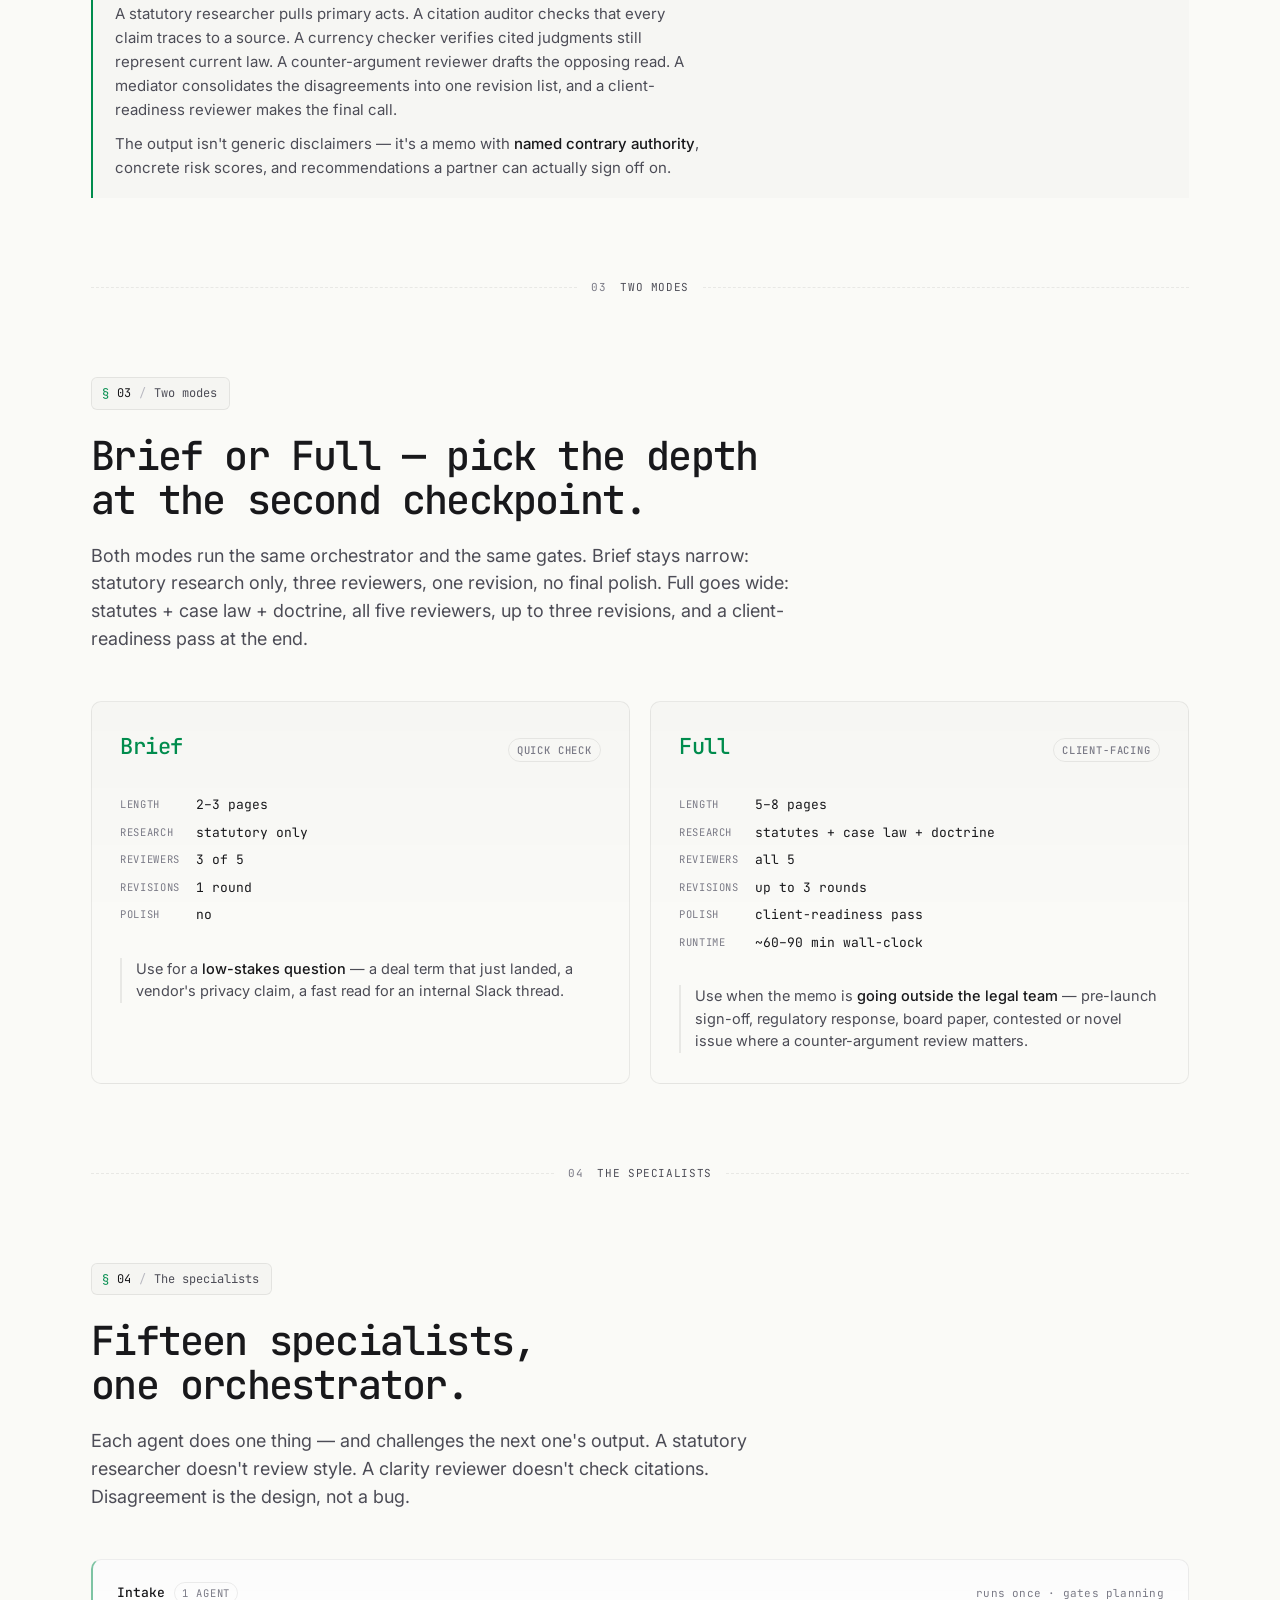
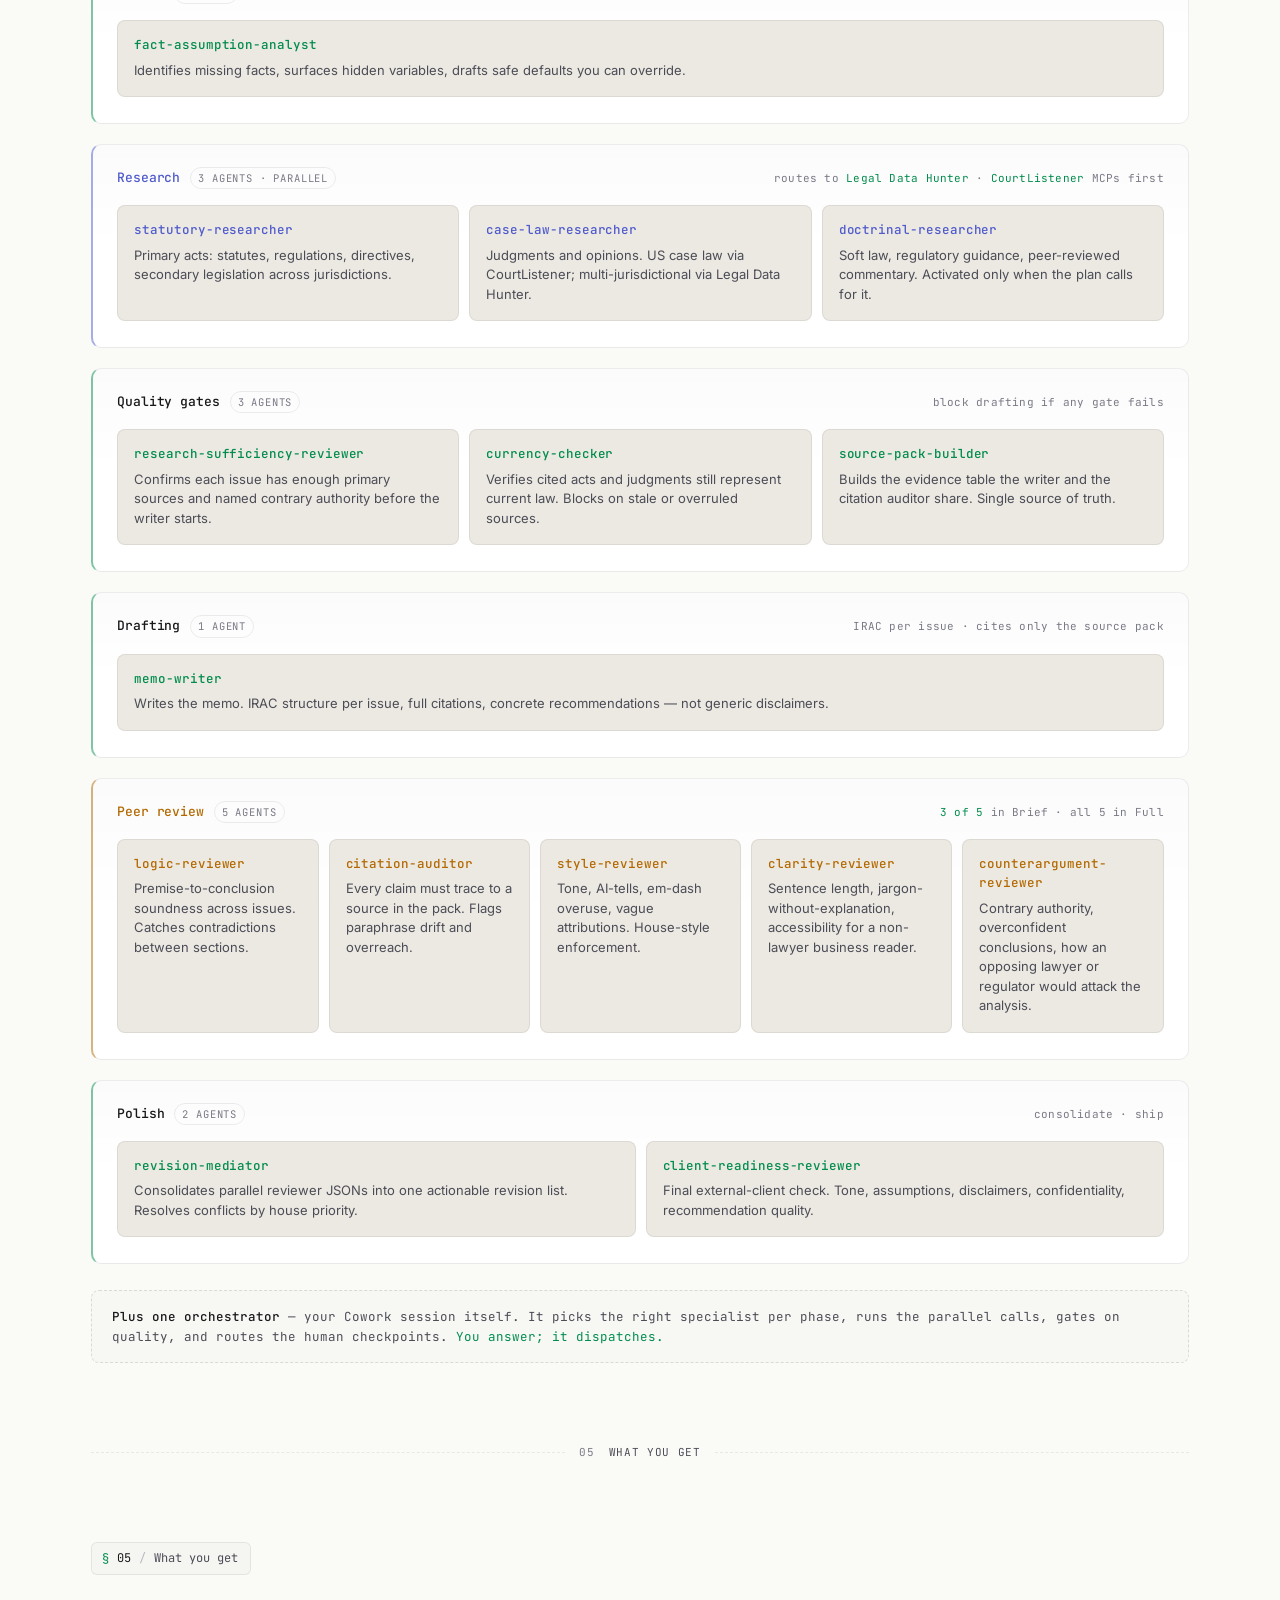
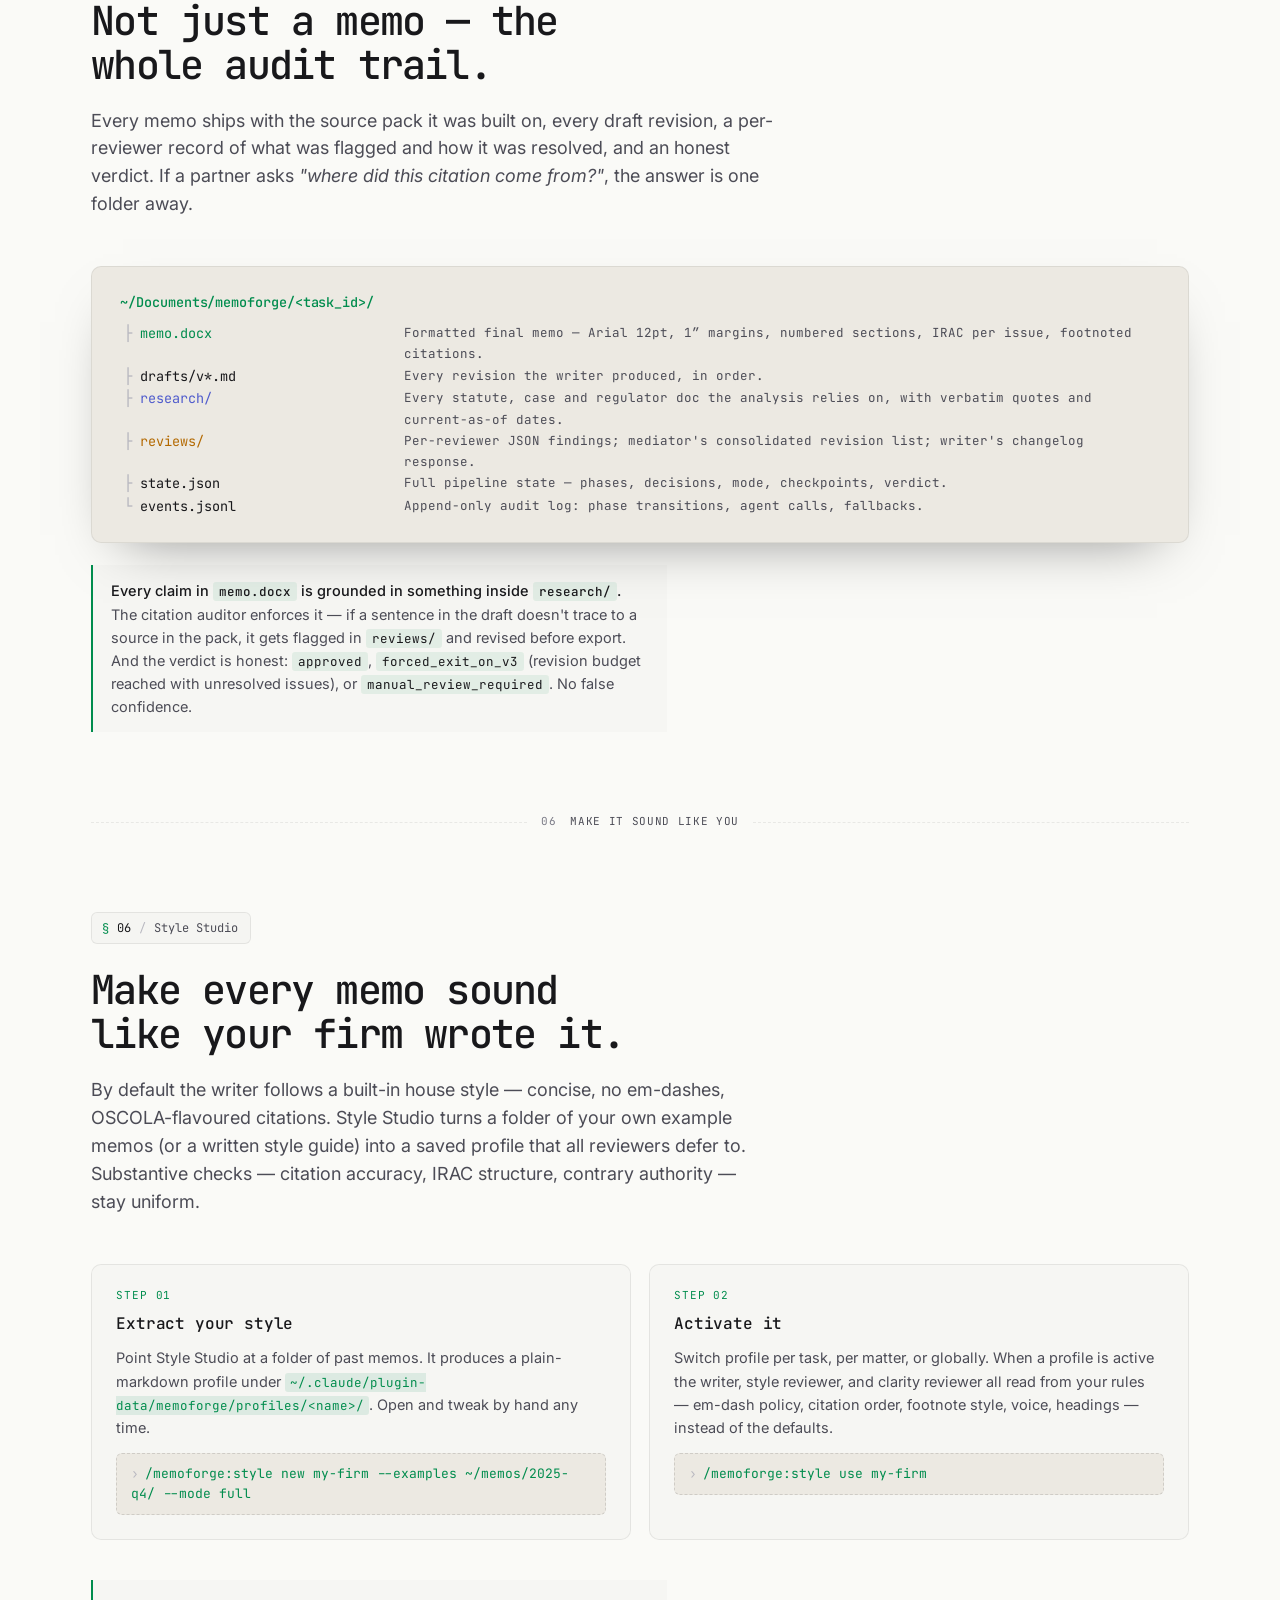
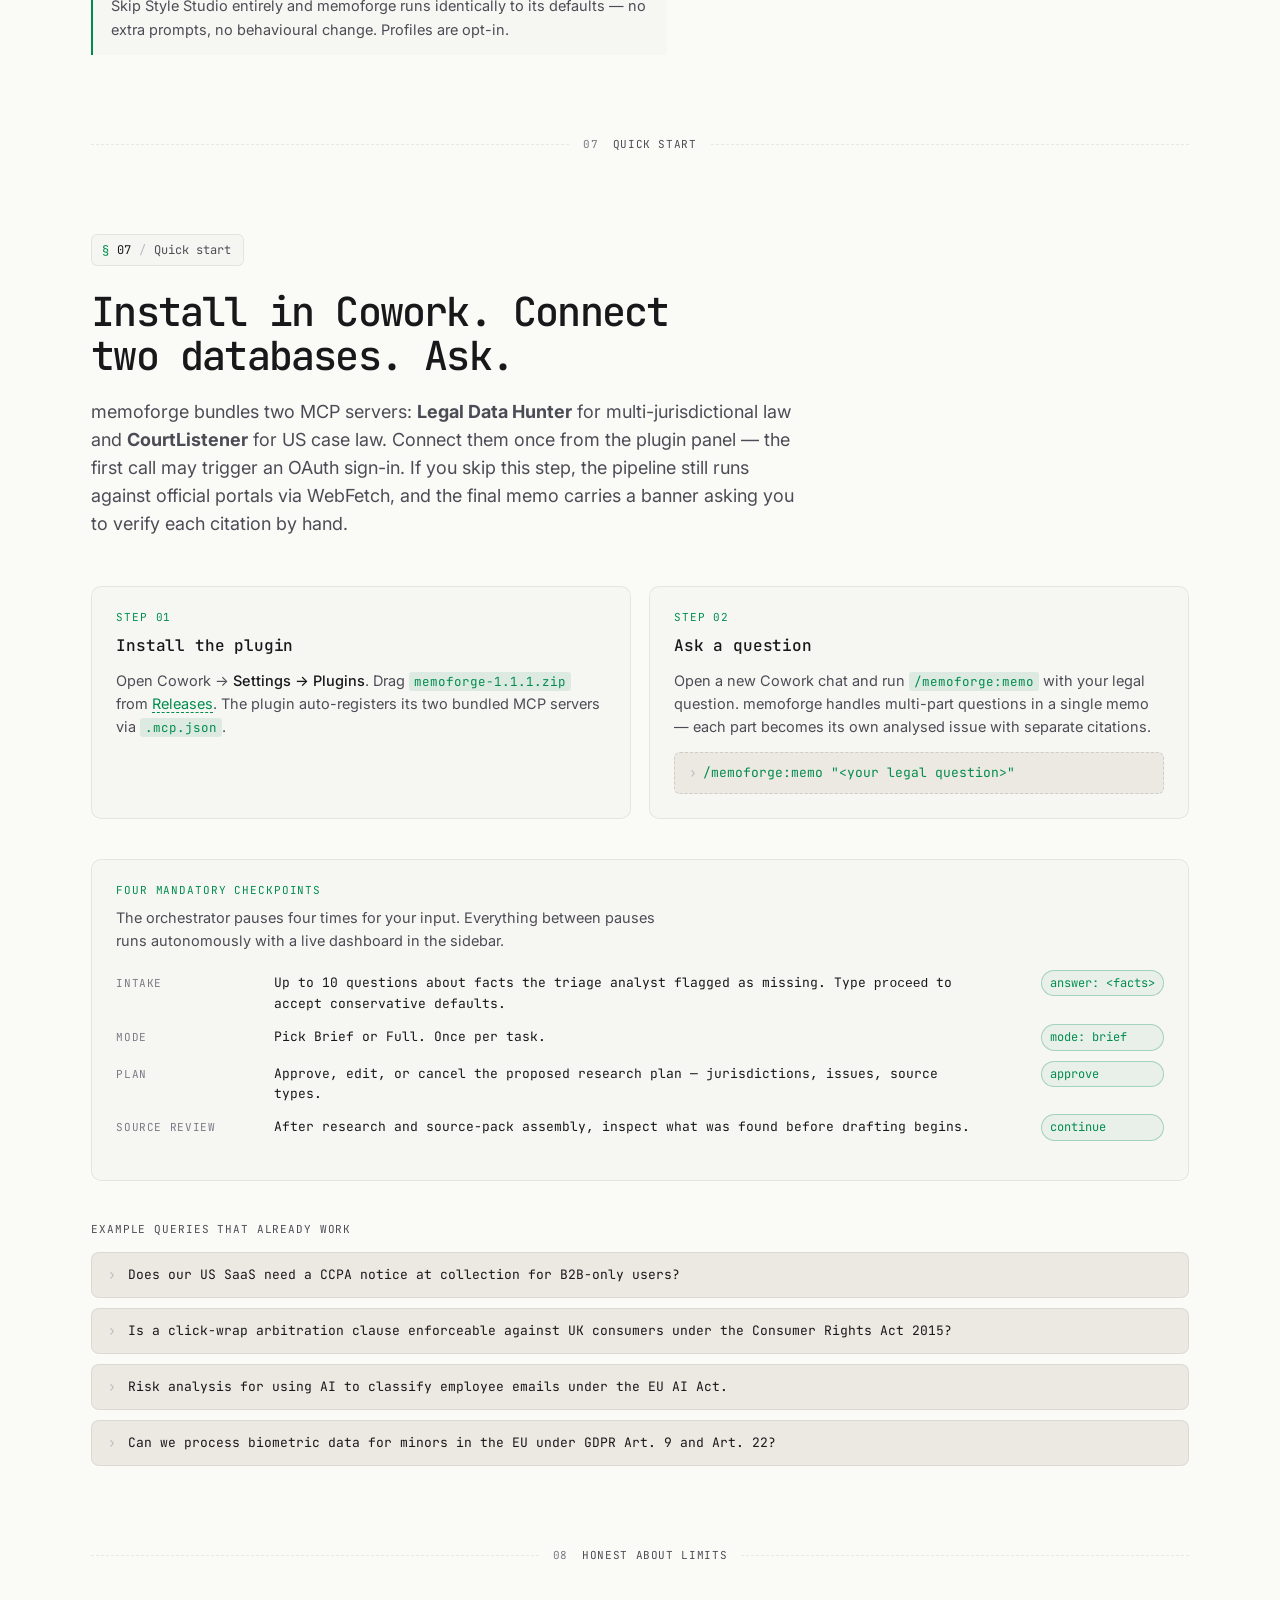
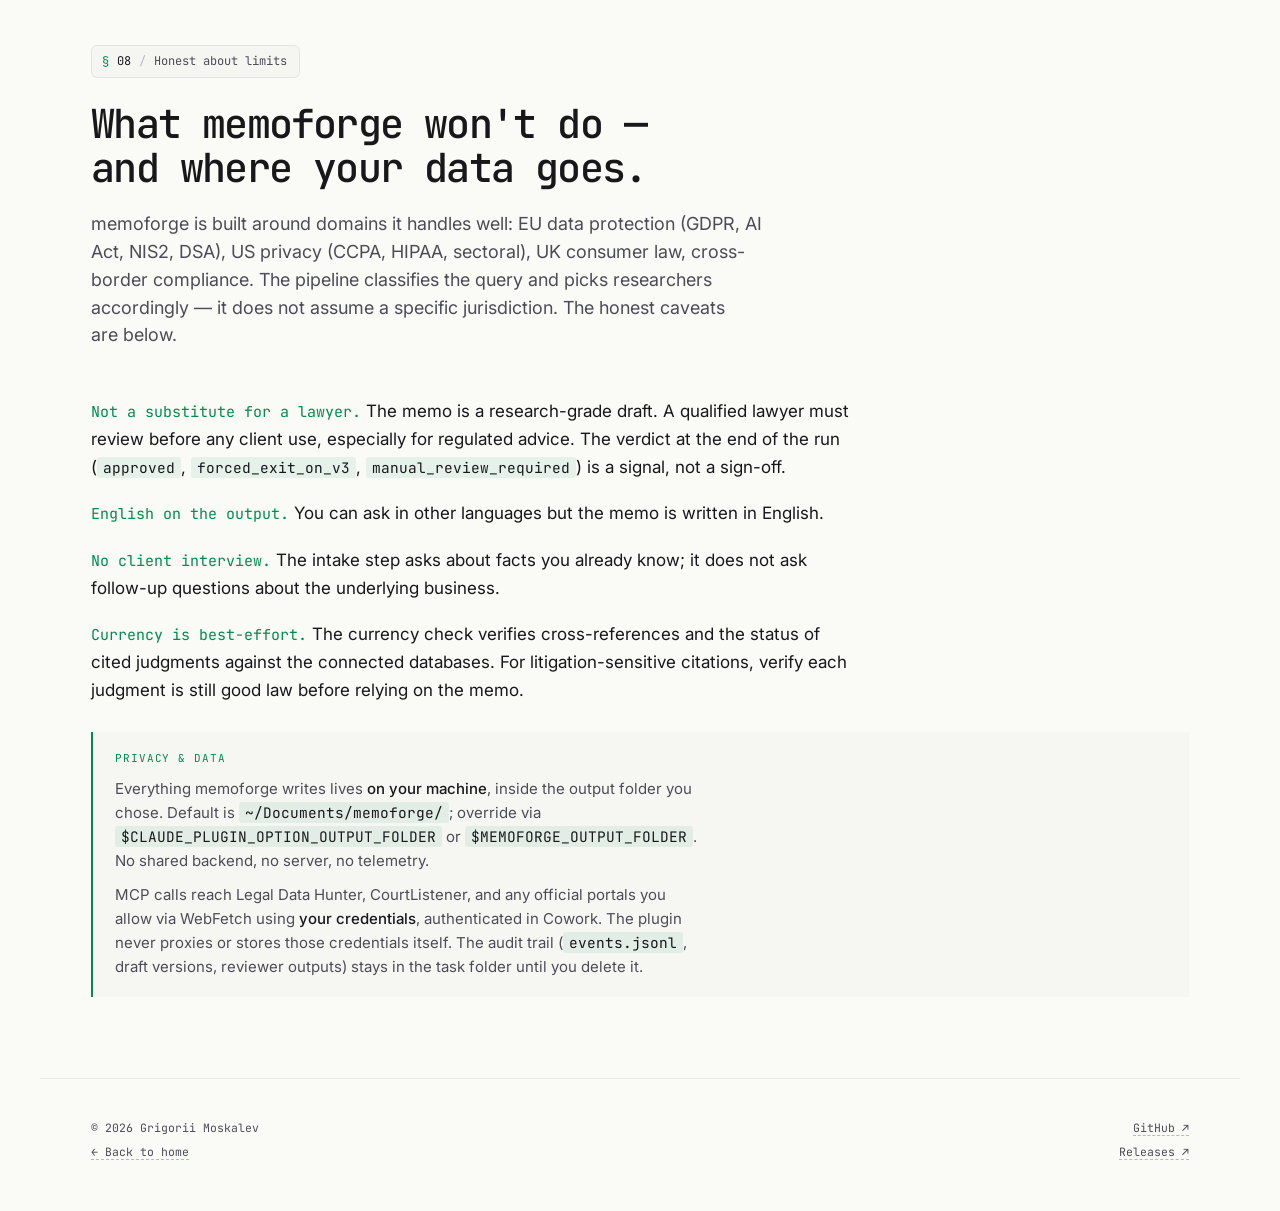
==== commit d722fb19: "Revert "Add Work with me page, sync PII Shield to v2.2.0, polish memoforge" This reverts commit 22a7" ====
--- a/legal-memo-writer.html
+++ b/legal-memo-writer.html
@@ -1311,94 +1311,9 @@
       .footer { flex-direction: column; }
       .footer__col--right { text-align: left; align-items: flex-start; }
     }
-
-    /* WORK WITH ME BANNER */
-    .work-banner-wrap {
-      max-width: var(--max);
-      margin: 0 auto;
-      padding: 0 var(--gutter) clamp(72px, 10vh, 120px);
-    }
-    .work-banner {
-      display: flex;
-      align-items: center;
-      gap: 20px;
-      padding: 26px 30px;
-      border: 1px dashed var(--hair-2);
-      border-radius: 10px;
-      transition: border-color 180ms ease, background 180ms ease, transform 240ms ease;
-    }
-    .work-banner:hover,
-    .work-banner:focus-visible {
-      border-color: var(--accent);
-      background: color-mix(in oklab, var(--accent) 4%, transparent);
-      transform: translateY(-2px);
-    }
-    .work-banner__plus { font-family: var(--font-mono); font-size: 22px; color: var(--accent); flex: none; }
-    .work-banner__body { flex: 1; min-width: 0; }
-    .work-banner__title { display: block; font-family: var(--font-mono); font-size: 16px; font-weight: 500; letter-spacing: -0.01em; color: var(--fg); margin-bottom: 4px; }
-    .work-banner__sub { display: block; font-size: 14px; line-height: 1.5; color: var(--fg-dim); }
-    .work-banner__arrow { font-family: var(--font-mono); font-size: 16px; color: var(--fg-dimmer); flex: none; transition: color 160ms ease, transform 160ms ease; }
-    .work-banner:hover .work-banner__arrow,
-    .work-banner:focus-visible .work-banner__arrow { color: var(--accent); transform: translateX(2px); }
-    @media (max-width: 560px) { .work-banner { flex-direction: column; align-items: flex-start; gap: 12px; } }
-
-    /* TABLE OF CONTENTS — sticky right rail (desktop only) */
-    .toc {
-      position: fixed;
-      top: 50%;
-      right: 28px;
-      transform: translateY(-50%);
-      z-index: 30;
-      display: flex;
-      flex-direction: column;
-      gap: 1px;
-      padding: 8px 0 8px 14px;
-      border-left: 1px solid var(--hair);
-      font-family: var(--font-mono);
-      font-size: 11px;
-      pointer-events: auto;
-    }
-    @media (max-width: 1280px) { .toc { display: none; } }
-    .toc__item {
-      padding: 6px 8px;
-      color: var(--fg-dim);
-      transition: color 200ms ease;
-      position: relative;
-      white-space: nowrap;
-      letter-spacing: -0.005em;
-    }
-    .toc__item:hover { color: var(--fg); }
-    .toc__item:focus-visible { color: var(--fg); outline-offset: 2px; }
-    .toc__item.is-active { color: var(--accent); }
-    .toc__item.is-active::before {
-      content: '';
-      position: absolute;
-      left: -15px;
-      top: 5px;
-      bottom: 5px;
-      width: 2px;
-      background: var(--accent);
-      box-shadow: 0 0 8px color-mix(in oklab, var(--accent) 60%, transparent);
-    }
-    .toc__num { color: var(--fg-faint); margin-right: 6px; }
-    .toc__item.is-active .toc__num { color: color-mix(in oklab, var(--accent) 70%, var(--fg-faint)); }
   </style>
 </head>
 <body>
-  <!-- ═══════════════════════════════════════════════════════════════
-       TABLE OF CONTENTS / SCROLLSPY (desktop only)
-       ═══════════════════════════════════════════════════════════════ -->
-  <aside class="toc" aria-label="Table of contents">
-    <a href="#pipeline" class="toc__item" data-toc="pipeline"><span class="toc__num">01</span>How it flows</a>
-    <a href="#why" class="toc__item" data-toc="why"><span class="toc__num">02</span>Why this exists</a>
-    <a href="#modes" class="toc__item" data-toc="modes"><span class="toc__num">03</span>Two modes</a>
-    <a href="#agents" class="toc__item" data-toc="agents"><span class="toc__num">04</span>The specialists</a>
-    <a href="#output" class="toc__item" data-toc="output"><span class="toc__num">05</span>What you get</a>
-    <a href="#style" class="toc__item" data-toc="style"><span class="toc__num">06</span>Style Studio</a>
-    <a href="#install" class="toc__item" data-toc="install"><span class="toc__num">07</span>Quick start</a>
-    <a href="#limits" class="toc__item" data-toc="limits"><span class="toc__num">08</span>Limits</a>
-  </aside>
-
   <!-- ═════════════════════════════════ SUBNAV ═════════════════════════════════ -->
   <nav class="subnav">
     <div class="subnav__inner">
@@ -1445,7 +1360,7 @@
       </h1>
       <p class="subhero__tagline">From one legal question to a finished <code>.docx</code> memo.</p>
       <p class="subhero__friendly">
-        Cowork plugin that works like a small legal team. <strong>Fifteen specialists</strong>: researchers pull statutes, case law and guidance in parallel, a writer drafts in IRAC, five reviewers stress-test the draft, and the writer revises until it ships — <code>memo.docx</code> plus the full source pack and a per-reviewer audit trail. You ask. The plugin works. You read.
+        Cowork plugin that mirrors a small legal team. <strong>Fifteen specialists</strong> run intake, parallel statutory + case-law + doctrinal research, currency check, IRAC drafting, five-reviewer peer review, mediation, up to three revision rounds, and client-readiness polish — then ship <code>memo.docx</code> with the full source pack and a per-reviewer audit trail. You ask. The plugin works. You read.
       </p>
 
       <div class="subhero__meta">
@@ -1471,15 +1386,15 @@
     <div class="divider"><span class="divider__num">01</span><span class="divider__txt">how it flows</span></div>
 
     <!-- ═════════════════════════════════ 01 PIPELINE ═════════════════════════════════ -->
-    <section id="pipeline" class="section" data-toc-target>
+    <section id="pipeline" class="section">
       <div class="section-label">
         <span class="section-label__sigil">§</span>
         <span class="section-label__num">01</span>
         <span class="section-label__slash">/</span>
         <span class="section-label__title">How it flows</span>
       </div>
-      <h2 class="section__h" data-reveal="settle">From a research-grade question to a reviewed, footnoted memo.</h2>
-      <p class="section__lede">Four stages run underneath: intake gathers facts and scope, researchers go out in parallel, the writer drafts in IRAC, and review ships the final <code>.docx</code>. Nine phases, four mandatory human checkpoints — the full breakdown is below.</p>
+      <h2 class="section__h" data-reveal="settle">From a research-grade question to a court-citable memo.</h2>
+      <p class="section__lede">A four-stage flow runs underneath: intake gathers facts and scope; three researchers go out in parallel; the writer drafts IRAC; five reviewers stress-test the draft, a mediator consolidates findings, the writer revises up to three rounds, and a client-readiness polish ships <code>memo.docx</code>. Nine phases, four mandatory human checkpoints.</p>
 
       <div class="pipeline" data-reveal="pipeline">
         <div class="pipeline__arrows" aria-hidden="true">
@@ -1664,7 +1579,7 @@
     <div class="divider"><span class="divider__num">02</span><span class="divider__txt">why this exists</span></div>
 
     <!-- ═════════════════════════════════ 02 WHY ═════════════════════════════════ -->
-    <section id="why" class="section" data-toc-target>
+    <section id="why" class="section">
       <div class="section-label">
         <span class="section-label__sigil">§</span>
         <span class="section-label__num">02</span>
@@ -1689,7 +1604,7 @@
     <div class="divider"><span class="divider__num">03</span><span class="divider__txt">two modes</span></div>
 
     <!-- ═════════════════════════════════ 03 MODES ═════════════════════════════════ -->
-    <section id="modes" class="section" data-toc-target>
+    <section id="modes" class="section">
       <div class="section-label">
         <span class="section-label__sigil">§</span>
         <span class="section-label__num">03</span>
@@ -1736,7 +1651,7 @@
     <div class="divider"><span class="divider__num">04</span><span class="divider__txt">the specialists</span></div>
 
     <!-- ═════════════════════════════════ 04 AGENTS ═════════════════════════════════ -->
-    <section id="agents" class="section" data-toc-target>
+    <section id="agents" class="section">
       <div class="section-label">
         <span class="section-label__sigil">§</span>
         <span class="section-label__num">04</span>
@@ -1889,7 +1804,7 @@
     <div class="divider"><span class="divider__num">05</span><span class="divider__txt">what you get</span></div>
 
     <!-- ═════════════════════════════════ 05 OUTPUT ═════════════════════════════════ -->
-    <section id="output" class="section" data-toc-target>
+    <section id="output" class="section">
       <div class="section-label">
         <span class="section-label__sigil">§</span>
         <span class="section-label__num">05</span>
@@ -1937,7 +1852,7 @@
     <div class="divider"><span class="divider__num">06</span><span class="divider__txt">make it sound like you</span></div>
 
     <!-- ═════════════════════════════════ 06 STYLE STUDIO ═════════════════════════════════ -->
-    <section id="style" class="section" data-toc-target>
+    <section id="style" class="section">
       <div class="section-label">
         <span class="section-label__sigil">§</span>
         <span class="section-label__num">06</span>
@@ -1979,7 +1894,7 @@
     <div class="divider"><span class="divider__num">07</span><span class="divider__txt">quick start</span></div>
 
     <!-- ═════════════════════════════════ 07 INSTALL ═════════════════════════════════ -->
-    <section id="install" class="section" data-toc-target>
+    <section id="install" class="section">
       <div class="section-label">
         <span class="section-label__sigil">§</span>
         <span class="section-label__num">07</span>
@@ -2046,7 +1961,7 @@
     <div class="divider"><span class="divider__num">08</span><span class="divider__txt">honest about limits</span></div>
 
     <!-- ═════════════════════════════════ 08 LIMITS ═════════════════════════════════ -->
-    <section id="limits" class="section" data-toc-target>
+    <section id="limits" class="section">
       <div class="section-label">
         <span class="section-label__sigil">§</span>
         <span class="section-label__num">08</span>
@@ -2069,17 +1984,6 @@
         </div>
       </div>
     </section>
-
-    <div class="work-banner-wrap">
-      <a href="/work" class="work-banner" data-cta="banner-work">
-        <span class="work-banner__plus" aria-hidden="true">+</span>
-        <span class="work-banner__body">
-          <span class="work-banner__title">Need something like this built for your team?</span>
-          <span class="work-banner__sub">Consulting, training and custom builds for legal teams — without client data leaving the building.</span>
-        </span>
-        <span class="work-banner__arrow" aria-hidden="true">→</span>
-      </a>
-    </div>
   </main>
 
   <footer class="footer">
@@ -2087,9 +1991,6 @@
       <div class="footer__copy">© <span id="year">2026</span> Grigorii Moskalev</div>
       <div>
         <a href="/">← Back to home</a>
-      </div>
-      <div>
-        <a href="/work">Work with me →</a>
       </div>
     </div>
     <div class="footer__col footer__col--right">
@@ -2161,26 +2062,6 @@
         demoIo.observe(demoVid);
       }
 
-      // ─── Scrollspy — sticky right-rail TOC ─────────────────────────
-      var tocItems = document.querySelectorAll('.toc__item');
-      var spyTargets = document.querySelectorAll('[data-toc-target]');
-      if (tocItems.length && spyTargets.length) {
-        var spyIo = new IntersectionObserver(function (entries) {
-          entries.forEach(function (e) {
-            if (e.isIntersecting) {
-              var id = e.target.id;
-              tocItems.forEach(function (t) {
-                var isActive = t.getAttribute('data-toc') === id;
-                t.classList.toggle('is-active', isActive);
-                if (isActive) t.setAttribute('aria-current', 'location');
-                else t.removeAttribute('aria-current');
-              });
-            }
-          });
-        }, { rootMargin: '-30% 0px -60% 0px' });
-        spyTargets.forEach(function (s) { spyIo.observe(s); });
-      }
-
       // ─── Year ──────────────────────────────────────────────────────
       var yearEl = document.getElementById('year');
       if (yearEl) yearEl.textContent = new Date().getFullYear();
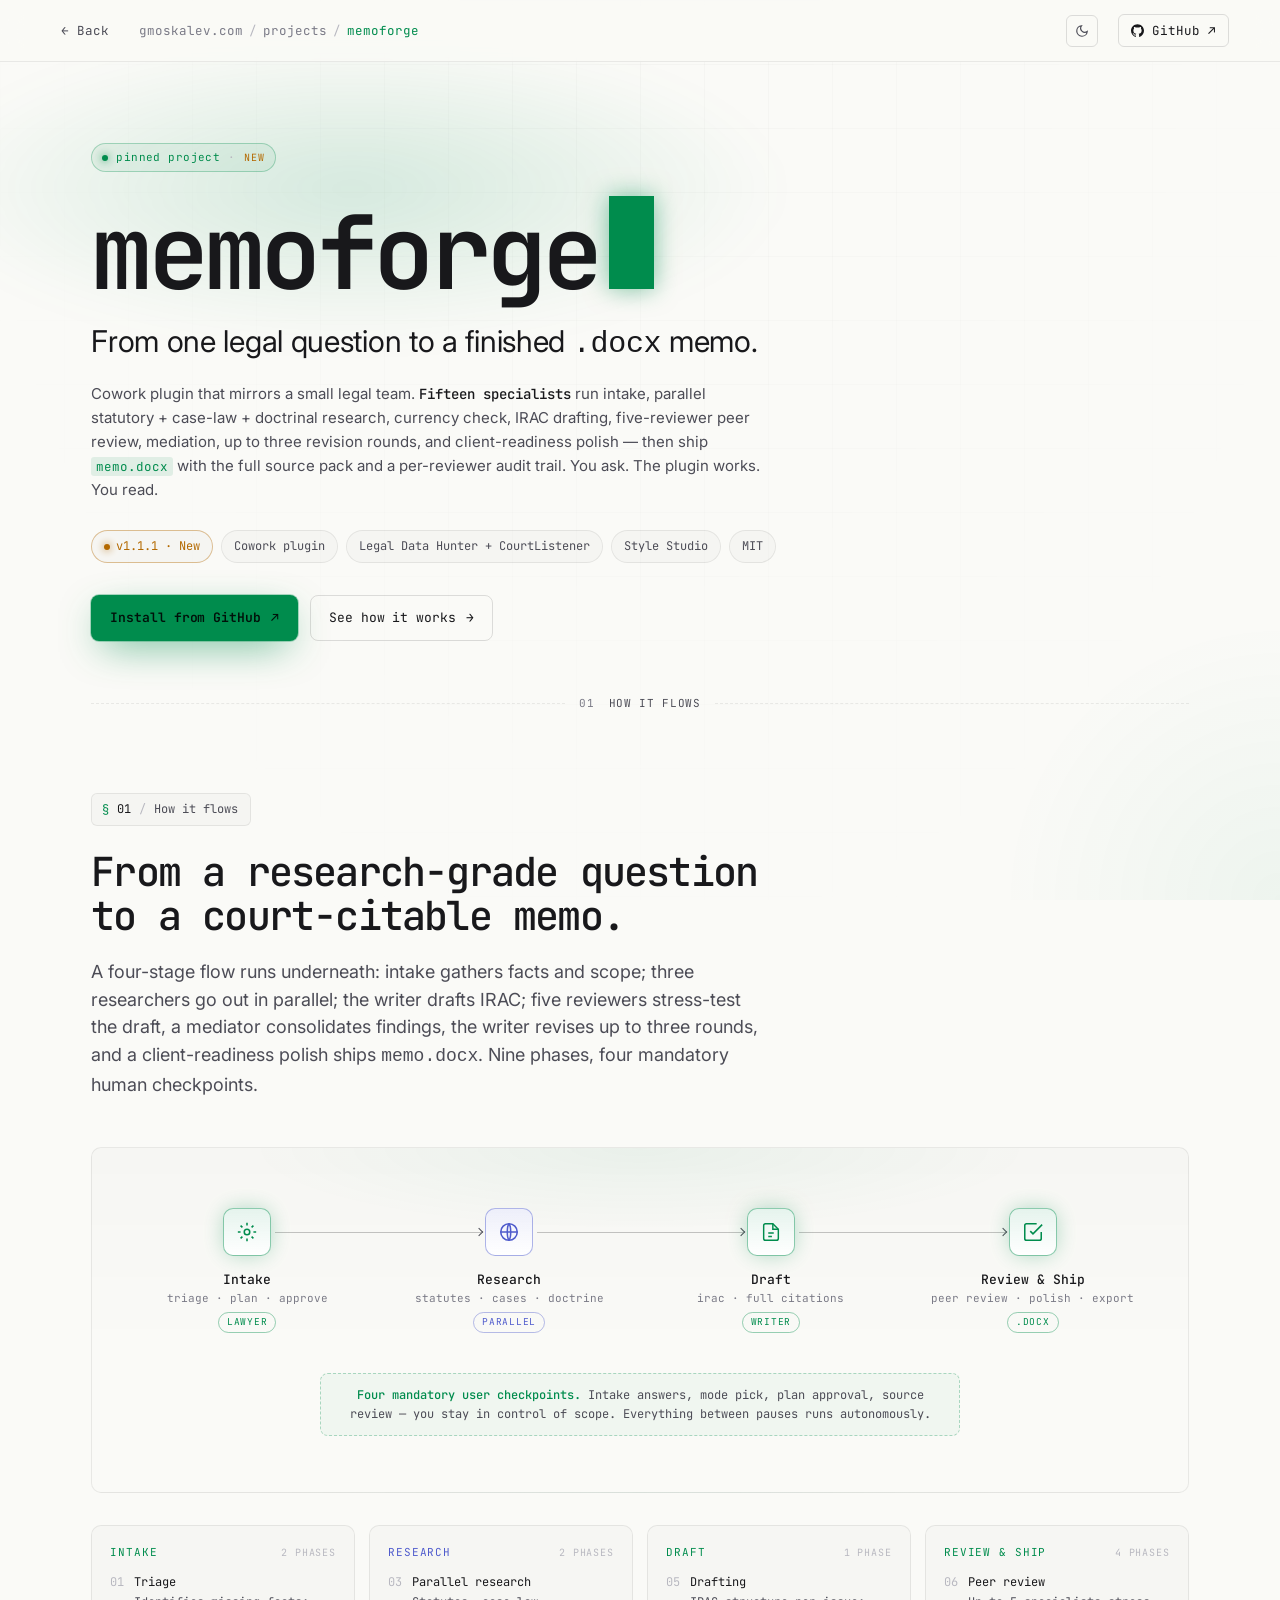
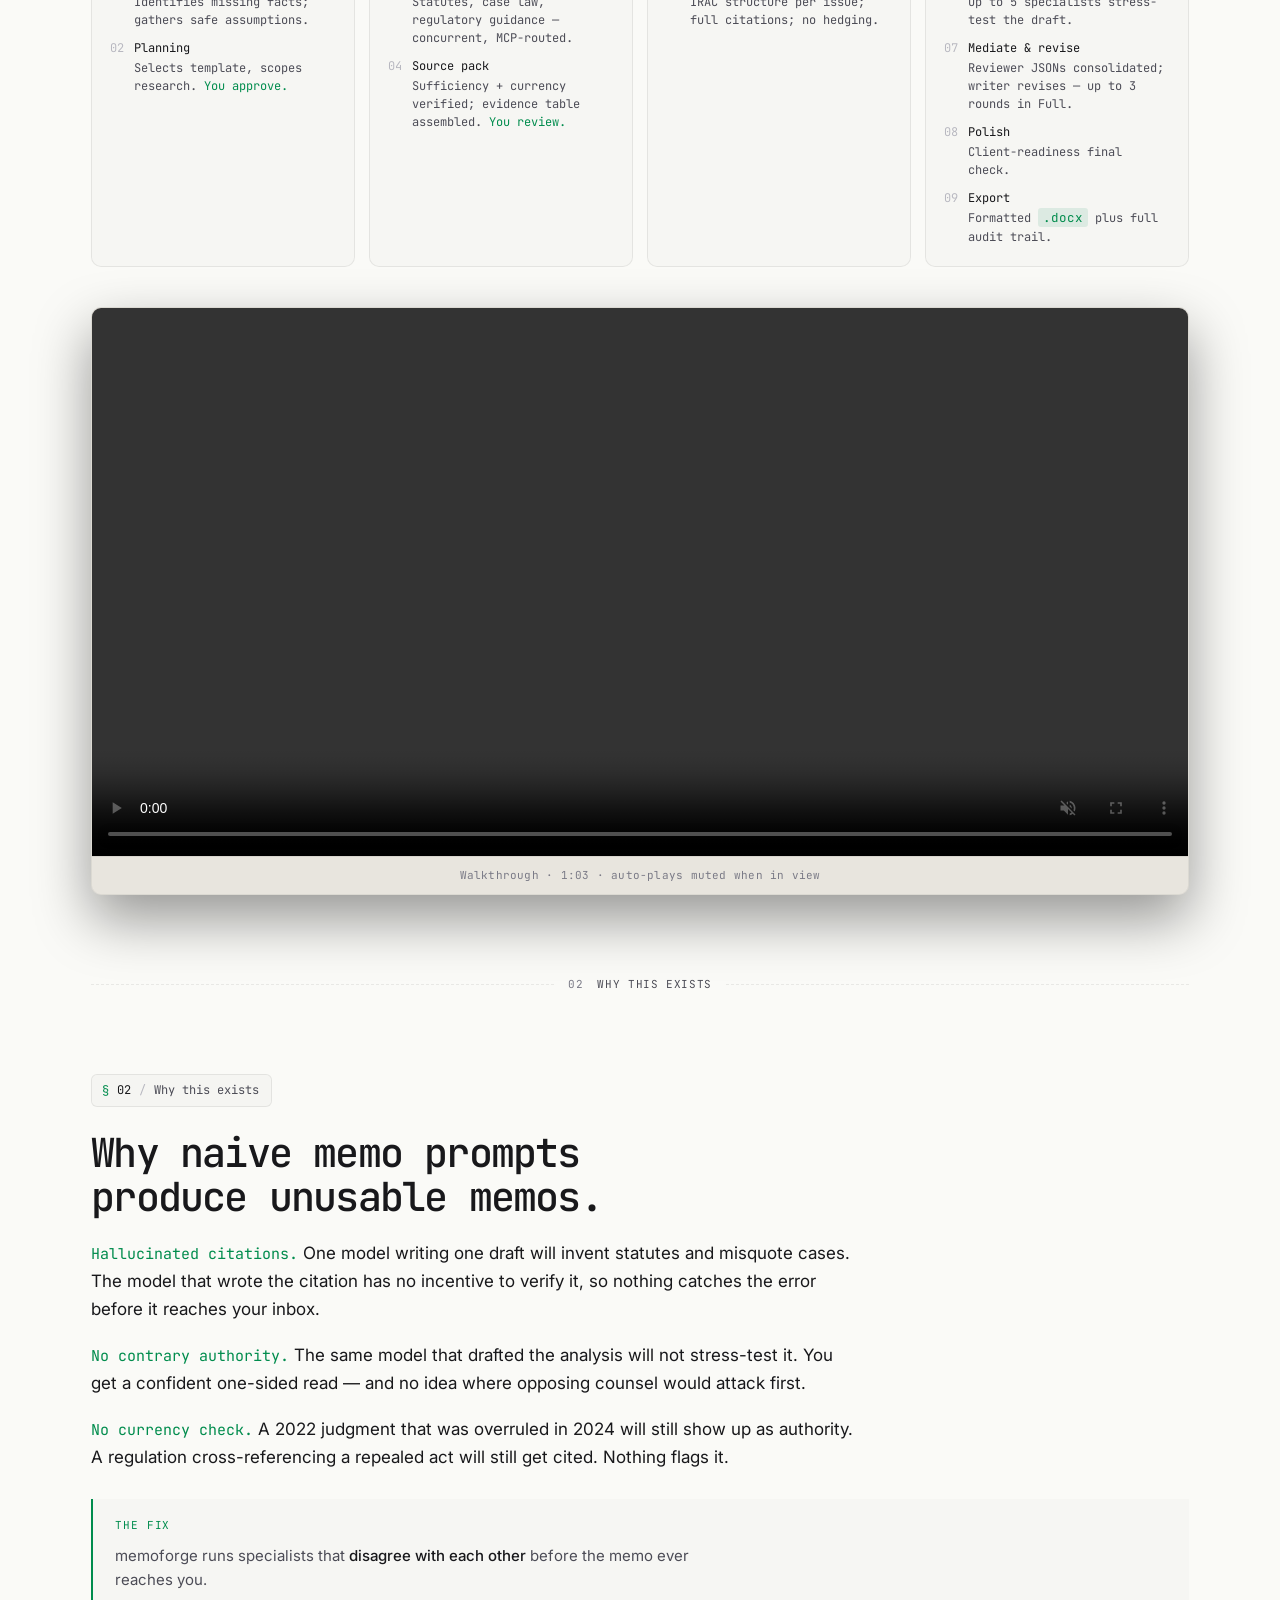
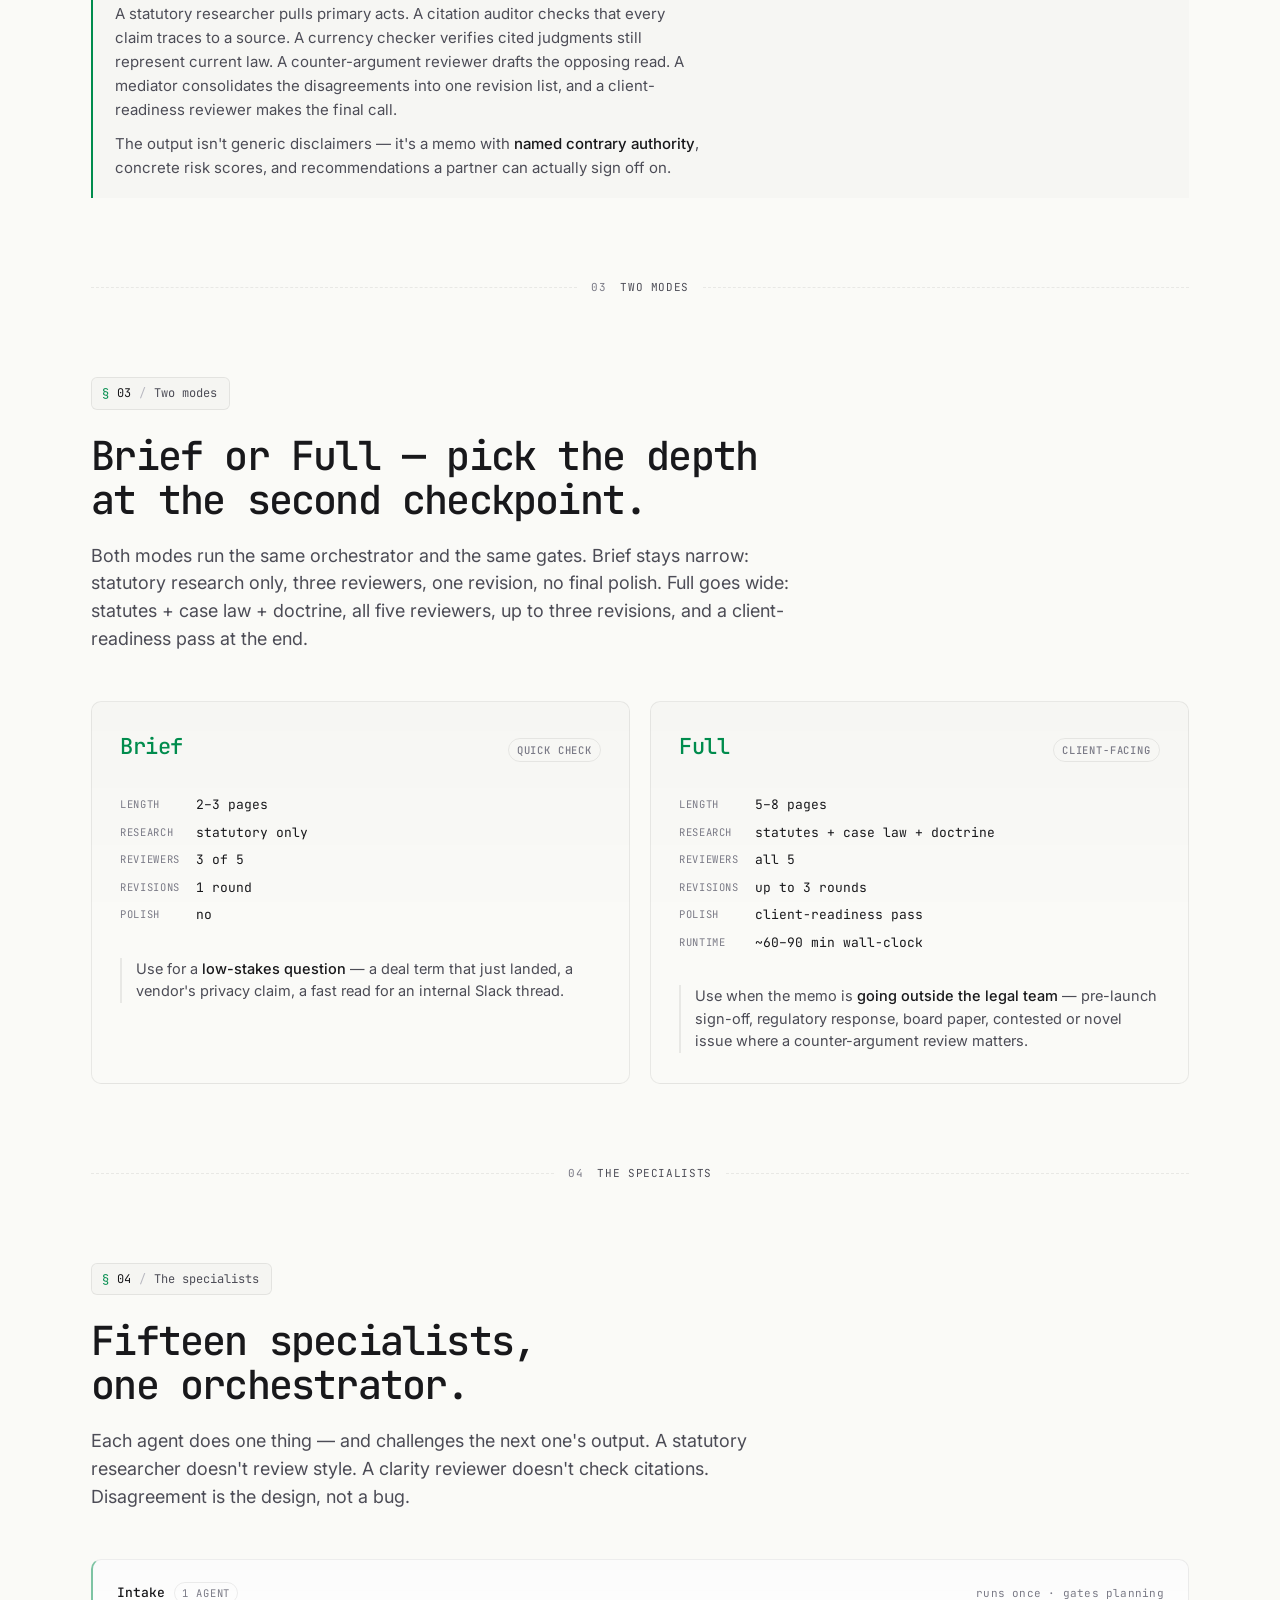
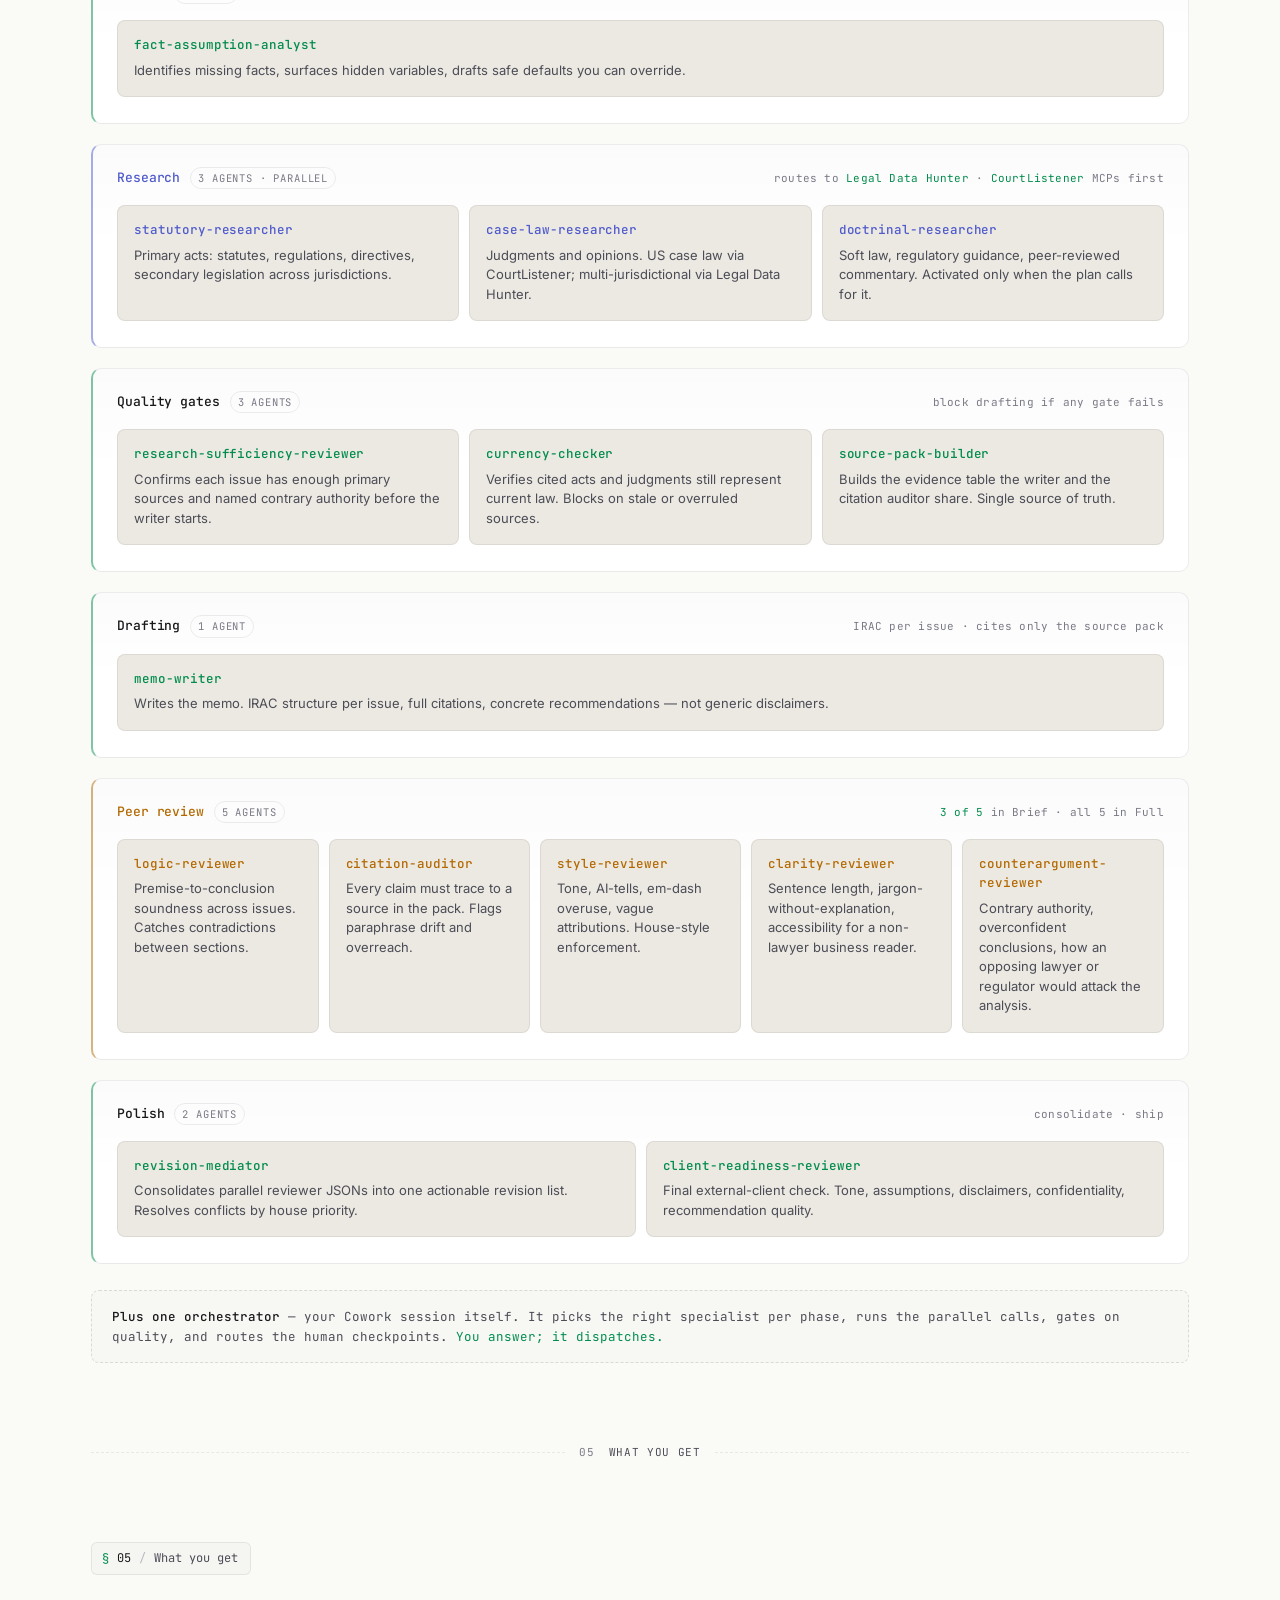
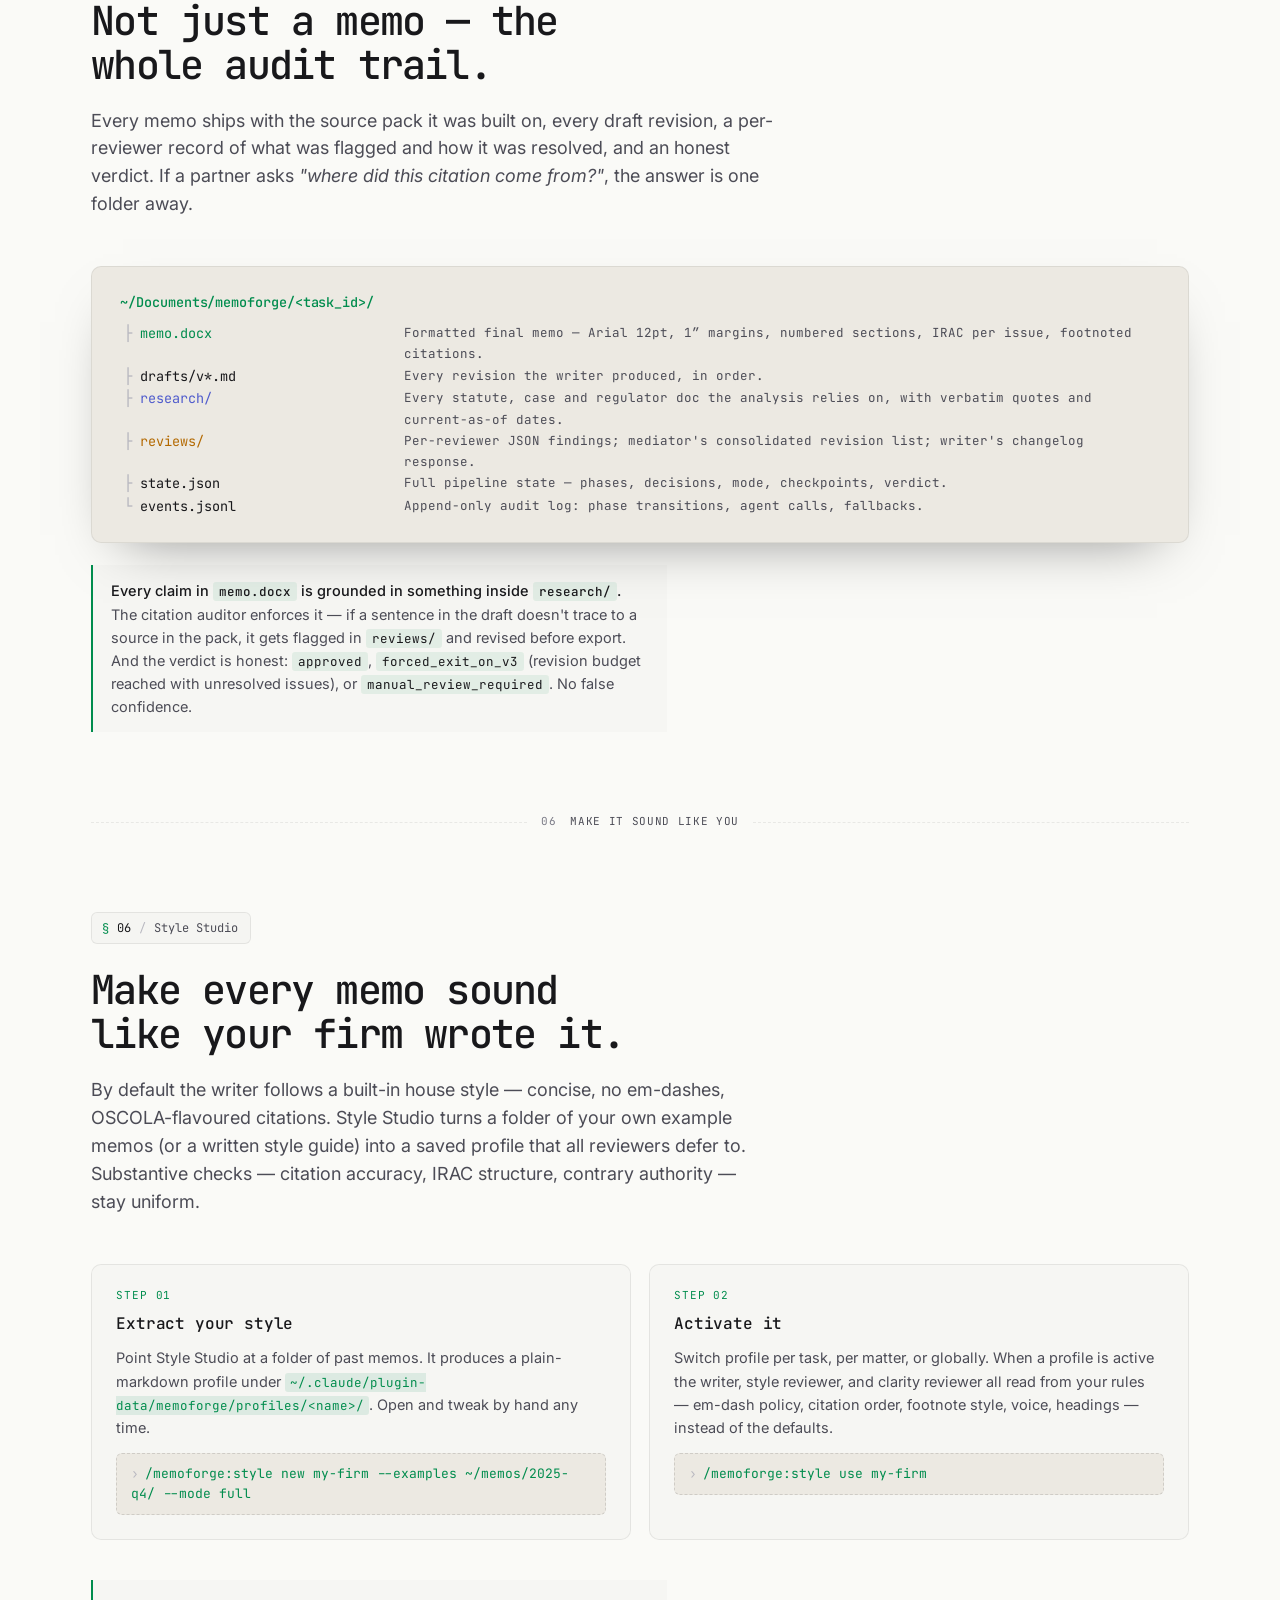
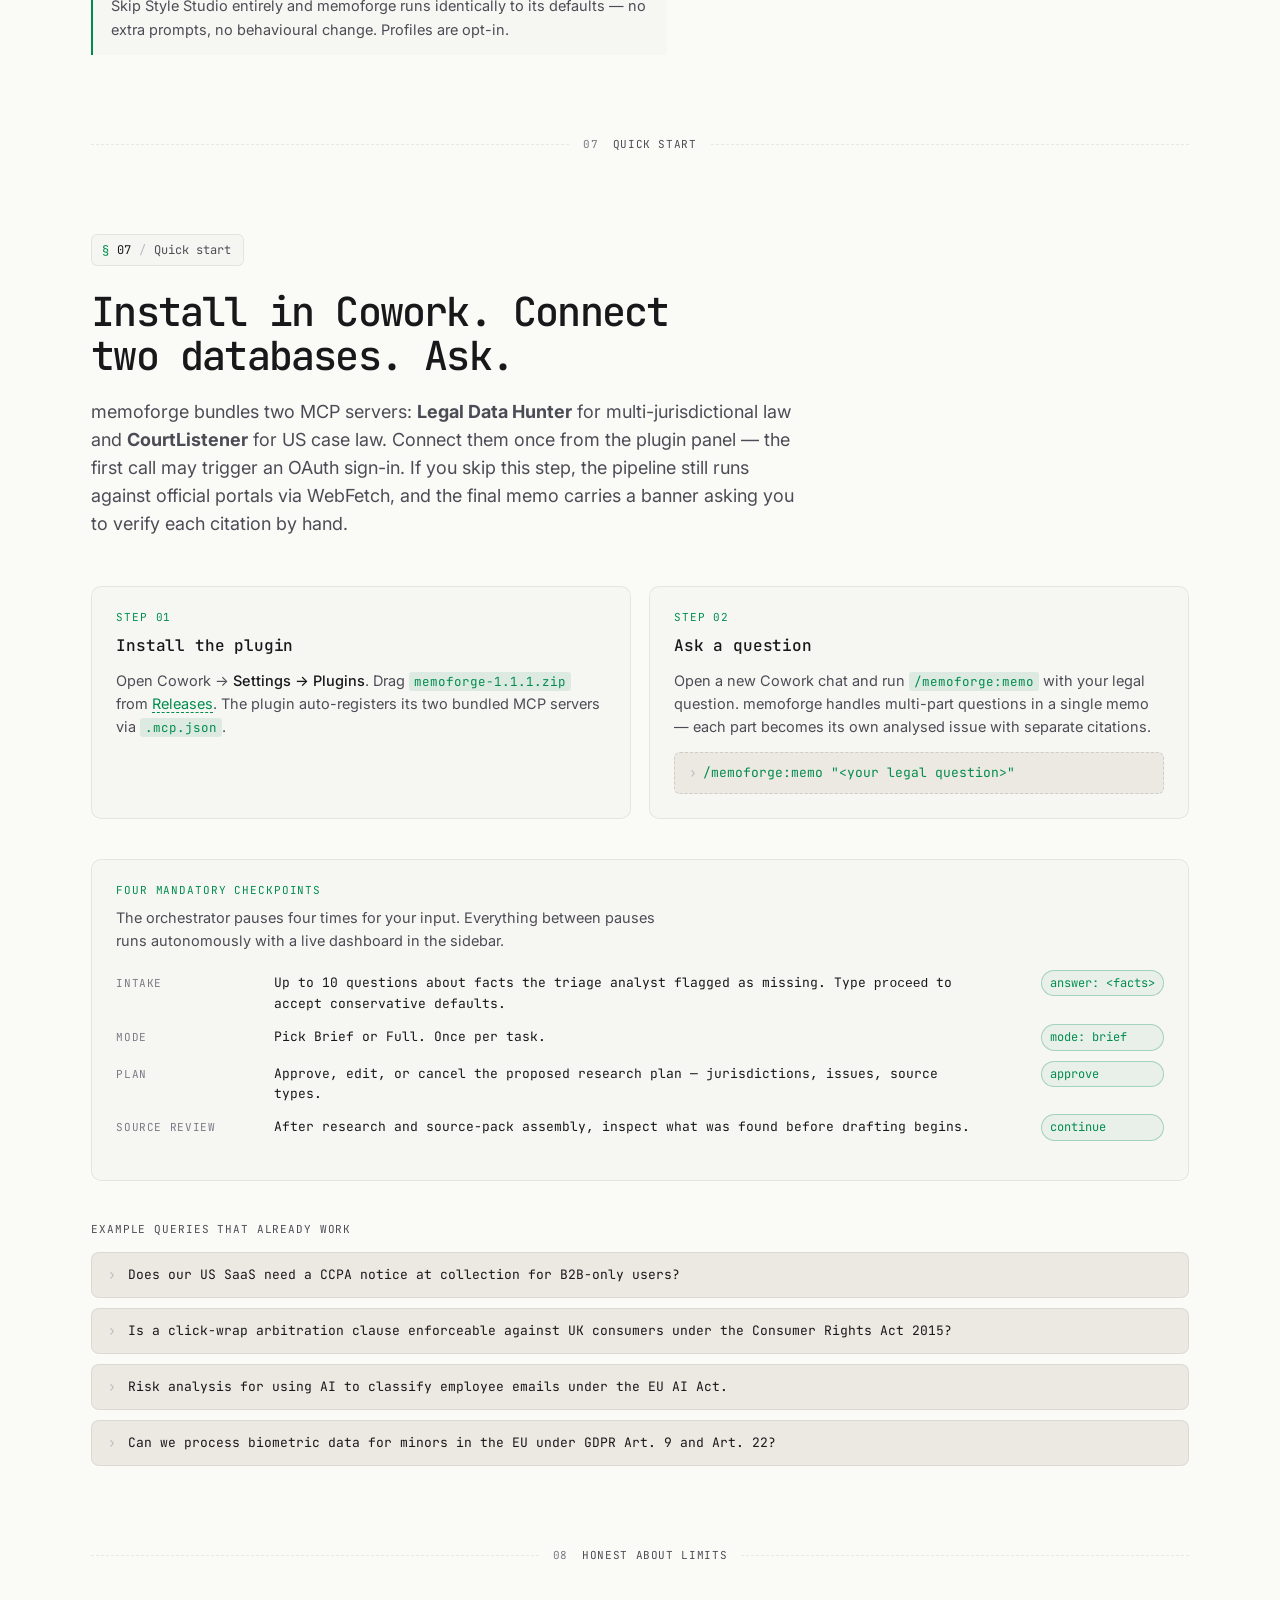
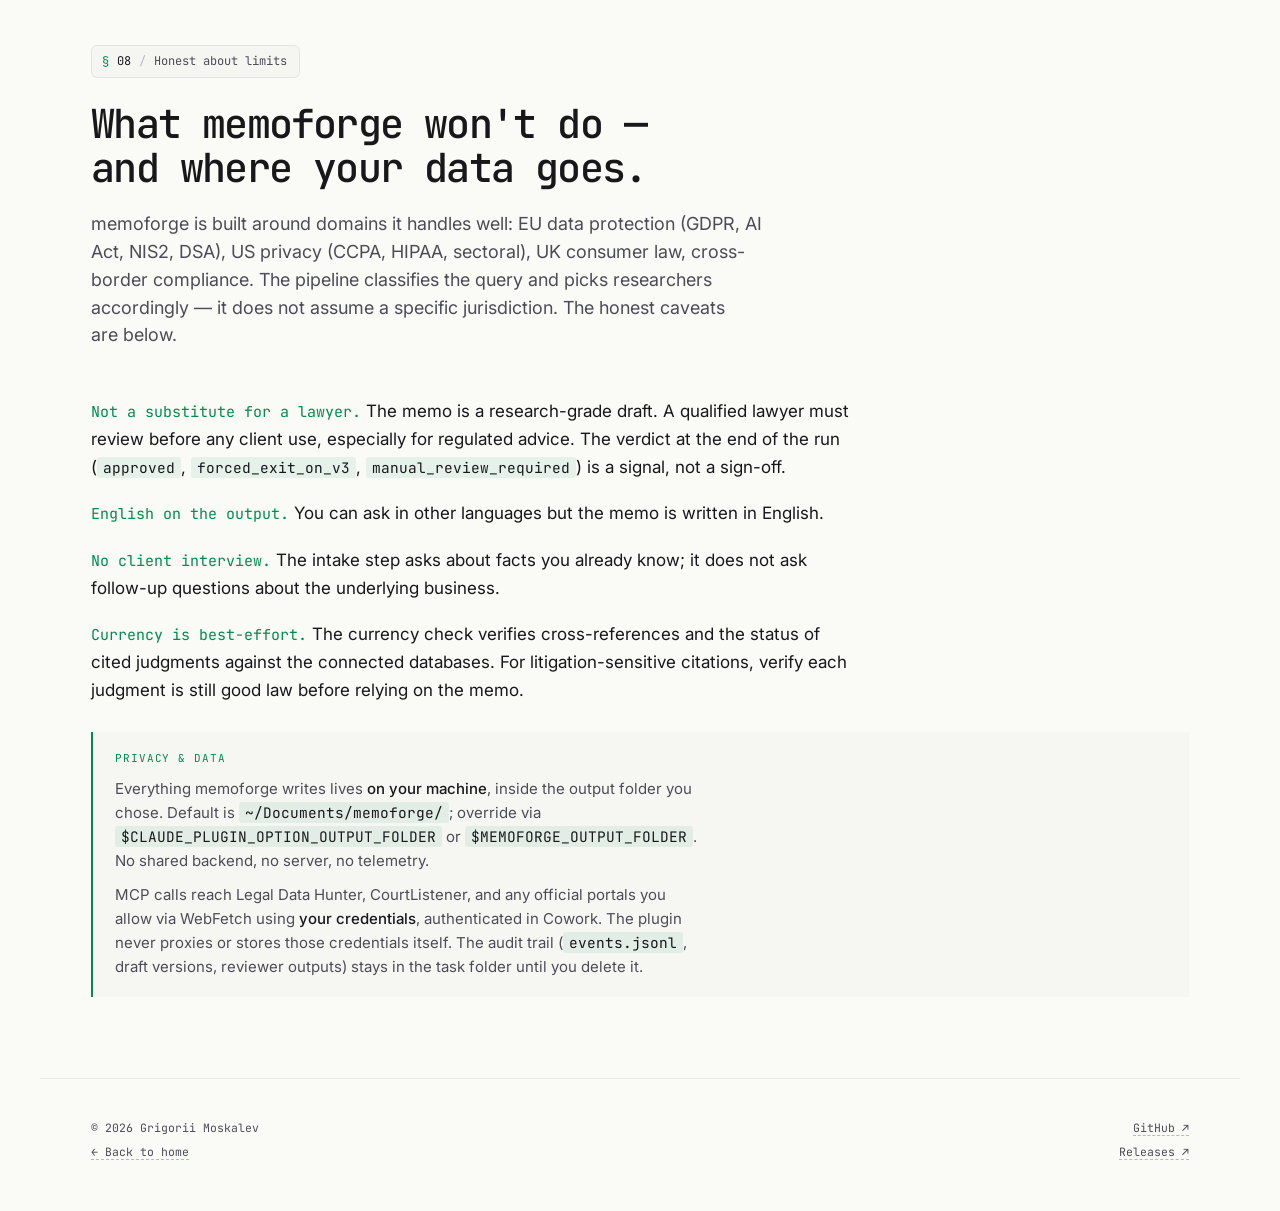
==== commit bab6ee35: "Remove FaceApp mentions, teaching claims, and contact invitations - About: legal function described " ====
--- a/legal-memo-writer.html
+++ b/legal-memo-writer.html
@@ -54,7 +54,6 @@
         "name": "Grigorii Moskalev",
         "url": "https://gmoskalev.com/",
         "jobTitle": "Legal Counsel",
-        "worksFor": { "@type": "Organization", "name": "FaceApp" },
         "sameAs": [
           "https://www.linkedin.com/in/grigorii-moskalev",
           "https://github.com/gregmos",
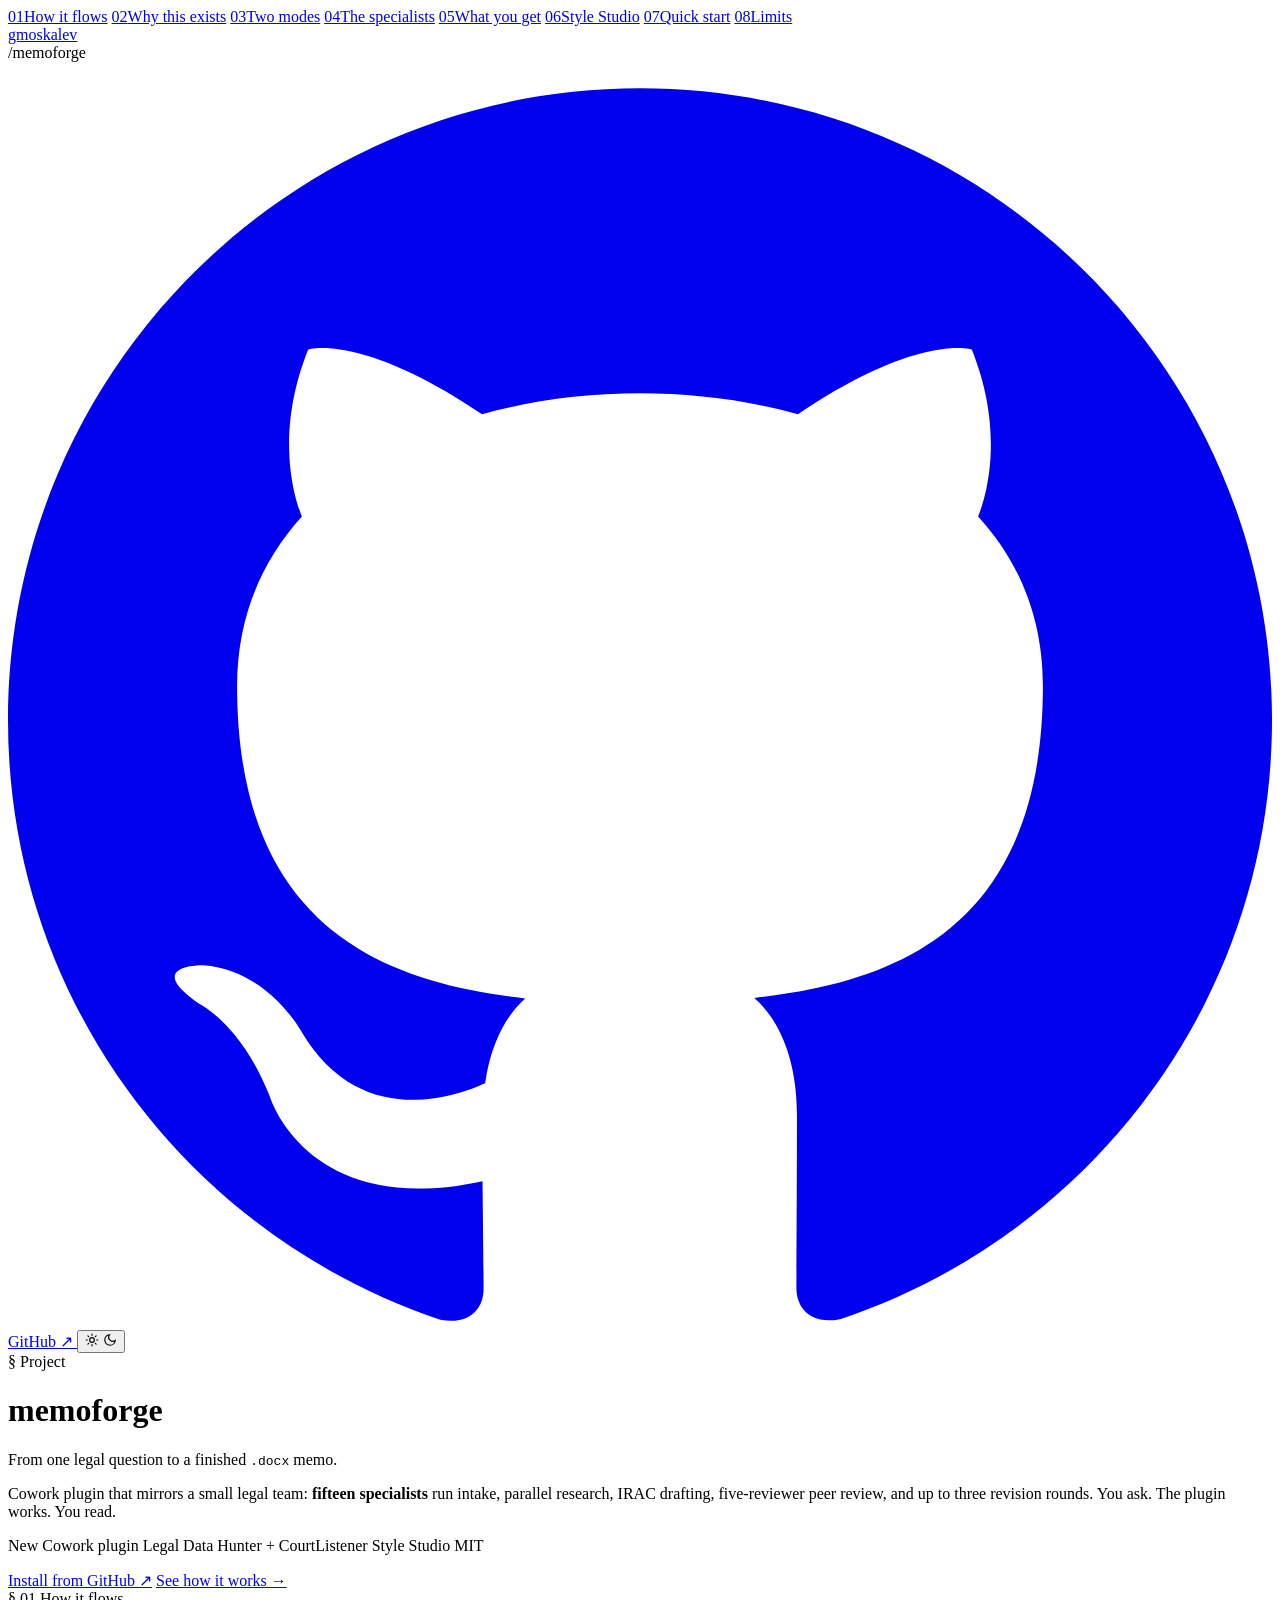
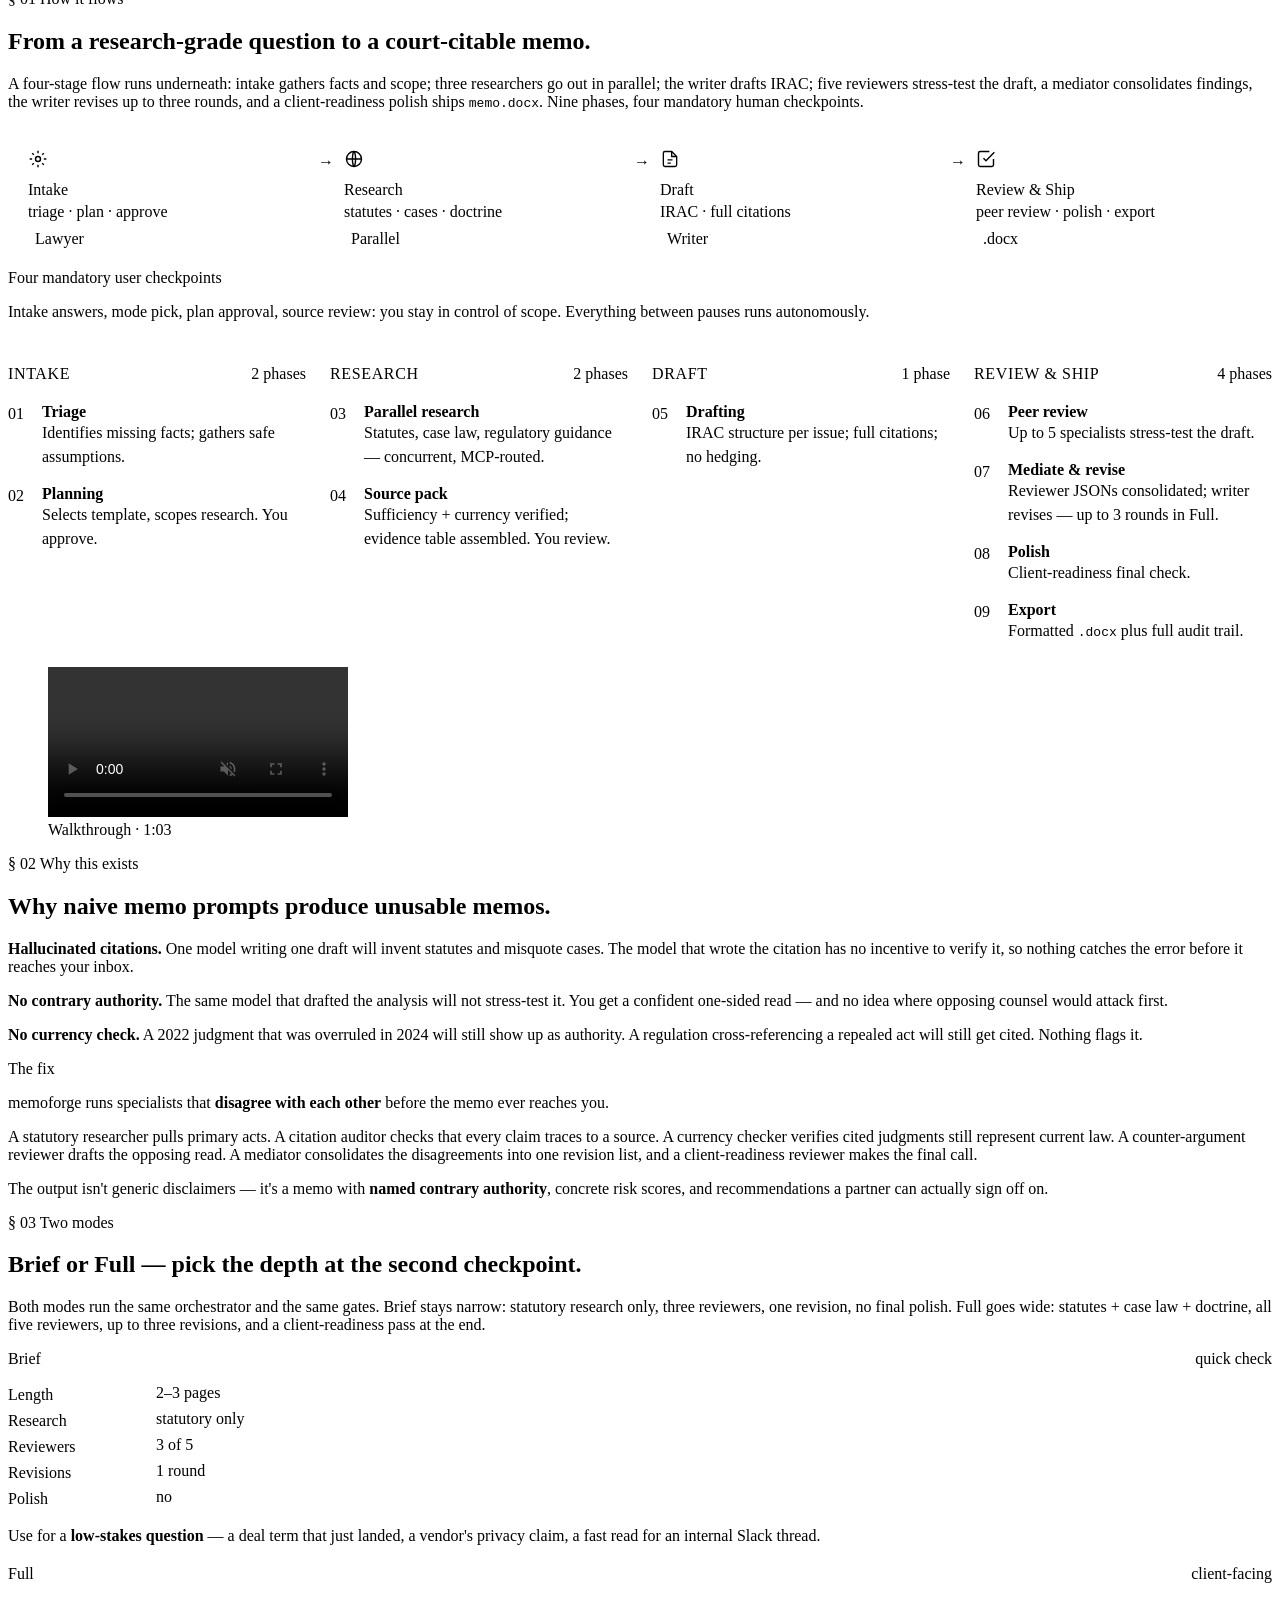
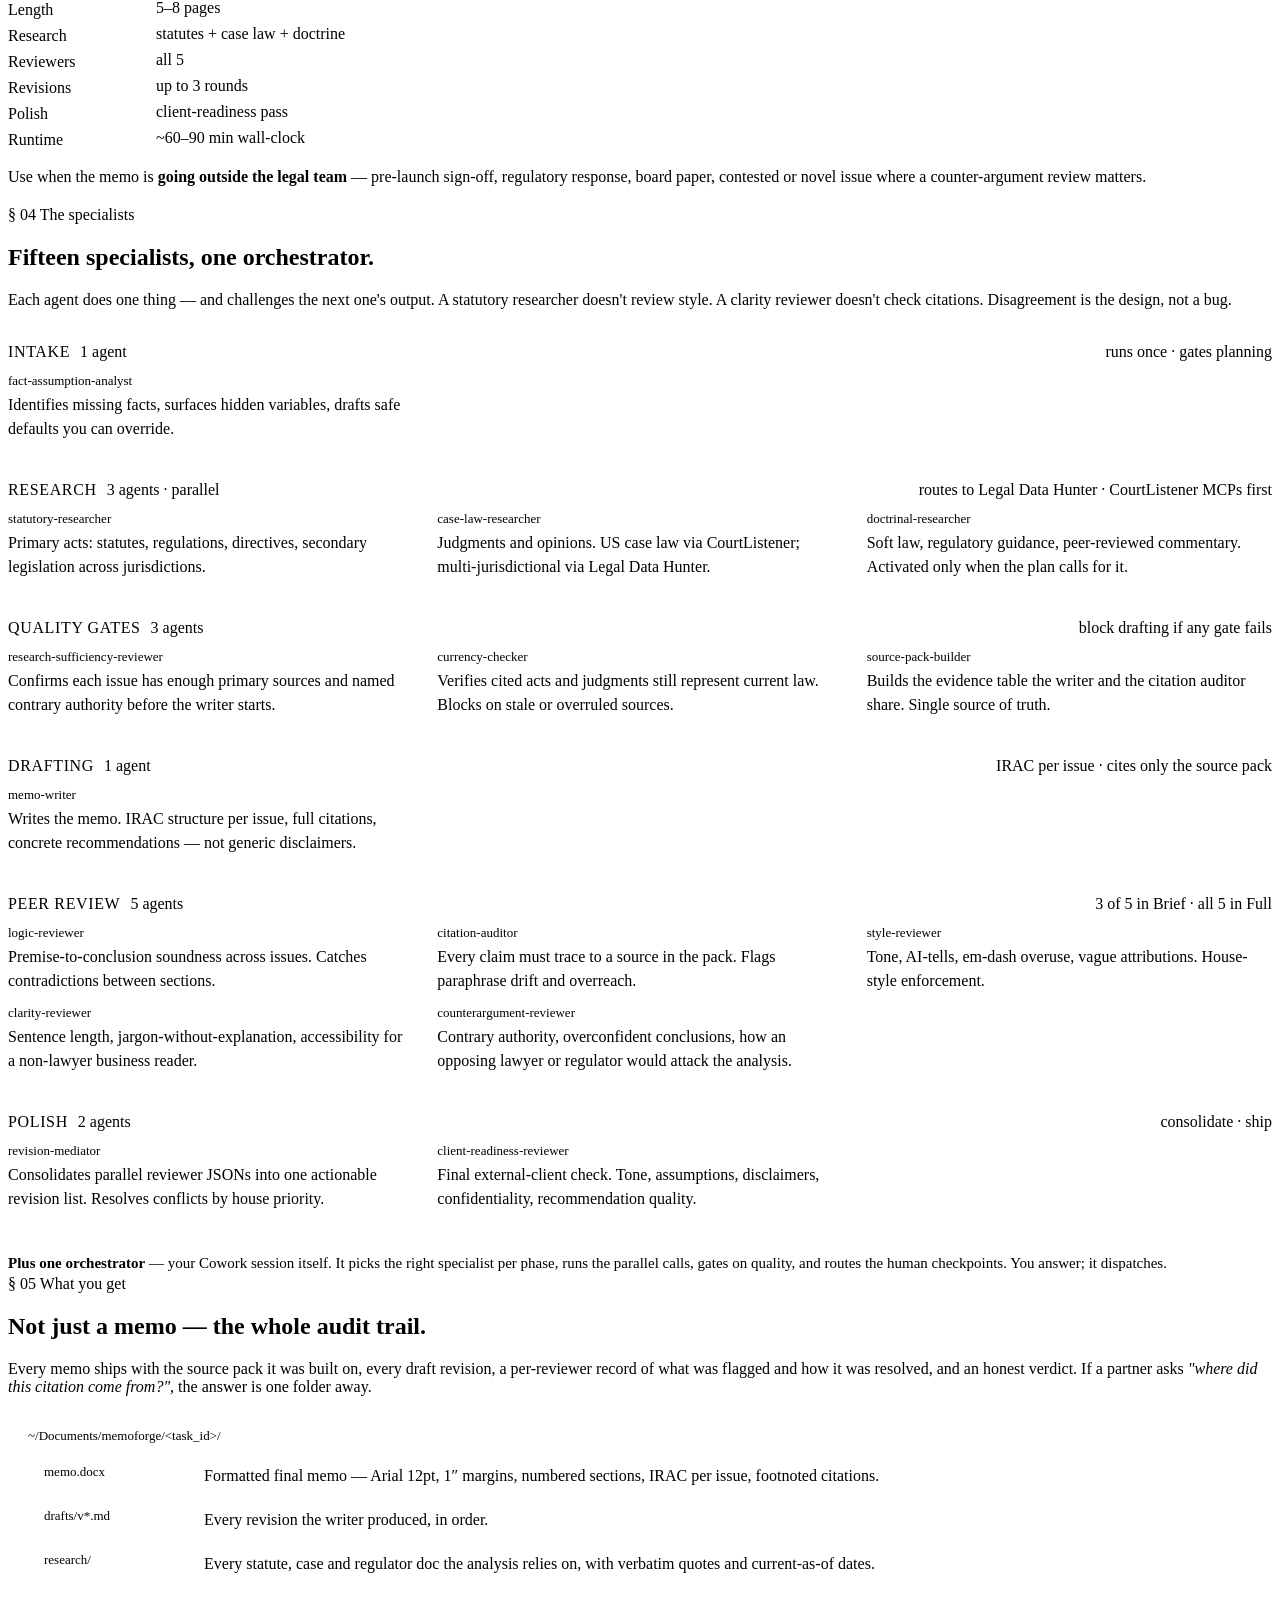
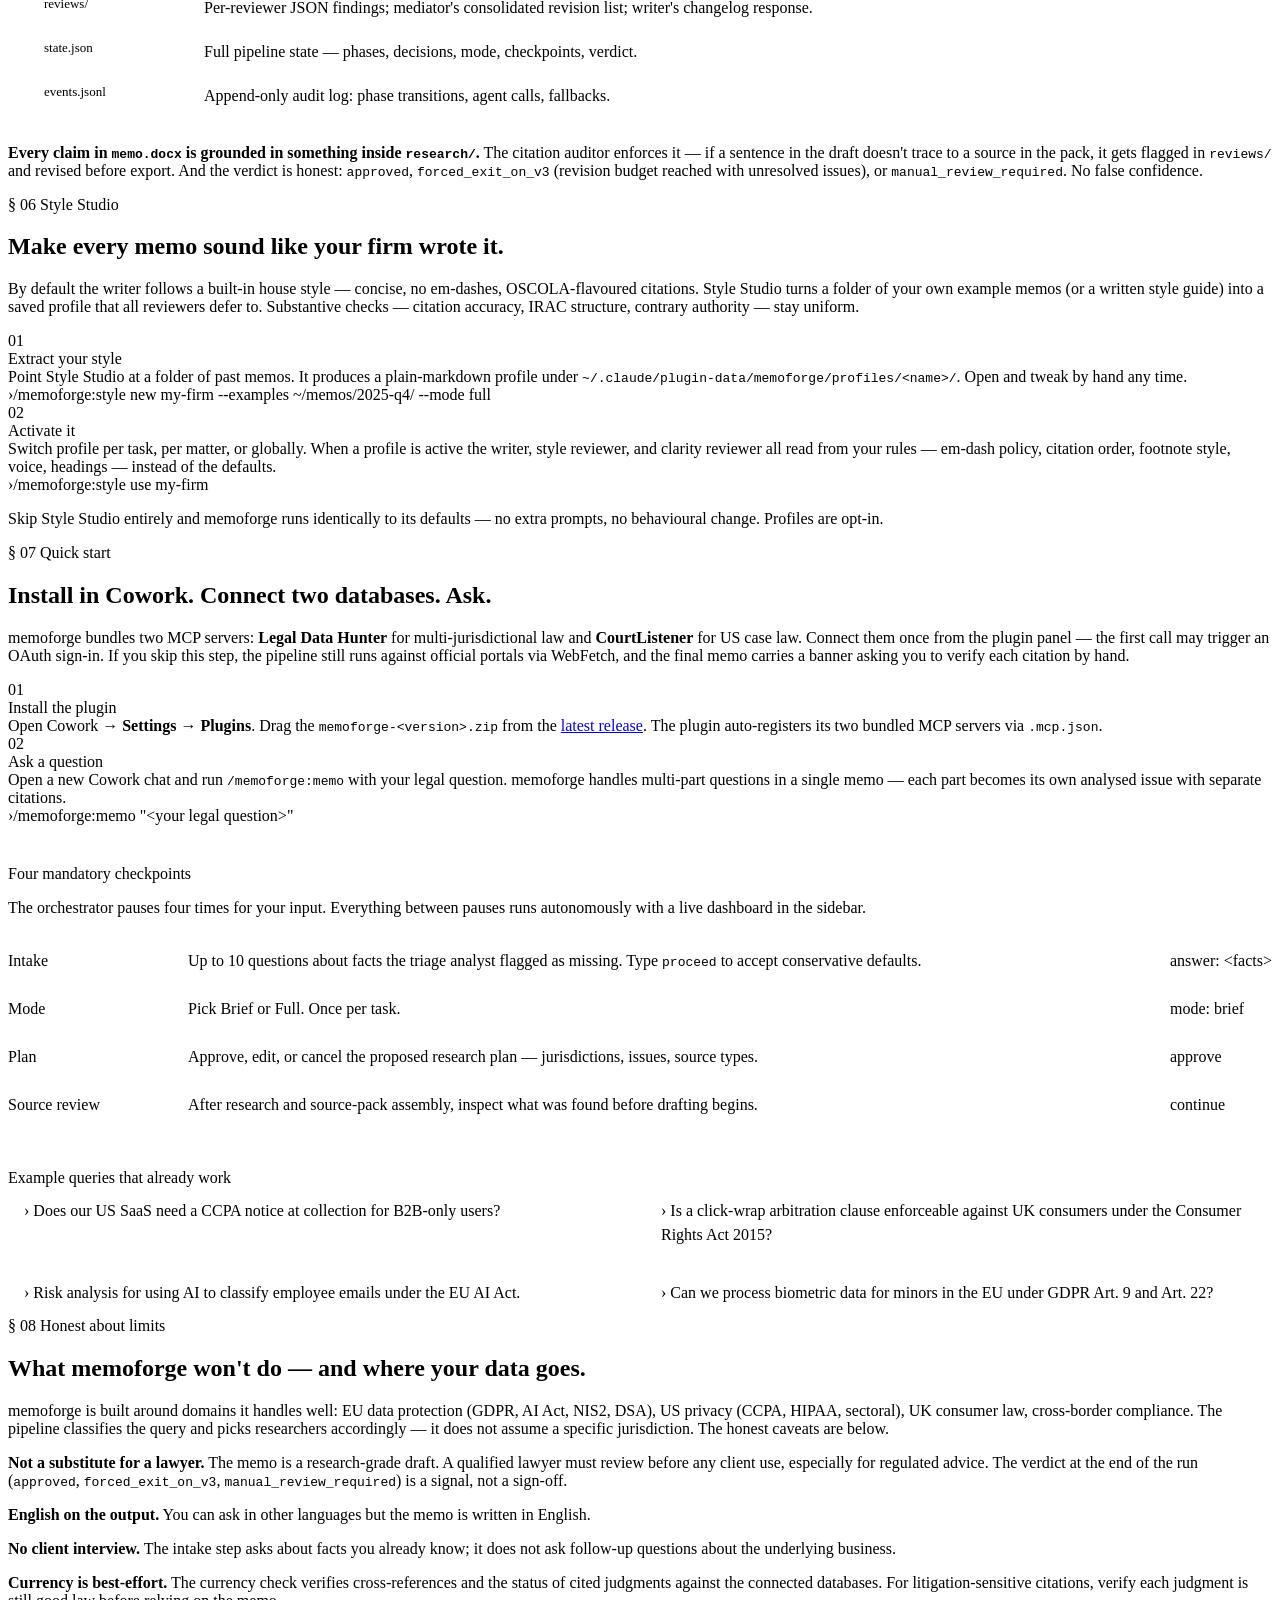
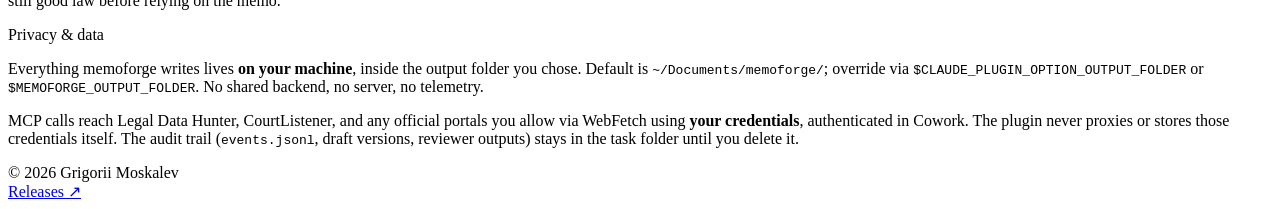
==== commit 7ec554ca: "Move product pages onto the shared stylesheet PII Shield, its docs, memoforge and Plain now use asse" ====
--- a/legal-memo-writer.html
+++ b/legal-memo-writer.html
@@ -24,7 +24,6 @@
         "name": "memoforge",
         "alternateName": "Legal Memo Writer",
         "url": "https://gmoskalev.com/legal-memo-writer",
-        "softwareVersion": "1.1.1",
         "applicationCategory": "DeveloperApplication",
         "operatingSystem": "Windows, macOS, Linux",
         "description": "memoforge is a Cowork plugin that turns a research-grade legal question into a structured, footnoted .docx memorandum. A multi-agent pipeline mirrors a small legal team: a triage analyst clarifies missing facts, three researchers pull statutes, case law and regulator guidance in parallel, a currency check confirms the law is still good, a writer drafts IRAC, five reviewers stress-test the draft, a mediator consolidates findings, and the writer revises up to three rounds before client-readiness polish and .docx export.",
@@ -77,1548 +76,330 @@
 
   <link rel="preconnect" href="https://fonts.googleapis.com" />
   <link rel="preconnect" href="https://fonts.gstatic.com" crossorigin />
-  <link href="https://fonts.googleapis.com/css2?family=Inter:wght@300;400;500;600;700&family=JetBrains+Mono:wght@400;500;600&display=swap" rel="stylesheet" />
-
-  <!-- Restore theme preference before paint to avoid flash. Default = light. -->
+  <link href="https://fonts.googleapis.com/css2?family=Inter:wght@400;500;600&family=JetBrains+Mono:wght@400;500;600&display=swap" rel="stylesheet" />
+  <link rel="stylesheet" href="/assets/site.css?v=20260908" />
+
+  <!-- Light by default. Apply a saved dark preference before first paint. -->
   <script>
     (function () {
       try {
-        if (localStorage.getItem('theme') !== 'dark') {
-          document.documentElement.setAttribute('data-theme', 'light');
+        if (localStorage.getItem('theme') === 'dark') {
+          document.documentElement.setAttribute('data-theme', 'dark');
         }
-      } catch (e) {
-        document.documentElement.setAttribute('data-theme', 'light');
-      }
+      } catch (e) { /* storage blocked: stay light */ }
     })();
   </script>
 
   <style>
-    /* ════════════════════════════════════════════════════════════════
-       VARIABLES
-       ════════════════════════════════════════════════════════════════ */
-    :root {
-      --ink: 255 255 255;
-      --bg: #0A0A0A;
-      --bg-elev: #101114;
-      --bg-elev-2: #15171B;
-      --bg-deep: #07070A;
-      --fg: #EDEDED;
-      --fg-dim: #A0A0A6;
-      --fg-dimmer: #6E6E76;
-      --fg-faint: #3F3F46;
-      --hair: rgb(var(--ink) / 0.07);
-      --hair-2: rgb(var(--ink) / 0.12);
-      --hair-strong: rgb(var(--ink) / 0.22);
-      --accent: #00E27A;
-      --remote: #9CA3FF;
-      --warn: #FFB020;
-      --nav-bg-scrolled: rgba(10, 10, 10, 0.72);
-      --font-sans: "Inter", system-ui, sans-serif;
-      --font-mono: "JetBrains Mono", ui-monospace, monospace;
-      --max: 1200px;
-      --gutter: clamp(20px, 4vw, 56px);
-      --ease-expo: cubic-bezier(0.22, 0.61, 0.36, 1);
-      --ease-out-cubic: cubic-bezier(0.33, 1, 0.68, 1);
-      color-scheme: dark;
-    }
-
-    [data-theme="light"] {
-      --ink: 0 0 0;
-      --bg: #FAFAF7;
-      --bg-elev: #FFFFFF;
-      --bg-elev-2: #F4F1EB;
-      --bg-deep: #ECE9E2;
-      --fg: #18181B;
-      --fg-dim: #4C4C56;
-      --fg-dimmer: #7A7A86;
-      --fg-faint: #B8B8C0;
-      --accent: #008C4D;
-      --remote: #4F5BCC;
-      --warn: #B36900;
-      --nav-bg-scrolled: rgba(250, 250, 247, 0.78);
-      color-scheme: light;
-    }
-
-    /* ════════════════════════════════════════════════════════════════
-       REDUCED MOTION
-       ════════════════════════════════════════════════════════════════ */
-    @media (prefers-reduced-motion: reduce) {
-      *, *::before, *::after {
-        animation-duration: 0.01ms !important;
-        animation-iteration-count: 1 !important;
-        transition-duration: 0.01ms !important;
-      }
-      [data-reveal] { opacity: 1 !important; transform: none !important; }
-      .arrow__line { transform: scaleX(1) !important; }
-      .arrow__head { opacity: 1 !important; }
-    }
-
-    /* ════════════════════════════════════════════════════════════════
-       BASE
-       ════════════════════════════════════════════════════════════════ */
-    @view-transition { navigation: auto; }
-
-    *, *::before, *::after { box-sizing: border-box; }
-    html, body { margin: 0; padding: 0; }
-    html { scroll-behavior: smooth; }
-    body {
-      background: var(--bg);
-      color: var(--fg);
-      font-family: var(--font-sans);
-      font-size: 16px;
-      line-height: 1.55;
-      -webkit-font-smoothing: antialiased;
-      overflow-x: hidden;
-    }
-    a { color: inherit; text-decoration: none; }
-    button { font: inherit; background: none; border: 0; color: inherit; cursor: pointer; padding: 0; }
-    h1, h2, h3, h4, p, ul, ol { margin: 0; padding: 0; }
-    ul, ol { list-style: none; }
-    ::selection { background: color-mix(in oklab, var(--accent) 35%, transparent); color: var(--fg); }
-    :focus-visible { outline: 1.5px solid var(--accent); outline-offset: 3px; border-radius: 2px; }
-
-    html { scrollbar-width: thin; scrollbar-color: var(--hair-2) transparent; }
-    ::-webkit-scrollbar { width: 10px; height: 10px; }
-    ::-webkit-scrollbar-track { background: transparent; }
-    ::-webkit-scrollbar-thumb { background: var(--hair-2); border-radius: 2px; border: 3px solid var(--bg); }
-    ::-webkit-scrollbar-thumb:hover { background: var(--fg-faint); }
-
-    /* Background grid + ambient corner glow */
-    body::before {
-      content: "";
-      position: fixed;
-      inset: 0;
-      pointer-events: none;
-      background-image:
-        linear-gradient(to right, rgb(var(--ink) / 0.025) 1px, transparent 1px),
-        linear-gradient(to bottom, rgb(var(--ink) / 0.025) 1px, transparent 1px);
-      background-size: 64px 64px;
-      mask-image: radial-gradient(ellipse at 50% 0%, black 0%, transparent 80%);
-      z-index: 0;
-    }
-    body::after {
-      content: "";
-      position: fixed;
-      bottom: 0;
-      right: 0;
-      width: 600px;
-      height: 600px;
-      background: radial-gradient(400px at 100% 100%, color-mix(in oklab, var(--accent) 5%, transparent), transparent 70%);
-      pointer-events: none;
-      z-index: 0;
-    }
-    main { position: relative; z-index: 1; }
-
-    /* ════════════════════════════════════════════════════════════════
-       SUBNAV
-       ════════════════════════════════════════════════════════════════ */
-    .subnav {
-      position: sticky;
-      top: 0;
-      z-index: 50;
-      padding: 14px var(--gutter);
-      background: var(--nav-bg-scrolled);
-      backdrop-filter: saturate(140%) blur(14px);
-      -webkit-backdrop-filter: saturate(140%) blur(14px);
-      border-bottom: 1px solid var(--hair);
-    }
-    .subnav__inner {
-      max-width: var(--max);
-      margin: 0 auto;
-      display: flex;
-      align-items: center;
-      gap: 20px;
-      font-family: var(--font-mono);
-      font-size: 12.5px;
-    }
-    .subnav__back {
-      display: inline-flex;
-      align-items: center;
-      gap: 8px;
-      color: var(--fg-dim);
-      padding: 6px 10px;
-      border-radius: 6px;
-      transition: color 150ms ease, background 150ms ease;
-    }
-    .subnav__back:hover { color: var(--fg); background: rgb(var(--ink) / 0.04); }
-    .subnav__crumb {
-      color: var(--fg-dimmer);
-      flex: 1;
-      min-width: 0;
-      overflow: hidden;
-      text-overflow: ellipsis;
-      white-space: nowrap;
-    }
-    .subnav__crumb .accent { color: var(--accent); }
-    .subnav__crumb-sep { color: var(--fg-faint); padding: 0 6px; }
-    .subnav__gh {
-      display: inline-flex;
-      align-items: center;
-      gap: 8px;
-      padding: 6px 12px;
-      border: 1px solid var(--hair-2);
-      border-radius: 6px;
-      color: var(--fg);
-      transition: border-color 150ms ease, color 150ms ease;
-    }
-    .subnav__gh:hover { border-color: var(--accent); color: var(--accent); }
-    @media (max-width: 640px) { .subnav__crumb { display: none; } }
-
-    /* Theme toggle */
-    .theme-toggle {
+    /* Page-specific components: pipeline, phases, modes, agents, bundle, checkpoints, examples. */
+
+    /* Lead-in phrases in prose ("Hallucinated citations.") */
+    .prose > p > em:first-child { font-style: normal; font-weight: 600; color: var(--fg); }
+
+    /* Pipeline: four stages in one hairline row, arrows on the dividers */
+    .pipeline {
       display: grid;
-      place-items: center;
-      width: 32px;
-      height: 32px;
-      border: 1px solid var(--hair-2);
-      border-radius: 6px;
-      color: var(--fg-dim);
-      cursor: pointer;
-      transition: border-color 150ms ease, color 150ms ease, background 150ms ease;
-      flex: none;
-    }
-    .theme-toggle:hover, .theme-toggle:focus-visible { border-color: var(--accent); color: var(--accent); }
-    .theme-toggle__icon { grid-area: 1 / 1; display: block; transition: opacity 200ms ease, transform 200ms ease; }
-    .theme-toggle__icon--sun { opacity: 1; transform: rotate(0); }
-    .theme-toggle__icon--moon { opacity: 0; transform: rotate(-90deg); }
-    [data-theme="light"] .theme-toggle__icon--sun { opacity: 0; transform: rotate(90deg); }
-    [data-theme="light"] .theme-toggle__icon--moon { opacity: 1; transform: rotate(0); }
-
-    /* ════════════════════════════════════════════════════════════════
-       SUBHERO
-       ════════════════════════════════════════════════════════════════ */
-    .subhero {
-      max-width: var(--max);
-      margin: 0 auto;
-      padding: clamp(50px, 9vh, 100px) var(--gutter) clamp(40px, 6vh, 60px);
-      position: relative;
-    }
-    .subhero__top {
-      display: flex;
-      align-items: center;
-      gap: 16px;
-      flex-wrap: wrap;
-      margin-bottom: 24px;
-    }
-    .subhero__glow {
-      position: absolute;
-      inset: -10% -10% auto -10%;
-      height: 100%;
-      background: radial-gradient(ellipse 50% 40% at 30% 30%, color-mix(in oklab, var(--accent) 15%, transparent) 0%, transparent 60%);
-      filter: blur(20px);
-      z-index: -1;
-      pointer-events: none;
-    }
-    .subhero__pin {
-      display: inline-flex;
-      align-items: center;
-      gap: 8px;
-      padding: 5px 10px;
-      border: 1px solid color-mix(in oklab, var(--accent) 30%, transparent);
-      border-radius: 100px;
-      font-family: var(--font-mono);
-      font-size: 11px;
-      color: var(--accent);
-      text-transform: lowercase;
-      letter-spacing: 0.04em;
-      background: color-mix(in oklab, var(--accent) 6%, transparent);
-    }
-    .subhero__pin-dot {
-      width: 6px; height: 6px; border-radius: 50%;
-      background: var(--accent);
-      box-shadow: 0 0 8px var(--accent);
-    }
-    .subhero__pin-sep { color: var(--fg-faint); }
-    .subhero__pin-new {
-      color: var(--warn);
-      text-transform: uppercase;
-      letter-spacing: 0.1em;
-      font-size: 10px;
-    }
-    .subhero__title {
-      font-family: var(--font-mono);
-      font-weight: 600;
-      font-size: clamp(48px, 8vw, 108px);
-      line-height: 0.94;
-      letter-spacing: -0.045em;
-      color: var(--fg);
-      margin-bottom: 20px;
-      display: inline-flex;
-      align-items: baseline;
-    }
-    .caret {
-      display: inline-block;
-      width: 0.44em;
-      height: 0.9em;
-      background: var(--accent);
-      margin-left: 0.1em;
-      animation: blink 1.05s steps(2, end) infinite;
-      box-shadow: 0 0 24px color-mix(in oklab, var(--accent) 50%, transparent);
-    }
-    @keyframes blink { 50% { opacity: 0; } }
-    .subhero__tagline {
-      font-size: clamp(20px, 2.4vw, 30px);
-      line-height: 1.35;
-      color: var(--fg);
-      max-width: 720px;
-      letter-spacing: -0.01em;
-      margin-bottom: 18px;
-      text-wrap: balance;
-    }
-    .subhero__friendly {
-      font-size: 15px;
-      color: var(--fg-dim);
-      margin-bottom: 28px;
-      max-width: 680px;
-      text-wrap: pretty;
-      line-height: 1.6;
-    }
-    .subhero__friendly strong {
-      color: var(--fg);
-      font-weight: 500;
-      font-family: var(--font-mono);
-      font-size: 14px;
-    }
-    .subhero__meta {
-      display: flex;
-      flex-wrap: wrap;
-      gap: 8px;
-      margin-bottom: 32px;
-    }
-    .pill {
-      display: inline-flex;
-      align-items: center;
-      gap: 6px;
-      padding: 6px 12px;
+      grid-template-columns: repeat(4, minmax(0, 1fr));
       border: 1px solid var(--hair);
-      border-radius: 100px;
-      font-family: var(--font-mono);
-      font-size: 12px;
-      color: var(--fg-dim);
-      background: rgb(var(--ink) / 0.02);
-    }
-    .pill--new { color: var(--warn); border-color: color-mix(in oklab, var(--warn) 40%, transparent); }
-    .pill--new .pill__dot {
-      width: 6px; height: 6px; border-radius: 50%;
-      background: var(--warn);
-      box-shadow: 0 0 8px var(--warn);
-    }
-    .subhero__cta {
-      display: flex;
-      flex-wrap: wrap;
-      gap: 12px;
-    }
-    .btn {
-      display: inline-flex;
-      align-items: center;
-      gap: 10px;
-      padding: 12px 18px;
-      border-radius: 8px;
-      font-family: var(--font-mono);
-      font-size: 13px;
-      letter-spacing: -0.005em;
-      transition: transform 140ms ease, background 160ms ease, border-color 160ms ease, color 160ms ease;
-      border: 1px solid transparent;
-    }
-    .btn:hover { transform: translateY(-1px); }
-    .btn--primary {
-      background: var(--accent);
-      color: #00110A;
-      font-weight: 600;
-      box-shadow:
-        0 0 0 1px color-mix(in oklab, var(--accent) 30%, transparent),
-        0 12px 40px -12px color-mix(in oklab, var(--accent) 80%, transparent);
-    }
-    .btn--primary:hover { background: color-mix(in oklab, var(--accent) 85%, white); }
-    .btn--ghost { border-color: var(--hair-2); color: var(--fg); }
-    .btn--ghost:hover { border-color: var(--fg-dim); background: rgb(var(--ink) / 0.03); }
-
-    /* ════════════════════════════════════════════════════════════════
-       SECTION BASE + DIVIDERS
-       ════════════════════════════════════════════════════════════════ */
-    .section {
-      max-width: var(--max);
-      margin: 0 auto;
-      padding: clamp(60px, 9vh, 100px) var(--gutter);
-      position: relative;
-    }
-    .section-label {
-      display: inline-flex;
-      align-items: baseline;
-      gap: 8px;
-      font-family: var(--font-mono);
-      font-size: 12px;
-      color: var(--fg-dim);
-      margin-bottom: 24px;
-      padding: 6px 12px 6px 10px;
-      border: 1px solid var(--hair);
-      border-radius: 6px;
-      background: rgb(var(--ink) / 0.02);
-    }
-    .section-label__sigil { color: var(--accent); }
-    .section-label__num { color: var(--fg); }
-    .section-label__slash { color: var(--fg-faint); }
-    .section-label__title { color: var(--fg-dim); }
-    .section__h {
-      font-family: var(--font-mono);
-      font-weight: 500;
-      font-size: clamp(28px, 4vw, 40px);
-      letter-spacing: -0.045em;
-      line-height: 1.1;
-      margin-bottom: 20px;
-      text-wrap: balance;
-      max-width: 28ch;
-    }
-    .section__lede {
-      font-size: 18px;
-      line-height: 1.55;
-      color: var(--fg-dim);
-      max-width: 64ch;
-      margin-bottom: 48px;
-      text-wrap: pretty;
-    }
-    .accent { color: var(--accent); }
-
-    .divider {
-      max-width: var(--max);
-      margin: 0 auto;
-      padding: 0 var(--gutter);
-      display: flex;
-      align-items: center;
-      gap: 14px;
-      color: var(--fg-faint);
-      font-family: var(--font-mono);
-      font-size: 11px;
-      letter-spacing: 0.06em;
-      text-transform: uppercase;
-    }
-    .divider::before, .divider::after {
-      content: "";
-      flex: 1;
-      border-top: 1px dashed var(--hair);
-    }
-    .divider__num { color: var(--fg-dimmer); }
-    .divider__txt { color: var(--fg-dim); }
-
-    /* ════════════════════════════════════════════════════════════════
-       PIPELINE (4-stage super-pipeline)
-       ════════════════════════════════════════════════════════════════ */
-    .pipeline {
-      position: relative;
-      padding: 40px 24px 56px;
-      border: 1px solid var(--hair);
-      border-radius: 10px;
-      background:
-        linear-gradient(180deg, rgb(var(--ink) / 0.015), transparent 60%),
-        radial-gradient(ellipse 60% 40% at 50% 0%, color-mix(in oklab, var(--accent) 5%, transparent), transparent 60%);
+      border-radius: var(--radius);
+      background: var(--bg-elev);
       overflow: hidden;
     }
-    .pipeline__stages {
-      display: grid;
-      grid-template-columns: repeat(4, minmax(0, 1fr));
-      gap: 0;
-      align-items: stretch;
-      position: relative;
+    .stage { position: relative; padding: 22px 20px 20px; }
+    .stage + .stage { border-left: 1px solid var(--hair); }
+    .stage + .stage::before {
+      content: "→";
+      position: absolute; left: -7px; top: 26px;
+      font-family: var(--font-mono); font-size: var(--fs-xs);
+      color: var(--fg-dimmer); background: var(--bg-elev); padding: 0 1px;
     }
-    .stage {
-      display: flex;
-      flex-direction: column;
-      gap: 10px;
-      padding: 20px 14px;
-      text-align: center;
-      position: relative;
-      z-index: 1;
+    .stage__icon { color: var(--accent); margin-bottom: 12px; }
+    .stage--remote .stage__icon { color: var(--remote); }
+    .stage__icon svg { display: block; width: 20px; height: 20px; }
+    .stage__label { font-family: var(--font-mono); font-size: var(--fs-sm); font-weight: 500; color: var(--fg); }
+    .stage__sub { font-family: var(--font-mono); font-size: var(--fs-xs); color: var(--fg-dimmer); margin: 4px 0 8px; }
+    .stage__tag {
+      display: inline-block; padding: 1px 7px;
+      border: 1px solid var(--hair); border-radius: 4px;
+      font-family: var(--font-mono); font-size: var(--fs-xs); color: var(--fg-dim);
     }
-    .stage__icon {
-      width: 48px;
-      height: 48px;
-      margin: 0 auto 4px;
-      border-radius: 10px;
-      display: grid;
-      place-items: center;
-      border: 1px solid var(--hair-2);
-      background: var(--bg-elev);
-      color: var(--fg-dim);
+    .stage--remote .stage__tag { color: var(--remote); border-color: color-mix(in oklab, var(--remote) 35%, transparent); }
+    @media (max-width: 760px) {
+      .pipeline { grid-template-columns: 1fr; }
+      .stage + .stage { border-left: 0; border-top: 1px solid var(--hair); }
+      .stage + .stage::before { left: 20px; top: -8px; content: "↓"; }
     }
-    .stage--local .stage__icon {
-      border-color: color-mix(in oklab, var(--accent) 45%, transparent);
-      color: var(--accent);
-      background:
-        linear-gradient(180deg, color-mix(in oklab, var(--accent) 10%, transparent), transparent),
-        var(--bg-elev);
-      box-shadow: 0 0 24px -4px color-mix(in oklab, var(--accent) 40%, transparent);
+
+    /* Nine phases, grouped in four columns */
+    .phases { display: grid; grid-template-columns: repeat(4, minmax(0, 1fr)); gap: 0 24px; margin-top: 32px; }
+    .phases__col { border-top: 1px solid var(--hair); padding-top: 12px; }
+    .phases__head {
+      display: flex; justify-content: space-between; gap: 8px;
+      font-family: var(--font-mono); font-size: var(--fs-xs); letter-spacing: 0.04em; text-transform: uppercase;
+      color: var(--fg); margin-bottom: 12px;
     }
-    .stage--remote .stage__icon {
-      border-color: color-mix(in oklab, var(--remote) 45%, transparent);
-      color: var(--remote);
-      background:
-        linear-gradient(180deg, color-mix(in oklab, var(--remote) 10%, transparent), transparent),
-        var(--bg-elev);
+    .phases__count { color: var(--fg-dimmer); text-transform: none; letter-spacing: 0; }
+    .phases__item { display: grid; grid-template-columns: 28px 1fr; gap: 6px; padding: 8px 0; }
+    .phases__num { font-family: var(--font-mono); font-size: var(--fs-xs); color: var(--fg-dimmer); padding-top: 2px; }
+    .phases__name { display: block; font-size: var(--fs-sm); font-weight: 600; color: var(--fg); }
+    .phases__desc { display: block; font-size: var(--fs-sm); line-height: 1.5; color: var(--fg-dim); }
+    @media (max-width: 920px) { .phases { grid-template-columns: repeat(2, minmax(0, 1fr)); gap: 12px 24px; } }
+    @media (max-width: 520px) { .phases { grid-template-columns: 1fr; } }
+
+    /* Modes: two decision cards */
+    .decision__head {
+      display: flex; justify-content: space-between; align-items: baseline; gap: 8px;
+      font-family: var(--font-mono); font-size: var(--fs-md); font-weight: 500; color: var(--fg);
+      margin-bottom: 14px;
     }
-    .stage__label {
-      font-family: var(--font-mono);
-      font-size: 13px;
-      color: var(--fg);
-      font-weight: 500;
-    }
-    .stage__sub {
-      font-family: var(--font-mono);
-      font-size: 11px;
-      color: var(--fg-dimmer);
-      text-transform: lowercase;
-    }
-    .stage__tag {
-      display: inline-block;
-      margin: 4px auto 0;
-      padding: 2px 8px;
-      border-radius: 100px;
-      font-family: var(--font-mono);
-      font-size: 9.5px;
-      text-transform: uppercase;
-      letter-spacing: 0.08em;
-      border: 1px solid var(--hair);
-    }
-    .stage--local .stage__tag { color: var(--accent); border-color: color-mix(in oklab, var(--accent) 40%, transparent); }
-    .stage--remote .stage__tag { color: var(--remote); border-color: color-mix(in oklab, var(--remote) 40%, transparent); }
-
-    /* Animated arrows for 4-stage layout (3 arrows between 4 stages).
-       Columns: 12.5/37.5/62.5/87.5%. Icons are 48px → 24px from center
-       to edge, +4px breathing room = 28px offset. */
-    .pipeline__arrows {
-      position: absolute;
-      top: 60px;
-      left: 24px;
-      right: 24px;
-      height: 48px;
-      pointer-events: none;
-      z-index: 0;
-    }
-    .pipeline__arrows-inner {
-      position: relative;
-      width: 100%;
-      height: 100%;
-    }
-    .arrow {
-      position: absolute;
-      top: 50%;
-      transform: translateY(-50%);
-      height: 6px;
-    }
-    .arrow--1 { left: calc(12.5% + 28px); right: calc(62.5% + 28px); }
-    .arrow--2 { left: calc(37.5% + 28px); right: calc(37.5% + 28px); }
-    .arrow--3 { left: calc(62.5% + 28px); right: calc(12.5% + 28px); }
-    .arrow__line {
-      position: absolute;
-      top: 50%;
-      left: 0;
-      right: 0;
-      height: 1px;
-      background: var(--hair-strong);
-      transform: scaleX(0);
-      transform-origin: 0 50%;
-      transition: transform 600ms var(--ease-out-cubic);
-    }
-    .arrow__head {
-      position: absolute;
-      right: -1px;
-      top: 50%;
-      width: 6px;
-      height: 6px;
-      border-top: 1px solid var(--fg-dim);
-      border-right: 1px solid var(--fg-dim);
-      transform: translateY(-50%) rotate(45deg);
-      opacity: 0;
-      transition: opacity 200ms ease;
-    }
-    .arrow__packet {
-      position: absolute;
-      top: 50%;
-      width: 6px;
-      height: 6px;
-      margin-top: -3px;
-      border-radius: 50%;
-      background: var(--accent);
-      box-shadow: 0 0 10px var(--accent);
-      opacity: 0;
-      pointer-events: none;
-      left: 0;
-    }
-    @keyframes packet-travel {
-      0% { left: 0; opacity: 0; transform: scale(0.5); }
-      8% { opacity: 1; transform: scale(1); }
-      92% { opacity: 1; transform: scale(1); }
-      100% { left: calc(100% - 6px); opacity: 0; transform: scale(0.5); }
-    }
-    .pipeline.reveal--in .arrow__line { transform: scaleX(1); }
-    .pipeline.reveal--in .arrow__head { opacity: 1; }
-    .pipeline.reveal--in .arrow:nth-child(1) .arrow__line { transition-delay: 0ms; }
-    .pipeline.reveal--in .arrow:nth-child(1) .arrow__head { transition-delay: 600ms; }
-    .pipeline.reveal--in .arrow:nth-child(2) .arrow__line { transition-delay: 140ms; }
-    .pipeline.reveal--in .arrow:nth-child(2) .arrow__head { transition-delay: 740ms; }
-    .pipeline.reveal--in .arrow:nth-child(3) .arrow__line { transition-delay: 280ms; }
-    .pipeline.reveal--in .arrow:nth-child(3) .arrow__head { transition-delay: 880ms; }
-    .pipeline.reveal--in .arrow__packet {
-      animation: packet-travel 1.4s var(--ease-out-cubic) 1 forwards;
-    }
-    .pipeline.reveal--in .arrow:nth-child(1) .arrow__packet { animation-delay: 1100ms; }
-    .pipeline.reveal--in .arrow:nth-child(2) .arrow__packet { animation-delay: 1350ms; }
-    .pipeline.reveal--in .arrow:nth-child(3) .arrow__packet { animation-delay: 1600ms; }
-
-    .pipeline__bracket {
-      margin-top: 20px;
-      display: flex;
-      justify-content: center;
-    }
-    .pipeline__bracket-inner {
-      position: relative;
-      padding: 12px 20px;
-      font-family: var(--font-mono);
-      font-size: 12px;
-      color: var(--fg-dim);
-      border: 1px dashed color-mix(in oklab, var(--accent) 30%, transparent);
-      border-radius: 8px;
-      background: color-mix(in oklab, var(--accent) 4%, transparent);
-      max-width: 640px;
-      text-align: center;
-    }
-    .pipeline__bracket-inner b { color: var(--accent); font-weight: 500; }
-
-    @media (max-width: 760px) {
-      .pipeline__stages { grid-template-columns: 1fr; gap: 8px; }
-      .pipeline__arrows { display: none; }
-      .stage { padding: 14px 12px; flex-direction: row; align-items: center; text-align: left; gap: 14px; }
-      .stage__icon { margin: 0; flex: none; }
-      .stage__meta { flex: 1; text-align: left; }
-      .stage__label, .stage__sub { text-align: left; }
-      .stage__tag { margin: 4px 0 0; }
-    }
-
-    /* ════════════════════════════════════════════════════════════════
-       PHASE LIST (the 9-phase breakdown beneath the pipeline)
-       ════════════════════════════════════════════════════════════════ */
-    .phases {
-      margin-top: 32px;
-      display: grid;
-      grid-template-columns: repeat(4, minmax(0, 1fr));
-      gap: 14px;
-    }
-    @media (max-width: 980px) { .phases { grid-template-columns: repeat(2, minmax(0, 1fr)); } }
-    @media (max-width: 560px) { .phases { grid-template-columns: 1fr; } }
-    .phases__col {
-      padding: 18px 18px 20px;
-      border: 1px solid var(--hair);
-      border-radius: 10px;
-      background: rgb(var(--ink) / 0.015);
-    }
-    .phases__head {
-      font-family: var(--font-mono);
-      font-size: 11px;
-      color: var(--accent);
-      text-transform: uppercase;
-      letter-spacing: 0.08em;
-      margin-bottom: 12px;
-      display: flex;
-      justify-content: space-between;
-      align-items: baseline;
-    }
-    .phases__count {
-      color: var(--fg-faint);
-      font-size: 10px;
-    }
-    .phases__list { display: flex; flex-direction: column; gap: 10px; }
-    .phases__item {
-      font-family: var(--font-mono);
-      font-size: 12px;
-      line-height: 1.5;
-      color: var(--fg-dim);
-      display: grid;
-      grid-template-columns: auto 1fr;
-      gap: 10px;
-    }
-    .phases__num {
-      color: var(--fg-faint);
-      font-variant-numeric: tabular-nums;
-    }
-    .phases__name { color: var(--fg); }
-    .phases__desc { color: var(--fg-dim); display: block; margin-top: 2px; }
-
-    /* ════════════════════════════════════════════════════════════════
-       PROSE
-       ════════════════════════════════════════════════════════════════ */
-    .prose p {
-      font-size: 17px;
-      line-height: 1.65;
-      color: var(--fg);
-      margin-bottom: 18px;
-      max-width: 70ch;
-    }
-    .prose p:last-child { margin-bottom: 0; }
-    .prose p em {
-      color: var(--accent);
-      font-style: normal;
-      font-family: var(--font-mono);
-      font-size: 15px;
-    }
-    .prose code {
-      font-family: var(--font-mono);
-      font-size: 14.5px;
-      color: var(--fg);
-      padding: 1px 6px;
-      border-radius: 3px;
-      background: color-mix(in oklab, var(--accent) 8%, transparent);
-    }
-
-    /* Inline code in cards / hero / phases / checkpoints / install steps —
-       unified accent-on-tint chip. Smaller than prose code; sits inline. */
-    .code-chip,
-    .subhero__friendly code,
-    .install-step__body code,
-    .phases__desc code,
-    .checkpoints__lede code {
-      font-family: var(--font-mono);
-      font-size: 12.5px;
-      color: var(--accent);
-      padding: 1px 5px;
-      border-radius: 3px;
-      background: color-mix(in oklab, var(--accent) 10%, transparent);
-    }
-    .project__desc code,
-    .agent__role code {
-      font-family: var(--font-mono);
-      font-size: 0.9em;
-      color: var(--accent);
-      padding: 0 4px;
-      border-radius: 3px;
-      background: color-mix(in oklab, var(--accent) 8%, transparent);
-    }
-    .prose__rewrite {
-      margin-top: 28px;
-      padding: 18px 22px;
-      border-left: 2px solid var(--accent);
-      background: rgb(var(--ink) / 0.015);
-    }
-    .prose__rewrite-label {
-      font-family: var(--font-mono);
-      font-size: 11px;
-      color: var(--accent);
-      text-transform: uppercase;
-      letter-spacing: 0.08em;
-      margin-bottom: 10px;
-    }
-    .prose__rewrite p {
-      font-size: 15px;
-      line-height: 1.6;
-      color: var(--fg-dim);
-      margin-bottom: 0;
-      max-width: 65ch;
-    }
-    .prose__rewrite p + p { margin-top: 10px; }
-    .prose__rewrite p strong { color: var(--fg); font-weight: 500; }
-
-    /* ════════════════════════════════════════════════════════════════
-       DECISION CARDS (Brief vs Full)
-       ════════════════════════════════════════════════════════════════ */
-    .decision {
-      display: grid;
-      grid-template-columns: repeat(2, minmax(0, 1fr));
-      gap: 20px;
-    }
-    @media (max-width: 760px) { .decision { grid-template-columns: 1fr; } }
-    .decision__card {
-      padding: 28px 28px 30px;
-      border: 1px solid var(--hair);
-      border-radius: 10px;
-      background: linear-gradient(180deg, rgb(var(--ink) / 0.015), transparent 60%);
-      transition: border-color 220ms ease, background 220ms ease;
-      position: relative;
-      overflow: hidden;
-      display: flex;
-      flex-direction: column;
-      gap: 18px;
-    }
-    .decision__card::after {
-      content: "";
-      position: absolute;
-      left: 0; top: 0;
-      width: 0; height: 1px;
-      background: var(--accent);
-      opacity: 0;
-      transition: width 280ms var(--ease-out-cubic), opacity 220ms;
-    }
-    .decision__card:hover { border-color: var(--hair-2); background: linear-gradient(180deg, rgb(var(--ink) / 0.025), transparent 60%); }
-    .decision__card:hover::after { width: 100%; opacity: 0.4; }
-    .decision__head {
-      font-family: var(--font-mono);
-      font-size: 22px;
-      color: var(--accent);
-      letter-spacing: -0.02em;
-      font-weight: 500;
-      display: flex;
-      justify-content: space-between;
-      align-items: baseline;
-      gap: 10px;
-    }
-    .decision__head-tag {
-      font-size: 10.5px;
-      letter-spacing: 0.08em;
-      text-transform: uppercase;
-      color: var(--fg-dimmer);
-      border: 1px solid var(--hair);
-      padding: 3px 8px;
-      border-radius: 100px;
-    }
-    .decision__specs {
-      display: grid;
-      grid-template-columns: auto 1fr;
-      gap: 8px 16px;
-      font-family: var(--font-mono);
-      font-size: 13px;
-      line-height: 1.5;
-    }
-    .decision__specs dt {
-      color: var(--fg-dimmer);
-      text-transform: uppercase;
-      letter-spacing: 0.06em;
-      font-size: 10.5px;
-      align-self: center;
-    }
-    .decision__specs dd {
-      color: var(--fg);
-      margin: 0;
-    }
-    .decision__when {
-      font-size: 14.5px;
-      line-height: 1.55;
-      color: var(--fg-dim);
-      padding-left: 14px;
-      border-left: 2px solid var(--hair);
-      margin-top: 2px;
-    }
-    .decision__when strong { color: var(--fg); font-weight: 500; }
-
-    /* ════════════════════════════════════════════════════════════════
-       AGENT CONSTELLATION
-       ════════════════════════════════════════════════════════════════ */
-    .agents {
-      display: flex;
-      flex-direction: column;
-      gap: 20px;
-    }
-    .agents__group {
-      padding: 22px 24px 26px;
-      border: 1px solid var(--hair);
-      border-radius: 10px;
-      background:
-        linear-gradient(180deg, rgb(var(--ink) / 0.015), transparent 50%),
-        var(--bg-elev);
-      position: relative;
-    }
-    .agents__group--research { border-left: 2px solid color-mix(in oklab, var(--remote) 50%, transparent); }
-    .agents__group--review { border-left: 2px solid color-mix(in oklab, var(--warn) 50%, transparent); }
-    .agents__group--polish,
-    .agents__group--intake,
-    .agents__group--draft,
-    .agents__group--quality { border-left: 2px solid color-mix(in oklab, var(--accent) 50%, transparent); }
-    .agents__head {
-      display: flex;
-      align-items: baseline;
-      justify-content: space-between;
-      gap: 16px;
-      margin-bottom: 16px;
-      flex-wrap: wrap;
-    }
-    .agents__head-left {
-      display: flex;
-      align-items: baseline;
-      gap: 10px;
-      font-family: var(--font-mono);
-    }
-    .agents__phase {
-      font-size: 13px;
-      color: var(--fg);
-      font-weight: 500;
-      letter-spacing: -0.01em;
-    }
-    .agents__group--research .agents__phase { color: var(--remote); }
-    .agents__group--review .agents__phase { color: var(--warn); }
-    .agents__count {
-      font-size: 10.5px;
-      color: var(--fg-dimmer);
-      text-transform: uppercase;
-      letter-spacing: 0.08em;
-      padding: 2px 7px;
-      border: 1px solid var(--hair);
-      border-radius: 100px;
-    }
-    .agents__hint {
-      font-family: var(--font-mono);
-      font-size: 11px;
-      color: var(--fg-dimmer);
-      letter-spacing: 0.02em;
-    }
-    .agents__hint .accent { color: var(--accent); }
-    .agents__grid {
-      display: grid;
-      grid-template-columns: repeat(auto-fit, minmax(200px, 1fr));
-      gap: 10px;
-    }
-    .agent {
-      padding: 14px 16px 16px;
-      border: 1px solid var(--hair);
-      border-radius: 8px;
-      background: var(--bg-deep);
-      transition: border-color 200ms ease, background 200ms ease, transform 200ms ease;
-      display: flex;
-      flex-direction: column;
-      gap: 6px;
-    }
-    .agent:hover {
-      border-color: var(--hair-2);
-      background: var(--bg-elev-2);
-      transform: translateY(-1px);
-    }
-    .agent__slug {
-      font-family: var(--font-mono);
-      font-size: 12.5px;
-      color: var(--accent);
-      font-weight: 500;
-      letter-spacing: -0.005em;
-      word-break: break-word;
-    }
-    .agents__group--research .agent__slug { color: var(--remote); }
-    .agents__group--review .agent__slug { color: var(--warn); }
-    .agent__role {
-      font-size: 13px;
-      line-height: 1.5;
-      color: var(--fg-dim);
-    }
-    .agents__orchestrator {
-      margin-top: 6px;
-      padding: 16px 20px;
-      border: 1px dashed var(--hair-2);
-      border-radius: 8px;
-      background: rgb(var(--ink) / 0.01);
-      font-family: var(--font-mono);
-      font-size: 12.5px;
-      color: var(--fg-dim);
-      line-height: 1.55;
-    }
-    .agents__orchestrator strong { color: var(--fg); font-weight: 500; }
-    .agents__orchestrator .accent { color: var(--accent); }
-
-    /* ════════════════════════════════════════════════════════════════
-       OUTPUT BUNDLE
-       ════════════════════════════════════════════════════════════════ */
-    .bundle {
-      padding: 24px 28px;
-      border: 1px solid var(--hair);
-      border-radius: 10px;
-      background: var(--bg-deep);
-      box-shadow: 0 24px 56px -32px rgba(0, 0, 0, 0.5);
-      overflow-x: auto;
-    }
-    .bundle__inner {
-      font-family: var(--font-mono);
-      font-size: 13.5px;
-      line-height: 1.7;
-      min-width: 0;
-    }
-    .bundle__root {
-      color: var(--accent);
-      font-weight: 500;
-      margin-bottom: 8px;
-      display: block;
-      letter-spacing: -0.005em;
-    }
-    .bundle__row {
-      display: grid;
-      grid-template-columns: minmax(180px, 240px) 1fr;
-      gap: 24px;
-      padding-left: 20px;
-      position: relative;
-      color: var(--fg);
-    }
-    .bundle__row::before {
-      content: "├";
-      position: absolute;
-      left: 4px;
-      color: var(--fg-faint);
-    }
-    .bundle__row:last-child::before { content: "└"; }
-    .bundle__name { color: var(--fg); white-space: nowrap; overflow: hidden; text-overflow: ellipsis; }
+    .decision__head-tag { font-size: var(--fs-xs); font-weight: 400; color: var(--fg-dimmer); }
+    .decision__specs { display: grid; grid-template-columns: 96px 1fr; gap: 6px 12px; font-size: var(--fs-sm); margin-bottom: 16px; }
+    .decision__specs dt { font-family: var(--font-mono); font-size: var(--fs-xs); color: var(--fg-dimmer); padding-top: 2px; }
+    .decision__specs dd { color: var(--fg); }
+    .decision__when { font-size: var(--fs-sm); line-height: 1.55; color: var(--fg-dim); }
+
+    /* Specialists: grouped list */
+    .agents__group { border-top: 1px solid var(--hair); padding: 18px 0 22px; }
+    .agents__head { display: flex; justify-content: space-between; flex-wrap: wrap; gap: 4px 16px; margin-bottom: 12px; font-family: var(--font-mono); font-size: var(--fs-xs); }
+    .agents__phase { color: var(--fg); font-weight: 500; text-transform: uppercase; letter-spacing: 0.04em; }
+    .agents__count { color: var(--fg-dimmer); margin-left: 10px; }
+    .agents__hint { color: var(--fg-dimmer); }
+    .agents__grid { display: grid; grid-template-columns: repeat(3, minmax(0, 1fr)); gap: 12px 24px; }
+    .agent__slug { font-family: var(--font-mono); font-size: 13px; color: var(--fg); margin-bottom: 4px; }
+    .agent__role { font-size: var(--fs-sm); line-height: 1.5; color: var(--fg-dim); }
+    .agents__orchestrator { border-top: 1px solid var(--hair); padding-top: 18px; font-size: 15px; line-height: 1.6; color: var(--fg-dim); max-width: var(--measure); }
+    @media (max-width: 760px) { .agents__grid { grid-template-columns: 1fr; } }
+
+    /* Output bundle: file tree */
+    .bundle { border: 1px solid var(--hair); border-radius: var(--radius); background: var(--bg-elev); padding: 6px 20px 10px; }
+    .bundle__root { display: block; font-family: var(--font-mono); font-size: 13px; color: var(--fg-dimmer); padding: 10px 0; border-bottom: 1px solid var(--hair); }
+    .bundle__row { display: grid; grid-template-columns: 160px 1fr; gap: 16px; padding: 10px 0; border-bottom: 1px solid var(--hair); }
+    .bundle__row:last-child { border-bottom: 0; }
+    .bundle__name { font-family: var(--font-mono); font-size: 13px; color: var(--fg); padding-left: 16px; }
     .bundle__name--accent { color: var(--accent); }
     .bundle__name--remote { color: var(--remote); }
     .bundle__name--warn { color: var(--warn); }
-    .bundle__desc { color: var(--fg-dim); font-size: 12.5px; }
-
+    .bundle__desc { font-size: var(--fs-sm); line-height: 1.5; color: var(--fg-dim); }
+    @media (max-width: 560px) { .bundle__row { grid-template-columns: 1fr; gap: 2px; } .bundle__name { padding-left: 0; } }
+
+    /* Checkpoints */
+    .checkpoints { margin-top: 40px; }
+    .checkpoints__list { display: grid; grid-template-columns: 120px 1fr auto; gap: 0 20px; align-items: baseline; }
+    .checkpoints__list dt { font-family: var(--font-mono); font-size: var(--fs-sm); color: var(--fg); padding: 12px 0; border-top: 1px solid var(--hair); }
+    .checkpoints__list dd { padding: 12px 0; border-top: 1px solid var(--hair); }
+    .checkpoints__phase { font-size: var(--fs-sm); line-height: 1.5; color: var(--fg-dim); }
+    .checkpoints__reply { font-family: var(--font-mono); font-size: var(--fs-xs); color: var(--accent); white-space: nowrap; }
     @media (max-width: 640px) {
-      .bundle { padding: 18px; }
-      .bundle__inner { font-size: 12.5px; }
-      .bundle__row { grid-template-columns: 1fr; gap: 2px; padding-bottom: 6px; }
-      .bundle__desc { padding-left: 0; font-size: 11.5px; }
+      .checkpoints__list { grid-template-columns: 1fr; gap: 0; }
+      .checkpoints__list dd { border-top: 0; padding-top: 0; }
+      .checkpoints__list dt { padding-bottom: 4px; }
     }
 
-    .bundle__note {
-      margin-top: 22px;
-      padding: 14px 18px;
-      border-left: 2px solid var(--accent);
-      background: rgb(var(--ink) / 0.015);
-      font-size: 14.5px;
-      line-height: 1.6;
-      color: var(--fg-dim);
-      max-width: 64ch;
-    }
-    .bundle__note code {
-      font-family: var(--font-mono);
-      color: var(--fg);
-      padding: 1px 6px;
-      border-radius: 3px;
-      background: color-mix(in oklab, var(--accent) 8%, transparent);
-      font-size: 12.5px;
-    }
-    .bundle__note strong { color: var(--fg); font-weight: 500; }
-
-    /* ════════════════════════════════════════════════════════════════
-       QUICK START — INSTALL STEPS + CHECKPOINTS + EXAMPLES
-       ════════════════════════════════════════════════════════════════ */
-    .install-steps {
-      display: grid;
-      grid-template-columns: repeat(2, minmax(0, 1fr));
-      gap: 18px;
-      margin-bottom: 40px;
-    }
-    @media (max-width: 760px) { .install-steps { grid-template-columns: 1fr; } }
-    .install-step {
-      padding: 22px 24px 24px;
-      border: 1px solid var(--hair);
-      border-radius: 10px;
-      background: rgb(var(--ink) / 0.015);
-    }
-    .install-step__num {
-      font-family: var(--font-mono);
-      font-size: 11px;
-      color: var(--accent);
-      text-transform: uppercase;
-      letter-spacing: 0.08em;
-      margin-bottom: 8px;
-    }
-    .install-step__title {
-      font-family: var(--font-mono);
-      font-size: 16px;
-      color: var(--fg);
-      font-weight: 500;
-      letter-spacing: -0.01em;
-      margin-bottom: 10px;
-    }
-    .install-step__body {
-      font-size: 14.5px;
-      line-height: 1.6;
-      color: var(--fg-dim);
-      margin-bottom: 14px;
-    }
-    .install-step__body strong { color: var(--fg); font-weight: 500; }
-    .install-step__cmd {
-      display: block;
-      font-family: var(--font-mono);
-      font-size: 13px;
-      color: var(--accent);
-      padding: 10px 14px;
-      border: 1px dashed var(--hair-2);
-      border-radius: 6px;
-      background: var(--bg-deep);
-      word-break: break-word;
-    }
-    .install-step__cmd-prompt { color: var(--fg-faint); margin-right: 6px; }
-    .install-step a { color: var(--accent); border-bottom: 1px dashed currentColor; }
-    .install-step a:hover { color: color-mix(in oklab, var(--accent) 70%, white); }
-
-    .checkpoints {
-      padding: 22px 24px 26px;
-      border: 1px solid var(--hair);
-      border-radius: 10px;
-      background: rgb(var(--ink) / 0.015);
-      margin-bottom: 40px;
-    }
-    .checkpoints__head {
-      font-family: var(--font-mono);
-      font-size: 11px;
-      color: var(--accent);
-      text-transform: uppercase;
-      letter-spacing: 0.08em;
-      margin-bottom: 6px;
-    }
-    .checkpoints__lede {
-      font-size: 14.5px;
-      line-height: 1.6;
-      color: var(--fg-dim);
-      margin-bottom: 18px;
-      max-width: 60ch;
-    }
-    .checkpoints__list {
-      display: grid;
-      grid-template-columns: auto 1fr auto;
-      gap: 10px 18px;
-      align-items: baseline;
-      font-family: var(--font-mono);
-      font-size: 13px;
-    }
-    .checkpoints__list dt {
-      color: var(--fg-dimmer);
-      font-size: 11px;
-      text-transform: uppercase;
-      letter-spacing: 0.06em;
-    }
-    .checkpoints__phase {
-      color: var(--fg);
-      font-size: 13px;
-    }
-    .checkpoints__reply {
-      color: var(--accent);
-      font-size: 12px;
-      padding: 3px 8px;
-      border: 1px solid color-mix(in oklab, var(--accent) 30%, transparent);
-      border-radius: 100px;
-      background: color-mix(in oklab, var(--accent) 6%, transparent);
-      white-space: nowrap;
-    }
-    @media (max-width: 640px) {
-      .checkpoints__list { grid-template-columns: 1fr; gap: 4px 0; }
-      .checkpoints__list > * { padding-left: 0; }
-      .checkpoints__reply { justify-self: start; margin-bottom: 8px; }
-    }
-
-    .examples__lede {
-      font-family: var(--font-mono);
-      font-size: 11px;
-      color: var(--fg-dim);
-      text-transform: uppercase;
-      letter-spacing: 0.08em;
-      margin-bottom: 14px;
-    }
-    .examples__list {
-      display: flex;
-      flex-direction: column;
-      gap: 10px;
-    }
-    .examples__item {
-      padding: 12px 16px;
-      border: 1px solid var(--hair);
-      border-radius: 8px;
-      background: var(--bg-deep);
-      font-family: var(--font-mono);
-      font-size: 13px;
-      line-height: 1.55;
-      color: var(--fg);
-      display: flex;
-      align-items: baseline;
-      gap: 12px;
-    }
-    .examples__item::before {
-      content: "›";
-      color: var(--fg-faint);
-      flex: none;
-    }
-
-    /* ════════════════════════════════════════════════════════════════
-       DEMO VIDEO
-       ════════════════════════════════════════════════════════════════ */
-    .demo-video {
-      margin: 40px 0 0;
-      position: relative;
-      border: 1px solid var(--hair);
-      border-radius: 10px;
-      overflow: hidden;
-      background: var(--bg-deep);
-      box-shadow: 0 24px 56px rgba(0, 0, 0, 0.4);
-    }
-    .demo-video__el {
-      width: 100%;
-      height: auto;
-      display: block;
-      background: var(--bg-deep);
-    }
-    .demo-video__cap {
-      font-family: var(--font-mono);
-      font-size: 11px;
-      color: var(--fg-dimmer);
-      text-align: center;
-      padding: 10px 12px;
-      border-top: 1px solid var(--hair);
-      background: rgb(var(--ink) / 0.015);
-      letter-spacing: 0.02em;
-    }
-
-    /* ════════════════════════════════════════════════════════════════
-       REVEAL ANIMATIONS
-       ════════════════════════════════════════════════════════════════ */
-    [data-reveal="fade"] {
-      opacity: 0;
-      transform: translateY(14px);
-      transition: opacity 520ms var(--ease-expo), transform 520ms var(--ease-expo);
-    }
-    [data-reveal="fade"].reveal--in {
-      opacity: 1;
-      transform: none;
-    }
-    [data-reveal="stagger"] > * {
-      opacity: 0;
-      transform: translateY(8px);
-      transition: opacity 420ms var(--ease-expo), transform 420ms var(--ease-expo);
-      transition-delay: calc(var(--i, 0) * 70ms);
-    }
-    [data-reveal="stagger"].reveal--in > * {
-      opacity: 1;
-      transform: none;
-    }
-    [data-reveal="settle"] {
-      opacity: 0;
-      transform: translateY(6px);
-      transition: opacity 360ms ease-out, transform 420ms var(--ease-out-cubic);
-    }
-    [data-reveal="settle"].reveal--in {
-      opacity: 1;
-      transform: none;
-    }
-    [data-reveal="pipeline"] {
-      opacity: 0;
-      transition: opacity 400ms ease;
-    }
-    [data-reveal="pipeline"].reveal--in { opacity: 1; }
-
-    /* ════════════════════════════════════════════════════════════════
-       FOOTER
-       ════════════════════════════════════════════════════════════════ */
-    .footer {
-      max-width: var(--max);
-      margin: 0 auto;
-      padding: 40px var(--gutter) 56px;
-      border-top: 1px solid var(--hair);
-      display: flex;
-      justify-content: space-between;
-      gap: 24px;
-      flex-wrap: wrap;
-      font-family: var(--font-mono);
-      font-size: 11.5px;
-      color: var(--fg-dimmer);
-    }
-    .footer__col { display: flex; flex-direction: column; gap: 6px; }
-    .footer__col--right { text-align: right; align-items: flex-end; }
-    .footer__copy { color: var(--fg-dim); }
-    .footer a { color: var(--fg-dim); border-bottom: 1px dashed var(--fg-faint); }
-    .footer a:hover { color: var(--accent); border-color: var(--accent); }
-    @media (max-width: 560px) {
-      .footer { flex-direction: column; }
-      .footer__col--right { text-align: left; align-items: flex-start; }
-    }
+    /* Example queries */
+    .examples { margin-top: 40px; }
+    .examples__list { display: grid; grid-template-columns: repeat(2, minmax(0, 1fr)); gap: 10px; }
+    .examples__item { padding: 12px 16px; border: 1px solid var(--hair); border-radius: 6px; font-size: var(--fs-sm); line-height: 1.5; color: var(--fg); }
+    .examples__item::before { content: "› "; color: var(--fg-dimmer); font-family: var(--font-mono); }
+    @media (max-width: 640px) { .examples__list { grid-template-columns: 1fr; } }
   </style>
 </head>
 <body>
-  <!-- ═════════════════════════════════ SUBNAV ═════════════════════════════════ -->
-  <nav class="subnav">
-    <div class="subnav__inner">
-      <a href="/" class="subnav__back">
-        <span aria-hidden="true">←</span>
-        <span>Back</span>
-      </a>
-      <div class="subnav__crumb">
-        gmoskalev.com<span class="subnav__crumb-sep">/</span>projects<span class="subnav__crumb-sep">/</span><span class="accent">memoforge</span>
-      </div>
-      <button class="theme-toggle" type="button" id="themeToggle" aria-label="Switch theme" title="Switch theme">
-        <svg class="theme-toggle__icon theme-toggle__icon--sun" width="14" height="14" viewBox="0 0 24 24" fill="none" stroke="currentColor" stroke-width="2" stroke-linecap="round" aria-hidden="true">
-          <circle cx="12" cy="12" r="4"/>
-          <path d="M12 2v2M12 20v2M2 12h2M20 12h2M4.93 4.93l1.41 1.41M17.66 17.66l1.41 1.41M4.93 19.07l1.41-1.41M17.66 6.34l1.41-1.41"/>
-        </svg>
-        <svg class="theme-toggle__icon theme-toggle__icon--moon" width="14" height="14" viewBox="0 0 24 24" fill="none" stroke="currentColor" stroke-width="2" stroke-linecap="round" aria-hidden="true">
-          <path d="M21 12.79A9 9 0 1 1 11.21 3 7 7 0 0 0 21 12.79z"/>
-        </svg>
-      </button>
-      <a href="https://github.com/gregmos/memoforge" class="subnav__gh" target="_blank" rel="noopener">
-        <svg width="13" height="13" viewBox="0 0 24 24" fill="currentColor" aria-hidden="true"><path d="M12 .5C5.37.5 0 5.87 0 12.5c0 5.3 3.44 9.79 8.21 11.38.6.11.82-.26.82-.58 0-.29-.01-1.04-.02-2.05-3.34.73-4.04-1.61-4.04-1.61-.55-1.39-1.34-1.76-1.34-1.76-1.09-.75.08-.73.08-.73 1.21.09 1.85 1.24 1.85 1.24 1.07 1.84 2.81 1.31 3.5 1 .11-.78.42-1.31.76-1.61-2.67-.3-5.47-1.33-5.47-5.93 0-1.31.47-2.38 1.23-3.22-.12-.3-.54-1.52.12-3.17 0 0 1.01-.32 3.3 1.23.96-.27 1.98-.4 3-.4s2.04.13 3 .4c2.29-1.55 3.3-1.23 3.3-1.23.66 1.65.24 2.87.12 3.17.77.84 1.23 1.91 1.23 3.22 0 4.61-2.81 5.63-5.48 5.92.43.37.81 1.1.81 2.22 0 1.61-.01 2.91-.01 3.3 0 .32.22.7.83.58C20.56 22.29 24 17.79 24 12.5 24 5.87 18.63.5 12 .5z"/></svg>
-        <span>GitHub</span>
-        <span aria-hidden="true">↗</span>
-      </a>
+  <aside class="toc" aria-label="Table of contents">
+    <a href="#pipeline" class="toc__item" data-spy="pipeline"><span class="toc__num">01</span>How it flows</a>
+    <a href="#why" class="toc__item" data-spy="why"><span class="toc__num">02</span>Why this exists</a>
+    <a href="#modes" class="toc__item" data-spy="modes"><span class="toc__num">03</span>Two modes</a>
+    <a href="#agents" class="toc__item" data-spy="agents"><span class="toc__num">04</span>The specialists</a>
+    <a href="#output" class="toc__item" data-spy="output"><span class="toc__num">05</span>What you get</a>
+    <a href="#style" class="toc__item" data-spy="style"><span class="toc__num">06</span>Style Studio</a>
+    <a href="#install" class="toc__item" data-spy="install"><span class="toc__num">07</span>Quick start</a>
+    <a href="#limits" class="toc__item" data-spy="limits"><span class="toc__num">08</span>Limits</a>
+  </aside>
+
+  <nav class="nav" id="nav">
+    <div class="nav__inner">
+      <a href="/" class="nav__brand">gmoskalev</a>
+      <div class="nav__crumb"><span class="nav__crumb-sep">/</span><span class="accent">memoforge</span></div>
+      <div class="nav__right">
+        <a href="https://github.com/gregmos/memoforge" class="nav__gh" target="_blank" rel="noopener">
+          <svg viewBox="0 0 24 24" fill="currentColor" aria-hidden="true"><path d="M12 .5C5.37.5 0 5.87 0 12.5c0 5.3 3.44 9.79 8.21 11.38.6.11.82-.26.82-.58 0-.29-.01-1.04-.02-2.05-3.34.73-4.04-1.61-4.04-1.61-.55-1.39-1.34-1.76-1.34-1.76-1.09-.75.08-.73.08-.73 1.21.09 1.85 1.24 1.85 1.24 1.07 1.84 2.81 1.31 3.5 1 .11-.78.42-1.31.76-1.61-2.67-.3-5.47-1.33-5.47-5.93 0-1.31.47-2.38 1.23-3.22-.12-.3-.54-1.52.12-3.17 0 0 1.01-.32 3.3 1.23.96-.27 1.98-.4 3-.4s2.04.13 3 .4c2.29-1.55 3.3-1.23 3.3-1.23.66 1.65.24 2.87.12 3.17.77.84 1.23 1.91 1.23 3.22 0 4.61-2.81 5.63-5.48 5.92.43.37.81 1.1.81 2.22 0 1.61-.01 2.91-.01 3.3 0 .32.22.7.83.58C20.56 22.29 24 17.79 24 12.5 24 5.87 18.63.5 12 .5z"/></svg>
+          <span>GitHub</span>
+          <span aria-hidden="true">↗</span>
+        </a>
+        <button class="theme-toggle" type="button" id="themeToggle" aria-label="Switch theme" title="Switch theme">
+          <svg class="theme-toggle__icon theme-toggle__icon--sun" width="14" height="14" viewBox="0 0 24 24" fill="none" stroke="currentColor" stroke-width="2" stroke-linecap="round" aria-hidden="true">
+            <circle cx="12" cy="12" r="4"/>
+            <path d="M12 2v2M12 20v2M2 12h2M20 12h2M4.93 4.93l1.41 1.41M17.66 17.66l1.41 1.41M4.93 19.07l1.41-1.41M17.66 6.34l1.41-1.41"/>
+          </svg>
+          <svg class="theme-toggle__icon theme-toggle__icon--moon" width="14" height="14" viewBox="0 0 24 24" fill="none" stroke="currentColor" stroke-width="2" stroke-linecap="round" aria-hidden="true">
+            <path d="M21 12.79A9 9 0 1 1 11.21 3 7 7 0 0 0 21 12.79z"/>
+          </svg>
+        </button>
+      </div>
     </div>
   </nav>
 
   <main>
-    <!-- ═════════════════════════════════ HERO ═════════════════════════════════ -->
     <header class="subhero">
-      <div class="subhero__glow" aria-hidden="true"></div>
-
-      <div class="subhero__top">
-        <span class="subhero__pin">
-          <span class="subhero__pin-dot" aria-hidden="true"></span>
-          pinned project
-          <span class="subhero__pin-sep" aria-hidden="true">·</span>
-          <span class="subhero__pin-new">new</span>
-        </span>
-      </div>
-
-      <h1 class="subhero__title">
-        memoforge<span class="caret" aria-hidden="true"></span>
-      </h1>
+      <div class="section-label subhero__kicker">
+        <span class="section-label__sigil">§</span>
+        <span class="section-label__title">Project</span>
+      </div>
+      <h1 class="subhero__title">memoforge<span class="caret" aria-hidden="true"></span></h1>
       <p class="subhero__tagline">From one legal question to a finished <code>.docx</code> memo.</p>
-      <p class="subhero__friendly">
-        Cowork plugin that mirrors a small legal team. <strong>Fifteen specialists</strong> run intake, parallel statutory + case-law + doctrinal research, currency check, IRAC drafting, five-reviewer peer review, mediation, up to three revision rounds, and client-readiness polish — then ship <code>memo.docx</code> with the full source pack and a per-reviewer audit trail. You ask. The plugin works. You read.
+      <p class="subhero__lede">Cowork plugin that mirrors a small legal team: <strong>fifteen specialists</strong> run intake, parallel research, IRAC drafting, five-reviewer peer review, and up to three revision rounds. You ask. The plugin works. You read.</p>
+      <p class="meta subhero__meta">
+        <span><span class="warn">New</span></span>
+        <span>Cowork plugin</span>
+        <span>Legal Data Hunter + CourtListener</span>
+        <span>Style Studio</span>
+        <span>MIT</span>
       </p>
-
-      <div class="subhero__meta">
-        <span class="pill pill--new"><span class="pill__dot" aria-hidden="true"></span>v1.1.1 · New</span>
-        <span class="pill">Cowork plugin</span>
-        <span class="pill">Legal Data Hunter + CourtListener</span>
-        <span class="pill">Style Studio</span>
-        <span class="pill">MIT</span>
-      </div>
-
-      <div class="subhero__cta">
-        <a href="https://github.com/gregmos/memoforge" class="btn btn--primary" target="_blank" rel="noopener">
-          <span>Install from GitHub</span>
-          <span aria-hidden="true">↗</span>
-        </a>
-        <a href="#pipeline" class="btn btn--ghost">
-          <span>See how it works</span>
-          <span aria-hidden="true">→</span>
-        </a>
+      <div class="btn-row">
+        <a href="https://github.com/gregmos/memoforge" class="btn btn--primary" target="_blank" rel="noopener">Install from GitHub <span aria-hidden="true">↗</span></a>
+        <a href="#pipeline" class="btn btn--ghost">See how it works <span aria-hidden="true">→</span></a>
       </div>
     </header>
 
-    <div class="divider"><span class="divider__num">01</span><span class="divider__txt">how it flows</span></div>
-
-    <!-- ═════════════════════════════════ 01 PIPELINE ═════════════════════════════════ -->
     <section id="pipeline" class="section">
       <div class="section-label">
         <span class="section-label__sigil">§</span>
         <span class="section-label__num">01</span>
-        <span class="section-label__slash">/</span>
         <span class="section-label__title">How it flows</span>
       </div>
-      <h2 class="section__h" data-reveal="settle">From a research-grade question to a court-citable memo.</h2>
+      <h2 class="section__h">From a research-grade question to a court-citable memo.</h2>
       <p class="section__lede">A four-stage flow runs underneath: intake gathers facts and scope; three researchers go out in parallel; the writer drafts IRAC; five reviewers stress-test the draft, a mediator consolidates findings, the writer revises up to three rounds, and a client-readiness polish ships <code>memo.docx</code>. Nine phases, four mandatory human checkpoints.</p>
 
-      <div class="pipeline" data-reveal="pipeline">
-        <div class="pipeline__arrows" aria-hidden="true">
-          <div class="pipeline__arrows-inner">
-            <div class="arrow arrow--1"><span class="arrow__line"></span><span class="arrow__head"></span><span class="arrow__packet"></span></div>
-            <div class="arrow arrow--2"><span class="arrow__line"></span><span class="arrow__head"></span><span class="arrow__packet"></span></div>
-            <div class="arrow arrow--3"><span class="arrow__line"></span><span class="arrow__head"></span><span class="arrow__packet"></span></div>
-          </div>
-        </div>
-
-        <div class="pipeline__stages">
-          <div class="stage stage--local">
-            <div class="stage__icon">
-              <svg width="22" height="22" viewBox="0 0 24 24" fill="none" stroke="currentColor" stroke-width="1.7"><circle cx="12" cy="12" r="3"/><path d="M12 2v3M12 19v3M2 12h3M19 12h3M5 5l2 2M17 17l2 2M5 19l2-2M17 7l2-2"/></svg>
-            </div>
-            <div class="stage__meta">
-              <div class="stage__label">Intake</div>
-              <div class="stage__sub">triage · plan · approve</div>
-              <span class="stage__tag">Lawyer</span>
-            </div>
-          </div>
-
-          <div class="stage stage--remote">
-            <div class="stage__icon">
-              <svg width="22" height="22" viewBox="0 0 24 24" fill="none" stroke="currentColor" stroke-width="1.7"><circle cx="12" cy="12" r="9"/><path d="M3 12h18M12 3c2.5 3 2.5 15 0 18M12 3c-2.5 3-2.5 15 0 18"/></svg>
-            </div>
-            <div class="stage__meta">
-              <div class="stage__label">Research</div>
-              <div class="stage__sub">statutes · cases · doctrine</div>
-              <span class="stage__tag">Parallel</span>
-            </div>
-          </div>
-
-          <div class="stage stage--local">
-            <div class="stage__icon">
-              <svg width="22" height="22" viewBox="0 0 24 24" fill="none" stroke="currentColor" stroke-width="1.6"><path d="M14 3H6a2 2 0 0 0-2 2v14a2 2 0 0 0 2 2h12a2 2 0 0 0 2-2V9z"/><path d="M14 3v6h6M9 13h6M9 17h4"/></svg>
-            </div>
-            <div class="stage__meta">
-              <div class="stage__label">Draft</div>
-              <div class="stage__sub">IRAC · full citations</div>
-              <span class="stage__tag">Writer</span>
-            </div>
-          </div>
-
-          <div class="stage stage--local">
-            <div class="stage__icon">
-              <svg width="22" height="22" viewBox="0 0 24 24" fill="none" stroke="currentColor" stroke-width="1.7"><path d="M9 11l3 3L22 4"/><path d="M21 12v7a2 2 0 0 1-2 2H5a2 2 0 0 1-2-2V5a2 2 0 0 1 2-2h11"/></svg>
-            </div>
-            <div class="stage__meta">
-              <div class="stage__label">Review &amp; Ship</div>
-              <div class="stage__sub">peer review · polish · export</div>
-              <span class="stage__tag">.docx</span>
-            </div>
-          </div>
-        </div>
-
-        <div class="pipeline__bracket">
-          <div class="pipeline__bracket-inner">
-            <b>Four mandatory user checkpoints.</b> Intake answers, mode pick, plan approval, source review — you stay in control of scope. Everything between pauses runs autonomously.
-          </div>
-        </div>
-      </div>
-
-      <!-- 9-phase breakdown -->
-      <div class="phases" data-reveal="stagger">
+      <div class="pipeline">
+        <div class="stage">
+          <div class="stage__icon">
+            <svg viewBox="0 0 24 24" fill="none" stroke="currentColor" stroke-width="1.7"><circle cx="12" cy="12" r="3"/><path d="M12 2v3M12 19v3M2 12h3M19 12h3M5 5l2 2M17 17l2 2M5 19l2-2M17 7l2-2"/></svg>
+          </div>
+          <div class="stage__label">Intake</div>
+          <div class="stage__sub">triage · plan · approve</div>
+          <span class="stage__tag">Lawyer</span>
+        </div>
+        <div class="stage stage--remote">
+          <div class="stage__icon">
+            <svg viewBox="0 0 24 24" fill="none" stroke="currentColor" stroke-width="1.7"><circle cx="12" cy="12" r="9"/><path d="M3 12h18M12 3c2.5 3 2.5 15 0 18M12 3c-2.5 3-2.5 15 0 18"/></svg>
+          </div>
+          <div class="stage__label">Research</div>
+          <div class="stage__sub">statutes · cases · doctrine</div>
+          <span class="stage__tag">Parallel</span>
+        </div>
+        <div class="stage">
+          <div class="stage__icon">
+            <svg viewBox="0 0 24 24" fill="none" stroke="currentColor" stroke-width="1.6"><path d="M14 3H6a2 2 0 0 0-2 2v14a2 2 0 0 0 2 2h12a2 2 0 0 0 2-2V9z"/><path d="M14 3v6h6M9 13h6M9 17h4"/></svg>
+          </div>
+          <div class="stage__label">Draft</div>
+          <div class="stage__sub">IRAC · full citations</div>
+          <span class="stage__tag">Writer</span>
+        </div>
+        <div class="stage">
+          <div class="stage__icon">
+            <svg viewBox="0 0 24 24" fill="none" stroke="currentColor" stroke-width="1.7"><path d="M9 11l3 3L22 4"/><path d="M21 12v7a2 2 0 0 1-2 2H5a2 2 0 0 1-2-2V5a2 2 0 0 1 2-2h11"/></svg>
+          </div>
+          <div class="stage__label">Review &amp; Ship</div>
+          <div class="stage__sub">peer review · polish · export</div>
+          <span class="stage__tag">.docx</span>
+        </div>
+      </div>
+
+      <div class="callout">
+        <div class="callout__label">Four mandatory user checkpoints</div>
+        <p>Intake answers, mode pick, plan approval, source review: you stay in control of scope. Everything between pauses runs autonomously.</p>
+      </div>
+
+      <div class="phases">
         <div class="phases__col">
-          <div class="phases__head">
-            <span>Intake</span>
-            <span class="phases__count">2 phases</span>
-          </div>
-          <div class="phases__list">
-            <div class="phases__item">
-              <span class="phases__num">01</span>
-              <div>
-                <span class="phases__name">Triage</span>
-                <span class="phases__desc">Identifies missing facts; gathers safe assumptions.</span>
-              </div>
-            </div>
-            <div class="phases__item">
-              <span class="phases__num">02</span>
-              <div>
-                <span class="phases__name">Planning</span>
-                <span class="phases__desc">Selects template, scopes research. <span class="accent">You approve.</span></span>
-              </div>
-            </div>
-          </div>
-        </div>
-
+          <div class="phases__head"><span>Intake</span><span class="phases__count">2 phases</span></div>
+          <div class="phases__item">
+            <span class="phases__num">01</span>
+            <div><span class="phases__name">Triage</span><span class="phases__desc">Identifies missing facts; gathers safe assumptions.</span></div>
+          </div>
+          <div class="phases__item">
+            <span class="phases__num">02</span>
+            <div><span class="phases__name">Planning</span><span class="phases__desc">Selects template, scopes research. <span class="accent">You approve.</span></span></div>
+          </div>
+        </div>
         <div class="phases__col">
-          <div class="phases__head">
-            <span style="color: var(--remote);">Research</span>
-            <span class="phases__count">2 phases</span>
-          </div>
-          <div class="phases__list">
-            <div class="phases__item">
-              <span class="phases__num">03</span>
-              <div>
-                <span class="phases__name">Parallel research</span>
-                <span class="phases__desc">Statutes, case law, regulatory guidance — concurrent, MCP-routed.</span>
-              </div>
-            </div>
-            <div class="phases__item">
-              <span class="phases__num">04</span>
-              <div>
-                <span class="phases__name">Source pack</span>
-                <span class="phases__desc">Sufficiency + currency verified; evidence table assembled. <span class="accent">You review.</span></span>
-              </div>
-            </div>
-          </div>
-        </div>
-
+          <div class="phases__head"><span class="remote">Research</span><span class="phases__count">2 phases</span></div>
+          <div class="phases__item">
+            <span class="phases__num">03</span>
+            <div><span class="phases__name">Parallel research</span><span class="phases__desc">Statutes, case law, regulatory guidance — concurrent, MCP-routed.</span></div>
+          </div>
+          <div class="phases__item">
+            <span class="phases__num">04</span>
+            <div><span class="phases__name">Source pack</span><span class="phases__desc">Sufficiency + currency verified; evidence table assembled. <span class="accent">You review.</span></span></div>
+          </div>
+        </div>
         <div class="phases__col">
-          <div class="phases__head">
-            <span>Draft</span>
-            <span class="phases__count">1 phase</span>
-          </div>
-          <div class="phases__list">
-            <div class="phases__item">
-              <span class="phases__num">05</span>
-              <div>
-                <span class="phases__name">Drafting</span>
-                <span class="phases__desc">IRAC structure per issue; full citations; no hedging.</span>
-              </div>
-            </div>
-          </div>
-        </div>
-
+          <div class="phases__head"><span>Draft</span><span class="phases__count">1 phase</span></div>
+          <div class="phases__item">
+            <span class="phases__num">05</span>
+            <div><span class="phases__name">Drafting</span><span class="phases__desc">IRAC structure per issue; full citations; no hedging.</span></div>
+          </div>
+        </div>
         <div class="phases__col">
-          <div class="phases__head">
-            <span>Review &amp; ship</span>
-            <span class="phases__count">4 phases</span>
-          </div>
-          <div class="phases__list">
-            <div class="phases__item">
-              <span class="phases__num">06</span>
-              <div>
-                <span class="phases__name">Peer review</span>
-                <span class="phases__desc">Up to 5 specialists stress-test the draft.</span>
-              </div>
-            </div>
-            <div class="phases__item">
-              <span class="phases__num">07</span>
-              <div>
-                <span class="phases__name">Mediate &amp; revise</span>
-                <span class="phases__desc">Reviewer JSONs consolidated; writer revises — up to 3 rounds in Full.</span>
-              </div>
-            </div>
-            <div class="phases__item">
-              <span class="phases__num">08</span>
-              <div>
-                <span class="phases__name">Polish</span>
-                <span class="phases__desc">Client-readiness final check.</span>
-              </div>
-            </div>
-            <div class="phases__item">
-              <span class="phases__num">09</span>
-              <div>
-                <span class="phases__name">Export</span>
-                <span class="phases__desc">Formatted <code>.docx</code> plus full audit trail.</span>
-              </div>
-            </div>
-          </div>
-        </div>
-      </div>
-      <figure class="demo-video" data-reveal="fade">
-        <video
-          class="demo-video__el"
-          src="/videos/memoforge-promo.mp4"
-          muted
-          playsinline
-          controls
-          controlslist="nodownload"
-          preload="metadata"
-          aria-label="memoforge walkthrough: from a legal question to a finished .docx memo"
-        >
+          <div class="phases__head"><span>Review &amp; ship</span><span class="phases__count">4 phases</span></div>
+          <div class="phases__item">
+            <span class="phases__num">06</span>
+            <div><span class="phases__name">Peer review</span><span class="phases__desc">Up to 5 specialists stress-test the draft.</span></div>
+          </div>
+          <div class="phases__item">
+            <span class="phases__num">07</span>
+            <div><span class="phases__name">Mediate &amp; revise</span><span class="phases__desc">Reviewer JSONs consolidated; writer revises — up to 3 rounds in Full.</span></div>
+          </div>
+          <div class="phases__item">
+            <span class="phases__num">08</span>
+            <div><span class="phases__name">Polish</span><span class="phases__desc">Client-readiness final check.</span></div>
+          </div>
+          <div class="phases__item">
+            <span class="phases__num">09</span>
+            <div><span class="phases__name">Export</span><span class="phases__desc">Formatted <code>.docx</code> plus full audit trail.</span></div>
+          </div>
+        </div>
+      </div>
+
+      <figure class="demo-video">
+        <video class="demo-video__el" src="/videos/memoforge-promo.mp4" controls muted playsinline preload="metadata" controlslist="nodownload" aria-label="memoforge walkthrough: from a legal question to a finished .docx memo">
           Your browser doesn't support HTML5 video. <a href="/videos/memoforge-promo.mp4">Download the walkthrough</a>.
         </video>
-        <figcaption class="demo-video__cap">Walkthrough · 1:03 · auto-plays muted when in view</figcaption>
+        <figcaption class="demo-video__cap">Walkthrough · 1:03</figcaption>
       </figure>
     </section>
 
-    <div class="divider"><span class="divider__num">02</span><span class="divider__txt">why this exists</span></div>
-
-    <!-- ═════════════════════════════════ 02 WHY ═════════════════════════════════ -->
     <section id="why" class="section">
       <div class="section-label">
         <span class="section-label__sigil">§</span>
         <span class="section-label__num">02</span>
-        <span class="section-label__slash">/</span>
         <span class="section-label__title">Why this exists</span>
       </div>
-      <h2 class="section__h" data-reveal="settle">Why naive memo prompts produce unusable memos.</h2>
+      <h2 class="section__h">Why naive memo prompts produce unusable memos.</h2>
       <div class="prose">
         <p><em>Hallucinated citations.</em> One model writing one draft will invent statutes and misquote cases. The model that wrote the citation has no incentive to verify it, so nothing catches the error before it reaches your inbox.</p>
         <p><em>No contrary authority.</em> The same model that drafted the analysis will not stress-test it. You get a confident one-sided read — and no idea where opposing counsel would attack first.</p>
         <p><em>No currency check.</em> A 2022 judgment that was overruled in 2024 will still show up as authority. A regulation cross-referencing a repealed act will still get cited. Nothing flags it.</p>
-
-        <div class="prose__rewrite">
-          <div class="prose__rewrite-label">the fix</div>
-          <p>memoforge runs specialists that <strong>disagree with each other</strong> before the memo ever reaches you.</p>
-          <p>A statutory researcher pulls primary acts. A citation auditor checks that every claim traces to a source. A currency checker verifies cited judgments still represent current law. A counter-argument reviewer drafts the opposing read. A mediator consolidates the disagreements into one revision list, and a client-readiness reviewer makes the final call.</p>
-          <p>The output isn't generic disclaimers — it's a memo with <strong>named contrary authority</strong>, concrete risk scores, and recommendations a partner can actually sign off on.</p>
-        </div>
-      </div>
-    </section>
-
-    <div class="divider"><span class="divider__num">03</span><span class="divider__txt">two modes</span></div>
-
-    <!-- ═════════════════════════════════ 03 MODES ═════════════════════════════════ -->
+      </div>
+      <div class="callout">
+        <div class="callout__label">The fix</div>
+        <p>memoforge runs specialists that <strong>disagree with each other</strong> before the memo ever reaches you.</p>
+        <p>A statutory researcher pulls primary acts. A citation auditor checks that every claim traces to a source. A currency checker verifies cited judgments still represent current law. A counter-argument reviewer drafts the opposing read. A mediator consolidates the disagreements into one revision list, and a client-readiness reviewer makes the final call.</p>
+        <p>The output isn't generic disclaimers — it's a memo with <strong>named contrary authority</strong>, concrete risk scores, and recommendations a partner can actually sign off on.</p>
+      </div>
+    </section>
+
     <section id="modes" class="section">
       <div class="section-label">
         <span class="section-label__sigil">§</span>
         <span class="section-label__num">03</span>
-        <span class="section-label__slash">/</span>
         <span class="section-label__title">Two modes</span>
       </div>
-      <h2 class="section__h" data-reveal="settle">Brief or Full — pick the depth at the second checkpoint.</h2>
+      <h2 class="section__h">Brief or Full — pick the depth at the second checkpoint.</h2>
       <p class="section__lede">Both modes run the same orchestrator and the same gates. Brief stays narrow: statutory research only, three reviewers, one revision, no final polish. Full goes wide: statutes + case law + doctrine, all five reviewers, up to three revisions, and a client-readiness pass at the end.</p>
 
-      <div class="decision" data-reveal="stagger">
-        <div class="decision__card">
-          <div class="decision__head">
-            <span>Brief</span>
-            <span class="decision__head-tag">quick check</span>
-          </div>
+      <div class="grid grid--2">
+        <div class="card">
+          <div class="decision__head"><span>Brief</span><span class="decision__head-tag">quick check</span></div>
           <dl class="decision__specs">
             <dt>Length</dt><dd>2–3 pages</dd>
             <dt>Research</dt><dd>statutory only</dd>
@@ -1628,12 +409,8 @@
           </dl>
           <p class="decision__when">Use for a <strong>low-stakes question</strong> — a deal term that just landed, a vendor's privacy claim, a fast read for an internal Slack thread.</p>
         </div>
-
-        <div class="decision__card">
-          <div class="decision__head">
-            <span>Full</span>
-            <span class="decision__head-tag">client-facing</span>
-          </div>
+        <div class="card">
+          <div class="decision__head"><span>Full</span><span class="decision__head-tag">client-facing</span></div>
           <dl class="decision__specs">
             <dt>Length</dt><dd>5–8 pages</dd>
             <dt>Research</dt><dd>statutes + case law + doctrine</dd>
@@ -1647,150 +424,82 @@
       </div>
     </section>
 
-    <div class="divider"><span class="divider__num">04</span><span class="divider__txt">the specialists</span></div>
-
-    <!-- ═════════════════════════════════ 04 AGENTS ═════════════════════════════════ -->
     <section id="agents" class="section">
       <div class="section-label">
         <span class="section-label__sigil">§</span>
         <span class="section-label__num">04</span>
-        <span class="section-label__slash">/</span>
         <span class="section-label__title">The specialists</span>
       </div>
-      <h2 class="section__h" data-reveal="settle">Fifteen specialists, one orchestrator.</h2>
+      <h2 class="section__h">Fifteen specialists, one orchestrator.</h2>
       <p class="section__lede">Each agent does one thing — and challenges the next one's output. A statutory researcher doesn't review style. A clarity reviewer doesn't check citations. Disagreement is the design, not a bug.</p>
 
       <div class="agents">
-
-        <div class="agents__group agents__group--intake">
+        <div class="agents__group">
           <div class="agents__head">
-            <div class="agents__head-left">
-              <span class="agents__phase">Intake</span>
-              <span class="agents__count">1 agent</span>
-            </div>
+            <div><span class="agents__phase">Intake</span><span class="agents__count">1 agent</span></div>
             <div class="agents__hint">runs once · gates planning</div>
           </div>
           <div class="agents__grid">
-            <div class="agent">
-              <div class="agent__slug">fact-assumption-analyst</div>
-              <div class="agent__role">Identifies missing facts, surfaces hidden variables, drafts safe defaults you can override.</div>
-            </div>
-          </div>
-        </div>
-
-        <div class="agents__group agents__group--research">
+            <div class="agent"><div class="agent__slug">fact-assumption-analyst</div><div class="agent__role">Identifies missing facts, surfaces hidden variables, drafts safe defaults you can override.</div></div>
+          </div>
+        </div>
+
+        <div class="agents__group">
           <div class="agents__head">
-            <div class="agents__head-left">
-              <span class="agents__phase">Research</span>
-              <span class="agents__count">3 agents · parallel</span>
-            </div>
+            <div><span class="agents__phase">Research</span><span class="agents__count">3 agents · parallel</span></div>
             <div class="agents__hint">routes to <span class="accent">Legal Data Hunter</span> · <span class="accent">CourtListener</span> MCPs first</div>
           </div>
           <div class="agents__grid">
-            <div class="agent">
-              <div class="agent__slug">statutory-researcher</div>
-              <div class="agent__role">Primary acts: statutes, regulations, directives, secondary legislation across jurisdictions.</div>
-            </div>
-            <div class="agent">
-              <div class="agent__slug">case-law-researcher</div>
-              <div class="agent__role">Judgments and opinions. US case law via CourtListener; multi-jurisdictional via Legal Data Hunter.</div>
-            </div>
-            <div class="agent">
-              <div class="agent__slug">doctrinal-researcher</div>
-              <div class="agent__role">Soft law, regulatory guidance, peer-reviewed commentary. Activated only when the plan calls for it.</div>
-            </div>
-          </div>
-        </div>
-
-        <div class="agents__group agents__group--quality">
+            <div class="agent"><div class="agent__slug">statutory-researcher</div><div class="agent__role">Primary acts: statutes, regulations, directives, secondary legislation across jurisdictions.</div></div>
+            <div class="agent"><div class="agent__slug">case-law-researcher</div><div class="agent__role">Judgments and opinions. US case law via CourtListener; multi-jurisdictional via Legal Data Hunter.</div></div>
+            <div class="agent"><div class="agent__slug">doctrinal-researcher</div><div class="agent__role">Soft law, regulatory guidance, peer-reviewed commentary. Activated only when the plan calls for it.</div></div>
+          </div>
+        </div>
+
+        <div class="agents__group">
           <div class="agents__head">
-            <div class="agents__head-left">
-              <span class="agents__phase">Quality gates</span>
-              <span class="agents__count">3 agents</span>
-            </div>
+            <div><span class="agents__phase">Quality gates</span><span class="agents__count">3 agents</span></div>
             <div class="agents__hint">block drafting if any gate fails</div>
           </div>
           <div class="agents__grid">
-            <div class="agent">
-              <div class="agent__slug">research-sufficiency-reviewer</div>
-              <div class="agent__role">Confirms each issue has enough primary sources and named contrary authority before the writer starts.</div>
-            </div>
-            <div class="agent">
-              <div class="agent__slug">currency-checker</div>
-              <div class="agent__role">Verifies cited acts and judgments still represent current law. Blocks on stale or overruled sources.</div>
-            </div>
-            <div class="agent">
-              <div class="agent__slug">source-pack-builder</div>
-              <div class="agent__role">Builds the evidence table the writer and the citation auditor share. Single source of truth.</div>
-            </div>
-          </div>
-        </div>
-
-        <div class="agents__group agents__group--draft">
+            <div class="agent"><div class="agent__slug">research-sufficiency-reviewer</div><div class="agent__role">Confirms each issue has enough primary sources and named contrary authority before the writer starts.</div></div>
+            <div class="agent"><div class="agent__slug">currency-checker</div><div class="agent__role">Verifies cited acts and judgments still represent current law. Blocks on stale or overruled sources.</div></div>
+            <div class="agent"><div class="agent__slug">source-pack-builder</div><div class="agent__role">Builds the evidence table the writer and the citation auditor share. Single source of truth.</div></div>
+          </div>
+        </div>
+
+        <div class="agents__group">
           <div class="agents__head">
-            <div class="agents__head-left">
-              <span class="agents__phase">Drafting</span>
-              <span class="agents__count">1 agent</span>
-            </div>
+            <div><span class="agents__phase">Drafting</span><span class="agents__count">1 agent</span></div>
             <div class="agents__hint">IRAC per issue · cites only the source pack</div>
           </div>
           <div class="agents__grid">
-            <div class="agent">
-              <div class="agent__slug">memo-writer</div>
-              <div class="agent__role">Writes the memo. IRAC structure per issue, full citations, concrete recommendations — not generic disclaimers.</div>
-            </div>
-          </div>
-        </div>
-
-        <div class="agents__group agents__group--review">
+            <div class="agent"><div class="agent__slug">memo-writer</div><div class="agent__role">Writes the memo. IRAC structure per issue, full citations, concrete recommendations — not generic disclaimers.</div></div>
+          </div>
+        </div>
+
+        <div class="agents__group">
           <div class="agents__head">
-            <div class="agents__head-left">
-              <span class="agents__phase">Peer review</span>
-              <span class="agents__count">5 agents</span>
-            </div>
+            <div><span class="agents__phase">Peer review</span><span class="agents__count">5 agents</span></div>
             <div class="agents__hint"><span class="accent">3 of 5</span> in Brief · all 5 in Full</div>
           </div>
           <div class="agents__grid">
-            <div class="agent">
-              <div class="agent__slug">logic-reviewer</div>
-              <div class="agent__role">Premise-to-conclusion soundness across issues. Catches contradictions between sections.</div>
-            </div>
-            <div class="agent">
-              <div class="agent__slug">citation-auditor</div>
-              <div class="agent__role">Every claim must trace to a source in the pack. Flags paraphrase drift and overreach.</div>
-            </div>
-            <div class="agent">
-              <div class="agent__slug">style-reviewer</div>
-              <div class="agent__role">Tone, AI-tells, em-dash overuse, vague attributions. House-style enforcement.</div>
-            </div>
-            <div class="agent">
-              <div class="agent__slug">clarity-reviewer</div>
-              <div class="agent__role">Sentence length, jargon-without-explanation, accessibility for a non-lawyer business reader.</div>
-            </div>
-            <div class="agent">
-              <div class="agent__slug">counterargument-reviewer</div>
-              <div class="agent__role">Contrary authority, overconfident conclusions, how an opposing lawyer or regulator would attack the analysis.</div>
-            </div>
-          </div>
-        </div>
-
-        <div class="agents__group agents__group--polish">
+            <div class="agent"><div class="agent__slug">logic-reviewer</div><div class="agent__role">Premise-to-conclusion soundness across issues. Catches contradictions between sections.</div></div>
+            <div class="agent"><div class="agent__slug">citation-auditor</div><div class="agent__role">Every claim must trace to a source in the pack. Flags paraphrase drift and overreach.</div></div>
+            <div class="agent"><div class="agent__slug">style-reviewer</div><div class="agent__role">Tone, AI-tells, em-dash overuse, vague attributions. House-style enforcement.</div></div>
+            <div class="agent"><div class="agent__slug">clarity-reviewer</div><div class="agent__role">Sentence length, jargon-without-explanation, accessibility for a non-lawyer business reader.</div></div>
+            <div class="agent"><div class="agent__slug">counterargument-reviewer</div><div class="agent__role">Contrary authority, overconfident conclusions, how an opposing lawyer or regulator would attack the analysis.</div></div>
+          </div>
+        </div>
+
+        <div class="agents__group">
           <div class="agents__head">
-            <div class="agents__head-left">
-              <span class="agents__phase">Polish</span>
-              <span class="agents__count">2 agents</span>
-            </div>
+            <div><span class="agents__phase">Polish</span><span class="agents__count">2 agents</span></div>
             <div class="agents__hint">consolidate · ship</div>
           </div>
           <div class="agents__grid">
-            <div class="agent">
-              <div class="agent__slug">revision-mediator</div>
-              <div class="agent__role">Consolidates parallel reviewer JSONs into one actionable revision list. Resolves conflicts by house priority.</div>
-            </div>
-            <div class="agent">
-              <div class="agent__slug">client-readiness-reviewer</div>
-              <div class="agent__role">Final external-client check. Tone, assumptions, disclaimers, confidentiality, recommendation quality.</div>
-            </div>
+            <div class="agent"><div class="agent__slug">revision-mediator</div><div class="agent__role">Consolidates parallel reviewer JSONs into one actionable revision list. Resolves conflicts by house priority.</div></div>
+            <div class="agent"><div class="agent__slug">client-readiness-reviewer</div><div class="agent__role">Final external-client check. Tone, assumptions, disclaimers, confidentiality, recommendation quality.</div></div>
           </div>
         </div>
 
@@ -1800,133 +509,111 @@
       </div>
     </section>
 
-    <div class="divider"><span class="divider__num">05</span><span class="divider__txt">what you get</span></div>
-
-    <!-- ═════════════════════════════════ 05 OUTPUT ═════════════════════════════════ -->
     <section id="output" class="section">
       <div class="section-label">
         <span class="section-label__sigil">§</span>
         <span class="section-label__num">05</span>
-        <span class="section-label__slash">/</span>
         <span class="section-label__title">What you get</span>
       </div>
-      <h2 class="section__h" data-reveal="settle">Not just a memo — the whole audit trail.</h2>
+      <h2 class="section__h">Not just a memo — the whole audit trail.</h2>
       <p class="section__lede">Every memo ships with the source pack it was built on, every draft revision, a per-reviewer record of what was flagged and how it was resolved, and an honest verdict. If a partner asks <em>"where did this citation come from?"</em>, the answer is one folder away.</p>
 
-      <div class="bundle" data-reveal="fade">
-        <div class="bundle__inner">
-          <span class="bundle__root">~/Documents/memoforge/&lt;task_id&gt;/</span>
-          <div class="bundle__row">
-            <span class="bundle__name bundle__name--accent">memo.docx</span>
-            <span class="bundle__desc">Formatted final memo — Arial 12pt, 1″ margins, numbered sections, IRAC per issue, footnoted citations.</span>
-          </div>
-          <div class="bundle__row">
-            <span class="bundle__name">drafts/v*.md</span>
-            <span class="bundle__desc">Every revision the writer produced, in order.</span>
-          </div>
-          <div class="bundle__row">
-            <span class="bundle__name bundle__name--remote">research/</span>
-            <span class="bundle__desc">Every statute, case and regulator doc the analysis relies on, with verbatim quotes and current-as-of dates.</span>
-          </div>
-          <div class="bundle__row">
-            <span class="bundle__name bundle__name--warn">reviews/</span>
-            <span class="bundle__desc">Per-reviewer JSON findings; mediator's consolidated revision list; writer's changelog response.</span>
-          </div>
-          <div class="bundle__row">
-            <span class="bundle__name">state.json</span>
-            <span class="bundle__desc">Full pipeline state — phases, decisions, mode, checkpoints, verdict.</span>
-          </div>
-          <div class="bundle__row">
-            <span class="bundle__name">events.jsonl</span>
-            <span class="bundle__desc">Append-only audit log: phase transitions, agent calls, fallbacks.</span>
-          </div>
-        </div>
-      </div>
-
-      <div class="bundle__note">
-        <strong>Every claim in <code>memo.docx</code> is grounded in something inside <code>research/</code>.</strong> The citation auditor enforces it — if a sentence in the draft doesn't trace to a source in the pack, it gets flagged in <code>reviews/</code> and revised before export. And the verdict is honest: <code>approved</code>, <code>forced_exit_on_v3</code> (revision budget reached with unresolved issues), or <code>manual_review_required</code>. No false confidence.
-      </div>
-    </section>
-
-    <div class="divider"><span class="divider__num">06</span><span class="divider__txt">make it sound like you</span></div>
-
-    <!-- ═════════════════════════════════ 06 STYLE STUDIO ═════════════════════════════════ -->
+      <div class="bundle">
+        <span class="bundle__root">~/Documents/memoforge/&lt;task_id&gt;/</span>
+        <div class="bundle__row">
+          <span class="bundle__name bundle__name--accent">memo.docx</span>
+          <span class="bundle__desc">Formatted final memo — Arial 12pt, 1″ margins, numbered sections, IRAC per issue, footnoted citations.</span>
+        </div>
+        <div class="bundle__row">
+          <span class="bundle__name">drafts/v*.md</span>
+          <span class="bundle__desc">Every revision the writer produced, in order.</span>
+        </div>
+        <div class="bundle__row">
+          <span class="bundle__name bundle__name--remote">research/</span>
+          <span class="bundle__desc">Every statute, case and regulator doc the analysis relies on, with verbatim quotes and current-as-of dates.</span>
+        </div>
+        <div class="bundle__row">
+          <span class="bundle__name bundle__name--warn">reviews/</span>
+          <span class="bundle__desc">Per-reviewer JSON findings; mediator's consolidated revision list; writer's changelog response.</span>
+        </div>
+        <div class="bundle__row">
+          <span class="bundle__name">state.json</span>
+          <span class="bundle__desc">Full pipeline state — phases, decisions, mode, checkpoints, verdict.</span>
+        </div>
+        <div class="bundle__row">
+          <span class="bundle__name">events.jsonl</span>
+          <span class="bundle__desc">Append-only audit log: phase transitions, agent calls, fallbacks.</span>
+        </div>
+      </div>
+
+      <div class="callout">
+        <p><strong>Every claim in <code>memo.docx</code> is grounded in something inside <code>research/</code>.</strong> The citation auditor enforces it — if a sentence in the draft doesn't trace to a source in the pack, it gets flagged in <code>reviews/</code> and revised before export. And the verdict is honest: <code>approved</code>, <code>forced_exit_on_v3</code> (revision budget reached with unresolved issues), or <code>manual_review_required</code>. No false confidence.</p>
+      </div>
+    </section>
+
     <section id="style" class="section">
       <div class="section-label">
         <span class="section-label__sigil">§</span>
         <span class="section-label__num">06</span>
-        <span class="section-label__slash">/</span>
         <span class="section-label__title">Style Studio</span>
       </div>
-      <h2 class="section__h" data-reveal="settle">Make every memo sound like your firm wrote it.</h2>
+      <h2 class="section__h">Make every memo sound like your firm wrote it.</h2>
       <p class="section__lede">By default the writer follows a built-in house style — concise, no em-dashes, OSCOLA-flavoured citations. Style Studio turns a folder of your own example memos (or a written style guide) into a saved profile that all reviewers defer to. Substantive checks — citation accuracy, IRAC structure, contrary authority — stay uniform.</p>
 
-      <div class="install-steps" data-reveal="stagger">
-        <div class="install-step">
-          <div class="install-step__num">Step 01</div>
-          <div class="install-step__title">Extract your style</div>
-          <div class="install-step__body">
-            Point Style Studio at a folder of past memos. It produces a plain-markdown profile under <code>~/.claude/plugin-data/memoforge/profiles/&lt;name&gt;/</code>. Open and tweak by hand any time.
-          </div>
-          <span class="install-step__cmd">
-            <span class="install-step__cmd-prompt">›</span>/memoforge:style new my-firm --examples ~/memos/2025-q4/ --mode full
-          </span>
-        </div>
-
-        <div class="install-step">
-          <div class="install-step__num">Step 02</div>
-          <div class="install-step__title">Activate it</div>
-          <div class="install-step__body">
-            Switch profile per task, per matter, or globally. When a profile is active the writer, style reviewer, and clarity reviewer all read from your rules — em-dash policy, citation order, footnote style, voice, headings — instead of the defaults.
-          </div>
-          <span class="install-step__cmd">
-            <span class="install-step__cmd-prompt">›</span>/memoforge:style use my-firm
-          </span>
-        </div>
-      </div>
-
-      <div class="bundle__note">
-        Skip Style Studio entirely and memoforge runs identically to its defaults — no extra prompts, no behavioural change. Profiles are opt-in.
-      </div>
-    </section>
-
-    <div class="divider"><span class="divider__num">07</span><span class="divider__txt">quick start</span></div>
-
-    <!-- ═════════════════════════════════ 07 INSTALL ═════════════════════════════════ -->
+      <div class="steps">
+        <div class="step">
+          <div class="step__n">01</div>
+          <div>
+            <div class="step__title">Extract your style</div>
+            <div class="step__desc">Point Style Studio at a folder of past memos. It produces a plain-markdown profile under <code>~/.claude/plugin-data/memoforge/profiles/&lt;name&gt;/</code>. Open and tweak by hand any time.</div>
+            <span class="code-chip"><span class="code-chip__prompt">›</span>/memoforge:style new my-firm --examples ~/memos/2025-q4/ --mode full</span>
+          </div>
+        </div>
+        <div class="step">
+          <div class="step__n">02</div>
+          <div>
+            <div class="step__title">Activate it</div>
+            <div class="step__desc">Switch profile per task, per matter, or globally. When a profile is active the writer, style reviewer, and clarity reviewer all read from your rules — em-dash policy, citation order, footnote style, voice, headings — instead of the defaults.</div>
+            <span class="code-chip"><span class="code-chip__prompt">›</span>/memoforge:style use my-firm</span>
+          </div>
+        </div>
+      </div>
+
+      <div class="callout">
+        <p>Skip Style Studio entirely and memoforge runs identically to its defaults — no extra prompts, no behavioural change. Profiles are opt-in.</p>
+      </div>
+    </section>
+
     <section id="install" class="section">
       <div class="section-label">
         <span class="section-label__sigil">§</span>
         <span class="section-label__num">07</span>
-        <span class="section-label__slash">/</span>
         <span class="section-label__title">Quick start</span>
       </div>
-      <h2 class="section__h" data-reveal="settle">Install in Cowork. Connect two databases. Ask.</h2>
+      <h2 class="section__h">Install in Cowork. Connect two databases. Ask.</h2>
       <p class="section__lede">memoforge bundles two MCP servers: <strong>Legal Data Hunter</strong> for multi-jurisdictional law and <strong>CourtListener</strong> for US case law. Connect them once from the plugin panel — the first call may trigger an OAuth sign-in. If you skip this step, the pipeline still runs against official portals via WebFetch, and the final memo carries a banner asking you to verify each citation by hand.</p>
 
-      <div class="install-steps" data-reveal="stagger">
-        <div class="install-step">
-          <div class="install-step__num">Step 01</div>
-          <div class="install-step__title">Install the plugin</div>
-          <div class="install-step__body">
-            Open Cowork → <strong>Settings → Plugins</strong>. Drag <code>memoforge-1.1.1.zip</code> from <a href="https://github.com/gregmos/memoforge/releases" target="_blank" rel="noopener">Releases</a>. The plugin auto-registers its two bundled MCP servers via <code>.mcp.json</code>.
-          </div>
-        </div>
-
-        <div class="install-step">
-          <div class="install-step__num">Step 02</div>
-          <div class="install-step__title">Ask a question</div>
-          <div class="install-step__body">
-            Open a new Cowork chat and run <code>/memoforge:memo</code> with your legal question. memoforge handles multi-part questions in a single memo — each part becomes its own analysed issue with separate citations.
-          </div>
-          <span class="install-step__cmd">
-            <span class="install-step__cmd-prompt">›</span>/memoforge:memo "&lt;your legal question&gt;"
-          </span>
+      <div class="steps">
+        <div class="step">
+          <div class="step__n">01</div>
+          <div>
+            <div class="step__title">Install the plugin</div>
+            <div class="step__desc">Open Cowork → <strong>Settings → Plugins</strong>. Drag the <code>memoforge-&lt;version&gt;.zip</code> from the <a href="https://github.com/gregmos/memoforge/releases/latest" target="_blank" rel="noopener">latest release</a>. The plugin auto-registers its two bundled MCP servers via <code>.mcp.json</code>.</div>
+          </div>
+        </div>
+        <div class="step">
+          <div class="step__n">02</div>
+          <div>
+            <div class="step__title">Ask a question</div>
+            <div class="step__desc">Open a new Cowork chat and run <code>/memoforge:memo</code> with your legal question. memoforge handles multi-part questions in a single memo — each part becomes its own analysed issue with separate citations.</div>
+            <span class="code-chip"><span class="code-chip__prompt">›</span>/memoforge:memo "&lt;your legal question&gt;"</span>
+          </div>
         </div>
       </div>
 
       <div class="checkpoints">
-        <div class="checkpoints__head">Four mandatory checkpoints</div>
-        <p class="checkpoints__lede">The orchestrator pauses four times for your input. Everything between pauses runs autonomously with a live dashboard in the sidebar.</p>
+        <div class="subhead">Four mandatory checkpoints</div>
+        <p class="section__lede" style="margin-bottom: 20px;">The orchestrator pauses four times for your input. Everything between pauses runs autonomously with a live dashboard in the sidebar.</p>
         <dl class="checkpoints__list">
           <dt>Intake</dt>
           <dd class="checkpoints__phase">Up to 10 questions about facts the triage analyst flagged as missing. Type <code>proceed</code> to accept conservative defaults.</dd>
@@ -1947,7 +634,7 @@
       </div>
 
       <div class="examples">
-        <div class="examples__lede">Example queries that already work</div>
+        <div class="subhead">Example queries that already work</div>
         <div class="examples__list">
           <div class="examples__item">Does our US SaaS need a CCPA notice at collection for B2B-only users?</div>
           <div class="examples__item">Is a click-wrap arbitration clause enforceable against UK consumers under the Consumer Rights Act 2015?</div>
@@ -1957,17 +644,13 @@
       </div>
     </section>
 
-    <div class="divider"><span class="divider__num">08</span><span class="divider__txt">honest about limits</span></div>
-
-    <!-- ═════════════════════════════════ 08 LIMITS ═════════════════════════════════ -->
     <section id="limits" class="section">
       <div class="section-label">
         <span class="section-label__sigil">§</span>
         <span class="section-label__num">08</span>
-        <span class="section-label__slash">/</span>
         <span class="section-label__title">Honest about limits</span>
       </div>
-      <h2 class="section__h" data-reveal="settle">What memoforge won't do — and where your data goes.</h2>
+      <h2 class="section__h">What memoforge won't do — and where your data goes.</h2>
       <p class="section__lede">memoforge is built around domains it handles well: EU data protection (GDPR, AI Act, NIS2, DSA), US privacy (CCPA, HIPAA, sectoral), UK consumer law, cross-border compliance. The pipeline classifies the query and picks researchers accordingly — it does not assume a specific jurisdiction. The honest caveats are below.</p>
 
       <div class="prose">
@@ -1975,96 +658,20 @@
         <p><em>English on the output.</em> You can ask in other languages but the memo is written in English.</p>
         <p><em>No client interview.</em> The intake step asks about facts you already know; it does not ask follow-up questions about the underlying business.</p>
         <p><em>Currency is best-effort.</em> The currency check verifies cross-references and the status of cited judgments against the connected databases. For litigation-sensitive citations, verify each judgment is still good law before relying on the memo.</p>
-
-        <div class="prose__rewrite">
-          <div class="prose__rewrite-label">privacy &amp; data</div>
-          <p>Everything memoforge writes lives <strong>on your machine</strong>, inside the output folder you chose. Default is <code>~/Documents/memoforge/</code>; override via <code>$CLAUDE_PLUGIN_OPTION_OUTPUT_FOLDER</code> or <code>$MEMOFORGE_OUTPUT_FOLDER</code>. No shared backend, no server, no telemetry.</p>
-          <p>MCP calls reach Legal Data Hunter, CourtListener, and any official portals you allow via WebFetch using <strong>your credentials</strong>, authenticated in Cowork. The plugin never proxies or stores those credentials itself. The audit trail (<code>events.jsonl</code>, draft versions, reviewer outputs) stays in the task folder until you delete it.</p>
-        </div>
+      </div>
+      <div class="callout">
+        <div class="callout__label">Privacy &amp; data</div>
+        <p>Everything memoforge writes lives <strong>on your machine</strong>, inside the output folder you chose. Default is <code>~/Documents/memoforge/</code>; override via <code>$CLAUDE_PLUGIN_OPTION_OUTPUT_FOLDER</code> or <code>$MEMOFORGE_OUTPUT_FOLDER</code>. No shared backend, no server, no telemetry.</p>
+        <p>MCP calls reach Legal Data Hunter, CourtListener, and any official portals you allow via WebFetch using <strong>your credentials</strong>, authenticated in Cowork. The plugin never proxies or stores those credentials itself. The audit trail (<code>events.jsonl</code>, draft versions, reviewer outputs) stays in the task folder until you delete it.</p>
       </div>
     </section>
   </main>
 
   <footer class="footer">
-    <div class="footer__col">
-      <div class="footer__copy">© <span id="year">2026</span> Grigorii Moskalev</div>
-      <div>
-        <a href="/">← Back to home</a>
-      </div>
-    </div>
-    <div class="footer__col footer__col--right">
-      <div>
-        <a href="https://github.com/gregmos/memoforge" target="_blank" rel="noopener">GitHub ↗</a>
-      </div>
-      <div>
-        <a href="https://github.com/gregmos/memoforge/releases" target="_blank" rel="noopener">Releases ↗</a>
-      </div>
-    </div>
+    <div>© <span id="year">2026</span> Grigorii Moskalev</div>
+    <div><a href="https://github.com/gregmos/memoforge/releases" target="_blank" rel="noopener">Releases ↗</a></div>
   </footer>
 
-  <script>
-    (function () {
-      var prefersReduced = window.matchMedia('(prefers-reduced-motion: reduce)').matches;
-      var html = document.documentElement;
-
-      // ─── Theme toggle (sun ↔ moon) ─────────────────────────────────
-      var themeBtn = document.getElementById('themeToggle');
-      if (themeBtn) {
-        themeBtn.addEventListener('click', function () {
-          var next = html.getAttribute('data-theme') === 'light' ? 'dark' : 'light';
-          if (next === 'light') html.setAttribute('data-theme', 'light');
-          else html.removeAttribute('data-theme');
-          try { localStorage.setItem('theme', next); } catch (e) {}
-        });
-      }
-
-      // ─── Set --i index for stagger groups (mobile-cap at 6) ───────
-      var staggerCap = window.innerWidth < 720 ? 6 : 24;
-      document.querySelectorAll('[data-reveal="stagger"]').forEach(function (group) {
-        Array.prototype.forEach.call(group.children, function (child, i) {
-          child.style.setProperty('--i', Math.min(i, staggerCap));
-        });
-      });
-
-      // ─── Single IntersectionObserver — dispatches by data-reveal ───
-      var revealEls = document.querySelectorAll('[data-reveal]');
-      if (!prefersReduced) {
-        var revealIo = new IntersectionObserver(function (entries) {
-          entries.forEach(function (e) {
-            if (!e.isIntersecting) return;
-            e.target.classList.add('reveal--in');
-            revealIo.unobserve(e.target);
-          });
-        }, { threshold: 0.15, rootMargin: '0px 0px -10% 0px' });
-        revealEls.forEach(function (el) { revealIo.observe(el); });
-      } else {
-        revealEls.forEach(function (el) { el.classList.add('reveal--in'); });
-      }
-
-      // ─── Demo video — lazy autoplay (muted) on first viewport entry ──
-      // Don't use the HTML autoplay attribute: that eagerly downloads ~22MB
-      // even if visitors never reach the video. IntersectionObserver triggers
-      // play() only once the element actually enters view; preload="metadata"
-      // means we only fetch the first ~200KB up front for first-frame display.
-      var demoVid = document.querySelector('.demo-video__el');
-      if (demoVid && !prefersReduced) {
-        var demoStarted = false;
-        var demoIo = new IntersectionObserver(function (entries) {
-          entries.forEach(function (e) {
-            if (e.isIntersecting && !demoStarted) {
-              demoVid.play().catch(function () { /* autoplay denied — user can press play */ });
-              demoStarted = true;
-              demoIo.disconnect();
-            }
-          });
-        }, { threshold: 0.5 });
-        demoIo.observe(demoVid);
-      }
-
-      // ─── Year ──────────────────────────────────────────────────────
-      var yearEl = document.getElementById('year');
-      if (yearEl) yearEl.textContent = new Date().getFullYear();
-    })();
-  </script>
+  <script src="/assets/site.js?v=20260908"></script>
 </body>
 </html>
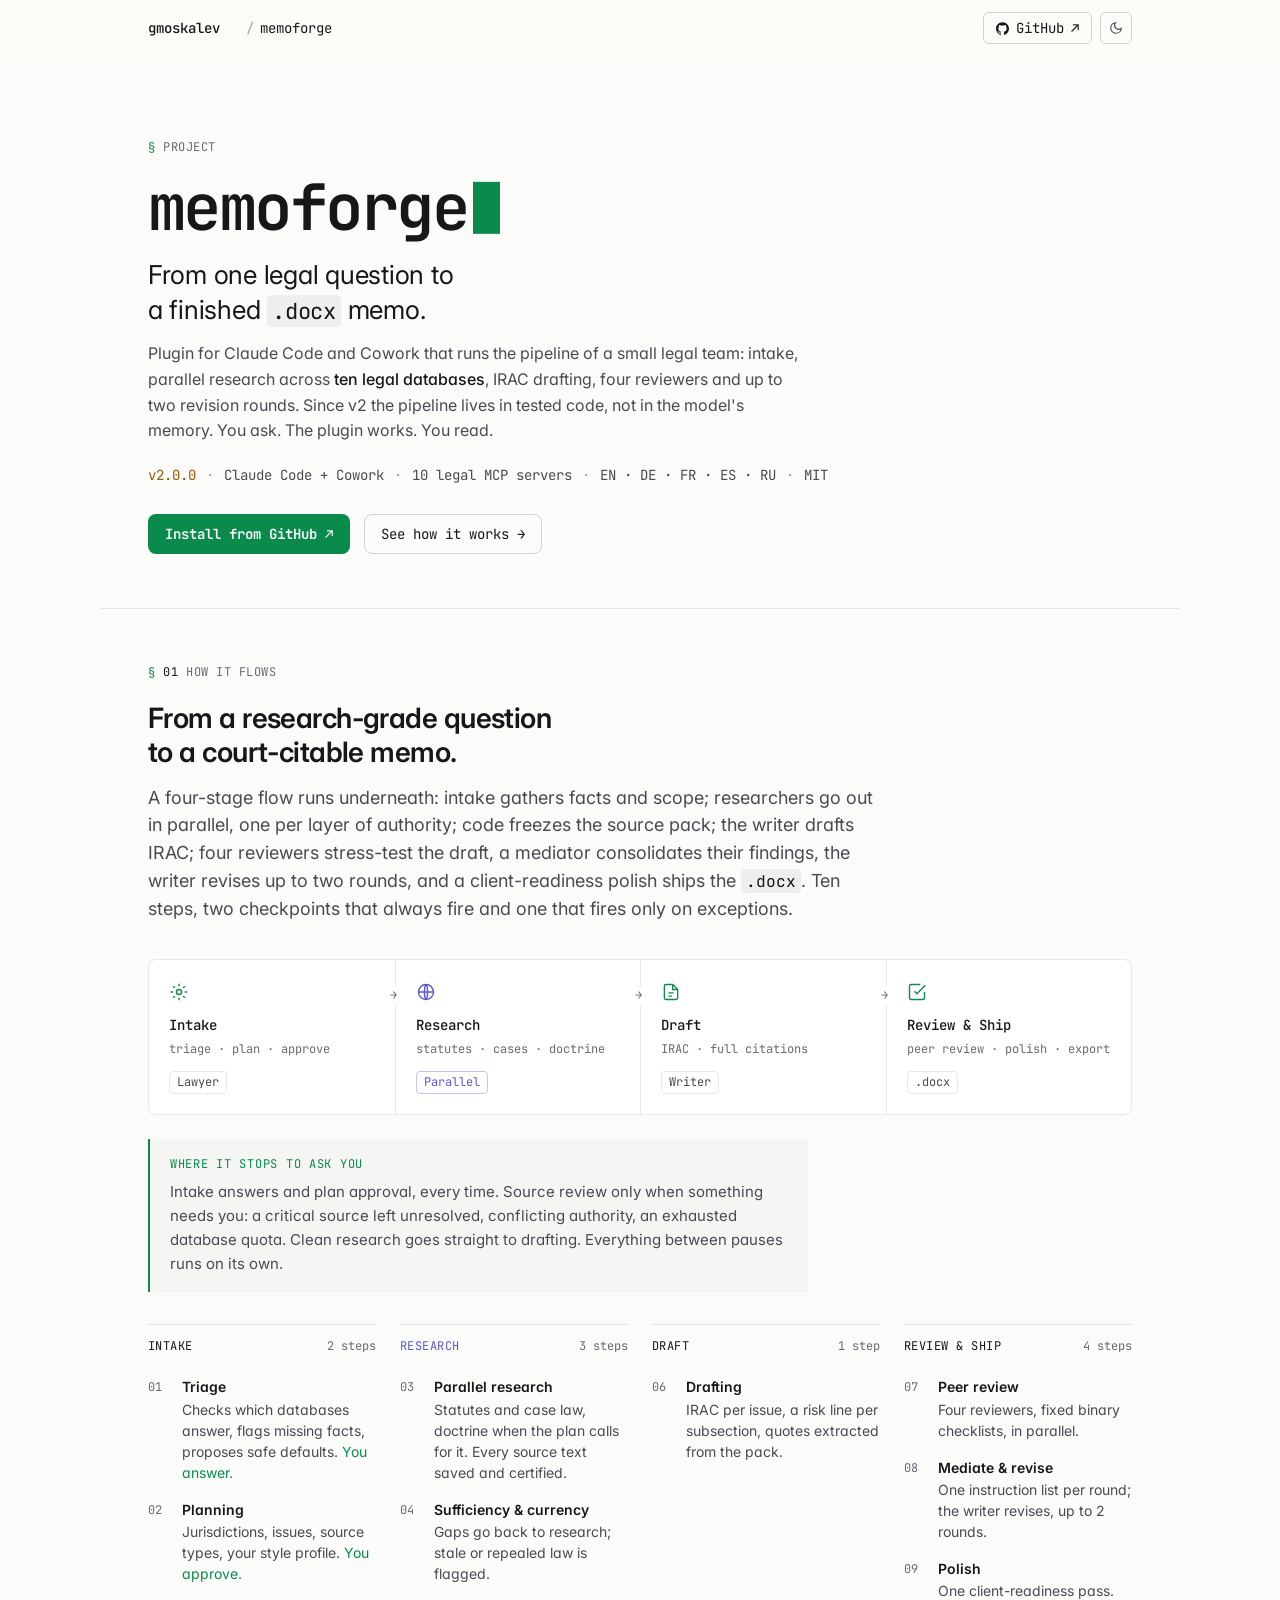
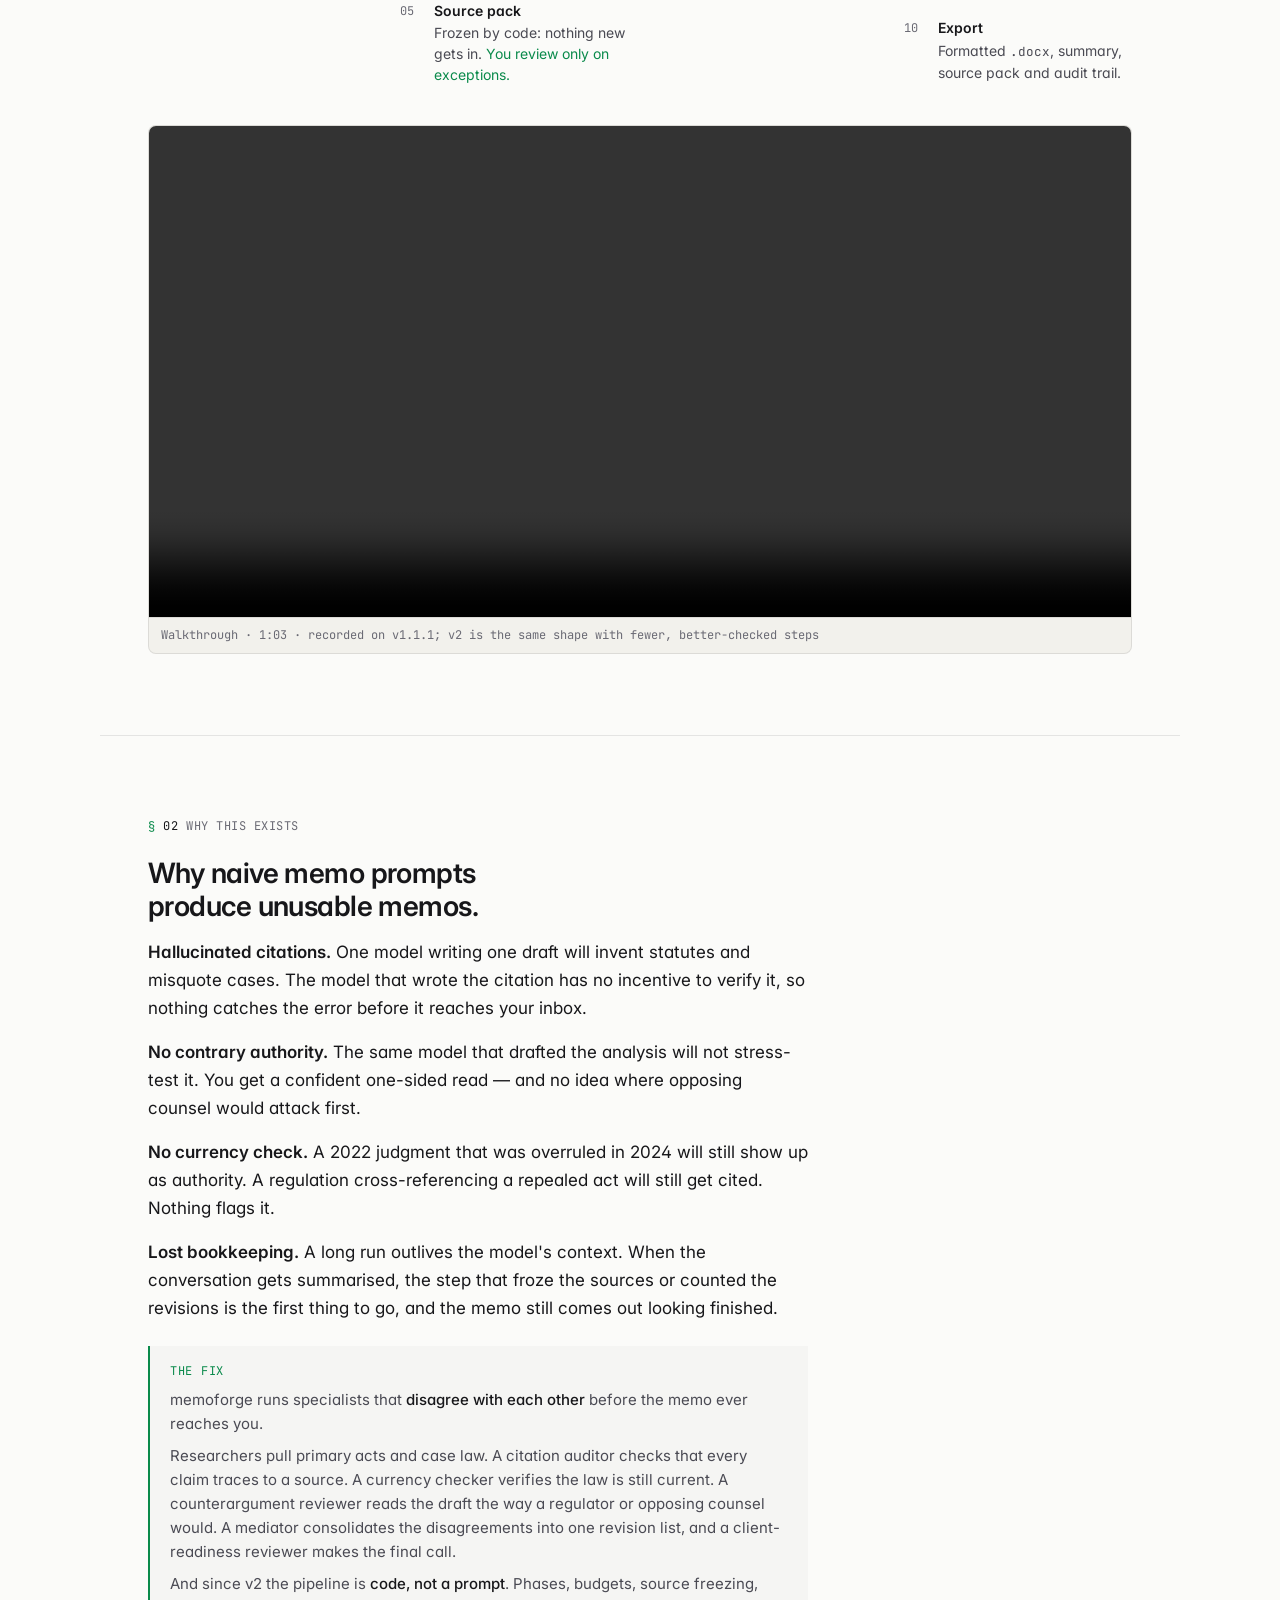
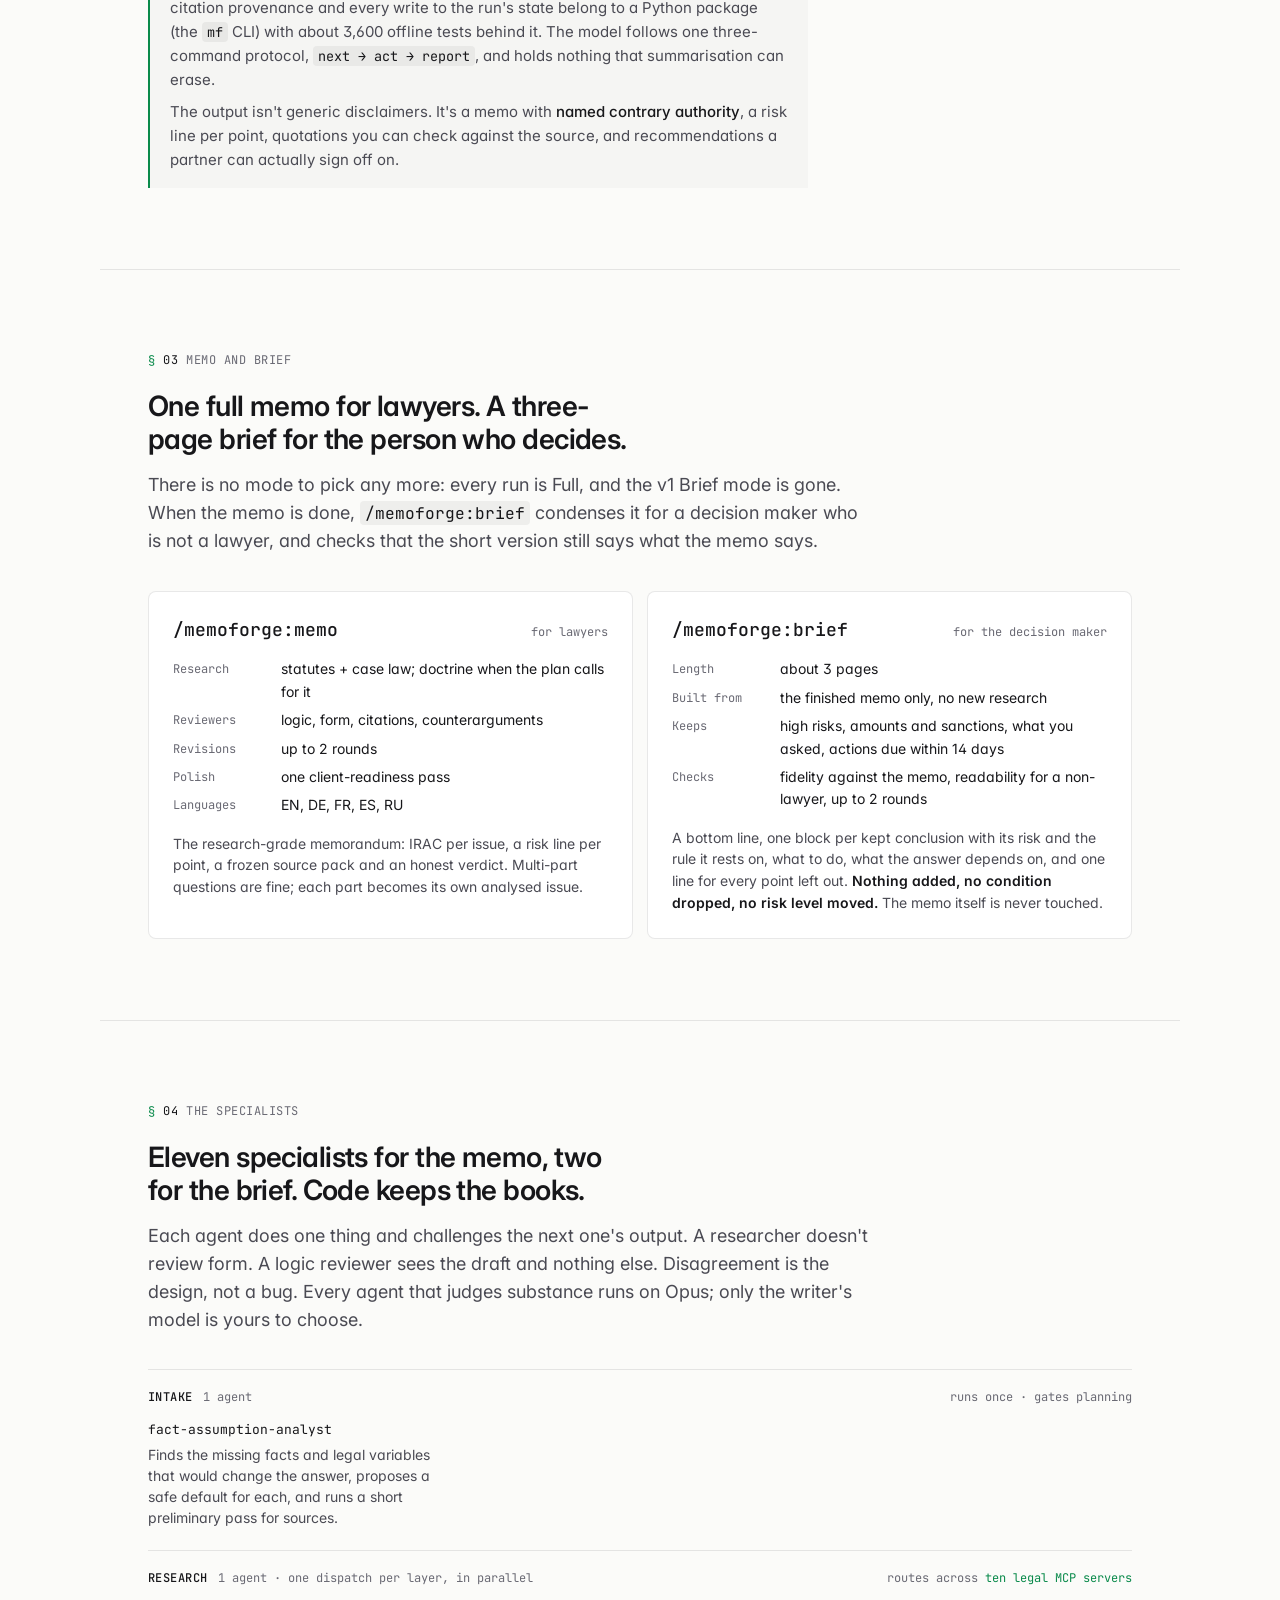
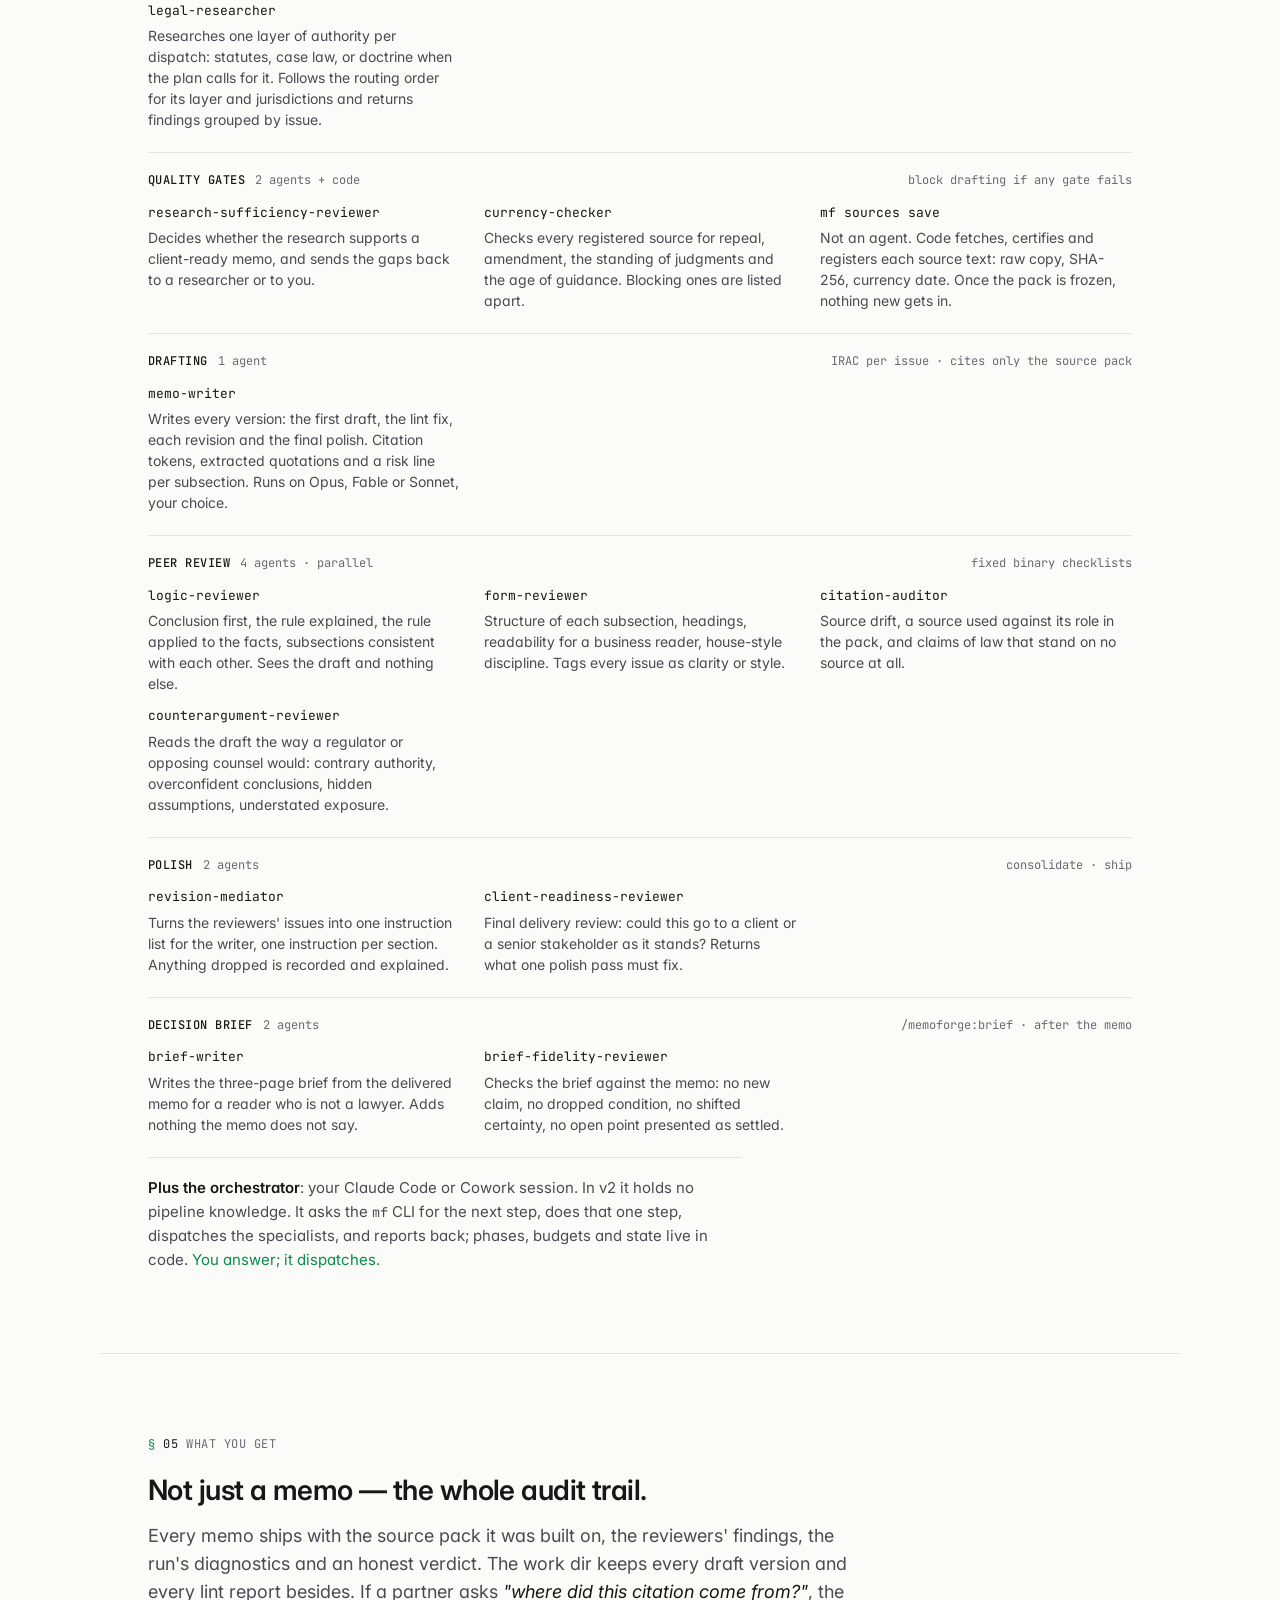
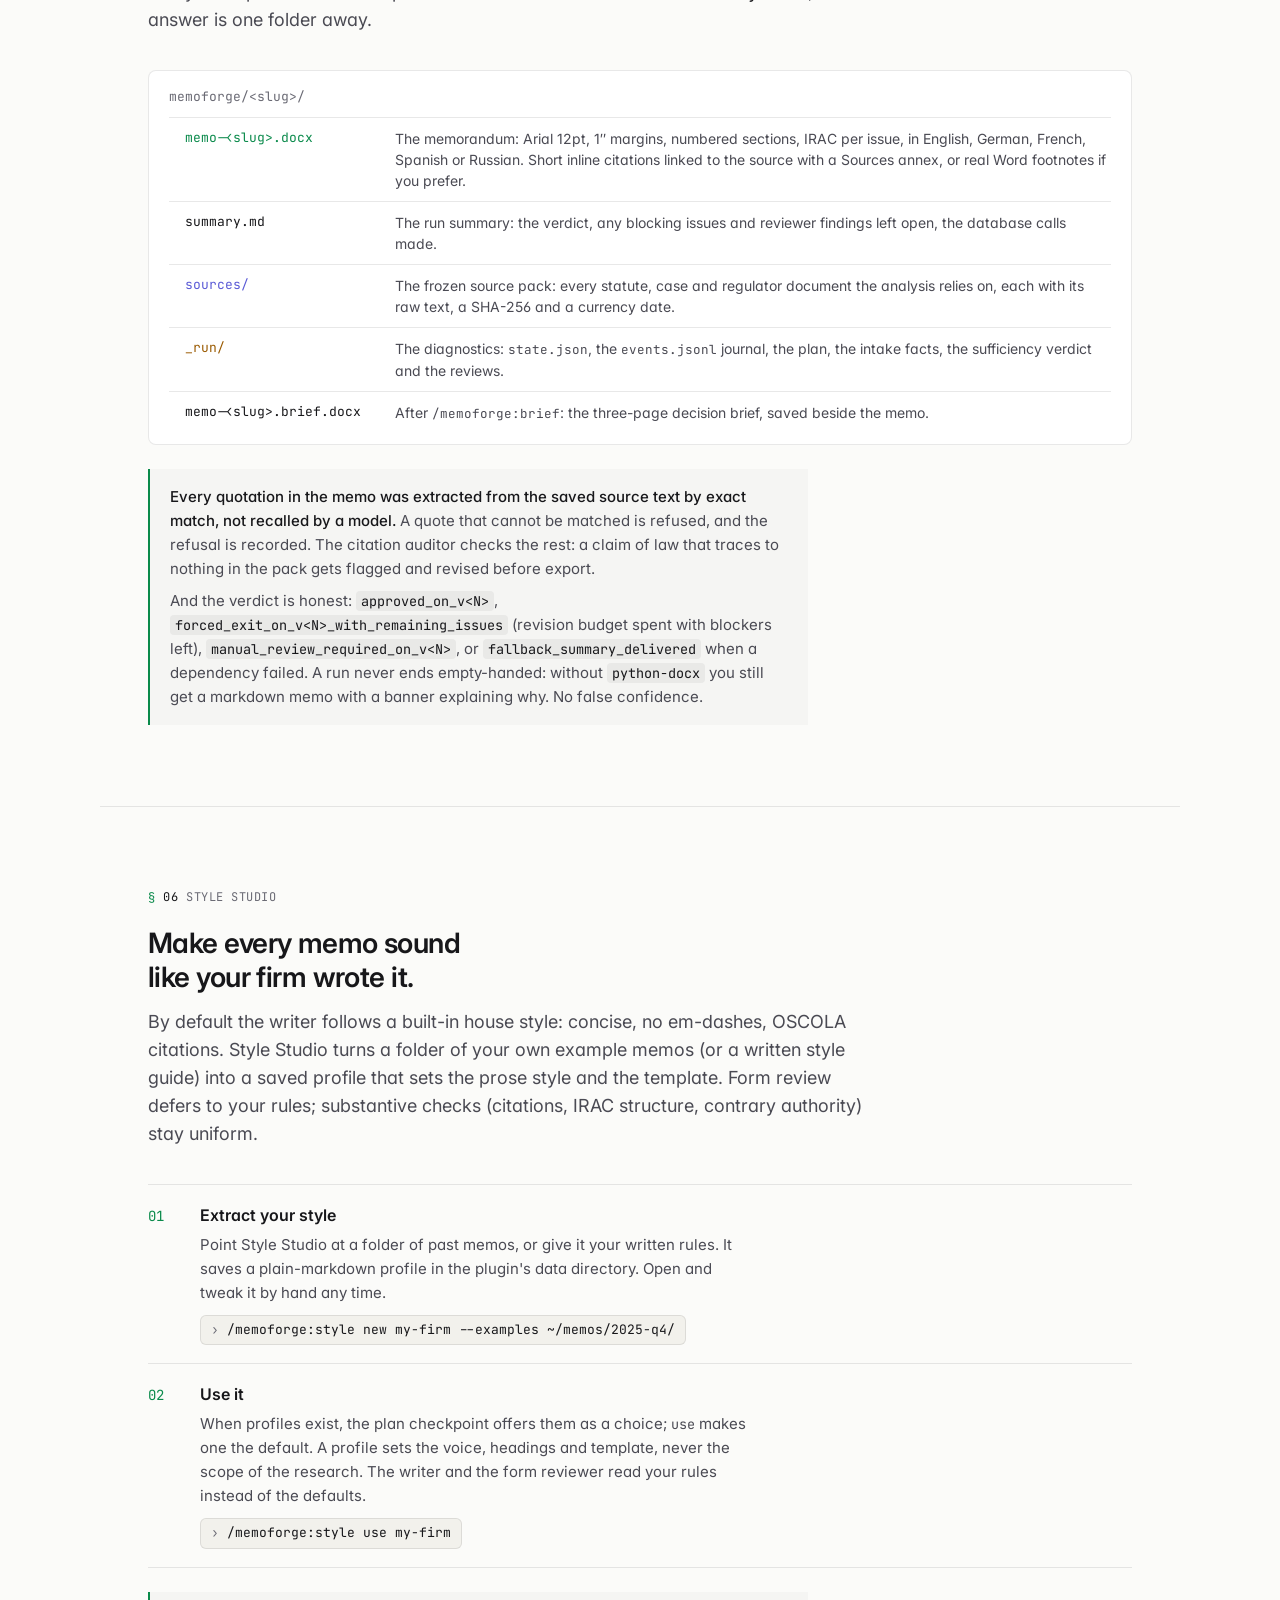
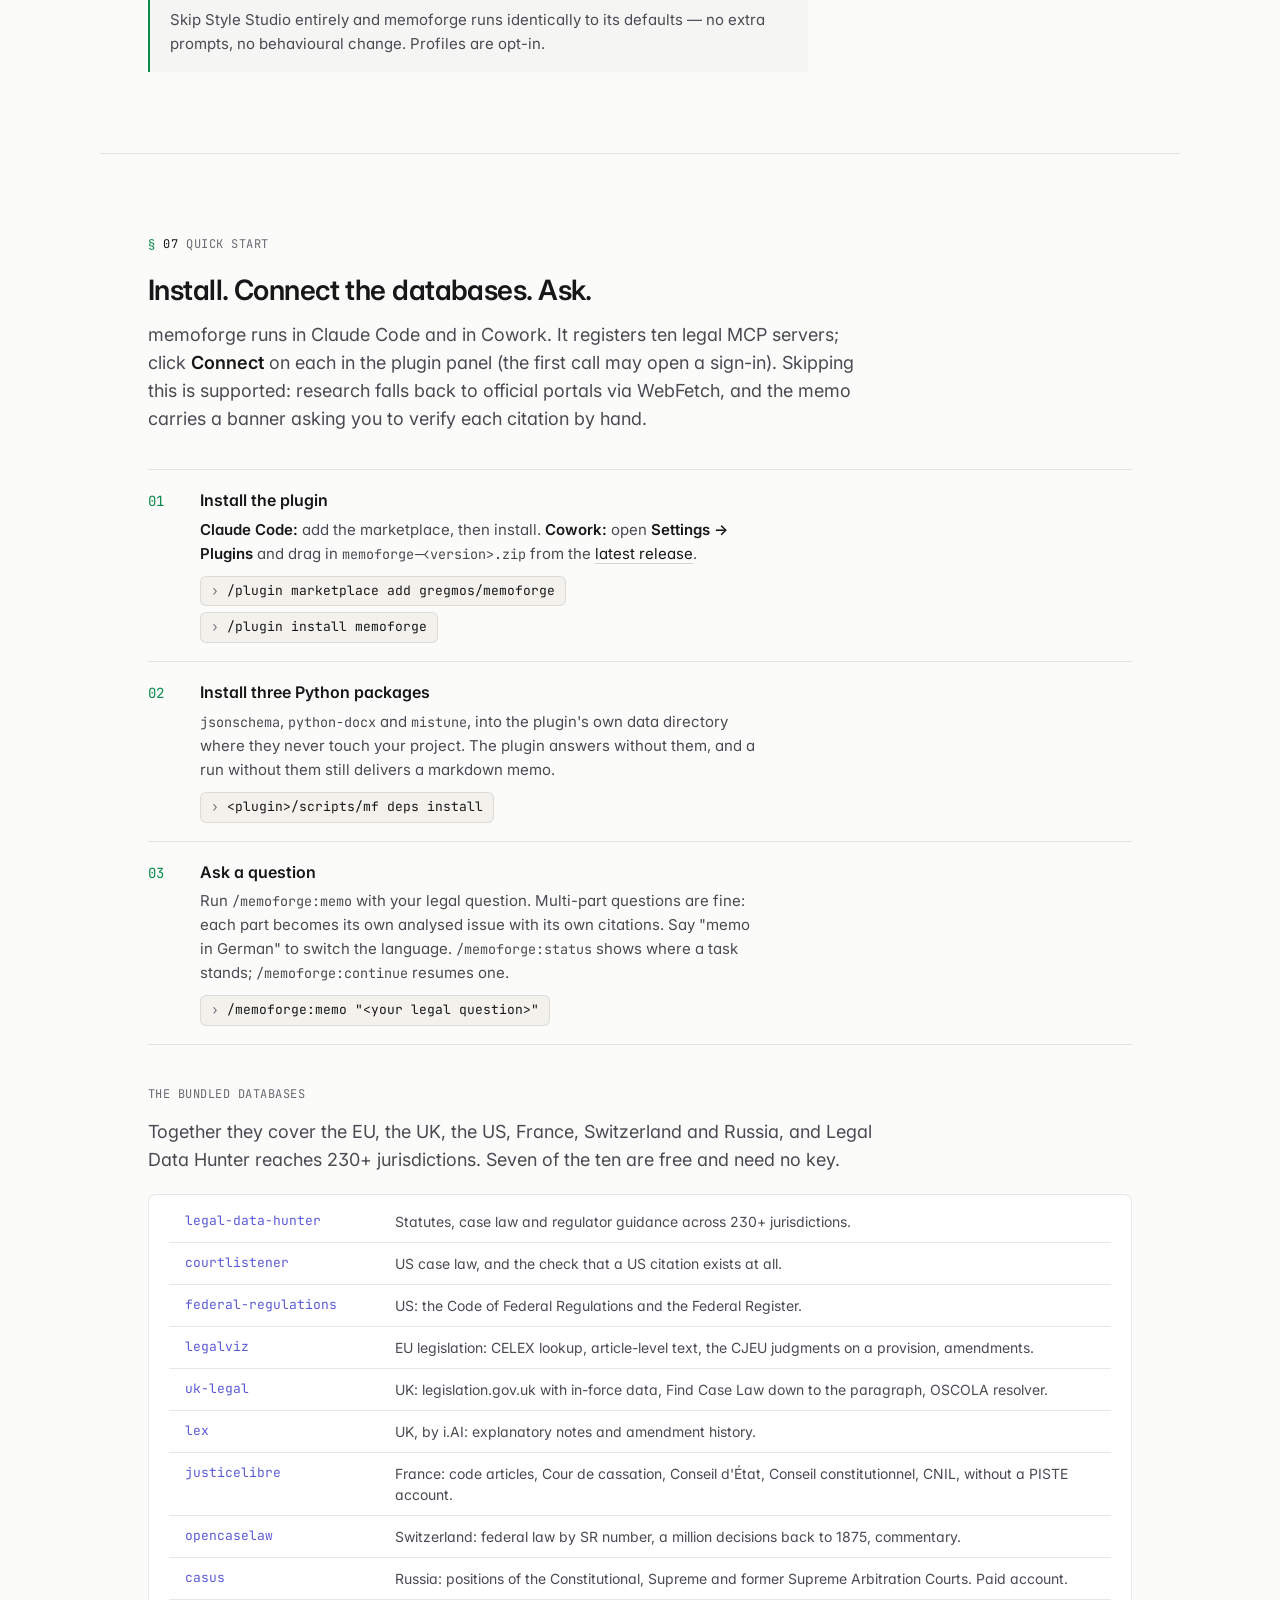
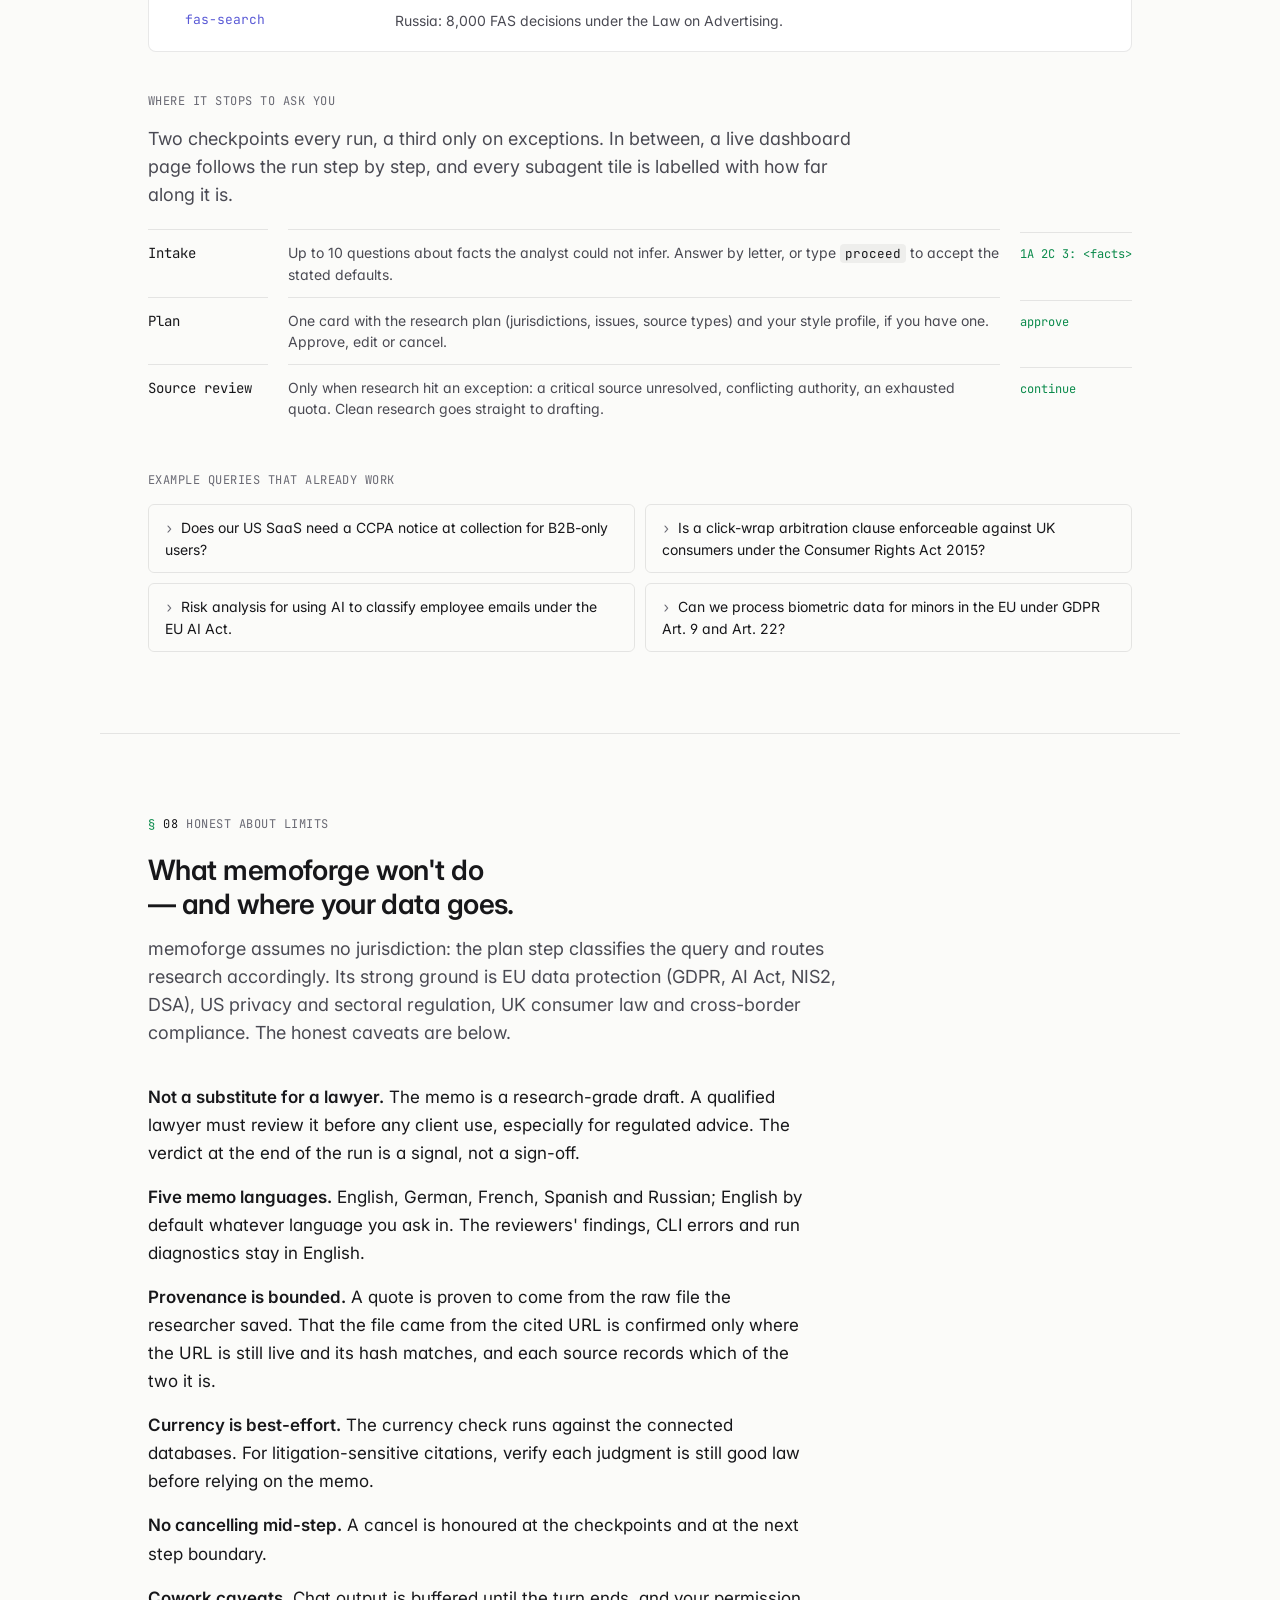
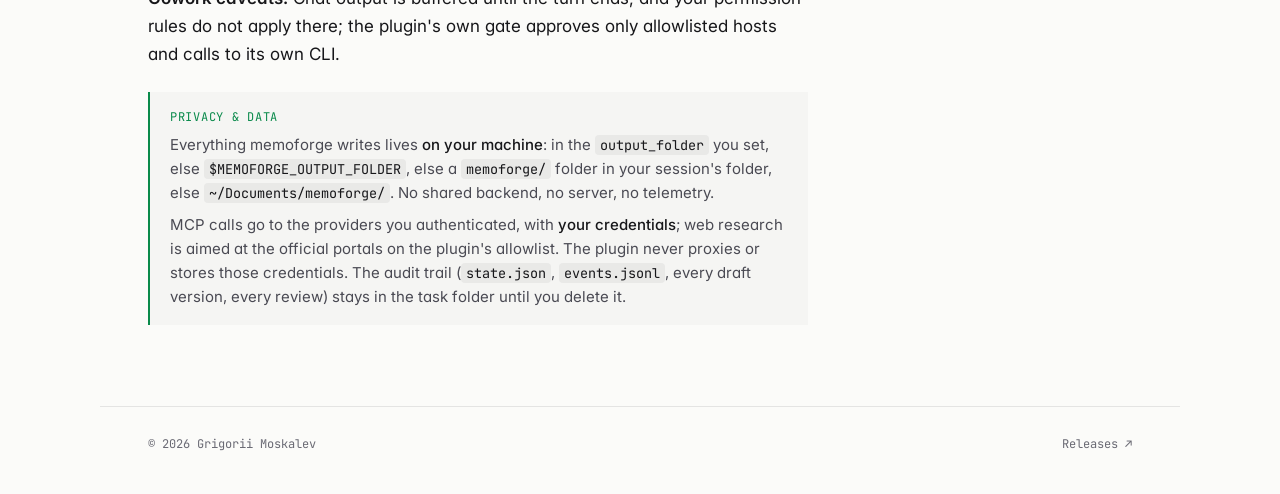
==== commit cd39b0ab: "memoforge page: rewrite for v2.0.0 One Full mode plus /memoforge:brief, four reviewers and two revis" ====
--- a/legal-memo-writer.html
+++ b/legal-memo-writer.html
@@ -4,13 +4,13 @@
   <meta charset="UTF-8" />
   <meta name="viewport" content="width=device-width, initial-scale=1.0" />
   <title>memoforge — From one legal question to a finished .docx memo.</title>
-  <meta name="description" content="memoforge is a Cowork plugin that turns a research-grade legal question into a footnoted .docx memorandum. A 15-agent pipeline runs intake, parallel statutory + case-law + doctrinal research, currency check, IRAC drafting, five-reviewer peer review, mediation, up to three revision rounds, and client-readiness polish — then ships memo.docx with the full source pack and reviewer audit trail." />
+  <meta name="description" content="memoforge is a plugin for Claude Code and Cowork that turns a research-grade legal question into a cited .docx memorandum. Intake, parallel research across ten legal MCP servers, a currency check, IRAC drafting, four reviewers, up to two revision rounds and a client-readiness polish, driven by a tested Python pipeline. Every memo ships with a frozen source pack and verifiable quotes; a three-page decision brief is one command away." />
 
   <link rel="canonical" href="https://gmoskalev.com/legal-memo-writer" />
 
   <meta property="og:type" content="website" />
   <meta property="og:title" content="memoforge — From one legal question to a finished .docx memo." />
-  <meta property="og:description" content="Cowork plugin that turns a research-grade legal question into a footnoted .docx memo. Multi-agent pipeline runs intake, parallel research, IRAC drafting, five-reviewer peer review, currency check, and polish — and ships the full source pack with every memo." />
+  <meta property="og:description" content="Plugin for Claude Code and Cowork that turns a legal question into a cited .docx memo: parallel research across ten legal MCP servers, IRAC drafting, four reviewers, a frozen source pack with verifiable quotes, and a decision brief on request." />
   <meta property="og:url" content="https://gmoskalev.com/legal-memo-writer" />
   <meta property="og:site_name" content="gmoskalev.com" />
 
@@ -26,7 +26,8 @@
         "url": "https://gmoskalev.com/legal-memo-writer",
         "applicationCategory": "DeveloperApplication",
         "operatingSystem": "Windows, macOS, Linux",
-        "description": "memoforge is a Cowork plugin that turns a research-grade legal question into a structured, footnoted .docx memorandum. A multi-agent pipeline mirrors a small legal team: a triage analyst clarifies missing facts, three researchers pull statutes, case law and regulator guidance in parallel, a currency check confirms the law is still good, a writer drafts IRAC, five reviewers stress-test the draft, a mediator consolidates findings, and the writer revises up to three rounds before client-readiness polish and .docx export.",
+        "description": "memoforge is a plugin for Claude Code and Cowork that turns a research-grade legal question into a structured, cited .docx memorandum. It runs the pipeline a small legal team would run: an analyst clarifies the missing facts, researchers pull statutes, case law and regulator guidance in parallel, a currency check confirms the law is still good, a writer drafts IRAC, four reviewers stress-test the draft against fixed checklists, a mediator consolidates the findings, and the writer revises before a client-readiness polish and export. Since v2 the pipeline lives in a tested Python package (the mf CLI); the model follows a three-command protocol.",
+        "softwareVersion": "2.0.0",
         "codeRepository": "https://github.com/gregmos/memoforge",
         "license": "https://opensource.org/licenses/MIT",
         "programmingLanguage": ["Python"],
@@ -34,16 +35,17 @@
         "author": { "@id": "https://gmoskalev.com/#person" },
         "creator": { "@id": "https://gmoskalev.com/#person" },
         "featureList": [
-          "Multi-agent pipeline: 15 specialists plus orchestrator",
-          "Parallel statutory, case-law and doctrinal research via Legal Data Hunter and CourtListener MCP servers",
-          "IRAC drafting with full citations and named contrary authority",
-          "Five-reviewer peer review: logic, citations, style, clarity, counter-arguments",
-          "Currency check on every cited statute and judgment",
-          "Brief mode (2–3 pages, 3 reviewers, 1 revision) and Full mode (5–8 pages, 5 reviewers, up to 3 revision rounds, polish)",
-          "Four mandatory user checkpoints — intake, mode pick, plan approval, source review",
-          "Honest verdict: approved, forced_exit_on_v3, or manual_review_required",
+          "Pipeline in code: phases, budgets, source freezing and citation provenance in a Python CLI with ~3,600 offline tests",
+          "Parallel research across ten bundled legal MCP servers: EU, UK, US, France, Switzerland, Russia and 230+ jurisdictions via Legal Data Hunter",
+          "Frozen source pack: raw copy, SHA-256 and currency date for every source",
+          "Verifiable quotations extracted from the saved source text by exact match",
+          "IRAC drafting with inline linked citations or real Word footnotes",
+          "Four reviewers on binary checklists: logic, form, citations, counterarguments",
+          "Up to two revision rounds and one client-readiness polish",
+          "Memos in English, German, French, Spanish or Russian",
+          "Decision brief: a three-page summary for a non-lawyer, checked against the memo for fidelity",
+          "Honest verdict: approved, forced exit with remaining issues, manual review required, or fallback summary",
           "Style Studio — turn example memos into a saved house-style profile",
-          "Formatted .docx export plus full research and review audit trail",
           "Runs locally — no shared backend, no telemetry"
         ]
       },
@@ -91,7 +93,7 @@
   </script>
 
   <style>
-    /* Page-specific components: pipeline, phases, modes, agents, bundle, checkpoints, examples. */
+    /* Page-specific components: pipeline, phases, memo/brief cards, agents, bundle, checkpoints, examples. */
 
     /* Lead-in phrases in prose ("Hallucinated citations.") */
     .prose > p > em:first-child { font-style: normal; font-weight: 600; color: var(--fg); }
@@ -173,7 +175,7 @@
     /* Output bundle: file tree */
     .bundle { border: 1px solid var(--hair); border-radius: var(--radius); background: var(--bg-elev); padding: 6px 20px 10px; }
     .bundle__root { display: block; font-family: var(--font-mono); font-size: 13px; color: var(--fg-dimmer); padding: 10px 0; border-bottom: 1px solid var(--hair); }
-    .bundle__row { display: grid; grid-template-columns: 160px 1fr; gap: 16px; padding: 10px 0; border-bottom: 1px solid var(--hair); }
+    .bundle__row { display: grid; grid-template-columns: 210px 1fr; gap: 16px; padding: 10px 0; border-bottom: 1px solid var(--hair); }
     .bundle__row:last-child { border-bottom: 0; }
     .bundle__name { font-family: var(--font-mono); font-size: 13px; color: var(--fg); padding-left: 16px; }
     .bundle__name--accent { color: var(--accent); }
@@ -181,6 +183,10 @@
     .bundle__name--warn { color: var(--warn); }
     .bundle__desc { font-size: var(--fs-sm); line-height: 1.5; color: var(--fg-dim); }
     @media (max-width: 560px) { .bundle__row { grid-template-columns: 1fr; gap: 2px; } .bundle__name { padding-left: 0; } }
+
+    /* Install steps: stacked command chips */
+    .step .code-chip { display: flex; width: fit-content; max-width: 100%; overflow-wrap: anywhere; }
+    .step .code-chip + .code-chip { margin-top: 6px; }
 
     /* Checkpoints */
     .checkpoints { margin-top: 40px; }
@@ -207,7 +213,7 @@
   <aside class="toc" aria-label="Table of contents">
     <a href="#pipeline" class="toc__item" data-spy="pipeline"><span class="toc__num">01</span>How it flows</a>
     <a href="#why" class="toc__item" data-spy="why"><span class="toc__num">02</span>Why this exists</a>
-    <a href="#modes" class="toc__item" data-spy="modes"><span class="toc__num">03</span>Two modes</a>
+    <a href="#modes" class="toc__item" data-spy="modes"><span class="toc__num">03</span>Memo and brief</a>
     <a href="#agents" class="toc__item" data-spy="agents"><span class="toc__num">04</span>The specialists</a>
     <a href="#output" class="toc__item" data-spy="output"><span class="toc__num">05</span>What you get</a>
     <a href="#style" class="toc__item" data-spy="style"><span class="toc__num">06</span>Style Studio</a>
@@ -246,12 +252,12 @@
       </div>
       <h1 class="subhero__title">memoforge<span class="caret" aria-hidden="true"></span></h1>
       <p class="subhero__tagline">From one legal question to a finished <code>.docx</code> memo.</p>
-      <p class="subhero__lede">Cowork plugin that mirrors a small legal team: <strong>fifteen specialists</strong> run intake, parallel research, IRAC drafting, five-reviewer peer review, and up to three revision rounds. You ask. The plugin works. You read.</p>
+      <p class="subhero__lede">Plugin for Claude Code and Cowork that runs the pipeline of a small legal team: intake, parallel research across <strong>ten legal databases</strong>, IRAC drafting, four reviewers and up to two revision rounds. Since v2 the pipeline lives in tested code, not in the model's memory. You ask. The plugin works. You read.</p>
       <p class="meta subhero__meta">
-        <span><span class="warn">New</span></span>
-        <span>Cowork plugin</span>
-        <span>Legal Data Hunter + CourtListener</span>
-        <span>Style Studio</span>
+        <span><span class="warn">v2.0.0</span></span>
+        <span>Claude Code + Cowork</span>
+        <span>10 legal MCP servers</span>
+        <span>EN · DE · FR · ES · RU</span>
         <span>MIT</span>
       </p>
       <div class="btn-row">
@@ -267,7 +273,7 @@
         <span class="section-label__title">How it flows</span>
       </div>
       <h2 class="section__h">From a research-grade question to a court-citable memo.</h2>
-      <p class="section__lede">A four-stage flow runs underneath: intake gathers facts and scope; three researchers go out in parallel; the writer drafts IRAC; five reviewers stress-test the draft, a mediator consolidates findings, the writer revises up to three rounds, and a client-readiness polish ships <code>memo.docx</code>. Nine phases, four mandatory human checkpoints.</p>
+      <p class="section__lede">A four-stage flow runs underneath: intake gathers facts and scope; researchers go out in parallel, one per layer of authority; code freezes the source pack; the writer drafts IRAC; four reviewers stress-test the draft, a mediator consolidates their findings, the writer revises up to two rounds, and a client-readiness polish ships the <code>.docx</code>. Ten steps, two checkpoints that always fire and one that fires only on exceptions.</p>
 
       <div class="pipeline">
         <div class="stage">
@@ -305,57 +311,61 @@
       </div>
 
       <div class="callout">
-        <div class="callout__label">Four mandatory user checkpoints</div>
-        <p>Intake answers, mode pick, plan approval, source review: you stay in control of scope. Everything between pauses runs autonomously.</p>
+        <div class="callout__label">Where it stops to ask you</div>
+        <p>Intake answers and plan approval, every time. Source review only when something needs you: a critical source left unresolved, conflicting authority, an exhausted database quota. Clean research goes straight to drafting. Everything between pauses runs on its own.</p>
       </div>
 
       <div class="phases">
         <div class="phases__col">
-          <div class="phases__head"><span>Intake</span><span class="phases__count">2 phases</span></div>
+          <div class="phases__head"><span>Intake</span><span class="phases__count">2 steps</span></div>
           <div class="phases__item">
             <span class="phases__num">01</span>
-            <div><span class="phases__name">Triage</span><span class="phases__desc">Identifies missing facts; gathers safe assumptions.</span></div>
+            <div><span class="phases__name">Triage</span><span class="phases__desc">Checks which databases answer, flags missing facts, proposes safe defaults. <span class="accent">You answer.</span></span></div>
           </div>
           <div class="phases__item">
             <span class="phases__num">02</span>
-            <div><span class="phases__name">Planning</span><span class="phases__desc">Selects template, scopes research. <span class="accent">You approve.</span></span></div>
+            <div><span class="phases__name">Planning</span><span class="phases__desc">Jurisdictions, issues, source types, your style profile. <span class="accent">You approve.</span></span></div>
           </div>
         </div>
         <div class="phases__col">
-          <div class="phases__head"><span class="remote">Research</span><span class="phases__count">2 phases</span></div>
+          <div class="phases__head"><span class="remote">Research</span><span class="phases__count">3 steps</span></div>
           <div class="phases__item">
             <span class="phases__num">03</span>
-            <div><span class="phases__name">Parallel research</span><span class="phases__desc">Statutes, case law, regulatory guidance — concurrent, MCP-routed.</span></div>
+            <div><span class="phases__name">Parallel research</span><span class="phases__desc">Statutes and case law, doctrine when the plan calls for it. Every source text saved and certified.</span></div>
           </div>
           <div class="phases__item">
             <span class="phases__num">04</span>
-            <div><span class="phases__name">Source pack</span><span class="phases__desc">Sufficiency + currency verified; evidence table assembled. <span class="accent">You review.</span></span></div>
+            <div><span class="phases__name">Sufficiency &amp; currency</span><span class="phases__desc">Gaps go back to research; stale or repealed law is flagged.</span></div>
+          </div>
+          <div class="phases__item">
+            <span class="phases__num">05</span>
+            <div><span class="phases__name">Source pack</span><span class="phases__desc">Frozen by code: nothing new gets in. <span class="accent">You review only on exceptions.</span></span></div>
           </div>
         </div>
         <div class="phases__col">
-          <div class="phases__head"><span>Draft</span><span class="phases__count">1 phase</span></div>
-          <div class="phases__item">
-            <span class="phases__num">05</span>
-            <div><span class="phases__name">Drafting</span><span class="phases__desc">IRAC structure per issue; full citations; no hedging.</span></div>
+          <div class="phases__head"><span>Draft</span><span class="phases__count">1 step</span></div>
+          <div class="phases__item">
+            <span class="phases__num">06</span>
+            <div><span class="phases__name">Drafting</span><span class="phases__desc">IRAC per issue, a risk line per subsection, quotes extracted from the pack.</span></div>
           </div>
         </div>
         <div class="phases__col">
-          <div class="phases__head"><span>Review &amp; ship</span><span class="phases__count">4 phases</span></div>
-          <div class="phases__item">
-            <span class="phases__num">06</span>
-            <div><span class="phases__name">Peer review</span><span class="phases__desc">Up to 5 specialists stress-test the draft.</span></div>
-          </div>
+          <div class="phases__head"><span>Review &amp; ship</span><span class="phases__count">4 steps</span></div>
           <div class="phases__item">
             <span class="phases__num">07</span>
-            <div><span class="phases__name">Mediate &amp; revise</span><span class="phases__desc">Reviewer JSONs consolidated; writer revises — up to 3 rounds in Full.</span></div>
+            <div><span class="phases__name">Peer review</span><span class="phases__desc">Four reviewers, fixed binary checklists, in parallel.</span></div>
           </div>
           <div class="phases__item">
             <span class="phases__num">08</span>
-            <div><span class="phases__name">Polish</span><span class="phases__desc">Client-readiness final check.</span></div>
+            <div><span class="phases__name">Mediate &amp; revise</span><span class="phases__desc">One instruction list per round; the writer revises, up to 2 rounds.</span></div>
           </div>
           <div class="phases__item">
             <span class="phases__num">09</span>
-            <div><span class="phases__name">Export</span><span class="phases__desc">Formatted <code>.docx</code> plus full audit trail.</span></div>
+            <div><span class="phases__name">Polish</span><span class="phases__desc">One client-readiness pass.</span></div>
+          </div>
+          <div class="phases__item">
+            <span class="phases__num">10</span>
+            <div><span class="phases__name">Export</span><span class="phases__desc">Formatted <code>.docx</code>, summary, source pack and audit trail.</span></div>
           </div>
         </div>
       </div>
@@ -364,7 +374,7 @@
         <video class="demo-video__el" src="/videos/memoforge-promo.mp4" controls muted playsinline preload="metadata" controlslist="nodownload" aria-label="memoforge walkthrough: from a legal question to a finished .docx memo">
           Your browser doesn't support HTML5 video. <a href="/videos/memoforge-promo.mp4">Download the walkthrough</a>.
         </video>
-        <figcaption class="demo-video__cap">Walkthrough · 1:03</figcaption>
+        <figcaption class="demo-video__cap">Walkthrough · 1:03 · recorded on v1.1.1; v2 is the same shape with fewer, better-checked steps</figcaption>
       </figure>
     </section>
 
@@ -379,12 +389,14 @@
         <p><em>Hallucinated citations.</em> One model writing one draft will invent statutes and misquote cases. The model that wrote the citation has no incentive to verify it, so nothing catches the error before it reaches your inbox.</p>
         <p><em>No contrary authority.</em> The same model that drafted the analysis will not stress-test it. You get a confident one-sided read — and no idea where opposing counsel would attack first.</p>
         <p><em>No currency check.</em> A 2022 judgment that was overruled in 2024 will still show up as authority. A regulation cross-referencing a repealed act will still get cited. Nothing flags it.</p>
+        <p><em>Lost bookkeeping.</em> A long run outlives the model's context. When the conversation gets summarised, the step that froze the sources or counted the revisions is the first thing to go, and the memo still comes out looking finished.</p>
       </div>
       <div class="callout">
         <div class="callout__label">The fix</div>
         <p>memoforge runs specialists that <strong>disagree with each other</strong> before the memo ever reaches you.</p>
-        <p>A statutory researcher pulls primary acts. A citation auditor checks that every claim traces to a source. A currency checker verifies cited judgments still represent current law. A counter-argument reviewer drafts the opposing read. A mediator consolidates the disagreements into one revision list, and a client-readiness reviewer makes the final call.</p>
-        <p>The output isn't generic disclaimers — it's a memo with <strong>named contrary authority</strong>, concrete risk scores, and recommendations a partner can actually sign off on.</p>
+        <p>Researchers pull primary acts and case law. A citation auditor checks that every claim traces to a source. A currency checker verifies the law is still current. A counterargument reviewer reads the draft the way a regulator or opposing counsel would. A mediator consolidates the disagreements into one revision list, and a client-readiness reviewer makes the final call.</p>
+        <p>And since v2 the pipeline is <strong>code, not a prompt</strong>. Phases, budgets, source freezing, citation provenance and every write to the run's state belong to a Python package (the <code>mf</code> CLI) with about 3,600 offline tests behind it. The model follows one three-command protocol, <code>next → act → report</code>, and holds nothing that summarisation can erase.</p>
+        <p>The output isn't generic disclaimers. It's a memo with <strong>named contrary authority</strong>, a risk line per point, quotations you can check against the source, and recommendations a partner can actually sign off on.</p>
       </div>
     </section>
 
@@ -392,34 +404,32 @@
       <div class="section-label">
         <span class="section-label__sigil">§</span>
         <span class="section-label__num">03</span>
-        <span class="section-label__title">Two modes</span>
-      </div>
-      <h2 class="section__h">Brief or Full — pick the depth at the second checkpoint.</h2>
-      <p class="section__lede">Both modes run the same orchestrator and the same gates. Brief stays narrow: statutory research only, three reviewers, one revision, no final polish. Full goes wide: statutes + case law + doctrine, all five reviewers, up to three revisions, and a client-readiness pass at the end.</p>
+        <span class="section-label__title">Memo and brief</span>
+      </div>
+      <h2 class="section__h">One full memo for lawyers. A three-page brief for the person who decides.</h2>
+      <p class="section__lede">There is no mode to pick any more: every run is Full, and the v1 Brief mode is gone. When the memo is done, <code>/memoforge:brief</code> condenses it for a decision maker who is not a lawyer, and checks that the short version still says what the memo says.</p>
 
       <div class="grid grid--2">
         <div class="card">
-          <div class="decision__head"><span>Brief</span><span class="decision__head-tag">quick check</span></div>
+          <div class="decision__head"><span>/memoforge:memo</span><span class="decision__head-tag">for lawyers</span></div>
           <dl class="decision__specs">
-            <dt>Length</dt><dd>2–3 pages</dd>
-            <dt>Research</dt><dd>statutory only</dd>
-            <dt>Reviewers</dt><dd>3 of 5</dd>
-            <dt>Revisions</dt><dd>1 round</dd>
-            <dt>Polish</dt><dd>no</dd>
+            <dt>Research</dt><dd>statutes + case law; doctrine when the plan calls for it</dd>
+            <dt>Reviewers</dt><dd>logic, form, citations, counterarguments</dd>
+            <dt>Revisions</dt><dd>up to 2 rounds</dd>
+            <dt>Polish</dt><dd>one client-readiness pass</dd>
+            <dt>Languages</dt><dd>EN, DE, FR, ES, RU</dd>
           </dl>
-          <p class="decision__when">Use for a <strong>low-stakes question</strong> — a deal term that just landed, a vendor's privacy claim, a fast read for an internal Slack thread.</p>
+          <p class="decision__when">The research-grade memorandum: IRAC per issue, a risk line per point, a frozen source pack and an honest verdict. Multi-part questions are fine; each part becomes its own analysed issue.</p>
         </div>
         <div class="card">
-          <div class="decision__head"><span>Full</span><span class="decision__head-tag">client-facing</span></div>
+          <div class="decision__head"><span>/memoforge:brief</span><span class="decision__head-tag">for the decision maker</span></div>
           <dl class="decision__specs">
-            <dt>Length</dt><dd>5–8 pages</dd>
-            <dt>Research</dt><dd>statutes + case law + doctrine</dd>
-            <dt>Reviewers</dt><dd>all 5</dd>
-            <dt>Revisions</dt><dd>up to 3 rounds</dd>
-            <dt>Polish</dt><dd>client-readiness pass</dd>
-            <dt>Runtime</dt><dd>~60–90 min wall-clock</dd>
+            <dt>Length</dt><dd>about 3 pages</dd>
+            <dt>Built from</dt><dd>the finished memo only, no new research</dd>
+            <dt>Keeps</dt><dd>high risks, amounts and sanctions, what you asked, actions due within 14 days</dd>
+            <dt>Checks</dt><dd>fidelity against the memo, readability for a non-lawyer, up to 2 rounds</dd>
           </dl>
-          <p class="decision__when">Use when the memo is <strong>going outside the legal team</strong> — pre-launch sign-off, regulatory response, board paper, contested or novel issue where a counter-argument review matters.</p>
+          <p class="decision__when">A bottom line, one block per kept conclusion with its risk and the rule it rests on, what to do, what the answer depends on, and one line for every point left out. <strong>Nothing added, no condition dropped, no risk level moved.</strong> The memo itself is never touched.</p>
         </div>
       </div>
     </section>
@@ -430,8 +440,8 @@
         <span class="section-label__num">04</span>
         <span class="section-label__title">The specialists</span>
       </div>
-      <h2 class="section__h">Fifteen specialists, one orchestrator.</h2>
-      <p class="section__lede">Each agent does one thing — and challenges the next one's output. A statutory researcher doesn't review style. A clarity reviewer doesn't check citations. Disagreement is the design, not a bug.</p>
+      <h2 class="section__h">Eleven specialists for the memo, two for the brief. Code keeps the books.</h2>
+      <p class="section__lede">Each agent does one thing and challenges the next one's output. A researcher doesn't review form. A logic reviewer sees the draft and nothing else. Disagreement is the design, not a bug. Every agent that judges substance runs on Opus; only the writer's model is yours to choose.</p>
 
       <div class="agents">
         <div class="agents__group">
@@ -440,31 +450,29 @@
             <div class="agents__hint">runs once · gates planning</div>
           </div>
           <div class="agents__grid">
-            <div class="agent"><div class="agent__slug">fact-assumption-analyst</div><div class="agent__role">Identifies missing facts, surfaces hidden variables, drafts safe defaults you can override.</div></div>
+            <div class="agent"><div class="agent__slug">fact-assumption-analyst</div><div class="agent__role">Finds the missing facts and legal variables that would change the answer, proposes a safe default for each, and runs a short preliminary pass for sources.</div></div>
           </div>
         </div>
 
         <div class="agents__group">
           <div class="agents__head">
-            <div><span class="agents__phase">Research</span><span class="agents__count">3 agents · parallel</span></div>
-            <div class="agents__hint">routes to <span class="accent">Legal Data Hunter</span> · <span class="accent">CourtListener</span> MCPs first</div>
+            <div><span class="agents__phase">Research</span><span class="agents__count">1 agent · one dispatch per layer, in parallel</span></div>
+            <div class="agents__hint">routes across <span class="accent">ten legal MCP servers</span></div>
           </div>
           <div class="agents__grid">
-            <div class="agent"><div class="agent__slug">statutory-researcher</div><div class="agent__role">Primary acts: statutes, regulations, directives, secondary legislation across jurisdictions.</div></div>
-            <div class="agent"><div class="agent__slug">case-law-researcher</div><div class="agent__role">Judgments and opinions. US case law via CourtListener; multi-jurisdictional via Legal Data Hunter.</div></div>
-            <div class="agent"><div class="agent__slug">doctrinal-researcher</div><div class="agent__role">Soft law, regulatory guidance, peer-reviewed commentary. Activated only when the plan calls for it.</div></div>
+            <div class="agent"><div class="agent__slug">legal-researcher</div><div class="agent__role">Researches one layer of authority per dispatch: statutes, case law, or doctrine when the plan calls for it. Follows the routing order for its layer and jurisdictions and returns findings grouped by issue.</div></div>
           </div>
         </div>
 
         <div class="agents__group">
           <div class="agents__head">
-            <div><span class="agents__phase">Quality gates</span><span class="agents__count">3 agents</span></div>
+            <div><span class="agents__phase">Quality gates</span><span class="agents__count">2 agents + code</span></div>
             <div class="agents__hint">block drafting if any gate fails</div>
           </div>
           <div class="agents__grid">
-            <div class="agent"><div class="agent__slug">research-sufficiency-reviewer</div><div class="agent__role">Confirms each issue has enough primary sources and named contrary authority before the writer starts.</div></div>
-            <div class="agent"><div class="agent__slug">currency-checker</div><div class="agent__role">Verifies cited acts and judgments still represent current law. Blocks on stale or overruled sources.</div></div>
-            <div class="agent"><div class="agent__slug">source-pack-builder</div><div class="agent__role">Builds the evidence table the writer and the citation auditor share. Single source of truth.</div></div>
+            <div class="agent"><div class="agent__slug">research-sufficiency-reviewer</div><div class="agent__role">Decides whether the research supports a client-ready memo, and sends the gaps back to a researcher or to you.</div></div>
+            <div class="agent"><div class="agent__slug">currency-checker</div><div class="agent__role">Checks every registered source for repeal, amendment, the standing of judgments and the age of guidance. Blocking ones are listed apart.</div></div>
+            <div class="agent"><div class="agent__slug">mf sources save</div><div class="agent__role">Not an agent. Code fetches, certifies and registers each source text: raw copy, SHA-256, currency date. Once the pack is frozen, nothing new gets in.</div></div>
           </div>
         </div>
 
@@ -474,21 +482,20 @@
             <div class="agents__hint">IRAC per issue · cites only the source pack</div>
           </div>
           <div class="agents__grid">
-            <div class="agent"><div class="agent__slug">memo-writer</div><div class="agent__role">Writes the memo. IRAC structure per issue, full citations, concrete recommendations — not generic disclaimers.</div></div>
+            <div class="agent"><div class="agent__slug">memo-writer</div><div class="agent__role">Writes every version: the first draft, the lint fix, each revision and the final polish. Citation tokens, extracted quotations and a risk line per subsection. Runs on Opus, Fable or Sonnet, your choice.</div></div>
           </div>
         </div>
 
         <div class="agents__group">
           <div class="agents__head">
-            <div><span class="agents__phase">Peer review</span><span class="agents__count">5 agents</span></div>
-            <div class="agents__hint"><span class="accent">3 of 5</span> in Brief · all 5 in Full</div>
+            <div><span class="agents__phase">Peer review</span><span class="agents__count">4 agents · parallel</span></div>
+            <div class="agents__hint">fixed binary checklists</div>
           </div>
           <div class="agents__grid">
-            <div class="agent"><div class="agent__slug">logic-reviewer</div><div class="agent__role">Premise-to-conclusion soundness across issues. Catches contradictions between sections.</div></div>
-            <div class="agent"><div class="agent__slug">citation-auditor</div><div class="agent__role">Every claim must trace to a source in the pack. Flags paraphrase drift and overreach.</div></div>
-            <div class="agent"><div class="agent__slug">style-reviewer</div><div class="agent__role">Tone, AI-tells, em-dash overuse, vague attributions. House-style enforcement.</div></div>
-            <div class="agent"><div class="agent__slug">clarity-reviewer</div><div class="agent__role">Sentence length, jargon-without-explanation, accessibility for a non-lawyer business reader.</div></div>
-            <div class="agent"><div class="agent__slug">counterargument-reviewer</div><div class="agent__role">Contrary authority, overconfident conclusions, how an opposing lawyer or regulator would attack the analysis.</div></div>
+            <div class="agent"><div class="agent__slug">logic-reviewer</div><div class="agent__role">Conclusion first, the rule explained, the rule applied to the facts, subsections consistent with each other. Sees the draft and nothing else.</div></div>
+            <div class="agent"><div class="agent__slug">form-reviewer</div><div class="agent__role">Structure of each subsection, headings, readability for a business reader, house-style discipline. Tags every issue as clarity or style.</div></div>
+            <div class="agent"><div class="agent__slug">citation-auditor</div><div class="agent__role">Source drift, a source used against its role in the pack, and claims of law that stand on no source at all.</div></div>
+            <div class="agent"><div class="agent__slug">counterargument-reviewer</div><div class="agent__role">Reads the draft the way a regulator or opposing counsel would: contrary authority, overconfident conclusions, hidden assumptions, understated exposure.</div></div>
           </div>
         </div>
 
@@ -498,13 +505,24 @@
             <div class="agents__hint">consolidate · ship</div>
           </div>
           <div class="agents__grid">
-            <div class="agent"><div class="agent__slug">revision-mediator</div><div class="agent__role">Consolidates parallel reviewer JSONs into one actionable revision list. Resolves conflicts by house priority.</div></div>
-            <div class="agent"><div class="agent__slug">client-readiness-reviewer</div><div class="agent__role">Final external-client check. Tone, assumptions, disclaimers, confidentiality, recommendation quality.</div></div>
+            <div class="agent"><div class="agent__slug">revision-mediator</div><div class="agent__role">Turns the reviewers' issues into one instruction list for the writer, one instruction per section. Anything dropped is recorded and explained.</div></div>
+            <div class="agent"><div class="agent__slug">client-readiness-reviewer</div><div class="agent__role">Final delivery review: could this go to a client or a senior stakeholder as it stands? Returns what one polish pass must fix.</div></div>
+          </div>
+        </div>
+
+        <div class="agents__group">
+          <div class="agents__head">
+            <div><span class="agents__phase">Decision brief</span><span class="agents__count">2 agents</span></div>
+            <div class="agents__hint">/memoforge:brief · after the memo</div>
+          </div>
+          <div class="agents__grid">
+            <div class="agent"><div class="agent__slug">brief-writer</div><div class="agent__role">Writes the three-page brief from the delivered memo for a reader who is not a lawyer. Adds nothing the memo does not say.</div></div>
+            <div class="agent"><div class="agent__slug">brief-fidelity-reviewer</div><div class="agent__role">Checks the brief against the memo: no new claim, no dropped condition, no shifted certainty, no open point presented as settled.</div></div>
           </div>
         </div>
 
         <div class="agents__orchestrator">
-          <strong>Plus one orchestrator</strong> — your Cowork session itself. It picks the right specialist per phase, runs the parallel calls, gates on quality, and routes the human checkpoints. <span class="accent">You answer; it dispatches.</span>
+          <strong>Plus the orchestrator</strong>: your Claude Code or Cowork session. In v2 it holds no pipeline knowledge. It asks the <code>mf</code> CLI for the next step, does that one step, dispatches the specialists, and reports back; phases, budgets and state live in code. <span class="accent">You answer; it dispatches.</span>
         </div>
       </div>
     </section>
@@ -516,38 +534,35 @@
         <span class="section-label__title">What you get</span>
       </div>
       <h2 class="section__h">Not just a memo — the whole audit trail.</h2>
-      <p class="section__lede">Every memo ships with the source pack it was built on, every draft revision, a per-reviewer record of what was flagged and how it was resolved, and an honest verdict. If a partner asks <em>"where did this citation come from?"</em>, the answer is one folder away.</p>
+      <p class="section__lede">Every memo ships with the source pack it was built on, the reviewers' findings, the run's diagnostics and an honest verdict. The work dir keeps every draft version and every lint report besides. If a partner asks <em>"where did this citation come from?"</em>, the answer is one folder away.</p>
 
       <div class="bundle">
-        <span class="bundle__root">~/Documents/memoforge/&lt;task_id&gt;/</span>
+        <span class="bundle__root">memoforge/&lt;slug&gt;/</span>
         <div class="bundle__row">
-          <span class="bundle__name bundle__name--accent">memo.docx</span>
-          <span class="bundle__desc">Formatted final memo — Arial 12pt, 1″ margins, numbered sections, IRAC per issue, footnoted citations.</span>
+          <span class="bundle__name bundle__name--accent">memo-&lt;slug&gt;.docx</span>
+          <span class="bundle__desc">The memorandum: Arial 12pt, 1″ margins, numbered sections, IRAC per issue, in English, German, French, Spanish or Russian. Short inline citations linked to the source with a Sources annex, or real Word footnotes if you prefer.</span>
         </div>
         <div class="bundle__row">
-          <span class="bundle__name">drafts/v*.md</span>
-          <span class="bundle__desc">Every revision the writer produced, in order.</span>
+          <span class="bundle__name">summary.md</span>
+          <span class="bundle__desc">The run summary: the verdict, any blocking issues and reviewer findings left open, the database calls made.</span>
         </div>
         <div class="bundle__row">
-          <span class="bundle__name bundle__name--remote">research/</span>
-          <span class="bundle__desc">Every statute, case and regulator doc the analysis relies on, with verbatim quotes and current-as-of dates.</span>
+          <span class="bundle__name bundle__name--remote">sources/</span>
+          <span class="bundle__desc">The frozen source pack: every statute, case and regulator document the analysis relies on, each with its raw text, a SHA-256 and a currency date.</span>
         </div>
         <div class="bundle__row">
-          <span class="bundle__name bundle__name--warn">reviews/</span>
-          <span class="bundle__desc">Per-reviewer JSON findings; mediator's consolidated revision list; writer's changelog response.</span>
+          <span class="bundle__name bundle__name--warn">_run/</span>
+          <span class="bundle__desc">The diagnostics: <code>state.json</code>, the <code>events.jsonl</code> journal, the plan, the intake facts, the sufficiency verdict and the reviews.</span>
         </div>
         <div class="bundle__row">
-          <span class="bundle__name">state.json</span>
-          <span class="bundle__desc">Full pipeline state — phases, decisions, mode, checkpoints, verdict.</span>
-        </div>
-        <div class="bundle__row">
-          <span class="bundle__name">events.jsonl</span>
-          <span class="bundle__desc">Append-only audit log: phase transitions, agent calls, fallbacks.</span>
+          <span class="bundle__name">memo-&lt;slug&gt;.brief.docx</span>
+          <span class="bundle__desc">After <code>/memoforge:brief</code>: the three-page decision brief, saved beside the memo.</span>
         </div>
       </div>
 
       <div class="callout">
-        <p><strong>Every claim in <code>memo.docx</code> is grounded in something inside <code>research/</code>.</strong> The citation auditor enforces it — if a sentence in the draft doesn't trace to a source in the pack, it gets flagged in <code>reviews/</code> and revised before export. And the verdict is honest: <code>approved</code>, <code>forced_exit_on_v3</code> (revision budget reached with unresolved issues), or <code>manual_review_required</code>. No false confidence.</p>
+        <p><strong>Every quotation in the memo was extracted from the saved source text by exact match, not recalled by a model.</strong> A quote that cannot be matched is refused, and the refusal is recorded. The citation auditor checks the rest: a claim of law that traces to nothing in the pack gets flagged and revised before export.</p>
+        <p>And the verdict is honest: <code>approved_on_v&lt;N&gt;</code>, <code>forced_exit_on_v&lt;N&gt;_with_remaining_issues</code> (revision budget spent with blockers left), <code>manual_review_required_on_v&lt;N&gt;</code>, or <code>fallback_summary_delivered</code> when a dependency failed. A run never ends empty-handed: without <code>python-docx</code> you still get a markdown memo with a banner explaining why. No false confidence.</p>
       </div>
     </section>
 
@@ -558,22 +573,22 @@
         <span class="section-label__title">Style Studio</span>
       </div>
       <h2 class="section__h">Make every memo sound like your firm wrote it.</h2>
-      <p class="section__lede">By default the writer follows a built-in house style — concise, no em-dashes, OSCOLA-flavoured citations. Style Studio turns a folder of your own example memos (or a written style guide) into a saved profile that all reviewers defer to. Substantive checks — citation accuracy, IRAC structure, contrary authority — stay uniform.</p>
+      <p class="section__lede">By default the writer follows a built-in house style: concise, no em-dashes, OSCOLA citations. Style Studio turns a folder of your own example memos (or a written style guide) into a saved profile that sets the prose style and the template. Form review defers to your rules; substantive checks (citations, IRAC structure, contrary authority) stay uniform.</p>
 
       <div class="steps">
         <div class="step">
           <div class="step__n">01</div>
           <div>
             <div class="step__title">Extract your style</div>
-            <div class="step__desc">Point Style Studio at a folder of past memos. It produces a plain-markdown profile under <code>~/.claude/plugin-data/memoforge/profiles/&lt;name&gt;/</code>. Open and tweak by hand any time.</div>
-            <span class="code-chip"><span class="code-chip__prompt">›</span>/memoforge:style new my-firm --examples ~/memos/2025-q4/ --mode full</span>
+            <div class="step__desc">Point Style Studio at a folder of past memos, or give it your written rules. It saves a plain-markdown profile in the plugin's data directory. Open and tweak it by hand any time.</div>
+            <span class="code-chip"><span class="code-chip__prompt">›</span>/memoforge:style new my-firm --examples ~/memos/2025-q4/</span>
           </div>
         </div>
         <div class="step">
           <div class="step__n">02</div>
           <div>
-            <div class="step__title">Activate it</div>
-            <div class="step__desc">Switch profile per task, per matter, or globally. When a profile is active the writer, style reviewer, and clarity reviewer all read from your rules — em-dash policy, citation order, footnote style, voice, headings — instead of the defaults.</div>
+            <div class="step__title">Use it</div>
+            <div class="step__desc">When profiles exist, the plan checkpoint offers them as a choice; <code>use</code> makes one the default. A profile sets the voice, headings and template, never the scope of the research. The writer and the form reviewer read your rules instead of the defaults.</div>
             <span class="code-chip"><span class="code-chip__prompt">›</span>/memoforge:style use my-firm</span>
           </div>
         </div>
@@ -590,45 +605,68 @@
         <span class="section-label__num">07</span>
         <span class="section-label__title">Quick start</span>
       </div>
-      <h2 class="section__h">Install in Cowork. Connect two databases. Ask.</h2>
-      <p class="section__lede">memoforge bundles two MCP servers: <strong>Legal Data Hunter</strong> for multi-jurisdictional law and <strong>CourtListener</strong> for US case law. Connect them once from the plugin panel — the first call may trigger an OAuth sign-in. If you skip this step, the pipeline still runs against official portals via WebFetch, and the final memo carries a banner asking you to verify each citation by hand.</p>
+      <h2 class="section__h">Install. Connect the databases. Ask.</h2>
+      <p class="section__lede">memoforge runs in Claude Code and in Cowork. It registers ten legal MCP servers; click <strong>Connect</strong> on each in the plugin panel (the first call may open a sign-in). Skipping this is supported: research falls back to official portals via WebFetch, and the memo carries a banner asking you to verify each citation by hand.</p>
 
       <div class="steps">
         <div class="step">
           <div class="step__n">01</div>
           <div>
             <div class="step__title">Install the plugin</div>
-            <div class="step__desc">Open Cowork → <strong>Settings → Plugins</strong>. Drag the <code>memoforge-&lt;version&gt;.zip</code> from the <a href="https://github.com/gregmos/memoforge/releases/latest" target="_blank" rel="noopener">latest release</a>. The plugin auto-registers its two bundled MCP servers via <code>.mcp.json</code>.</div>
+            <div class="step__desc"><strong>Claude Code:</strong> add the marketplace, then install. <strong>Cowork:</strong> open <strong>Settings → Plugins</strong> and drag in <code>memoforge-&lt;version&gt;.zip</code> from the <a href="https://github.com/gregmos/memoforge/releases/latest" target="_blank" rel="noopener">latest release</a>.</div>
+            <span class="code-chip"><span class="code-chip__prompt">›</span>/plugin marketplace add gregmos/memoforge</span>
+            <span class="code-chip"><span class="code-chip__prompt">›</span>/plugin install memoforge</span>
           </div>
         </div>
         <div class="step">
           <div class="step__n">02</div>
           <div>
+            <div class="step__title">Install three Python packages</div>
+            <div class="step__desc"><code>jsonschema</code>, <code>python-docx</code> and <code>mistune</code>, into the plugin's own data directory where they never touch your project. The plugin answers without them, and a run without them still delivers a markdown memo.</div>
+            <span class="code-chip"><span class="code-chip__prompt">›</span>&lt;plugin&gt;/scripts/mf deps install</span>
+          </div>
+        </div>
+        <div class="step">
+          <div class="step__n">03</div>
+          <div>
             <div class="step__title">Ask a question</div>
-            <div class="step__desc">Open a new Cowork chat and run <code>/memoforge:memo</code> with your legal question. memoforge handles multi-part questions in a single memo — each part becomes its own analysed issue with separate citations.</div>
+            <div class="step__desc">Run <code>/memoforge:memo</code> with your legal question. Multi-part questions are fine: each part becomes its own analysed issue with its own citations. Say "memo in German" to switch the language. <code>/memoforge:status</code> shows where a task stands; <code>/memoforge:continue</code> resumes one.</div>
             <span class="code-chip"><span class="code-chip__prompt">›</span>/memoforge:memo "&lt;your legal question&gt;"</span>
           </div>
         </div>
       </div>
 
       <div class="checkpoints">
-        <div class="subhead">Four mandatory checkpoints</div>
-        <p class="section__lede" style="margin-bottom: 20px;">The orchestrator pauses four times for your input. Everything between pauses runs autonomously with a live dashboard in the sidebar.</p>
+        <div class="subhead">The bundled databases</div>
+        <p class="section__lede" style="margin-bottom: 20px;">Together they cover the EU, the UK, the US, France, Switzerland and Russia, and Legal Data Hunter reaches 230+ jurisdictions. Seven of the ten are free and need no key.</p>
+        <div class="bundle">
+          <div class="bundle__row"><span class="bundle__name bundle__name--remote">legal-data-hunter</span><span class="bundle__desc">Statutes, case law and regulator guidance across 230+ jurisdictions.</span></div>
+          <div class="bundle__row"><span class="bundle__name bundle__name--remote">courtlistener</span><span class="bundle__desc">US case law, and the check that a US citation exists at all.</span></div>
+          <div class="bundle__row"><span class="bundle__name bundle__name--remote">federal-regulations</span><span class="bundle__desc">US: the Code of Federal Regulations and the Federal Register.</span></div>
+          <div class="bundle__row"><span class="bundle__name bundle__name--remote">legalviz</span><span class="bundle__desc">EU legislation: CELEX lookup, article-level text, the CJEU judgments on a provision, amendments.</span></div>
+          <div class="bundle__row"><span class="bundle__name bundle__name--remote">uk-legal</span><span class="bundle__desc">UK: legislation.gov.uk with in-force data, Find Case Law down to the paragraph, OSCOLA resolver.</span></div>
+          <div class="bundle__row"><span class="bundle__name bundle__name--remote">lex</span><span class="bundle__desc">UK, by i.AI: explanatory notes and amendment history.</span></div>
+          <div class="bundle__row"><span class="bundle__name bundle__name--remote">justicelibre</span><span class="bundle__desc">France: code articles, Cour de cassation, Conseil d'État, Conseil constitutionnel, CNIL, without a PISTE account.</span></div>
+          <div class="bundle__row"><span class="bundle__name bundle__name--remote">opencaselaw</span><span class="bundle__desc">Switzerland: federal law by SR number, a million decisions back to 1875, commentary.</span></div>
+          <div class="bundle__row"><span class="bundle__name bundle__name--remote">casus</span><span class="bundle__desc">Russia: positions of the Constitutional, Supreme and former Supreme Arbitration Courts. Paid account.</span></div>
+          <div class="bundle__row"><span class="bundle__name bundle__name--remote">fas-search</span><span class="bundle__desc">Russia: 8,000 FAS decisions under the Law on Advertising.</span></div>
+        </div>
+      </div>
+
+      <div class="checkpoints">
+        <div class="subhead">Where it stops to ask you</div>
+        <p class="section__lede" style="margin-bottom: 20px;">Two checkpoints every run, a third only on exceptions. In between, a live dashboard page follows the run step by step, and every subagent tile is labelled with how far along it is.</p>
         <dl class="checkpoints__list">
           <dt>Intake</dt>
-          <dd class="checkpoints__phase">Up to 10 questions about facts the triage analyst flagged as missing. Type <code>proceed</code> to accept conservative defaults.</dd>
-          <dd class="checkpoints__reply">answer: &lt;facts&gt;</dd>
-
-          <dt>Mode</dt>
-          <dd class="checkpoints__phase">Pick Brief or Full. Once per task.</dd>
-          <dd class="checkpoints__reply">mode: brief</dd>
+          <dd class="checkpoints__phase">Up to 10 questions about facts the analyst could not infer. Answer by letter, or type <code>proceed</code> to accept the stated defaults.</dd>
+          <dd class="checkpoints__reply">1A 2C 3: &lt;facts&gt;</dd>
 
           <dt>Plan</dt>
-          <dd class="checkpoints__phase">Approve, edit, or cancel the proposed research plan — jurisdictions, issues, source types.</dd>
+          <dd class="checkpoints__phase">One card with the research plan (jurisdictions, issues, source types) and your style profile, if you have one. Approve, edit or cancel.</dd>
           <dd class="checkpoints__reply">approve</dd>
 
           <dt>Source review</dt>
-          <dd class="checkpoints__phase">After research and source-pack assembly, inspect what was found before drafting begins.</dd>
+          <dd class="checkpoints__phase">Only when research hit an exception: a critical source unresolved, conflicting authority, an exhausted quota. Clean research goes straight to drafting.</dd>
           <dd class="checkpoints__reply">continue</dd>
         </dl>
       </div>
@@ -651,18 +689,20 @@
         <span class="section-label__title">Honest about limits</span>
       </div>
       <h2 class="section__h">What memoforge won't do — and where your data goes.</h2>
-      <p class="section__lede">memoforge is built around domains it handles well: EU data protection (GDPR, AI Act, NIS2, DSA), US privacy (CCPA, HIPAA, sectoral), UK consumer law, cross-border compliance. The pipeline classifies the query and picks researchers accordingly — it does not assume a specific jurisdiction. The honest caveats are below.</p>
+      <p class="section__lede">memoforge assumes no jurisdiction: the plan step classifies the query and routes research accordingly. Its strong ground is EU data protection (GDPR, AI Act, NIS2, DSA), US privacy and sectoral regulation, UK consumer law and cross-border compliance. The honest caveats are below.</p>
 
       <div class="prose">
-        <p><em>Not a substitute for a lawyer.</em> The memo is a research-grade draft. A qualified lawyer must review before any client use, especially for regulated advice. The verdict at the end of the run (<code>approved</code>, <code>forced_exit_on_v3</code>, <code>manual_review_required</code>) is a signal, not a sign-off.</p>
-        <p><em>English on the output.</em> You can ask in other languages but the memo is written in English.</p>
-        <p><em>No client interview.</em> The intake step asks about facts you already know; it does not ask follow-up questions about the underlying business.</p>
-        <p><em>Currency is best-effort.</em> The currency check verifies cross-references and the status of cited judgments against the connected databases. For litigation-sensitive citations, verify each judgment is still good law before relying on the memo.</p>
+        <p><em>Not a substitute for a lawyer.</em> The memo is a research-grade draft. A qualified lawyer must review it before any client use, especially for regulated advice. The verdict at the end of the run is a signal, not a sign-off.</p>
+        <p><em>Five memo languages.</em> English, German, French, Spanish and Russian; English by default whatever language you ask in. The reviewers' findings, CLI errors and run diagnostics stay in English.</p>
+        <p><em>Provenance is bounded.</em> A quote is proven to come from the raw file the researcher saved. That the file came from the cited URL is confirmed only where the URL is still live and its hash matches, and each source records which of the two it is.</p>
+        <p><em>Currency is best-effort.</em> The currency check runs against the connected databases. For litigation-sensitive citations, verify each judgment is still good law before relying on the memo.</p>
+        <p><em>No cancelling mid-step.</em> A cancel is honoured at the checkpoints and at the next step boundary.</p>
+        <p><em>Cowork caveats.</em> Chat output is buffered until the turn ends, and your permission rules do not apply there; the plugin's own gate approves only allowlisted hosts and calls to its own CLI.</p>
       </div>
       <div class="callout">
         <div class="callout__label">Privacy &amp; data</div>
-        <p>Everything memoforge writes lives <strong>on your machine</strong>, inside the output folder you chose. Default is <code>~/Documents/memoforge/</code>; override via <code>$CLAUDE_PLUGIN_OPTION_OUTPUT_FOLDER</code> or <code>$MEMOFORGE_OUTPUT_FOLDER</code>. No shared backend, no server, no telemetry.</p>
-        <p>MCP calls reach Legal Data Hunter, CourtListener, and any official portals you allow via WebFetch using <strong>your credentials</strong>, authenticated in Cowork. The plugin never proxies or stores those credentials itself. The audit trail (<code>events.jsonl</code>, draft versions, reviewer outputs) stays in the task folder until you delete it.</p>
+        <p>Everything memoforge writes lives <strong>on your machine</strong>: in the <code>output_folder</code> you set, else <code>$MEMOFORGE_OUTPUT_FOLDER</code>, else a <code>memoforge/</code> folder in your session's folder, else <code>~/Documents/memoforge/</code>. No shared backend, no server, no telemetry.</p>
+        <p>MCP calls go to the providers you authenticated, with <strong>your credentials</strong>; web research is aimed at the official portals on the plugin's allowlist. The plugin never proxies or stores those credentials. The audit trail (<code>state.json</code>, <code>events.jsonl</code>, every draft version, every review) stays in the task folder until you delete it.</p>
       </div>
     </section>
   </main>
--- a/assets/site.css
+++ b/assets/site.css
@@ -0,0 +1,580 @@
+/* gmoskalev.com — shared stylesheet
+   Concept: monospace for names/labels/code, Inter for reading text,
+   one green accent, hairline borders, no glows, no gradients. */
+
+:root {
+  --ink: 0 0 0;
+  --bg: #FBFBF9;
+  --bg-elev: #FFFFFF;
+  --bg-deep: #F2F1EC;
+  --fg: #17171A;
+  --fg-dim: #4A4A53;
+  --fg-dimmer: #6A6A74;
+  --fg-faint: #A3A3AB;
+  --hair: rgb(var(--ink) / 0.09);
+  --hair-2: rgb(var(--ink) / 0.16);
+  --accent: #0A8A4B;
+  --accent-ink: #FFFFFF;
+  --remote: #5A5AD6;
+  --danger: #C92626;
+  --warn: #9A5A00;
+  --nav-bg: rgba(251, 251, 249, 0.86);
+  color-scheme: light;
+
+
+  --font-sans: "Inter", system-ui, -apple-system, "Segoe UI", sans-serif;
+  --font-mono: "JetBrains Mono", ui-monospace, "SFMono-Regular", Menlo, Consolas, monospace;
+
+  /* Type scale: six sizes + two display clamps. */
+  --fs-xs: 12px;
+  --fs-sm: 14px;
+  --fs-base: 16px;
+  --fs-md: 18px;
+  --fs-lg: 28px;
+  --fs-xl: 40px;
+  --fs-display: clamp(44px, 7vw, 84px);
+  --fs-title: clamp(36px, 5.5vw, 64px);
+
+  --max: 1080px;
+  --measure: 66ch;
+  --gutter: clamp(20px, 4vw, 48px);
+  --space-section: clamp(64px, 9vh, 104px);
+  --radius: 8px;
+}
+
+[data-theme="dark"] {
+  --ink: 255 255 255;
+  --bg: #0A0A0A;
+  --bg-elev: #111214;
+  --bg-deep: #050506;
+  --fg: #EDEDED;
+  --fg-dim: #A6A6AD;
+  --fg-dimmer: #80808A;
+  --fg-faint: #4A4A52;
+  --hair: rgb(var(--ink) / 0.09);
+  --hair-2: rgb(var(--ink) / 0.16);
+  --accent: #21D482;
+  --accent-ink: #00110A;
+  --remote: #8E8EFF;
+  --danger: #FF5C5C;
+  --warn: #FFB020;
+  --nav-bg: rgba(10, 10, 10, 0.82);
+  color-scheme: dark;
+}
+
+@view-transition { navigation: auto; }
+
+/* ─── Reset ─────────────────────────────────────────────────────── */
+*, *::before, *::after { box-sizing: border-box; }
+html, body { margin: 0; padding: 0; }
+html { scroll-behavior: smooth; scroll-padding-top: 72px; }
+body {
+  background: var(--bg);
+  color: var(--fg);
+  font-family: var(--font-sans);
+  font-size: var(--fs-base);
+  line-height: 1.6;
+  -webkit-font-smoothing: antialiased;
+  -moz-osx-font-smoothing: grayscale;
+  font-feature-settings: "ss01", "cv11";
+  overflow-x: hidden;
+}
+a { color: inherit; text-decoration: none; }
+button { font: inherit; background: none; border: 0; color: inherit; cursor: pointer; padding: 0; }
+h1, h2, h3, h4, p, ul, ol, dl, dd, figure { margin: 0; padding: 0; }
+ul, ol { list-style: none; }
+img, video { max-width: 100%; display: block; }
+code, kbd { font-family: var(--font-mono); font-size: 0.9em; }
+p code, li code, dd code, .prose code {
+  padding: 1px 5px;
+  border-radius: 4px;
+  background: rgb(var(--ink) / 0.05);
+  color: var(--fg);
+}
+strong { font-weight: 600; color: var(--fg); }
+em { font-style: italic; }
+hr { border: 0; border-top: 1px solid var(--hair); margin: 0; }
+
+::selection { background: var(--accent); color: var(--accent-ink); }
+:focus-visible { outline: 2px solid var(--accent); outline-offset: 3px; border-radius: 2px; }
+
+@media (prefers-reduced-motion: reduce) {
+  *, *::before, *::after {
+    animation-duration: 0.01ms !important;
+    animation-iteration-count: 1 !important;
+    transition-duration: 0.01ms !important;
+    scroll-behavior: auto !important;
+  }
+}
+
+/* ─── Layout helpers ────────────────────────────────────────────── */
+.wrap { max-width: var(--max); margin: 0 auto; padding-left: var(--gutter); padding-right: var(--gutter); }
+.accent { color: var(--accent); }
+.warn { color: var(--warn); }
+.remote { color: var(--remote); }
+.mono { font-family: var(--font-mono); }
+.dim { color: var(--fg-dim); }
+.visually-hidden {
+  position: absolute; width: 1px; height: 1px; overflow: hidden;
+  clip: rect(0 0 0 0); white-space: nowrap;
+}
+
+/* ─── Nav (home and sub pages) ──────────────────────────────────── */
+.nav {
+  position: sticky;
+  top: 0;
+  z-index: 50;
+  background: var(--nav-bg);
+  backdrop-filter: blur(10px);
+  -webkit-backdrop-filter: blur(10px);
+  border-bottom: 1px solid transparent;
+  transition: border-color 160ms ease;
+}
+.nav--scrolled { border-bottom-color: var(--hair); }
+.nav__inner {
+  max-width: var(--max);
+  margin: 0 auto;
+  padding: 0 var(--gutter);
+  height: 56px;
+  display: flex;
+  align-items: center;
+  gap: 20px;
+  font-family: var(--font-mono);
+  font-size: var(--fs-sm);
+}
+.nav__brand { color: var(--fg); font-weight: 500; white-space: nowrap; }
+.nav__brand:hover { color: var(--accent); }
+.nav__crumb { color: var(--fg-dimmer); white-space: nowrap; overflow: hidden; text-overflow: ellipsis; min-width: 0; }
+.nav__crumb-sep { padding: 0 6px; color: var(--fg-faint); }
+.nav__crumb .accent { color: var(--fg); }
+.nav__links { display: flex; gap: 4px; margin-left: auto; }
+.nav__link {
+  display: inline-block;
+  padding: 6px 10px;
+  color: var(--fg-dim);
+  border-radius: 6px;
+  transition: color 120ms ease, background 120ms ease;
+}
+.nav__link:hover, .nav__link:focus-visible { color: var(--fg); background: rgb(var(--ink) / 0.05); }
+.nav__link.is-active { color: var(--fg); }
+.nav__right { display: inline-flex; align-items: center; gap: 8px; margin-left: auto; }
+.nav__links + .nav__right { margin-left: 0; }
+.nav__gh {
+  display: inline-flex; align-items: center; gap: 7px;
+  height: 32px; padding: 0 12px;
+  border: 1px solid var(--hair-2); border-radius: 6px;
+  color: var(--fg); white-space: nowrap;
+  transition: border-color 150ms ease, color 150ms ease;
+}
+.nav__gh:hover, .nav__gh:focus-visible { border-color: var(--accent); color: var(--accent); }
+.nav__gh svg { width: 13px; height: 13px; }
+
+.theme-toggle {
+  display: grid; place-items: center;
+  width: 32px; height: 32px;
+  border: 1px solid var(--hair-2); border-radius: 6px;
+  color: var(--fg-dim); flex: none;
+  transition: border-color 150ms ease, color 150ms ease;
+}
+.theme-toggle:hover, .theme-toggle:focus-visible { border-color: var(--accent); color: var(--accent); }
+.theme-toggle__icon { grid-area: 1 / 1; display: block; transition: opacity 160ms ease; }
+.theme-toggle__icon--sun { opacity: 0; }
+.theme-toggle__icon--moon { opacity: 1; }
+[data-theme="dark"] .theme-toggle__icon--sun { opacity: 1; }
+[data-theme="dark"] .theme-toggle__icon--moon { opacity: 0; }
+
+.nav__burger {
+  display: none; align-items: center; justify-content: center;
+  width: 32px; height: 32px;
+  border: 1px solid var(--hair-2); border-radius: 6px; color: var(--fg); flex: none;
+}
+.nav__burger:hover, .nav__burger:focus-visible { border-color: var(--accent); color: var(--accent); }
+.nav__burger-icon line { stroke: currentColor; stroke-width: 1.5; stroke-linecap: round; transition: transform 160ms ease, opacity 120ms ease; transform-origin: center; }
+.nav__burger.is-open .nav__burger-icon line:nth-child(1) { transform: translateY(4px) rotate(45deg); }
+.nav__burger.is-open .nav__burger-icon line:nth-child(2) { opacity: 0; }
+.nav__burger.is-open .nav__burger-icon line:nth-child(3) { transform: translateY(-4px) rotate(-45deg); }
+.nav__menu {
+  display: none;
+  border-top: 1px solid var(--hair);
+  background: var(--bg);
+  padding: 8px var(--gutter) 12px;
+  flex-direction: column;
+  font-family: var(--font-mono);
+  font-size: var(--fs-sm);
+}
+.nav__menu.is-open { display: flex; }
+.nav__menu .nav__link { padding: 10px 8px; }
+@media (max-width: 760px) {
+  .nav__links { display: none; }
+  .nav__burger { display: inline-flex; }
+  .nav__crumb { display: none; }
+}
+
+/* ─── Buttons ───────────────────────────────────────────────────── */
+.btn {
+  display: inline-flex; align-items: center; gap: 8px;
+  height: 40px; padding: 0 16px;
+  border: 1px solid transparent; border-radius: var(--radius);
+  font-family: var(--font-mono); font-size: var(--fs-sm);
+  white-space: nowrap;
+  transition: background 140ms ease, border-color 140ms ease, color 140ms ease;
+}
+.btn--primary { background: var(--accent); color: var(--accent-ink); font-weight: 600; }
+.btn--primary:hover, .btn--primary:focus-visible { background: color-mix(in oklab, var(--accent) 88%, var(--fg)); }
+.btn--ghost { border-color: var(--hair-2); color: var(--fg); }
+.btn--ghost:hover, .btn--ghost:focus-visible { border-color: var(--fg-dim); }
+.btn--link { padding: 0; height: auto; color: var(--fg-dim); border-radius: 0; }
+.btn--link:hover, .btn--link:focus-visible { color: var(--accent); }
+.btn__hint { color: inherit; opacity: 0.7; font-size: var(--fs-xs); }
+.btn-row { display: flex; flex-wrap: wrap; gap: 10px 14px; align-items: center; }
+@media (max-width: 520px) {
+  .btn-row .btn:not(.btn--link) { flex: 1 1 auto; justify-content: center; }
+}
+
+/* ─── Inline meta line: items separated by · ────────────────────── */
+.meta {
+  display: flex; flex-wrap: wrap; align-items: baseline; gap: 4px 0;
+  font-family: var(--font-mono); font-size: var(--fs-sm); color: var(--fg-dim);
+}
+.meta > * + *::before { content: "·"; color: var(--fg-faint); padding: 0 10px; }
+.meta .accent { color: var(--accent); }
+.meta--xs { font-size: var(--fs-xs); }
+
+/* Tags: quiet text chips, single style for the whole site. */
+.tags { display: flex; flex-wrap: wrap; gap: 6px; }
+.tag, .pill {
+  display: inline-flex; align-items: center; gap: 6px;
+  padding: 2px 8px;
+  border: 1px solid var(--hair);
+  border-radius: 4px;
+  font-family: var(--font-mono); font-size: var(--fs-xs);
+  color: var(--fg-dim);
+  white-space: nowrap;
+}
+.pill--live, .tag--accent { color: var(--accent); border-color: color-mix(in oklab, var(--accent) 35%, transparent); }
+.pill--new, .tag--warn { color: var(--warn); border-color: color-mix(in oklab, var(--warn) 35%, transparent); }
+.pill__dot { width: 5px; height: 5px; border-radius: 50%; background: currentColor; }
+
+/* ─── Sections ──────────────────────────────────────────────────── */
+.section {
+  max-width: var(--max);
+  margin: 0 auto;
+  padding: var(--space-section) var(--gutter);
+}
+.section + .section, .subhero + .section { border-top: 1px solid var(--hair); }
+.subhero + .section { padding-top: clamp(40px, 6vh, 64px); }
+
+/* Section label: "§ 01  About" — plain text, one device for the whole site. */
+.section-label {
+  display: flex; align-items: baseline; gap: 8px;
+  font-family: var(--font-mono); font-size: var(--fs-xs);
+  letter-spacing: 0.04em; text-transform: uppercase;
+  color: var(--fg-dimmer);
+  margin-bottom: 20px;
+}
+.section-label__sigil { color: var(--accent); }
+.section-label__num { color: var(--fg); }
+.section-label__slash { display: none; }
+
+.section__h {
+  font-family: var(--font-sans);
+  font-weight: 600;
+  font-size: var(--fs-lg);
+  line-height: 1.2;
+  letter-spacing: -0.02em;
+  color: var(--fg);
+  margin-bottom: 14px;
+  max-width: 30ch;
+  text-wrap: balance;
+}
+.section__h--lg { font-size: var(--fs-xl); letter-spacing: -0.025em; max-width: 22ch; }
+.section__lede {
+  font-size: var(--fs-md);
+  line-height: 1.55;
+  color: var(--fg-dim);
+  max-width: var(--measure);
+  margin-bottom: 36px;
+  text-wrap: pretty;
+}
+.section__lede em, .section__lede strong { color: var(--fg); }
+.subhead {
+  font-family: var(--font-mono); font-size: var(--fs-xs); letter-spacing: 0.04em; text-transform: uppercase;
+  color: var(--fg-dimmer); margin: 40px 0 14px;
+}
+h3.h3 { font-size: var(--fs-md); font-weight: 600; letter-spacing: -0.01em; margin-bottom: 8px; }
+
+/* ─── Prose ─────────────────────────────────────────────────────── */
+.prose { max-width: var(--measure); }
+.prose p, .prose li { font-size: 17px; line-height: 1.65; color: var(--fg); }
+.prose p + p, .prose ul, .prose ol { margin-top: 16px; }
+.prose ul li { padding-left: 18px; position: relative; }
+.prose ul li::before { content: "–"; position: absolute; left: 0; color: var(--fg-dimmer); }
+.prose ol { counter-reset: n; }
+.prose ol li { padding-left: 26px; position: relative; counter-increment: n; }
+.prose ol li::before { content: counter(n, decimal-leading-zero); position: absolute; left: 0; font-family: var(--font-mono); font-size: var(--fs-xs); color: var(--fg-dimmer); top: 0.35em; }
+.prose li + li { margin-top: 8px; }
+.prose a { color: var(--fg); border-bottom: 1px solid var(--hair-2); }
+.prose a:hover { color: var(--accent); border-bottom-color: var(--accent); }
+.prose .dim, .prose p.dim { color: var(--fg-dim); }
+.prose--sm p, .prose--sm li { font-size: 15px; }
+.prose em.lead, .callout em.lead, .feature__desc em.lead, .step__desc em.lead { font-style: normal; font-weight: 600; color: var(--fg); }
+.step__desc a, .feature__desc a, .callout a { color: var(--fg); border-bottom: 1px solid var(--hair-2); }
+.step__desc a:hover, .feature__desc a:hover, .callout a:hover { color: var(--accent); border-bottom-color: var(--accent); }
+
+/* Callout: one quiet box for asides, notes, "for developers" etc. */
+.callout {
+  margin-top: 24px;
+  padding: 16px 20px;
+  border-left: 2px solid var(--accent);
+  background: rgb(var(--ink) / 0.025);
+  max-width: var(--measure);
+}
+.callout__label {
+  font-family: var(--font-mono); font-size: var(--fs-xs); letter-spacing: 0.06em; text-transform: uppercase;
+  color: var(--accent); margin-bottom: 6px;
+}
+.callout p { font-size: 15px; line-height: 1.6; color: var(--fg-dim); }
+.callout p + p { margin-top: 8px; }
+.callout strong { color: var(--fg); font-weight: 500; }
+.callout--warn { border-left-color: var(--warn); }
+.callout--warn .callout__label { color: var(--warn); }
+
+/* ─── Code ──────────────────────────────────────────────────────── */
+.code {
+  display: block;
+  padding: 14px 18px;
+  border: 1px solid var(--hair); border-radius: 6px;
+  background: var(--bg-deep);
+  font-family: var(--font-mono); font-size: 13px; line-height: 1.65;
+  color: var(--fg);
+  overflow-x: auto; white-space: pre; tab-size: 2;
+}
+.code + .code, .code + p, p + .code { margin-top: 12px; }
+.code .comment { color: var(--fg-dimmer); }
+.code .accent { color: var(--accent); }
+.code .remote { color: var(--remote); }
+.code-chip, .npm-chip {
+  display: inline-flex; align-items: center; gap: 8px;
+  padding: 4px 10px;
+  border: 1px solid var(--hair); border-radius: 6px;
+  background: var(--bg-deep);
+  font-family: var(--font-mono); font-size: 13px; color: var(--fg);
+}
+.code-chip__prompt, .npm-chip__prompt { color: var(--fg-dimmer); }
+kbd {
+  display: inline-block; padding: 0 6px;
+  border: 1px solid var(--hair-2); border-bottom-width: 2px; border-radius: 4px;
+  font-size: 12px; line-height: 20px; color: var(--fg);
+}
+
+/* ─── Card: generic hairline container ──────────────────────────── */
+.card {
+  border: 1px solid var(--hair);
+  border-radius: var(--radius);
+  background: var(--bg-elev);
+  padding: 24px;
+}
+.card--flat { background: transparent; }
+.grid { display: grid; gap: 14px; }
+.grid--2 { grid-template-columns: repeat(2, minmax(0, 1fr)); }
+.grid--3 { grid-template-columns: repeat(3, minmax(0, 1fr)); }
+.grid--4 { grid-template-columns: repeat(4, minmax(0, 1fr)); }
+@media (max-width: 920px) { .grid--4 { grid-template-columns: repeat(2, minmax(0, 1fr)); } }
+@media (max-width: 760px) { .grid--3 { grid-template-columns: 1fr; } }
+@media (max-width: 640px) { .grid--2, .grid--4 { grid-template-columns: 1fr; } }
+
+/* Feature / step lists shared by product pages */
+.feature { padding: 20px 0; border-top: 1px solid var(--hair); }
+.feature__num { font-family: var(--font-mono); font-size: var(--fs-xs); color: var(--fg-dimmer); margin-bottom: 6px; }
+.feature__title { font-size: var(--fs-base); font-weight: 600; letter-spacing: -0.01em; margin-bottom: 4px; }
+.feature__desc { font-size: 15px; line-height: 1.6; color: var(--fg-dim); max-width: 60ch; }
+.features { display: grid; grid-template-columns: repeat(2, minmax(0, 1fr)); gap: 0 40px; }
+@media (max-width: 720px) { .features { grid-template-columns: 1fr; } }
+
+.steps { counter-reset: step; }
+.step { display: grid; grid-template-columns: 40px 1fr; gap: 12px; padding: 18px 0; border-top: 1px solid var(--hair); }
+.step:last-child { border-bottom: 1px solid var(--hair); }
+.step__n { font-family: var(--font-mono); font-size: var(--fs-sm); color: var(--accent); padding-top: 2px; }
+.step__title { font-size: var(--fs-base); font-weight: 600; margin-bottom: 4px; }
+.step__desc { font-size: 15px; line-height: 1.6; color: var(--fg-dim); max-width: 62ch; }
+.step__desc + .code, .step__desc + .code-chip { margin-top: 10px; }
+
+/* Definition-style table */
+.table { width: 100%; border-collapse: collapse; font-size: 15px; }
+.table th, .table td { text-align: left; padding: 10px 12px 10px 0; border-bottom: 1px solid var(--hair); vertical-align: top; }
+.table th { font-family: var(--font-mono); font-size: var(--fs-xs); font-weight: 500; letter-spacing: 0.04em; text-transform: uppercase; color: var(--fg-dimmer); }
+.table td:first-child { font-family: var(--font-mono); font-size: 13px; white-space: nowrap; }
+.table-scroll { overflow-x: auto; }
+
+/* Video */
+.demo-video { margin-top: 32px; border: 1px solid var(--hair); border-radius: var(--radius); overflow: hidden; background: var(--bg-deep); }
+.demo-video__el { width: 100%; height: auto; display: block; }
+.demo-video__cap { font-family: var(--font-mono); font-size: var(--fs-xs); color: var(--fg-dimmer); padding: 8px 12px; border-top: 1px solid var(--hair); }
+
+/* ─── Home: hero ────────────────────────────────────────────────── */
+.hero {
+  max-width: var(--max);
+  margin: 0 auto;
+  padding: clamp(72px, 12vh, 128px) var(--gutter) clamp(56px, 8vh, 88px);
+}
+.hero__name {
+  font-family: var(--font-mono);
+  font-weight: 600;
+  font-size: var(--fs-display);
+  line-height: 1;
+  letter-spacing: -0.04em;
+  margin-bottom: 20px;
+  display: flex; flex-wrap: wrap; align-items: baseline; column-gap: 0.28em;
+}
+.hero__name-first { color: var(--fg-dim); font-weight: 400; }
+.hero__name-last { color: var(--fg); }
+.caret {
+  display: inline-block;
+  width: 0.42em; height: 0.82em;
+  background: var(--accent);
+  margin-left: 0.1em;
+  transform: translateY(0.06em);
+  animation: blink 1.1s steps(2, end) infinite;
+}
+@keyframes blink { 50% { opacity: 0; } }
+.hero__tagline {
+  font-size: clamp(20px, 2.3vw, 26px);
+  line-height: 1.35;
+  letter-spacing: -0.01em;
+  color: var(--fg);
+  max-width: 30ch;
+  margin-bottom: 12px;
+  text-wrap: balance;
+}
+.hero__meta { margin-bottom: 32px; }
+.hero__cta { margin-bottom: 0; }
+
+/* ─── Home: about ───────────────────────────────────────────────── */
+.about__grid {
+  display: grid;
+  grid-template-columns: minmax(0, 1.4fr) minmax(0, 1fr);
+  gap: clamp(32px, 5vw, 64px);
+  align-items: start;
+}
+.about__p { font-size: var(--fs-md); line-height: 1.6; color: var(--fg); max-width: 60ch; text-wrap: pretty; }
+.about__p + .about__p { margin-top: 16px; color: var(--fg-dim); }
+.facts { display: grid; grid-template-columns: 1fr 1fr; gap: 20px 24px; padding-top: 6px; }
+.fact__v { font-family: var(--font-mono); font-size: var(--fs-lg); font-weight: 500; letter-spacing: -0.02em; line-height: 1.1; color: var(--fg); }
+.fact__v--sm { font-size: var(--fs-md); }
+.fact__k { font-family: var(--font-mono); font-size: var(--fs-xs); color: var(--fg-dimmer); margin-top: 4px; }
+@media (max-width: 760px) {
+  .about__grid { grid-template-columns: 1fr; }
+  .facts { grid-template-columns: repeat(4, 1fr); gap: 16px; padding-top: 24px; margin-top: 24px; border-top: 1px solid var(--hair); }
+}
+@media (max-width: 520px) { .facts { grid-template-columns: 1fr 1fr; } }
+
+/* ─── Home: projects ────────────────────────────────────────────── */
+.projects { display: grid; grid-template-columns: repeat(2, minmax(0, 1fr)); gap: 14px; }
+.project {
+  display: flex; flex-direction: column; gap: 10px;
+  padding: 22px 24px 20px;
+  border: 1px solid var(--hair); border-radius: var(--radius);
+  background: var(--bg-elev);
+  transition: border-color 140ms ease;
+}
+.project:hover, .project:focus-visible { border-color: var(--fg-dim); }
+.project__head { display: flex; align-items: baseline; justify-content: space-between; gap: 12px; }
+.project__name { font-family: var(--font-mono); font-size: 20px; font-weight: 500; letter-spacing: -0.02em; color: var(--fg); }
+.project__stat { font-family: var(--font-mono); font-size: var(--fs-xs); color: var(--fg-dimmer); white-space: nowrap; }
+.project__stat .accent { color: var(--accent); }
+.project__stat .warn { color: var(--warn); }
+.project__tagline { font-size: 17px; line-height: 1.45; color: var(--fg); letter-spacing: -0.005em; text-wrap: pretty; }
+.project__desc { font-size: 15px; line-height: 1.55; color: var(--fg-dim); text-wrap: pretty; }
+.project__foot { margin-top: auto; padding-top: 8px; display: flex; justify-content: space-between; gap: 12px; align-items: baseline; }
+.project__stack { font-family: var(--font-mono); font-size: var(--fs-xs); color: var(--fg-dimmer); }
+.project__open { font-family: var(--font-mono); font-size: var(--fs-xs); color: var(--fg-dimmer); white-space: nowrap; transition: color 140ms ease; }
+.project:hover .project__open, .project:focus-visible .project__open { color: var(--accent); }
+@media (max-width: 760px) { .projects { grid-template-columns: 1fr; } }
+
+/* ─── Writing list ──────────────────────────────────────────────── */
+.posts { border-top: 1px solid var(--hair); }
+.post { display: block; padding: 20px 0; border-bottom: 1px solid var(--hair); }
+.post__head { display: flex; align-items: baseline; justify-content: space-between; gap: 16px; margin-bottom: 6px; }
+.post__title { font-size: 17px; font-weight: 600; letter-spacing: -0.01em; color: var(--fg); transition: color 140ms ease; text-wrap: balance; }
+a.post:hover .post__title, a.post:focus-visible .post__title { color: var(--accent); }
+.post__meta { font-family: var(--font-mono); font-size: var(--fs-xs); color: var(--fg-dimmer); white-space: nowrap; flex: none; }
+.post__excerpt { font-size: 15px; line-height: 1.6; color: var(--fg-dim); max-width: 72ch; text-wrap: pretty; }
+.post__excerpt strong { color: var(--fg); font-weight: 500; }
+.post__media { margin-top: 14px; width: 100%; max-width: 440px; height: auto; border: 1px solid var(--hair); border-radius: var(--radius); }
+.posts__more { display: inline-block; margin-top: 20px; font-family: var(--font-mono); font-size: var(--fs-sm); color: var(--fg-dim); }
+.posts__more:hover, .posts__more:focus-visible { color: var(--accent); }
+@media (max-width: 520px) { .post__head { flex-direction: column; gap: 2px; } }
+
+/* ─── Contact ───────────────────────────────────────────────────── */
+.contact__list { display: flex; flex-direction: column; gap: 2px; max-width: 520px; }
+.contact__row {
+  display: grid; grid-template-columns: 90px 1fr auto; gap: 16px; align-items: baseline;
+  padding: 12px 0; border-bottom: 1px solid var(--hair);
+  font-family: var(--font-mono); font-size: var(--fs-sm);
+  text-align: left; width: 100%;
+}
+.contact__row:first-child { border-top: 1px solid var(--hair); }
+.contact__k { color: var(--fg-dimmer); font-size: var(--fs-xs); text-transform: lowercase; }
+.contact__v { color: var(--fg); min-width: 0; overflow-wrap: anywhere; }
+.contact__a { color: var(--fg-dimmer); font-size: var(--fs-xs); transition: color 140ms ease; }
+.contact__row:hover .contact__v, .contact__row:focus-visible .contact__v { color: var(--accent); }
+.contact__row:hover .contact__a, .contact__row:focus-visible .contact__a { color: var(--accent); }
+.contact__row.is-copied .contact__a { color: var(--accent); }
+@media (max-width: 420px) { .contact__row { grid-template-columns: 72px 1fr auto; gap: 10px; } }
+
+/* ─── Footer ────────────────────────────────────────────────────── */
+.footer {
+  max-width: var(--max);
+  margin: 0 auto;
+  padding: 28px var(--gutter) 40px;
+  border-top: 1px solid var(--hair);
+  display: flex; justify-content: space-between; flex-wrap: wrap; gap: 12px 24px;
+  font-family: var(--font-mono); font-size: var(--fs-xs); color: var(--fg-dimmer);
+}
+.footer a:hover { color: var(--accent); }
+
+/* ─── Product pages: hero ───────────────────────────────────────── */
+.subhero {
+  max-width: var(--max);
+  margin: 0 auto;
+  padding: clamp(56px, 9vh, 96px) var(--gutter) clamp(40px, 6vh, 64px);
+}
+.subhero__kicker { margin-bottom: 18px; }
+.subhero__title {
+  font-family: var(--font-mono);
+  font-weight: 600;
+  font-size: var(--fs-title);
+  line-height: 1;
+  letter-spacing: -0.04em;
+  color: var(--fg);
+  margin-bottom: 18px;
+  display: inline-flex; align-items: baseline;
+}
+.subhero__tagline {
+  font-size: clamp(20px, 2.3vw, 26px);
+  line-height: 1.35; letter-spacing: -0.01em;
+  color: var(--fg); max-width: 32ch; margin-bottom: 14px; text-wrap: balance;
+}
+.subhero__tagline code { font-size: 0.85em; }
+.subhero__lede { font-size: var(--fs-base); line-height: 1.6; color: var(--fg-dim); max-width: var(--measure); margin-bottom: 20px; text-wrap: pretty; }
+.subhero__lede strong { color: var(--fg); font-weight: 500; }
+.subhero__meta { margin-bottom: 28px; }
+
+/* Right-rail TOC (desktop only) */
+.toc {
+  position: fixed; top: 50%; right: 20px; transform: translateY(-50%);
+  z-index: 30;
+  display: flex; flex-direction: column;
+  padding-left: 12px; border-left: 1px solid var(--hair);
+  font-family: var(--font-mono); font-size: var(--fs-xs);
+}
+.toc__item { padding: 5px 6px; color: var(--fg-dimmer); white-space: nowrap; position: relative; transition: color 140ms ease; }
+.toc__item:hover, .toc__item:focus-visible { color: var(--fg); }
+.toc__item.is-active { color: var(--fg); }
+.toc__item.is-active::before { content: ""; position: absolute; left: -13px; top: 6px; bottom: 6px; width: 2px; background: var(--accent); }
+.toc__num { color: var(--fg-faint); margin-right: 6px; }
+@media (max-width: 1400px) { .toc { display: none; } }
+
+/* Legacy hooks kept inert so pages that still carry them render clean. */
+.divider, .subhero__glow, .hero__glow, .subhero__pin, .subhero__top:empty { display: none; }
+.reveal, [data-reveal] { opacity: 1 !important; transform: none !important; }
